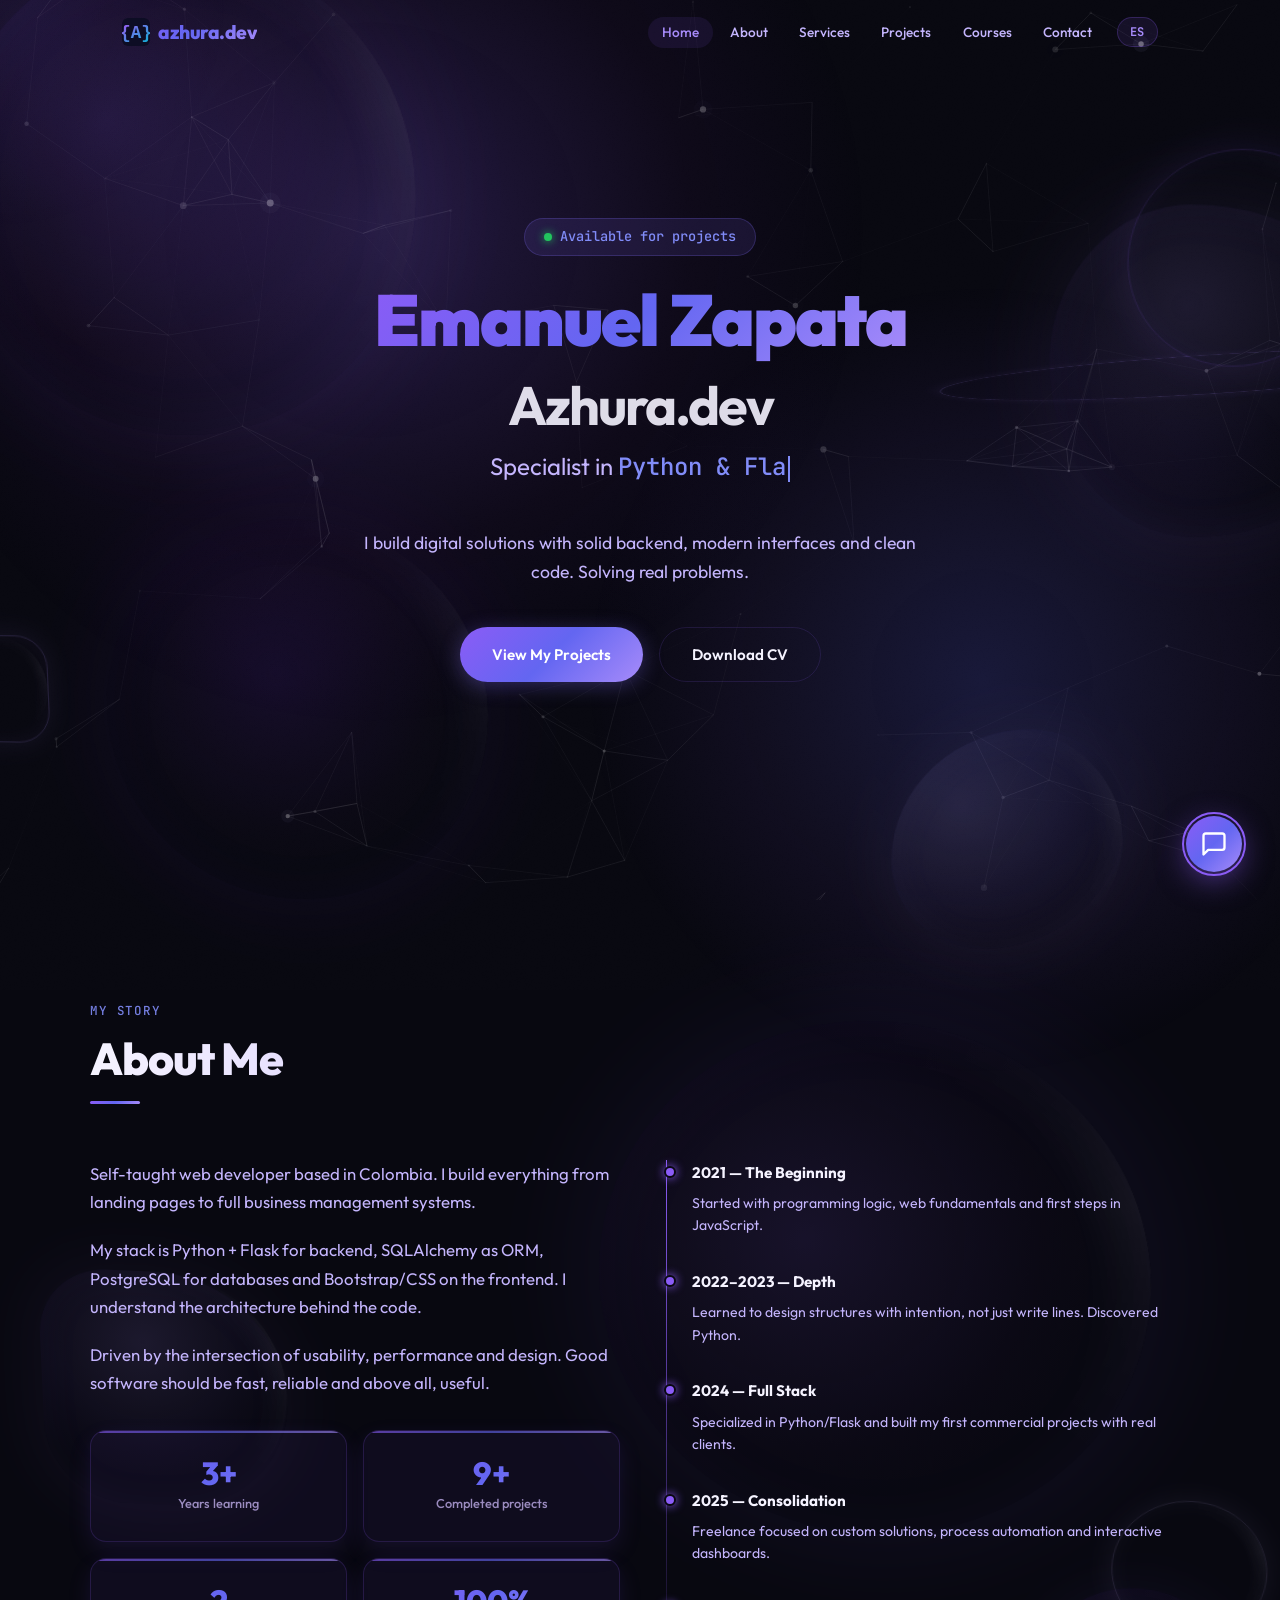
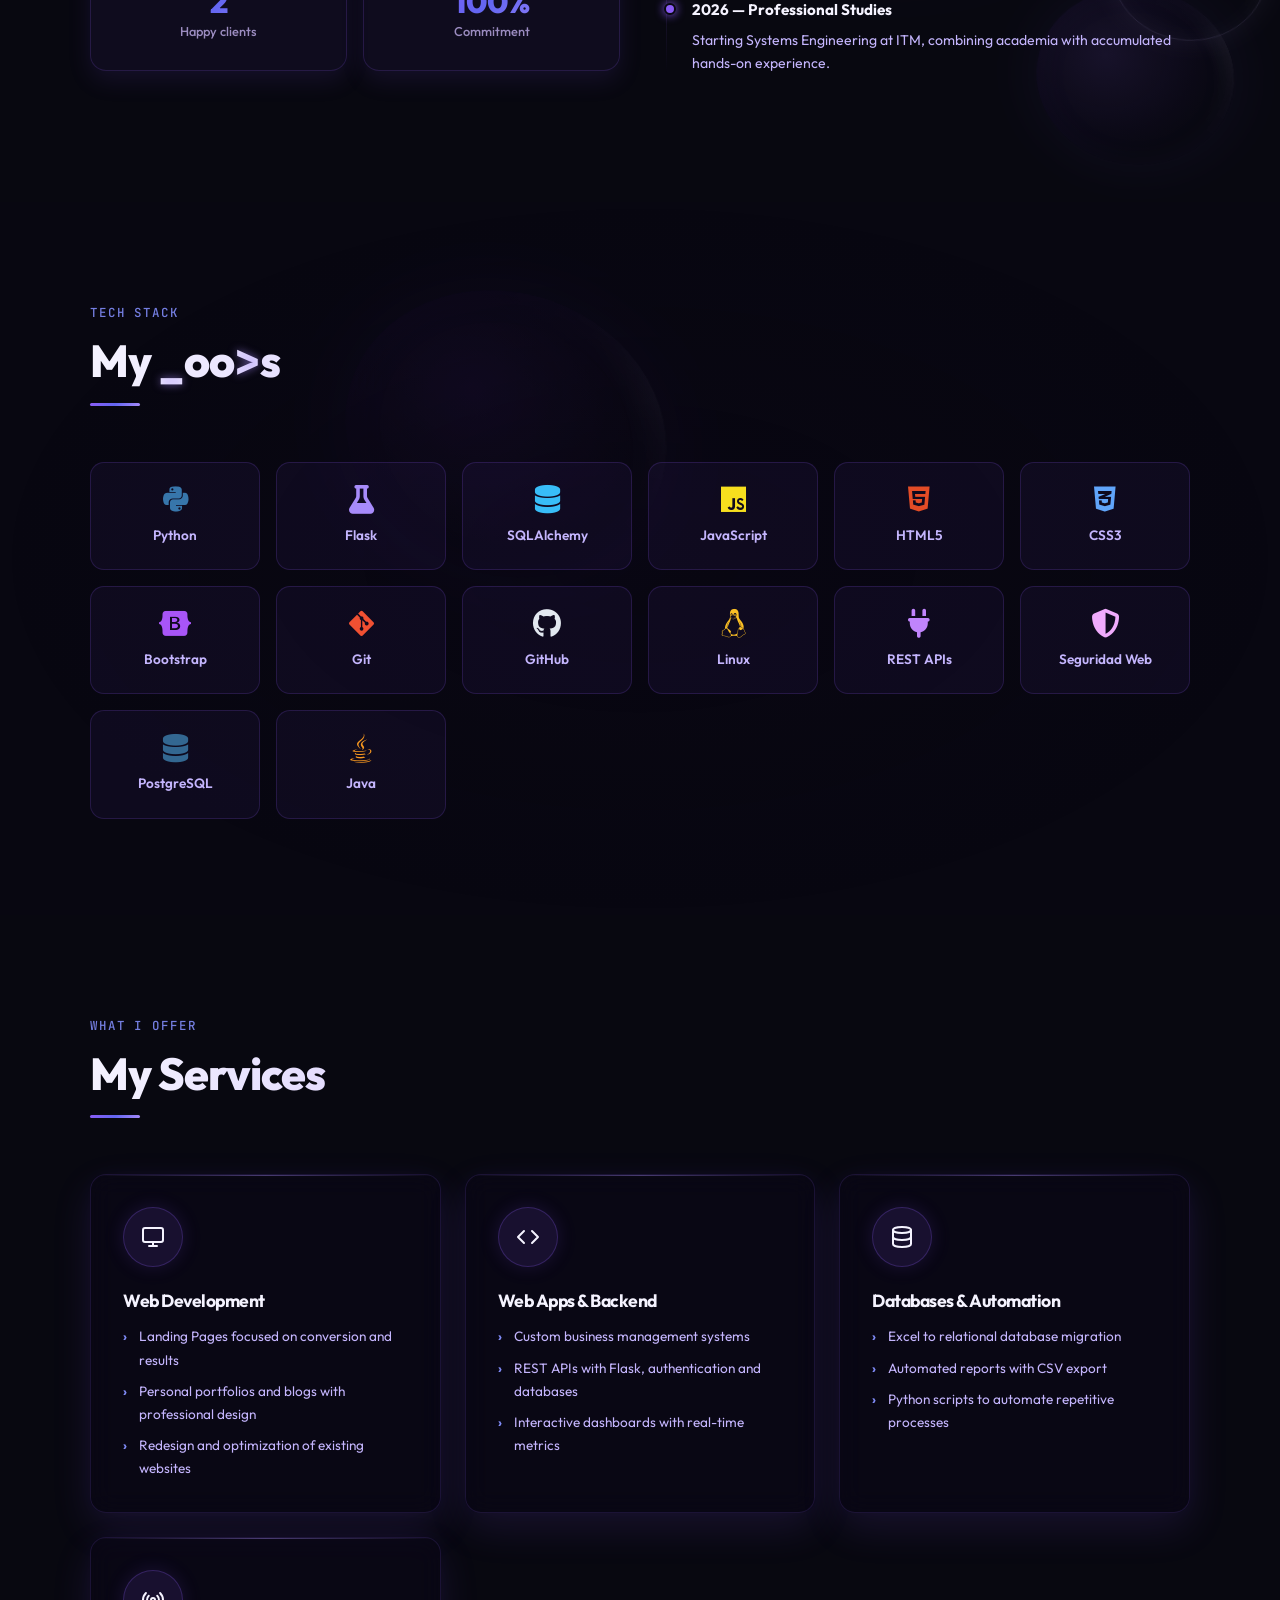
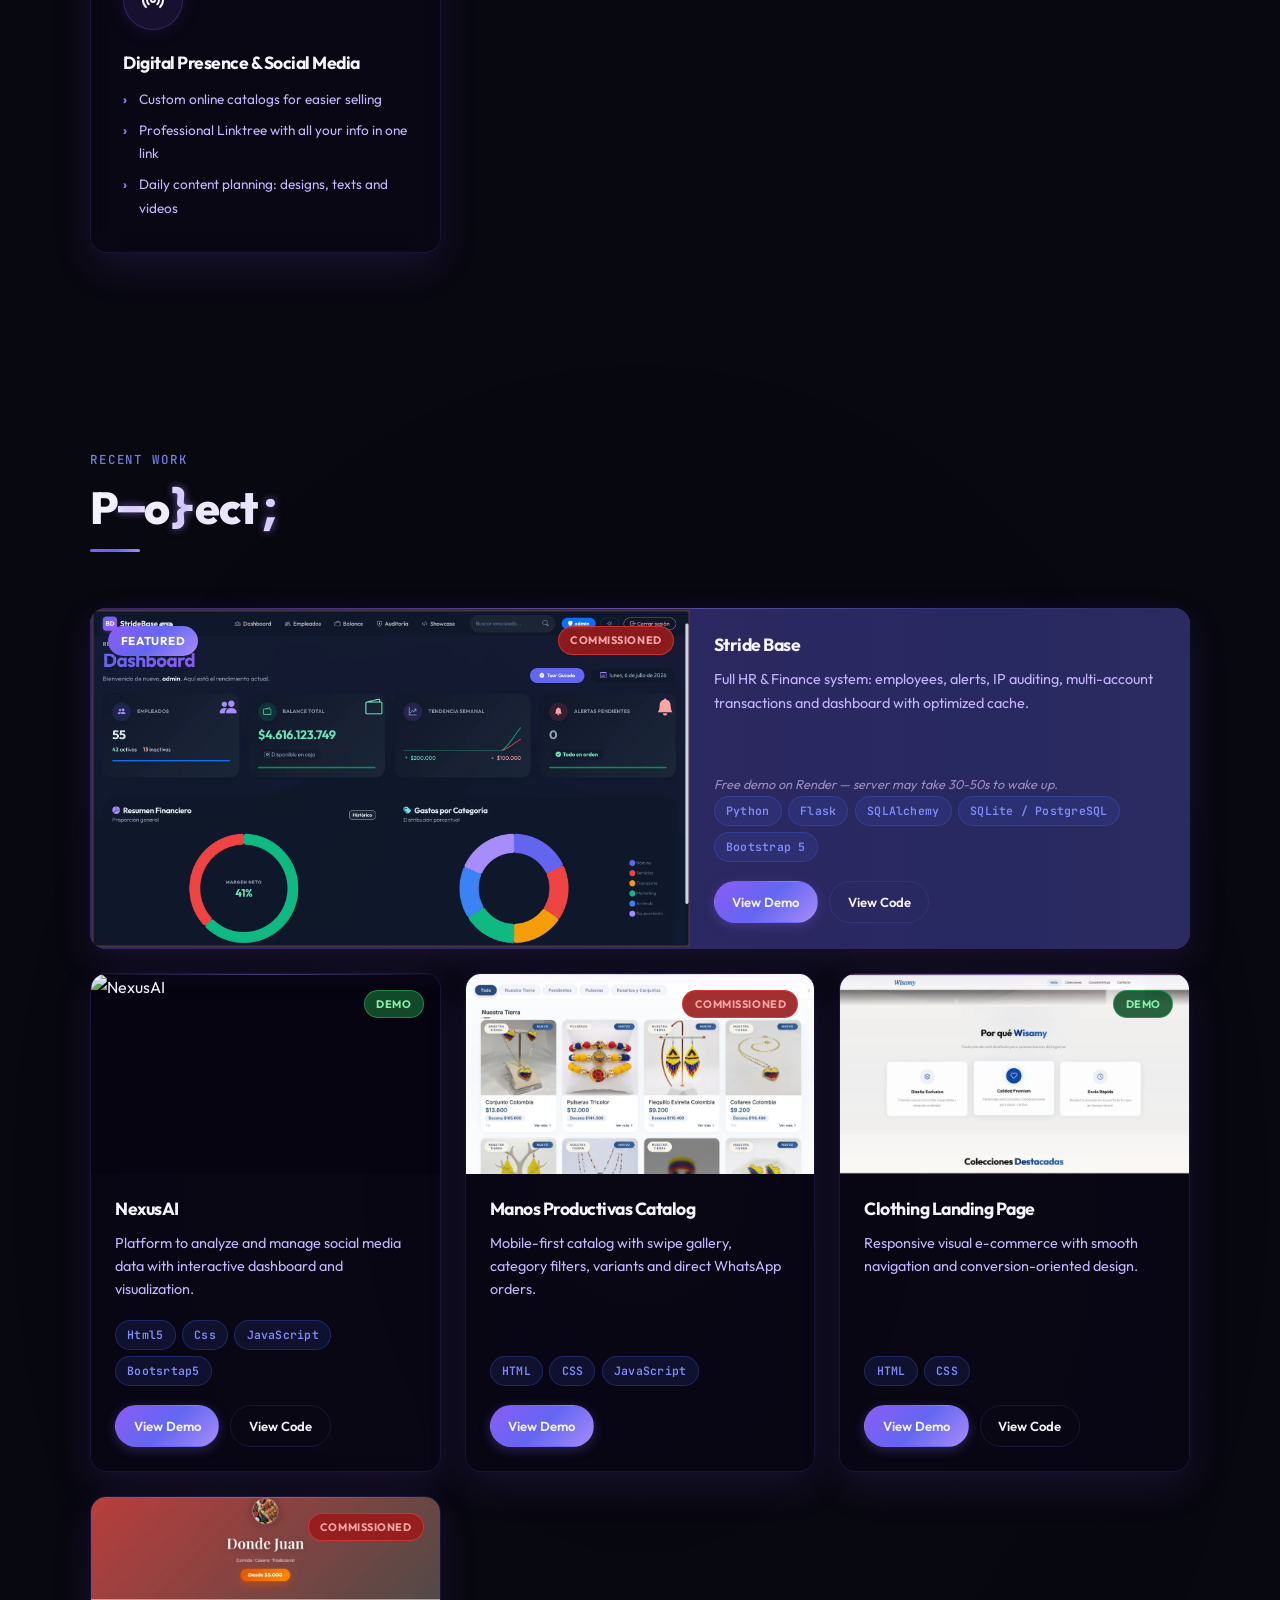
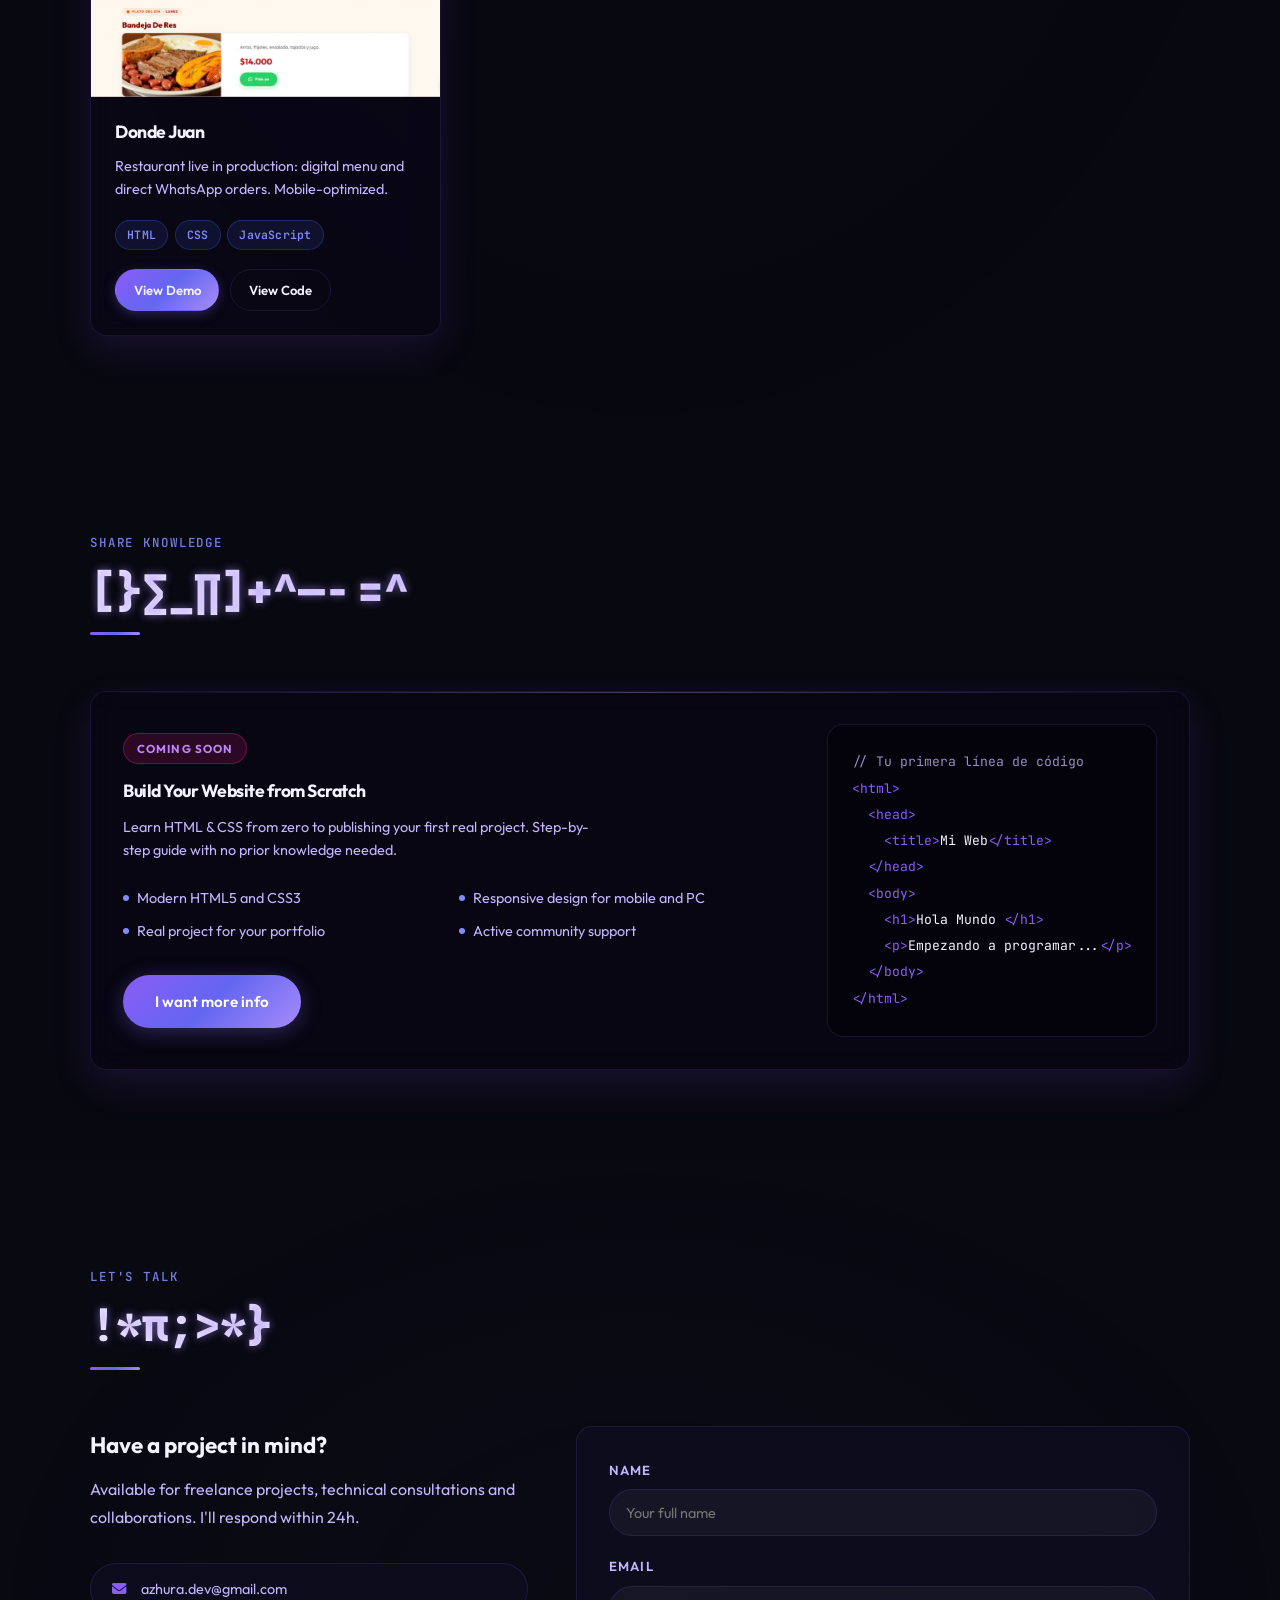
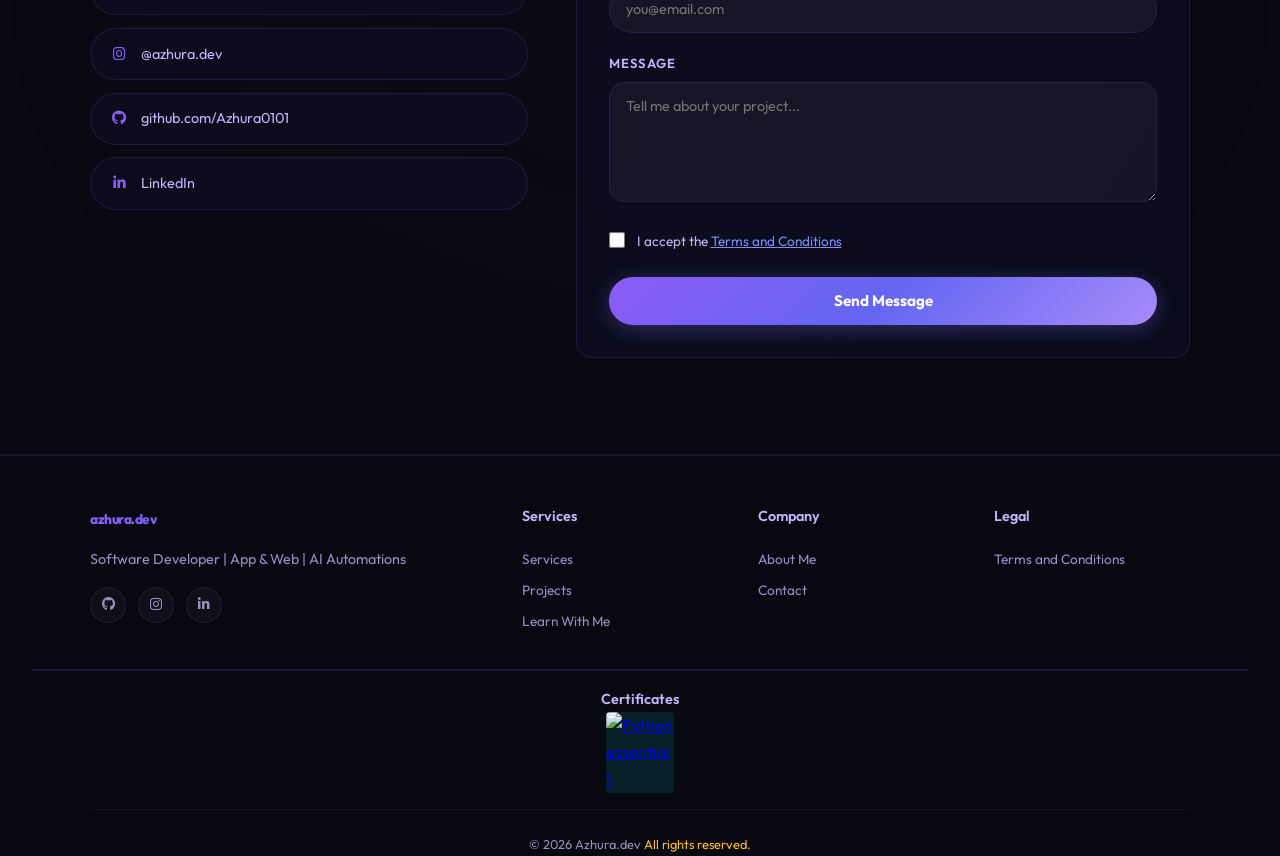
==== index.html @ 53a3c6bb "feat(chat): mejorar diseño y funcionalidad del chatbot - Reorganizar chips en 3 botones desplegables" ====
<!DOCTYPE html>
<html lang="es">
<head>
    <meta charset="UTF-8">
    <meta name="viewport" content="width=device-width, initial-scale=1.0">
    <meta name="theme-color" content="#080810">
    <title>Azhura.dev — Emanuel Zapata | Desarrollador Web & Backend</title>
    <meta name="description" content="Portfolio de Emanuel Zapata (Azhura), Desarrollador Web Full Stack especializado en Python, Flask, SQL y experiencias web modernas. Disponible para proyectos freelance.">
    <meta property="og:title" content="Azhura.dev — Emanuel Zapata">
    <meta property="og:description" content="Desarrollador Web & Backend. Python · Flask · SQL · JavaScript.">
    <meta property="og:type" content="website">
    <meta name="google-site-verification" content="omiFhcA0F3DwWUgw6MEyz4TLYimPYX5Erp7LLICU5FQ" />
    <script type="application/ld+json">
    {
        "@context": "https://schema.org",
        "@type": "Person",
        "name": "Emanuel Zapata",
        "alternateName": "Azhura",
        "jobTitle": "Desarrollador Web & Backend",
        "url": "https://azhura0101.github.io/Portafolio",
        "email": "azhura.dev@gmail.com",
        "knowsAbout": ["Python", "Flask", "SQL", "JavaScript", "HTML", "CSS", "Backend Development"],
        "sameAs": [
            "https://github.com/Azhura0101",
            "https://www.linkedin.com/in/emanuel-zapata-b7ba3639b",
            "https://www.instagram.com/azhura.dev/"
        ]
    }
    </script>

    <link rel="preconnect" href="https://fonts.googleapis.com">
    <link rel="preconnect" href="https://fonts.gstatic.com" crossorigin>
    <link href="https://fonts.googleapis.com/css2?family=Outfit:wght@300;400;500;600;700;800;900&family=JetBrains+Mono:wght@400;500&display=swap" rel="stylesheet">
    <link rel="stylesheet" href="https://cdnjs.cloudflare.com/ajax/libs/font-awesome/6.5.0/css/all.min.css" media="print" onload="this.media='all'">
    <link rel="stylesheet" href="style.css">
    <link rel="preload" href="favicon.svg" as="image">
    <link rel="icon" type="image/svg+xml" href="favicon.svg" />
    <link rel="manifest" href="manifest.json">
    <svg style="position:absolute;width:0;height:0" aria-hidden="true">
      <filter id="cosmic-noise">
        <feTurbulence type="fractalNoise" baseFrequency="0.65" numOctaves="3" stitchTiles="stitch" result="noise"/>
        <feColorMatrix type="saturate" values="0" in="noise" result="gray"/>
      </filter>
    </svg>
</head>
<body>

    <!-- Cosmic noise texture overlay -->
    <div class="noise-overlay" aria-hidden="true"></div>

     <!-- Cursor Glow Effect -->
    <div id="cursor-glow"></div>

    <!-- Particle Canvas Background -->
    <canvas id="particle-canvas"></canvas>



    <!-- AI Chat Widget -->
    <button id="chat-toggle" class="chat-toggle" aria-label="Abrir chat">
        <span class="chat-toggle-icon">
            <svg viewBox="0 0 24 24" width="28" height="28" fill="none" stroke="currentColor" stroke-width="2" stroke-linecap="round" stroke-linejoin="round"><path d="M21 15a2 2 0 0 1-2 2H7l-4 4V5a2 2 0 0 1 2-2h14a2 2 0 0 1 2 2z"/></svg>
          </span>
        <span class="chat-toggle-close">
            <svg viewBox="0 0 24 24" width="20" height="20" fill="none" stroke="currentColor" stroke-width="2.5" stroke-linecap="round" stroke-linejoin="round"><line x1="18" y1="6" x2="6" y2="18"/><line x1="6" y1="6" x2="18" y2="18"/></svg>
          </span>
        <span class="chat-pulse"></span>
    </button>

    <div id="chat-widget" class="chat-widget">
        <div class="chat-header">
            <div class="chat-header-info">
                <div class="chat-avatar">
              <svg viewBox="0 0 24 24" width="24" height="24" fill="none" stroke="currentColor" stroke-width="2" stroke-linecap="round" stroke-linejoin="round"><path d="M12 2a2 2 0 0 1 2 2c0 .74-.4 1.39-1 1.73V7h1a7 7 0 0 1 7 7h1a1 1 0 0 1 1 1v3a1 1 0 0 1-1 1h-1.27A7.05 7.05 0 0 1 17 21h-2a1 1 0 0 1-1-1v-1.27"/><path d="M9 19a7.05 7.05 0 0 1-3.73-2H4a1 1 0 0 1-1-1v-3a1 1 0 0 1 1-1h1a7 7 0 0 1 7-7h1V5.73c-.6-.34-1-.99-1-1.73a2 2 0 0 1 2-2"/><circle cx="9" cy="13" r="1"/><circle cx="15" cy="13" r="1"/><path d="M9 16a3 3 0 0 0 6 0"/></svg>
            </div>
                <div>
                    <h4>Azhura AI Assistant</h4>
                    <span class="chat-status"><span class="status-dot"></span> Online</span>
                </div>
            </div>
        </div>
        <div id="chat-messages" class="chat-messages">
            <div class="chat-msg bot">
                <span data-i18n="chat_welcome">¡Hola! Soy Azhura AI. ¿Cómo te llamas?</span>
            </div>
        </div>
        <div id="chat-chips" class="chat-chips" style="display: none;"></div>
        <form id="chat-form" class="chat-input-area">
            <input type="text" id="chat-input" placeholder="Escribe tu nombre..." data-i18n="chat_input_placeholder" autocomplete="off">
            <button type="submit" class="chat-send">
            <svg viewBox="0 0 24 24" width="18" height="18" fill="none" stroke="currentColor" stroke-width="2.5" stroke-linecap="round" stroke-linejoin="round"><line x1="22" y1="2" x2="11" y2="13"/><polygon points="22 2 15 22 11 13 2 9 22 2"/></svg>
          </button>
        </form>
    </div>



    <!-- Global floating shapes background -->
    <div class="global-shapes" aria-hidden="true">
        <div class="gs gs-1"></div>
        <div class="gs gs-2"></div>
        <div class="gs gs-3"></div>
        <div class="gs gs-4"></div>
        <div class="gs gs-5"></div>
        <div class="gs gs-6"></div>
        <div class="gs gs-7"></div>
        <div class="gs gs-8"></div>
        <div class="gs gs-ring gs-r1"></div>
        <div class="gs gs-ring gs-r2"></div>
        <div class="gs gs-ring gs-r3"></div>
    </div>

    <nav id="navbar">
      <div class="nav-inner">
        <a href="#inicio" class="nav-logo"><img src="favicon.svg" alt="Azhura" class="nav-logo-img">azhura.dev</a>
        <button class="nav-toggle" id="nav-toggle" aria-label="Menu">
          <span></span><span></span><span></span>
        </button>
        <ul class="nav-links" id="nav-links">
          <li><a href="#inicio" data-i18n="nav_home">Inicio</a></li>
          <li><a href="#sobre-mi" data-i18n="nav_about">Sobre mí</a></li>
          <li><a href="#servicios" data-i18n="nav_services">Servicios</a></li>
          <li><a href="#proyectos" data-i18n="nav_projects">Proyectos</a></li>
          <li><a href="#cursos" data-i18n="nav_courses">Cursos</a></li>
          <li><a href="#contacto" data-i18n="nav_contact">Contacto</a></li>
          <li class="nav-actions">
            <button id="lang-toggle" class="nav-lang-btn">EN</button>
          </li>
        </ul>
      </div>
    </nav>

    <!-- Main Content -->
    <main>
    <!-- Hero Section -->
    <section id="inicio">
        <div class="hero-content">
            <div class="hero-badge" data-i18n="hero_badge">Disponible para proyectos</div>
            <h1>
                <span class="hero-name-gradient">Emanuel Zapata</span><br>
                <span style="font-size: 0.75em; font-weight: 700; opacity: 0.9;" data-i18n="hero_alias">Azhura.dev</span>
            </h1>
            <div class="hero-typing-wrapper">
                <span data-i18n="hero_prefix">Especialista en </span><span class="typing-text" id="typing-target"></span><span class="cursor"></span>
            </div>
            <p class="hero-desc" data-i18n="hero_desc">
                Construyo herramientas digitales que resuelven problemas reales. Backend sólido, interfaces modernas y una obsesión por el código limpio.
            </p>
            <div class="hero-buttons">
                <a href="#proyectos" class="btn-primary" data-i18n="hero_cta">Ver Mis Proyectos</a>
                <a href="https://drive.google.com/file/d/1EdHUCnzPXkcvUdR0XGnHJLC2O0FIB38l/view?usp=sharing" target="_blank" class="btn-ghost" data-i18n="hero_cv">
                    <i class="fas fa-download"></i> Descargar CV
                </a>
            </div>
        </div>
    </section>

    <!-- About & Timeline -->
    <section id="sobre-mi">
        <div class="section-inner">
            <span class="section-label" data-i18n="section_label_about">mi historia</span>
            <h2 class="section-title" data-i18n="about_title">Sobre Mí</h2>
            <div class="section-divider"></div>
            <div class="about-grid">
                <div class="about-text">
                    <p data-i18n="about_p1">Soy un <strong>desarrollador web autodidacta</strong> con base en Colombia, apasionado por construir soluciones que van desde simples landing pages hasta sistemas completos de gestión empresarial.</p>
                    <p data-i18n="about_p2">Mi stack central es <strong>Python + Flask</strong> para el backend, con <strong>SQLAlchemy</strong> como ORM de confianza y <strong>Bootstrap/CSS personalizado</strong> en el frontend. No me limito a templates: entiendo la arquitectura que hay detrás.</p>
                    <p data-i18n="about_p3">Me interesa especialmente la intersección entre <strong>usabilidad, performance y diseño</strong>. Creo que un buen software debe ser rápido, confiable y, sobre todo, útil.</p>
                    <div class="about-stats">
                        <div class="stat-card">
                            <span class="number" data-count="4">0+</span>
                            <span class="label" data-i18n="stat_exp">Años aprendiendo</span>
                        </div>
                        <div class="stat-card">
                            <span class="number" data-count="10">0+</span>
                            <span class="label" data-i18n="stat_proj">Proyectos completados</span>
                        </div>
                        <div class="stat-card">
                            <span class="number" data-count="3">0</span>
                            <span class="label" data-i18n="stat_clients">Clientes satisfechos</span>
                        </div>
                        <div class="stat-card">
                            <span class="number">100%</span>
                            <span class="label" data-i18n="stat_commit">Compromiso</span>
                        </div>
                    </div>
                </div>
                <div>
                    <div class="timeline">
                        <div class="timeline-item reveal">
                            <h3 data-i18n="time_2021_title">2021 — El Comienzo</h3>
                            <p data-i18n="time_2021_desc">Descubrí mi pasión por el código. Empecé con lógica de programación, fundamentos de la web (HTML/CSS) y mis primeros pasos en JavaScript.</p>
                        </div>
                        <div class="timeline-item reveal">
                            <h3 data-i18n="time_2022_title">2022–2023 — Profundidad</h3>
                            <p data-i18n="time_2022_desc">Un periodo de introspección. Entendí que programar es diseñar estructuras con intención, no solo escribir líneas. Descubrí Python.</p>
                        </div>
                        <div class="timeline-item reveal">
                            <h3 data-i18n="time_2024_title">2024 — Full Stack</h3>
                            <p data-i18n="time_2024_desc">Me especialicé en el ecosistema Python/Flask. Construí mis primeros proyectos comerciales y empecé a trabajar con clientes reales.</p>
                        </div>
                        <div class="timeline-item reveal">
                            <h3 data-i18n="time_2025_title">2025 — Consolidación</h3>
                            <p data-i18n="time_2025_desc">Desarrollador freelance enfocado en soluciones a medida, automatización de procesos y sistemas web con dashboards interactivos.</p>
                        </div>
                        <div class="timeline-item reveal" style="--dot-color: #a78bfa;">
                            <h3 data-i18n="time_2026_title">2026 — Formación Profesional</h3>
                            <p data-i18n="time_2026_desc">Inicio de mi formación profesional en <strong>Ingeniería de Sistemas en el ITM</strong>, combinando los fundamentos académicos con la experiencia práctica que ya he acumulado como desarrollador independiente.</p>
                        </div>
                    </div>
                </div>
            </div>
        </div>
    </section>

    <!-- Skills -->
    <section id="habilidades">
        <div class="section-inner">
            <span class="section-label" data-i18n="section_label_skills">stack técnico</span>
            <h2 class="section-title" data-i18n="skills_title">Mis Herramientas</h2>
            <div class="section-divider"></div>
            <div class="skills-grid">
                <div class="skill-pill reveal"><span class="skill-icon"><i class="fab fa-python" style="color: #3776ab;"></i></span> Python</div>
                <div class="skill-pill reveal"><span class="skill-icon"><i class="fas fa-flask" style="color: #a78bfa;"></i></span> Flask</div>
                <div class="skill-pill reveal"><span class="skill-icon"><i class="fas fa-database" style="color: #38bdf8;"></i></span> SQLAlchemy</div>
                <div class="skill-pill reveal"><span class="skill-icon"><i class="fab fa-js" style="color: #f7df1e;"></i></span> JavaScript</div>
                <div class="skill-pill reveal"><span class="skill-icon"><i class="fab fa-html5" style="color: #e34c26;"></i></span> HTML5</div>
                <div class="skill-pill reveal"><span class="skill-icon"><i class="fab fa-css3-alt" style="color: #60a5fa;"></i></span> CSS3</div>
                <div class="skill-pill reveal"><span class="skill-icon"><i class="fab fa-bootstrap" style="color: #a855f7;"></i></span> Bootstrap</div>
                <div class="skill-pill reveal"><span class="skill-icon"><i class="fab fa-git-alt" style="color: #f05032;"></i></span> Git</div>
                <div class="skill-pill reveal"><span class="skill-icon"><i class="fab fa-github" style="color: #e2e8f0;"></i></span> GitHub</div>
                <div class="skill-pill reveal"><span class="skill-icon"><i class="fab fa-linux" style="color: #fbbf24;"></i></span> Linux</div>
                <div class="skill-pill reveal"><span class="skill-icon" style="color: #c084fc;"><i class="fas fa-plug"></i></span> REST APIs</div>
                <div class="skill-pill reveal"><span class="skill-icon" style="color: #f0abfc;"><i class="fas fa-shield-alt"></i></span> Seguridad Web</div>
                <div class="skill-pill reveal"><span class="skill-icon" style="color: #336791;"><i class="fas fa-database"></i></span> PostgreSQL</div>
                <div class="skill-pill reveal"><span class="skill-icon" style="color: #f89820;"><i class="fab fa-java"></i></span> Java</div>
            </div>
        </div>
    </section>

    <!-- Services -->
    <section id="servicios">
        <div class="section-inner">
            <span class="section-label" data-i18n="section_label_services">qué ofrezco</span>
            <h2 class="section-title" data-i18n="services_title">Mis Servicios</h2>
            <div class="section-divider"></div>
            <div class="services-grid">
                <div class="service-card reveal">
                    <div class="service-icon-wrap">
                      <svg viewBox="0 0 24 24" width="24" height="24" fill="none" stroke="currentColor" stroke-width="2" stroke-linecap="round" stroke-linejoin="round"><rect x="2" y="3" width="20" height="14" rx="2"/><line x1="8" y1="21" x2="16" y2="21"/><line x1="12" y1="17" x2="12" y2="21"/></svg>
                    </div>
                    <h3 data-i18n="serv_web_title">Desarrollo Web</h3>

                    <ul class="service-features">
                        <li data-i18n="serv_web_f1">Landing Pages de alta conversión</li>
                        <li data-i18n="serv_web_f2">Portafolios y Blogs personales</li>
                        <li data-i18n="serv_web_f3">Rediseño y optimización de sitios existentes</li>
                    </ul>
                </div>
                <div class="service-card reveal">
                    <div class="service-icon-wrap">
                      <svg viewBox="0 0 24 24" width="24" height="24" fill="none" stroke="currentColor" stroke-width="2" stroke-linecap="round" stroke-linejoin="round"><polyline points="16 18 22 12 16 6"/><polyline points="8 6 2 12 8 18"/></svg>
                    </div>
                    <h3 data-i18n="serv_app_title">Aplicaciones Web & Backend</h3>

                    <ul class="service-features">
                        <li data-i18n="serv_app_f1">Sistemas de gestión empresarial</li>
                        <li data-i18n="serv_app_f2">APIs REST con Flask/Python</li>
                        <li data-i18n="serv_app_f3">Dashboards con métricas en tiempo real</li>
                    </ul>
                </div>
                <div class="service-card reveal">
                    <div class="service-icon-wrap">
                      <svg viewBox="0 0 24 24" width="24" height="24" fill="none" stroke="currentColor" stroke-width="2" stroke-linecap="round" stroke-linejoin="round"><ellipse cx="12" cy="5" rx="9" ry="3"/><path d="M21 12c0 1.66-4 3-9 3s-9-1.34-9-3"/><path d="M3 5v14c0 1.66 4 3 9 3s9-1.34 9-3V5"/></svg>
                    </div>
                    <h3 data-i18n="serv_auto_title">Bases de Datos & Automatización</h3>

                    <ul class="service-features">
                        <li data-i18n="serv_auto_f1">Migración de Excel a Bases de Datos</li>
                        <li data-i18n="serv_auto_f2">Reportes automáticos y exportación CSV</li>
                        <li data-i18n="serv_auto_f3">Scripts Python para automatización</li>
                    </ul>
                </div>
                <div class="service-card reveal">
                    <div class="service-icon-wrap">
                      <svg viewBox="0 0 24 24" width="24" height="24" fill="none" stroke="currentColor" stroke-width="2" stroke-linecap="round" stroke-linejoin="round"><circle cx="12" cy="12" r="2"/><path d="M16.24 7.76a6 6 0 0 1 0 8.48m-8.48-.01a6 6 0 0 1 0-8.47m11.31-2.82a10 10 0 0 1 0 14.14m-14.14 0a10 10 0 0 1 0-14.14"/></svg>
                    </div>
                    <h3 data-i18n="serv_social_title">Presencia Digital & Redes Sociales</h3>

                    <ul class="service-features">
                        <li data-i18n="serv_social_f1">Catálogos en línea personalizados para vender más fácil</li>
                        <li data-i18n="serv_social_f2">Linktree profesional con toda tu info en un solo enlace</li>
                        <li data-i18n="serv_social_f3">Contenido diario planeado (diseños, textos y videos)</li>
                    </ul>
                </div>
            </div>
        </div>
    </section>

    <!-- Projects -->
    <section id="proyectos">
        <div class="section-inner">
            <span class="section-label" data-i18n="section_label_projects">trabajo reciente</span>
            <h2 class="section-title" data-i18n="projects_title">Proyectos</h2>
            <div class="section-divider"></div>
            <div class="projects-grid">

                <!-- Featured Project -->
                <div class="project-card featured reveal">
                    <div class="project-image">
                        <span class="featured-badge" data-i18n="proj_featured_badge">Destacado</span>
                        <span class="status-badge produccion" data-i18n="badge_produccion">Comisionado</span>
                        <img id="stride-img" src="img/black.webp" alt="Stride Base Preview" loading="lazy">
                    </div>
                    <div class="project-content">
                        <h3 data-i18n="proj_flask_title">Stride Base</h3>
                        <p data-i18n="proj_flask_desc">
                            Solución integral de RRHH y Finanzas: control de empleados, alertas automáticas, bitácoras, registro de transacciones multi-cuenta con categorización, sistema de auditoría por IP y dashboard interactivo con caché optimizado.
                        </p>
                        <span class="demo-warning" data-i18n="proj_flask_warning">
                            <i class="fas fa-info-circle"></i> Demo gratuita en Render — el servidor puede tardar 30-50s en despertar.
                        </span>
                        <div class="project-tech">
                            <span class="tech-tag">Python</span>
                            <span class="tech-tag">Flask</span>
                            <span class="tech-tag">SQLAlchemy</span>
                            <span class="tech-tag">SQLite / PostgreSQL</span>
                            <span class="tech-tag">Bootstrap 5</span>
                        </div>
                        <div class="project-links">
                            <a href="https://sistema-base-demo.onrender.com/login" class="project-btn" target="_blank" data-i18n="proj_view_demo">Ver Demo</a>
                            <a href="https://sistema-base-demo.onrender.com/code-showcase" class="project-btn" target="_blank" data-i18n="proj_view_code">Ver Código</a>
                        </div>
                    </div>
                </div>

                 <!-- Project 2 -->
                <div class="project-card reveal">
                    <div class="project-image">
                        <span class="status-badge demo" data-i18n="badge_demo">Demo</span>
                        <img src="https://raw.githubusercontent.com/Azhura0101/NexusAI/4ed8174ad06da8cdfdb1dbe9291ef15503cedbde/assets/Preset.png" alt="NexusAI" loading="lazy">
                    </div>
                    <div class="project-content">
                        <h3 data-i18n="proj_NexusAI_title">NexusAI</h3>
                        <p data-i18n="proj_NexusAI_desc">Plataforma web para analizar y gestionar datos de redes sociales. Incluye dashboard interactivo y herramientas de visualización.</p>
                        <div class="project-tech">
                            <span class="tech-tag">Html5</span>
                            <span class="tech-tag">Css</span>
                            <span class="tech-tag">JavaScript</span>
                            <span class="tech-tag">Bootsrtap5</span>
                        </div>
                        <div class="project-links">
                            <a target="_blank" href="https://azhura0101.github.io/NexusAI/index.html" class="project-btn" data-i18n="proj_view_demo">Ver Demo</a>
                            <a target="_blank" href="https://github.com/Azhura0101/NexusAI" class="project-btn" data-i18n="proj_view_code">Ver Código</a>
                        </div>
                    </div>
                </div>




                <!-- Project 3: Catalogo MP -->
                <div class="project-card reveal">
                    <div class="project-image">
                        <span class="status-badge produccion" data-i18n="badge_produccion">Comisionado</span>
                        <img src="img/Catalogo.webp" alt="Catálogo Manos Productivas" loading="lazy">
                    </div>
                    <div class="project-content">
                        <h3 data-i18n="proj_catalogo_title">Catálogo Manos Productivas</h3>
                        <p data-i18n="proj_catalogo_desc">Catálogo web responsivo para Manos Productivas, una marca de bisutería artesanal creada por madres cabeza de familia. Incluye galería de imágenes con swipe, filtros por categoría, variantes de productos y pedidos directos por WhatsApp. Diseño inspirado en los colores de la bandera colombiana.</p>
                        <div class="project-tech">
                            <span class="tech-tag">HTML</span>
                            <span class="tech-tag">CSS</span>
                            <span class="tech-tag">JavaScript</span>
                        </div>
                        <div class="project-links">
                            <a target="_blank" href="https://catalogomanosproductivas.vercel.app/" class="project-btn" data-i18n="proj_view_demo">Ver Demo</a>
                        </div>
                    </div>
                </div>

                <!-- Project 4 -->
                <div class="project-card reveal">
                    <div class="project-image">
                        <span class="status-badge demo" data-i18n="badge_demo">Demo</span>
                        <img src="img/Wisamy.webp" alt="Landing Page Ropa" loading="lazy">
                    </div>
                    <div class="project-content">
                        <h3 data-i18n="proj_landing_title">Landing Page de Ropa</h3>
                        <p data-i18n="proj_landing_desc">E-commerce visual responsivo y moderno para tienda de ropa, con navegación fluida y diseño orientado a conversión.</p>
                        <div class="project-tech">
                            <span class="tech-tag">HTML</span>
                            <span class="tech-tag">CSS</span>
                        </div>
                        <div class="project-links">
                            <a target="_blank" href="https://codepen.io/EMANUEL-ZAPATA-the-looper/full/VwJWKjb" class="project-btn" data-i18n="proj_view_demo">Ver Demo</a>
                            <a target="_blank" href="https://codepen.io/EMANUEL-ZAPATA-the-looper/pen/VwJWKjb" class="project-btn" data-i18n="proj_view_code">Ver Código</a>
                        </div>
                    </div>
                </div>



                <!-- Project 5 (formerly 4) -->
                <div class="project-card reveal">
                    <div class="project-image">
                        <span class="status-badge produccion" data-i18n="badge_produccion">Comisionado</span>
                        <img src="img/juan.webp" alt="Donde Juan" loading="lazy">
                    </div>
                    <div class="project-content">
                        <h3 data-i18n="proj_bagre_title">Donde Juan</h3>
                        <p data-i18n="proj_bagre_desc">Web para restaurante en uso real: menú digital y pedidos directo a WhatsApp. Optimizada para móviles.</p>
                        <div class="project-tech">
                            <span class="tech-tag">HTML</span>
                            <span class="tech-tag">CSS</span>
                            <span class="tech-tag">JavaScript</span>
                        </div>
                        <div class="project-links">
                            <a target="_blank" href="https://codepen.io/EMANUEL-ZAPATA-the-looper/full/raVjQoN" class="project-btn" data-i18n="proj_view_demo">Ver Demo</a>
                            <a target="_blank" href="https://codepen.io/EMANUEL-ZAPATA-the-looper/pen/raVjQoN" class="project-btn" data-i18n="proj_view_code">Ver Código</a>
                        </div>
                    </div>
                </div>


            </div>
        </div>
    </section>

    <!-- Courses -->
    <section id="cursos">
        <div class="section-inner">
            <span class="section-label" data-i18n="section_label_courses">comparte el conocimiento</span>
            <h2 class="section-title" data-i18n="courses_title">Aprende Conmigo</h2>
            <div class="section-divider"></div>
            <div class="course-card reveal">
                <div>
                    <span class="course-badge" data-i18n="course_badge">NUEVO LANZAMIENTO</span>
                    <h3 data-i18n="course_title">Crea tu Página Web desde Cero</h3>
                    <p class="desc" data-i18n="course_desc">Aprende a construir sitios web profesionales sin conocimientos previos. Te guío paso a paso desde HTML & CSS hasta publicar en internet tu primer proyecto real.</p>
                    <ul class="course-features">
                        <li data-i18n="course_f1">HTML5 y CSS3 moderno</li>
                        <li data-i18n="course_f2">Diseño responsive (Móvil y PC)</li>
                        <li data-i18n="course_f3">Proyecto real para tu portafolio</li>
                        <li data-i18n="course_f4">Soporte y comunidad activa</li>
                    </ul>
                    <a href="#contacto" class="btn-primary" data-i18n="course_cta">Quiero más info</a>
                </div>
                <div class="code-preview-box">
                    <span class="comment">// Tu primera línea de código</span><br>
                    <span class="tag">&lt;html&gt;</span><br>
                    &nbsp;&nbsp;<span class="tag">&lt;head&gt;</span><br>
                    &nbsp;&nbsp;&nbsp;&nbsp;<span class="tag">&lt;title&gt;</span>Mi Web<span class="tag">&lt;/title&gt;</span><br>
                    &nbsp;&nbsp;<span class="tag">&lt;/head&gt;</span><br>
                    &nbsp;&nbsp;<span class="tag">&lt;body&gt;</span><br>
                    &nbsp;&nbsp;&nbsp;&nbsp;<span class="tag">&lt;h1&gt;</span>Hola Mundo&nbsp;<span class="tag">&lt;/h1&gt;</span><br>
                    &nbsp;&nbsp;&nbsp;&nbsp;<span class="tag">&lt;p&gt;</span>Empezando a programar...<span class="tag">&lt;/p&gt;</span><br>
                    &nbsp;&nbsp;<span class="tag">&lt;/body&gt;</span><br>
                    <span class="tag">&lt;/html&gt;</span>
                </div>
            </div>
        </div>
    </section>

    <!-- Contact -->
    <section id="contacto">
        <div class="section-inner">
            <span class="section-label" data-i18n="section_label_contact">hablemos</span>
            <h2 class="section-title" data-i18n="contact_title">Contacto</h2>
            <div class="section-divider"></div>
            <div class="contact-wrapper">
                <div class="contact-info">
                    <h3 data-i18n="contact_heading">Tienes un proyecto en mente?</h3>
                    <p data-i18n="contact_intro">Estoy disponible para proyectos freelance, consultas técnicas y colaboraciones. Escríbeme y te respondo en menos de 24h.</p>
                    <div class="contact-pills">
                        <a href="mailto:azhura.dev@gmail.com" class="contact-pill">
                            <i class="fas fa-envelope"></i> azhura.dev@gmail.com
                        </a>
                        <a href="https://www.instagram.com/azhura.dev/" target="_blank" class="contact-pill">
                            <i class="fab fa-instagram"></i> @azhura.dev
                        </a>
                        <a href="https://github.com/Azhura0101" target="_blank" class="contact-pill">
                            <i class="fab fa-github"></i> github.com/Azhura0101
                        </a>
                        <a href="https://www.linkedin.com/in/emanuel-zapata-b7ba3639b" target="_blank" class="contact-pill">
                            <i class="fab fa-linkedin-in"></i> LinkedIn
                        </a>
                    </div>
                </div>
                <div class="contact-form-wrap reveal">
                    <form id="contactForm" action="https://api.web3forms.com/submit" method="POST">
                        <input type="hidden" name="access_key" value="beb4f24e-547c-4d77-9bde-2dedfecd3426">
                        <input type="hidden" name="redirect" value="https://azhura0101.github.io/Portafolio.github.io/?success=true">
                        <input type="checkbox" name="botcheck" style="display: none;">
                        <div class="form-group">
                            <label for="name" data-i18n="label_name">Nombre</label>
                            <input type="text" id="name" name="name" placeholder="Tu nombre completo" autocomplete="name" data-i18n="placeholder_name" required>
                        </div>
                        <div class="form-group">
                            <label for="email" data-i18n="label_email">Email</label>
                            <input type="email" id="email" name="email" placeholder="tu@email.com" autocomplete="email" data-i18n="placeholder_email" required>
                        </div>
                        <div class="form-group">
                            <label for="message" data-i18n="label_msg">Mensaje</label>
                            <textarea id="message" name="message" placeholder="Cuéntame sobre tu proyecto..." autocomplete="off" data-i18n="placeholder_message" required></textarea>
                        </div>
                        <div class="checkbox-wrapper">
                            <input type="checkbox" id="terms" name="terms" autocomplete="off" required>
                            <label for="terms" data-i18n-html="terms_checkbox">Acepto los <span class="terms-link" onclick="openTerms()">Términos y Condiciones</span></label>
                        </div>
                        <button type="submit" class="submit-btn" id="submitBtn" data-i18n="btn_send">Enviar Mensaje</button>
                    </form>
                </div>
            </div>
        </div>
    </section>

    </main>

    <!-- Success Modal -->
    <div id="successModal" class="modal-overlay">
        <div class="modal-card">
            <div class="modal-icon">
              <svg viewBox="0 0 24 24" width="40" height="40" fill="none" stroke="#22c55e" stroke-width="2.5" stroke-linecap="round" stroke-linejoin="round"><path d="M22 11.08V12a10 10 0 1 1-5.93-9.14"/><polyline points="22 4 12 14.01 9 11.01"/></svg>
            </div>
            <h3 data-i18n="modal_title">¡Mensaje recibido!</h3>
            <p data-i18n="modal_msg">Gracias por contactarme. Te responderé a <strong>azhura.dev@gmail.com</strong> lo antes posible.</p>
            <button onclick="closeModal()" class="modal-btn" data-i18n="modal_close">Cerrar</button>
        </div>
    </div>

    <!-- Contact Modal (unused, inline form now) -->
    <!-- Terms Modal -->
    <div id="termsModal" class="modal-overlay">
        <div class="modal-card" style="text-align:left;">
            <button class="modal-close-btn" onclick="closeTerms()">&times;</button>
            <h3 style="margin-bottom:1rem;" data-i18n="terms_title">Términos y Condiciones</h3>
            <div class="terms-content" data-i18n="terms_content"></div>
            <button onclick="closeTerms()" class="modal-btn" data-i18n="modal_close">Cerrar</button>
        </div>
    </div>




    <!-- Footer -->
    <footer>
        <div class="footer-content">
            <div class="footer-col">
                <a href="#inicio" class="nav-logo footer-logo">azhura.dev</a>
                <p data-i18n="footer_desc">Desarrollador de software | App & Web | Automatizaciones con IA</p>
                <div class="footer-socials">
                    <a href="https://github.com/Azhura0101" target="_blank" aria-label="GitHub"><i class="fab fa-github"></i></a>
                    <a href="https://www.instagram.com/azhura.dev/" target="_blank" aria-label="Instagram"><i class="fab fa-instagram"></i></a>
                    <a href="https://www.linkedin.com/in/emanuel-zapata-b7ba3639b" target="_blank" aria-label="LinkedIn"><i class="fab fa-linkedin-in"></i></a>
                </div>
            </div>
            <div class="footer-col">
                <h4 data-i18n="footer_services_title">Servicios</h4>
                <a href="#servicios" data-i18n="footer_services_link">Servicios</a>
                <a href="#proyectos" data-i18n="footer_projects_link">Proyectos</a>
                <a href="#cursos" data-i18n="footer_courses_link">Aprende Conmigo</a>
            </div>
            <div class="footer-col">
                <h4 data-i18n="footer_company_title">Empresa</h4>
                <a href="#sobre-mi" data-i18n="footer_about_link">Sobre Mí</a>
                <a href="#contacto" data-i18n="footer_contact_link">Contacto</a>
            </div>
            <div class="footer-col">
                <h4 data-i18n="footer_legal_title">Legal</h4>
                <a href="#" onclick="openTerms(); return false;" data-i18n="footer_terms">Términos y Condiciones</a>
            </div>
        </div>

        <!-- badges -->
        <div class="badges-container">
            <p style="margin-bottom: 0; padding-bottom: 0;" data-i18n="footer_certs_title">Certificados</p>
            <div class="badge-image">
                <a href="https://www.credly.com/badges/590c0de6-1fcb-4fc5-b361-fdb1b17bee84/embedded" target="_blank">
                    <img src="https://images.credly.com/images/68c0b94d-f6ac-40b1-a0e0-921439eb092e/image.png" alt="Python essential 1">
                </a>
            </div>
        </div>

        <div class="footer-bottom">
            <p>© <span id="currentYear"></span> Azhura.dev <em data-i18n="footer_rights">Todos los derechos reservados.</em></p>
        </div>
    </footer>











    <script src="translations.js"></script>
    <script src="script.js"></script>
</body>
</html>
---- style.css ----
/* ==========================================
   PORTFOLIO - AZHURA.DEV
   Premium Dark Glassmorphism Design
   ========================================== */

/* Toggle content visibility for animation preview */
body.hide-content section,
body.hide-content nav,
body.hide-content .chat-toggle,
body.hide-content .chat-widget,
body.hide-content .cursor-glow,
body.hide-content .promo-banner,
body.hide-content footer {
  opacity: 0 !important;
  pointer-events: none !important;
  transition: opacity 0.4s ease;
}

@import url('https://fonts.googleapis.com/css2?family=Outfit:wght@300;400;500;600;700;800;900&family=JetBrains+Mono:wght@400;500&display=swap');

/* ==========================================
   VARIABLES & RESET
   ========================================== */
:root {
  --bg-primary: #080810;
  --bg-secondary: #0f0f1a;
  --bg-card: rgba(15, 15, 35, 0.7);
  --accent-purple: #8b5cf6;
  --accent-purple-dark: #6d28d9;
  --accent-purple-light: #a78bfa;
  --accent-purple-mid: #6a5acd;
  --accent-purple-mid-rgb: 106, 90, 205;
  --accent-blue: #6366f1;
  --accent-cyan: #818cf8;
  --accent-pink: #c084fc;
  --color-success: #22c55e;
  --color-warning: #fbbf24;
  --color-danger: #ef4444;
  --text-primary: #f5f3ff;
  --text-secondary: #c4b5fd;
  --text-muted: #9b8cc0;
  --border-glass: rgba(139, 92, 246, 0.15);
  --shadow-glow: 0 0 50px rgba(139, 92, 246, 0.3);
  --gradient-hero: linear-gradient(135deg, #8b5cf6 0%, #6366f1 50%, #a78bfa 100%);
  --gradient-purple: linear-gradient(135deg, #8b5cf6 0%, #7c3aed 100%);
  --font-main: 'Outfit', sans-serif;
  --font-mono: 'JetBrains Mono', monospace;
  --radius: 16px;
  --radius-sm: 8px;
  --transition: all 0.3s cubic-bezier(0.4, 0, 0.2, 1);
  --nav-height: 64px;
}

*, *::before, *::after {
  margin: 0;
  padding: 0;
  box-sizing: border-box;
}

html {
  scroll-behavior: smooth;
  font-size: 16px;
  overflow-x: hidden;
}

body {
  font-family: var(--font-main);
  background-color: var(--bg-primary);
  color: var(--text-primary);
  line-height: 1.7;
  overflow-x: hidden;
}

/* ==========================================
   BACKGROUND EFFECTS
   ========================================== */
body::before {
  content: '';
  position: fixed;
  top: -30%;
  left: -10%;
  width: 1000px;
  height: 1000px;
  background: radial-gradient(circle, rgba(139, 92, 246, 0.22) 0%, rgba(88, 28, 135, 0.08) 45%, transparent 70%);
  pointer-events: none;
  z-index: 0;
  animation: blob-drift 20s infinite alternate ease-in-out, nebula-hue 80s linear infinite;
}

body::after {
  content: '';
  position: fixed;
  bottom: -20%;
  right: -8%;
  width: 800px;
  height: 800px;
  background: radial-gradient(circle, rgba(99, 102, 241, 0.18) 0%, rgba(139, 92, 246, 0.06) 45%, transparent 70%);
  pointer-events: none;
  z-index: 0;
  animation: blob-drift 25s infinite alternate-reverse ease-in-out, nebula-hue 80s linear infinite reverse;
}

@keyframes blob-drift {
  0% { transform: translate(0, 0) scale(1); }
  100% { transform: translate(80px, 60px) scale(1.15); }
}

@keyframes nebula-hue {
  0%   { filter: hue-rotate(0deg); }
  100% { filter: hue-rotate(360deg); }
}

/* ==========================================
   NOISE TEXTURE OVERLAY
   ========================================== */
.noise-overlay {
  position: fixed;
  inset: 0;
  z-index: 1;
  pointer-events: none;
  opacity: 0.035;
  mix-blend-mode: overlay;
  filter: url(#cosmic-noise);
  background: white;
}

/* ==========================================
   SCROLLBAR
   ========================================== */
::-webkit-scrollbar { width: 6px; }
::-webkit-scrollbar-track { background: var(--bg-secondary); }
::-webkit-scrollbar-thumb {
  background: var(--accent-purple);
  border-radius: 3px;
}

/* ==========================================
   NAVIGATION
   ========================================== */
nav {
  position: fixed;
  top: 0;
  left: 0;
  right: 0;
  background: transparent;
  z-index: 100;
  border-bottom: 1px solid transparent;
  transition: border-color 0.35s;
}

nav::before {
  content: '';
  position: absolute;
  inset: 0;
  background: transparent;
  backdrop-filter: none;
  -webkit-backdrop-filter: none;
  transition: background 0.35s, backdrop-filter 0.35s;
  z-index: -1;
}

nav.scrolled::before {
  background: rgba(5, 3, 12, 0.85);
  backdrop-filter: blur(16px);
  -webkit-backdrop-filter: blur(16px);
}

nav.scrolled {
  border-bottom-color: rgba(139, 92, 246, 0.15);
}

.nav-inner {
  max-width: 1100px;
  margin: 0 auto;
  display: flex;
  align-items: center;
  justify-content: space-between;
  height: 64px;
  padding: 0 2rem;
}

.nav-logo {
  font-size: 1.2rem;
  font-weight: 800;
  background: var(--gradient-hero);
  -webkit-background-clip: text;
  -webkit-text-fill-color: transparent;
  background-clip: text;
  text-decoration: none;
  letter-spacing: -0.5px;
  display: flex;
  align-items: center;
  gap: 8px;
}
.nav-logo-img {
  width: 28px;
  height: 28px;
  border-radius: 6px;
  flex-shrink: 0;
}

.nav-links {
  list-style: none;
  display: flex;
  align-items: center;
  gap: 0.15rem;
  margin: 0;
  padding: 0;
}

.nav-links a {
  text-decoration: none;
  color: var(--text-secondary);
  font-size: 0.85rem;
  font-weight: 500;
  padding: 0.4rem 0.9rem;
  border-radius: 999px;
  transition: background 0.25s, color 0.25s;
}

.nav-links a:hover,
.nav-links a.active {
  color: var(--accent-purple-light);
  background: rgba(139, 92, 246, 0.1);
}

.nav-actions {
  display: flex;
  align-items: center;
  gap: 0.4rem;
  margin-left: 0.5rem;
}

.nav-icon-btn {
  background: rgba(139, 92, 246, 0.1);
  border: 1px solid rgba(139, 92, 246, 0.25);
  font-size: 1rem;
  padding: 0.3rem 0.5rem;
  border-radius: 999px;
  cursor: pointer;
  line-height: 1;
  transition: background 0.25s, border-color 0.25s;
}

.nav-icon-btn:hover {
  background: rgba(139, 92, 246, 0.2);
  border-color: var(--accent-purple);
}

.nav-lang-btn {
  background: rgba(139, 92, 246, 0.1);
  border: 1px solid rgba(139, 92, 246, 0.25);
  color: var(--accent-purple-light);
  font-size: 0.75rem;
  font-weight: 700;
  padding: 0.35rem 0.75rem;
  border-radius: 999px;
  cursor: pointer;
  font-family: var(--font-mono);
  letter-spacing: 0.06em;
  transition: background 0.25s, border-color 0.25s;
}

.nav-lang-btn:hover {
  background: rgba(139, 92, 246, 0.2);
  border-color: var(--accent-purple);
  color: var(--text-primary);
}

.nav-toggle {
  display: none;
  flex-direction: column;
  gap: 5px;
  background: none;
  border: none;
  cursor: pointer;
  padding: 4px;
  z-index: 101;
  position: relative;
}

.nav-toggle span {
  display: block;
  width: 22px;
  height: 2px;
  background: var(--text-primary);
  border-radius: 2px;
  transition: transform 0.3s, opacity 0.3s;
}

.nav-toggle.active span:nth-child(1) {
  transform: translateY(7px) rotate(45deg);
}
.nav-toggle.active span:nth-child(2) {
  opacity: 0;
}
.nav-toggle.active span:nth-child(3) {
  transform: translateY(-7px) rotate(-45deg);
}

/* ==========================================
   HERO SECTION
   ========================================== */
#inicio {
  min-height: 100vh;
  display: flex;
  align-items: center;
  justify-content: center;
  position: relative;
  padding: 4rem 2rem;
  overflow: hidden;
  z-index: 1;
}

/* Particle Canvas - Full page fixed background */
#particle-canvas {
  position: fixed;
  top: 0;
  left: 0;
  width: 100%;
  height: 100%;
  z-index: 0;
  pointer-events: none;
  opacity: 0.40;
}

/* ==========================================
   GLOBAL BACKGROUND SHAPES
   ========================================== */
.global-shapes {
  position: fixed;
  inset: -3%;
  pointer-events: none;
  z-index: 0;
  overflow: visible;
  transform-style: preserve-3d;
  will-change: transform;
  transition: transform 0.15s ease-out;
}

.gs {
  position: absolute;
  border-radius: 50%;
  animation: gs-float linear infinite;
  background-size: 180% 180%;
  transform-style: preserve-3d;
}
.gs::before {
  content: '';
  position: absolute;
  inset: 0;
  border-radius: 50%;
  background: conic-gradient(
    from 0deg,
    transparent 0deg,
    rgba(255, 255, 255, 0.02) 40deg,
    rgba(255, 255, 255, 0.06) 70deg,
    rgba(255, 255, 255, 0.02) 100deg,
    transparent 130deg,
    transparent 360deg
  );
  mask: radial-gradient(transparent 55%, black 75%);
  -webkit-mask: radial-gradient(transparent 55%, black 75%);
  animation: gs-surface-rotate var(--gs-rotate, 25s) linear infinite;
  pointer-events: none;
}
@keyframes gs-surface-rotate {
  0%   { transform: rotate(0deg); }
  100% { transform: rotate(360deg); }
}

/* Blobs */
.gs-1 {
  width: 420px; height: 420px;
  top: 5vh; left: 5vw;
  --gs-rotate: 20s;
  background: radial-gradient(circle at 35% 35%, rgba(139,92,246,0.14) 0%, rgba(88,28,135,0.04) 50%, transparent 70%);
  box-shadow: 0 0 80px 20px rgba(139,92,246,0.06), inset 0 0 60px 10px rgba(139,92,246,0.04);
  animation-duration: 45s; animation-delay: 0s;
}
.gs-2 {
  width: 280px; height: 280px;
  top: 30vh; right: 4vw;
  --gs-rotate: 15s;
  background: radial-gradient(circle at 40% 30%, rgba(167,139,250,0.13) 0%, rgba(139,92,246,0.03) 50%, transparent 70%);
  border-radius: 40% 60% 55% 45%/45% 50% 50% 55%;
  box-shadow: 0 0 60px 15px rgba(167,139,250,0.05), inset 0 0 40px 8px rgba(167,139,250,0.03);
  animation: gs-float linear infinite;
  animation-duration: 35s; animation-delay: -5s;
  position: absolute;
}
.gs-2::after {
  content: '';
  position: absolute;
  top: 50%; left: 50%;
  width: 180%; height: 40%;
  transform: translate(-50%, -50%) rotateX(75deg) rotateZ(-15deg);
  border: 1.5px solid rgba(167,139,250,0.18);
  border-radius: 50%;
  box-shadow: 0 0 15px 2px rgba(167,139,250,0.06), inset 0 0 10px 1px rgba(167,139,250,0.03);
  pointer-events: none;
}
.gs-3 {
  width: 350px; height: 350px;
  top: 60vh; left: 15vw;
  --gs-rotate: 28s;
  background: radial-gradient(circle at 45% 40%, rgba(109,40,217,0.12) 0%, rgba(88,28,135,0.03) 50%, transparent 70%);
  box-shadow: 0 0 70px 18px rgba(109,40,217,0.05), inset 0 0 50px 10px rgba(109,40,217,0.03);
  animation-duration: 40s; animation-delay: -10s;
}
.gs-4 {
  width: 200px; height: 200px;
  top: 80vh; right: 20vw;
  --gs-rotate: 12s;
  background: radial-gradient(circle at 30% 35%, rgba(196,181,253,0.11) 0%, rgba(167,139,250,0.03) 50%, transparent 70%);
  border-radius: 60% 40%;
  box-shadow: 0 0 50px 12px rgba(196,181,253,0.04), inset 0 0 35px 6px rgba(196,181,253,0.03);
  animation-duration: 30s; animation-delay: -3s;
}
.gs-5 {
  width: 500px; height: 500px;
  top: 110vh; left: 50vw;
  --gs-rotate: 35s;
  background: radial-gradient(circle at 38% 42%, rgba(139,92,246,0.11) 0%, rgba(88,28,135,0.03) 50%, transparent 70%);
  box-shadow: 0 0 90px 25px rgba(139,92,246,0.05), inset 0 0 70px 12px rgba(139,92,246,0.03);
  animation-duration: 50s; animation-delay: -8s;
}
.gs-6 {
  width: 240px; height: 240px;
  top: 140vh; left: 8vw;
  --gs-rotate: 18s;
  background: radial-gradient(circle at 42% 30%, rgba(167,139,250,0.12) 0%, rgba(139,92,246,0.03) 50%, transparent 70%);
  border-radius: 35% 65% 58% 42%;
  box-shadow: 0 0 55px 14px rgba(167,139,250,0.04), inset 0 0 40px 8px rgba(167,139,250,0.03);
  animation-duration: 32s; animation-delay: -14s;
}
.gs-7 {
  width: 180px; height: 180px;
  top: 170vh; right: 10vw;
  background: radial-gradient(circle at 35% 38%, rgba(139,92,246,0.11) 0%, rgba(109,40,217,0.03) 50%, transparent 70%);
  box-shadow: 0 0 45px 10px rgba(139,92,246,0.04), inset 0 0 30px 6px rgba(139,92,246,0.03);
  animation-duration: 16s; animation-delay: -2s;
}
.gs-8 {
  width: 320px; height: 320px;
  top: 210vh; left: 30vw;
  background: radial-gradient(circle at 40% 35%, rgba(109,40,217,0.10) 0%, rgba(88,28,135,0.03) 50%, transparent 70%);
  box-shadow: 0 0 65px 16px rgba(109,40,217,0.04), inset 0 0 45px 8px rgba(109,40,217,0.03);
  animation-duration: 28s; animation-delay: -18s;
}

/* Rings */
.gs-ring {
  background: transparent !important;
  animation: gs-float linear infinite, gs-ring-glow 5s ease-in-out infinite alternate;
  box-shadow: 0 0 20px 2px rgba(139,92,246,0.06);
}

@keyframes gs-ring-glow {
  0%   { box-shadow: 0 0 20px 2px rgba(139,92,246,0.04); }
  100% { box-shadow: 0 0 35px 4px rgba(139,92,246,0.10); }
}
.gs-r1 {
  width: 180px; height: 180px;
  top: 25vh; left: 85vw;
  border: 1.5px solid rgba(139,92,246,0.15);
  box-shadow: 0 0 30px 3px rgba(139,92,246,0.08), inset 0 0 20px 2px rgba(139,92,246,0.04);
  animation-duration: 40s;
  animation-name: gs-float, gs-ring-glow;
}
.gs-r2 {
  width: 100px; height: 100px;
  top: 72vh; left: 3vw;
  border: 1.5px solid rgba(167,139,250,0.18);
  border-radius: 30%;
  box-shadow: 0 0 25px 2px rgba(167,139,250,0.07), inset 0 0 15px 2px rgba(167,139,250,0.04);
  animation-duration: 28s; animation-delay: -7s;
  animation-name: gs-float, gs-ring-glow-violet;
}
.gs-r3 {
  width: 140px; height: 140px;
  top: 160vh; right: 8vw;
  border: 1.5px solid rgba(196,181,253,0.13);
  box-shadow: 0 0 25px 2px rgba(196,181,253,0.06), inset 0 0 18px 2px rgba(196,181,253,0.03);
  animation-duration: 35s; animation-delay: -12s;
  animation-name: gs-float, gs-ring-glow-lavender;
}

@keyframes gs-ring-glow-violet {
  0%   { box-shadow: 0 0 25px 2px rgba(167,139,250,0.05); }
  100% { box-shadow: 0 0 40px 5px rgba(167,139,250,0.12); }
}
@keyframes gs-ring-glow-lavender {
  0%   { box-shadow: 0 0 25px 2px rgba(196,181,253,0.04); }
  100% { box-shadow: 0 0 35px 4px rgba(196,181,253,0.10); }
}

@keyframes gs-float {
  0%   { background-position: 35% 35%; }
  25%  { background-position: 60% 30%; }
  50%  { background-position: 45% 60%; }
  75%  { background-position: 30% 40%; }
  100% { background-position: 35% 35%; }
}

.hero-content {
  max-width: 800px;
  text-align: center;
  position: relative;
  z-index: 2;
}

.hero-badge {
  display: inline-flex;
  align-items: center;
  gap: 0.5rem;
  background: rgba(var(--accent-purple-mid-rgb), 0.15);
  border: 1px solid rgba(var(--accent-purple-mid-rgb), 0.3);
  color: var(--accent-cyan);
  font-size: 0.85rem;
  font-weight: 500;
  padding: 0.4rem 1.2rem;
  border-radius: 999px;
  margin-bottom: 1.5rem;
  animation: fadeInDown 0.6s ease 0.1s both;
  font-family: var(--font-mono);
}

.hero-badge::before {
  content: '';
  width: 8px;
  height: 8px;
  background: var(--color-success);
  border-radius: 50%;
  animation: blink-dot 2s infinite;
  box-shadow: 0 0 8px var(--color-success);
}

@keyframes blink-dot {
  0%, 100% { opacity: 1; }
  50% { opacity: 0.2; }
}

.hero-content h1 {
  font-size: clamp(2.5rem, 6vw, 4.5rem);
  font-weight: 900;
  line-height: 1.1;
  letter-spacing: -2px;
  margin-bottom: 0.5rem;
  animation: fadeInDown 0.6s ease 0.2s both;
}

.hero-name-gradient {
  background: var(--gradient-hero);
  -webkit-background-clip: text;
  -webkit-text-fill-color: transparent;
  background-clip: text;
}

.hero-typing-wrapper {
  font-size: clamp(1.1rem, 3vw, 1.5rem);
  color: var(--text-secondary);
  font-weight: 400;
  min-height: 3.4em;
  animation: fadeInDown 0.6s ease 0.3s both;
}

.hero-typing-wrapper .typing-text {
  color: var(--accent-cyan);
  font-family: var(--font-mono);
  font-weight: 500;
}

.cursor {
  display: inline-block;
  width: 2px;
  height: 1.1em;
  background: var(--accent-cyan);
  vertical-align: middle;
  animation: blink-cursor 1s steps(1) infinite;
  margin-left: 2px;
}

@keyframes blink-cursor {
  0%, 100% { opacity: 1; }
  50% { opacity: 0; }
}

.hero-desc {
  color: var(--text-secondary);
  font-size: 1.1rem;
  max-width: 580px;
  margin: 0 auto 2.5rem;
  animation: fadeInDown 0.6s ease 0.35s both;
}

.hero-buttons {
  display: flex;
  justify-content: center;
  gap: 1rem;
  flex-wrap: wrap;
  animation: fadeInDown 0.6s ease 0.45s both;
}

/* ==========================================
   BUTTONS
   ========================================== */
.btn-primary {
  display: inline-flex;
  align-items: center;
  gap: 0.5rem;
  padding: 0.85rem 2rem;
  border-radius: 999px;
  font-size: 0.95rem;
  font-weight: 600;
  text-decoration: none;
  font-family: var(--font-main);
  cursor: pointer;
  transition: var(--transition);
  background: var(--gradient-hero);
  color: #fff;
  border: none;
  box-shadow: 0 4px 20px rgba(var(--accent-purple-mid-rgb), 0.4);
}

.btn-primary:hover {
  transform: translateY(-2px);
  box-shadow: 0 8px 30px rgba(var(--accent-purple-mid-rgb), 0.6);
}

.btn-ghost {
  display: inline-flex;
  align-items: center;
  gap: 0.5rem;
  padding: 0.85rem 2rem;
  border-radius: 999px;
  font-size: 0.95rem;
  font-weight: 600;
  text-decoration: none;
  cursor: pointer;
  transition: var(--transition);
  background: transparent;
  color: var(--text-primary);
  border: 1px solid var(--border-glass);
  font-family: var(--font-main);
}

.btn-ghost:hover {
  border-color: var(--accent-purple);
  background: rgba(var(--accent-purple-mid-rgb), 0.1);
  transform: translateY(-2px);
}

/* ==========================================
   SECTIONS GENERAL
   ========================================== */
section {
  position: relative;
  z-index: 1;
  padding: 6rem 2rem;
  scroll-margin-top: calc(var(--nav-height) + 16px);
}

.section-inner {
  max-width: 1100px;
  margin: 0 auto;
}

.section-label {
  display: inline-block;
  font-family: var(--font-mono);
  font-size: 0.78rem;
  font-weight: 500;
  color: var(--accent-cyan);
  letter-spacing: 0.15em;
  text-transform: uppercase;
  margin-bottom: 0.75rem;
  opacity: 0.9;
}

.section-title {
  font-size: clamp(2rem, 4vw, 2.8rem);
  font-weight: 800;
  letter-spacing: -1px;
  line-height: 1.15;
  margin-bottom: 1rem;
  background: linear-gradient(90deg, var(--text-primary) 0%, var(--accent-purple-light) 50%, var(--text-primary) 100%);
  background-size: 200% auto;
  -webkit-background-clip: text;
  -webkit-text-fill-color: transparent;
  background-clip: text;
  animation: shimmer-text 6s linear infinite;
}

@keyframes shimmer-text {
  0%   { background-position: 0% center; }
  100% { background-position: 200% center; }
}

.section-subtitle {
  color: var(--text-secondary);
  font-size: 1.05rem;
  max-width: 540px;
  margin-bottom: 3.5rem;
}

/* Divider line */
.section-divider {
  width: 50px;
  height: 3px;
  background: var(--gradient-hero);
  border-radius: 2px;
  margin-bottom: 3.5rem;
}

/* ==========================================
   GLASS CARD — ENHANCED
   ========================================== */
.glass-card {
  background: rgba(12, 10, 28, 0.45);
  border: 1px solid rgba(139, 92, 246, 0.15);
  border-radius: var(--radius);
  backdrop-filter: blur(12px);
  -webkit-backdrop-filter: blur(12px);
  transition: var(--transition);
  position: relative;
  overflow: hidden;
  padding: 2rem;
  box-shadow: 0 15px 40px rgba(139, 92, 246, 0.12), 0 0 20px rgba(139,92,246,0.04);
}

/* Shine + neon line layers on cards */
.glass-card::after,
.service-card::after,
.project-card::after {
  content: '';
  position: absolute;
  top: 0;
  left: 0;
  right: 0;
  height: 1px;
  background: linear-gradient(90deg, transparent 0%, rgba(167,139,250,0.4) 50%, transparent 100%);
  pointer-events: none;
}

.glass-card::before,
.project-card::before {
  content: '';
  position: absolute;
  top: 0;
  left: 0;
  right: 0;
  height: 3px;
  background: var(--gradient-hero);
  transform: scaleX(0);
  transform-origin: left;
  transition: transform 0.45s ease;
  z-index: 2;
  filter: blur(0);
  box-shadow: 0 0 12px rgba(139, 92, 246, 0.6);
}

.glass-card:hover::before,
.project-card:hover::before { transform: scaleX(1); }

.glass-card:hover,
.project-card:hover {
  border-color: rgba(139, 92, 246, 0.45);
  box-shadow: 0 20px 50px rgba(139, 92, 246, 0.18), 0 0 18px rgba(139,92,246,0.06);
  transform: translateY(-6px);
}



/* ===================== PREMIUM ADVANCED ANIMATIONS ===================== */
.glare-card {
    position: relative;
    overflow: hidden;
}
.glare-card::before {
    content: '';
    position: absolute;
    inset: 0;
    background: radial-gradient(circle 280px at var(--glare-x, 0px) var(--glare-y, 0px), rgba(255, 255, 255, 0.09) 0%, rgba(139, 92, 246, 0.03) 50%, transparent 80%);
    opacity: 0;
    transition: opacity 0.3s ease;
    pointer-events: none;
    z-index: 5;
}
.glare-card:hover::before {
    opacity: 1;
}

/* ==========================================
   ABOUT SECTION
   ========================================== */
.about-grid {
  display: grid;
  grid-template-columns: 1fr 1fr;
  gap: 2.5rem;
  align-items: start;
}

.about-text p {
  color: var(--text-secondary);
  font-size: 1.05rem;
  margin-bottom: 1.2rem;
}

.about-text strong {
  color: var(--text-primary);
}

.about-stats {
  display: grid;
  grid-template-columns: repeat(2, 1fr);
  gap: 1rem;
  margin-top: 2rem;
}

.stat-card {
  background: rgba(139, 92, 246, 0.06);
  border: 1px solid rgba(139, 92, 246, 0.18);
  border-radius: var(--radius);
  padding: 1.6rem 1.4rem;
  text-align: center;
  transition: var(--transition);
  animation: fadeInUp 0.6s ease both;
  position: relative;
  overflow: hidden;
  box-shadow: 0 10px 25px rgba(139, 92, 246, 0.1), 0 0 15px rgba(139,92,246,0.03);
}

.stat-card::before {
  content: '';
  position: absolute;
  top: 0; left: 0; right: 0;
  height: 2px;
  background: var(--gradient-hero);
  opacity: 0.6;
}

.stat-card:nth-child(1) { animation-delay: 0.1s; }
.stat-card:nth-child(2) { animation-delay: 0.2s; }
.stat-card:nth-child(3) { animation-delay: 0.3s; }
.stat-card:nth-child(4) { animation-delay: 0.4s; }

.stat-card:hover {
  border-color: rgba(139, 92, 246, 0.5);
  box-shadow: 0 0 20px rgba(139, 92, 246, 0.2);
  transform: translateY(-3px);
}

.stat-card .number {
  display: block;
  font-size: 2rem;
  font-weight: 800;
  background: var(--gradient-hero);
  -webkit-background-clip: text;
  -webkit-text-fill-color: transparent;
  background-clip: text;
  line-height: 1;
}

.stat-card .label {
  font-size: 0.8rem;
  color: var(--text-muted);
  font-weight: 500;
  margin-top: 0.3rem;
}

/* Timeline */
.timeline {
  position: relative;
  padding-left: 2rem;
}

.timeline::before {
  content: '';
  position: absolute;
  left: 6px;
  top: 0;
  bottom: 0;
  width: 1px;
  background: linear-gradient(to bottom, var(--accent-purple), transparent);
}

.timeline-item {
  position: relative;
  margin-bottom: 2rem;
  animation: fadeInLeft 0.5s ease both;
}

.timeline-item::before {
  content: '';
  position: absolute;
  left: -1.73rem;
  top: 6px;
  width: 12px;
  height: 12px;
  border-radius: 50%;
  background: var(--accent-purple);
  border: 2px solid var(--bg-primary);
  box-shadow: 0 0 10px var(--accent-purple);
}

.timeline-item h3 {
  font-size: 0.95rem;
  font-weight: 700;
  color: var(--text-primary);
  margin-bottom: 0.4rem;
}

.timeline-item p {
  font-size: 0.88rem;
  color: var(--text-secondary);
  line-height: 1.6;
}

/* ==========================================
   SKILLS SECTION
   ========================================== */
#habilidades {
  background: rgba(10, 5, 20, 0.25);
}

#habilidades::before {
  content: '';
  position: absolute;
  inset: 0;
  background: radial-gradient(ellipse at center, rgba(10, 5, 20, 0.3) 0%, transparent 70%);
  pointer-events: none;
  z-index: -1;
}

.skills-grid {
  display: grid;
  grid-template-columns: repeat(auto-fill, minmax(150px, 1fr));
  gap: 1rem;
}

.skill-pill {
  display: flex;
  flex-direction: column;
  align-items: center;
  justify-content: center;
  gap: 0.6rem;
  padding: 1.4rem 1rem;
  background: rgba(139, 92, 246, 0.06);
  border: 1px solid rgba(139, 92, 246, 0.18);
  border-radius: 14px;
  font-size: 0.85rem;
  font-weight: 600;
  color: var(--text-secondary);
  transition: var(--transition);
  cursor: default;
  text-align: center;
  position: relative;
  overflow: hidden;
}

.skill-pill::before {
  content: '';
  position: absolute;
  inset: 0;
  background: radial-gradient(circle at 50% 0%, rgba(139, 92, 246, 0.12) 0%, transparent 70%);
  opacity: 0;
  transition: opacity 0.3s ease;
}

.skill-pill:hover::before { opacity: 1; }

.skill-pill:hover {
  background: rgba(139, 92, 246, 0.12);
  border-color: rgba(139, 92, 246, 0.5);
  color: var(--text-primary);
  transform: translateY(-4px);
  box-shadow: 0 8px 25px rgba(139, 92, 246, 0.25), inset 0 1px 0 rgba(167, 139, 250, 0.3);
}

.skill-pill .skill-icon {
  font-size: 1.8rem;
  line-height: 1;
  transition: transform 0.3s ease;
}

.skill-pill:hover .skill-icon {
  transform: scale(1.15);
}

/* Staggered skill reveals */
.skills-grid .skill-pill:nth-child(1)  { transition-delay: 0.04s; }
.skills-grid .skill-pill:nth-child(2)  { transition-delay: 0.08s; }
.skills-grid .skill-pill:nth-child(3)  { transition-delay: 0.12s; }
.skills-grid .skill-pill:nth-child(4)  { transition-delay: 0.16s; }
.skills-grid .skill-pill:nth-child(5)  { transition-delay: 0.20s; }
.skills-grid .skill-pill:nth-child(6)  { transition-delay: 0.24s; }
.skills-grid .skill-pill:nth-child(7)  { transition-delay: 0.28s; }
.skills-grid .skill-pill:nth-child(8)  { transition-delay: 0.32s; }
.skills-grid .skill-pill:nth-child(9)  { transition-delay: 0.36s; }
.skills-grid .skill-pill:nth-child(10) { transition-delay: 0.40s; }
.skills-grid .skill-pill:nth-child(11) { transition-delay: 0.44s; }
.skills-grid .skill-pill:nth-child(12) { transition-delay: 0.48s; }
.skills-grid .skill-pill:nth-child(13) { transition-delay: 0.52s; }

@media (max-width: 768px) {
  .skills-grid {
    grid-template-columns: repeat(3, 1fr);
    gap: 0.6rem;
  }
  .skill-pill {
    padding: 0.8rem 0.4rem;
    font-size: 0.75rem;
  }
  .skill-pill .skill-icon {
    font-size: 1.2rem;
  }
}

@media (max-width: 480px) {
  .skills-grid {
    grid-template-columns: repeat(2, 1fr);
  }
}

/* In-progress skill */
.skill-wip {
  border-style: dashed;
  border-color: rgba(248, 152, 32, 0.3);
  background: rgba(248, 152, 32, 0.05);
  position: relative;
}

.skill-wip:hover {
  border-color: rgba(248, 152, 32, 0.6);
  box-shadow: 0 8px 25px rgba(248, 152, 32, 0.15);
}

.wip-badge {
  display: inline-block;
  font-size: 0.7rem;
  font-weight: 700;
  padding: 0.15rem 0.5rem;
  background: rgba(248, 152, 32, 0.15);
  border: 1px solid rgba(248, 152, 32, 0.35);
  border-radius: 50px;
  color: var(--color-warning);
  letter-spacing: 0.05em;
  text-transform: uppercase;
  margin-top: 0.2rem;
}
.services-grid {
  display: grid;
  grid-template-columns: repeat(auto-fit, minmax(300px, 1fr));
  gap: 1.5rem;
}

.service-card {
  padding: 2rem;
  background: rgba(10, 6, 24, 0.50);
  border: 1px solid rgba(139, 92, 246, 0.15);
  border-radius: var(--radius);
  backdrop-filter: blur(12px);
  -webkit-backdrop-filter: blur(12px);
  transition: var(--transition);
  position: relative;
  overflow: hidden;
  box-shadow: 0 15px 40px rgba(139, 92, 246, 0.12), 0 0 20px rgba(139,92,246,0.04);
}

.service-card::before {
  content: '';
  position: absolute;
  top: 0; left: 0; right: 0;
  height: 3px;
  background: var(--gradient-hero);
  transform: scaleX(0);
  transform-origin: left;
  transition: transform 0.45s ease;
  z-index: 2;
}

.service-card:hover::before { transform: scaleX(1); }
.service-card:hover {
  border-color: rgba(139, 92, 246, 0.45);
  transform: translateY(-6px);
  box-shadow: 0 20px 50px rgba(139, 92, 246, 0.18), 0 0 18px rgba(139,92,246,0.06);
}

.service-icon-wrap {
  width: 60px;
  height: 60px;
  border-radius: 50%;
  background: rgba(139, 92, 246, 0.12);
  border: 1px solid rgba(139, 92, 246, 0.25);
  box-shadow: 0 0 20px rgba(139, 92, 246, 0.15);
  display: flex;
  align-items: center;
  justify-content: center;
  font-size: 1.5rem;
  margin-bottom: 1.4rem;
  transition: var(--transition);
}

.service-card:hover .service-icon-wrap {
  background: rgba(139, 92, 246, 0.2);
  box-shadow: 0 0 30px rgba(139, 92, 246, 0.3);
  transform: scale(1.08);
}

.service-card h3 {
  font-size: 1.1rem;
  font-weight: 700;
  line-height: 1.3;
  letter-spacing: -0.5px;
  margin-bottom: 0.8rem;
}

.service-card p {
  color: var(--text-secondary);
  font-size: 0.9rem;
  line-height: 1.6;
  margin-bottom: 1.2rem;
}

.service-features {
  list-style: none;
  display: flex;
  flex-direction: column;
  gap: 0.5rem;
}

.service-features li {
  font-size: 0.85rem;
  color: var(--text-secondary);
  padding-left: 1rem;
  position: relative;
}

.service-features li::before {
  content: '›';
  position: absolute;
  left: 0;
  color: var(--accent-cyan);
  font-weight: 700;
}

/* ==========================================
   PROJECTS SECTION
   ========================================== */
#proyectos { background: rgba(8, 8, 16, 0.25); }

#proyectos::before {
  content: '';
  position: absolute;
  inset: 0;
  background: radial-gradient(ellipse at center, rgba(8, 8, 16, 0.3) 0%, transparent 70%);
  pointer-events: none;
  z-index: -1;
}

.projects-grid {
  display: grid;
  grid-template-columns: repeat(auto-fill, minmax(320px, 1fr));
  gap: 1.5rem;
}

.project-card {
  background: rgba(10, 6, 24, 0.50);
  border: 1px solid rgba(139, 92, 246, 0.15);
  border-radius: var(--radius);
  overflow: hidden;
  transition: var(--transition);
  display: flex;
  flex-direction: column;
  backdrop-filter: blur(12px);
  -webkit-backdrop-filter: blur(12px);
  box-shadow: 0 15px 40px rgba(139, 92, 246, 0.12), 0 0 20px rgba(139,92,246,0.04);
}

.project-card:hover {
  border-color: rgba(139, 92, 246, 0.45);
  transform: translateY(-6px);
  box-shadow: 0 20px 50px rgba(139, 92, 246, 0.18), 0 0 18px rgba(139,92,246,0.06);
}

.project-card.featured {
  grid-column: 1 / -1;
  display: grid;
  grid-template-columns: 1.2fr 1fr;
  position: relative;
  /* Animated gradient border */
  border: none;
  padding: 2px;
  z-index: 1;
  background: linear-gradient(var(--bg-card), var(--bg-card)) padding-box,
              linear-gradient(90deg, #8b5cf6, #6366f1, #a78bfa, #8b5cf6) border-box;
  background-size: 100%, 250% 100%;
  animation: border-rotate 4s linear infinite;
}

@keyframes border-rotate {
  0%   { background-position: 0% 0%, 0% 50%; }
  100% { background-position: 0% 0%, 250% 50%; }
}

@media (max-width: 768px) {
  .projects-grid {
    grid-template-columns: 1fr;
  }
  .project-card.featured {
    grid-column: auto;
    grid-template-columns: 1fr;
  }
}

.project-image {
  position: relative;
  overflow: hidden;
  background: #060410;
}

/* Image hover overlay */
.project-image::after {
  content: '';
  position: absolute;
  inset: 0;
  background: linear-gradient(135deg, rgba(139,92,246,0.15) 0%, transparent 60%);
  opacity: 0;
  transition: opacity 0.4s ease;
  pointer-events: none;
}

.project-card:hover .project-image::after {
  opacity: 1;
}

.project-image img {
  width: 100%;
  height: 100%;
  object-fit: cover;
  display: block;
  transition: transform 0.6s ease;
  min-height: 200px;
}


.project-card:hover .project-image img {
  transform: scale(1.04);
}

.featured-badge {
  position: absolute;
  top: 1rem;
  left: 1rem;
  background: var(--gradient-hero);
  color: #fff;
  font-size: 0.72rem;
  font-weight: 700;
  padding: 0.3rem 0.8rem;
  border-radius: 50px;
  letter-spacing: 0.05em;
  text-transform: uppercase;
  z-index: 2;
}

.status-badge {
  position: absolute;
  top: 1rem;
  right: 1rem;
  font-size: 0.68rem;
  font-weight: 700;
  padding: 0.25rem 0.7rem;
  border-radius: 50px;
  letter-spacing: 0.05em;
  text-transform: uppercase;
  z-index: 2;
}

.status-badge.produccion {
  background: rgba(153, 27, 27, 0.9);
  border: 1px solid rgba(239, 68, 68, 0.6);
  color: #fca5a5;
}

.status-badge.demo {
  background: rgba(20, 83, 45, 0.9);
  border: 1px solid rgba(34, 197, 94, 0.5);
  color: #86efac;
}

.project-content {
  padding: 1.5rem;
  display: flex;
  flex-direction: column;
  flex: 1;
}

.project-content h3 {
  font-size: 1.1rem;
  font-weight: 700;
  line-height: 1.3;
  letter-spacing: -0.5px;
  margin-bottom: 0.7rem;
}

.project-content p {
  font-size: 0.9rem;
  color: var(--text-secondary);
  flex: 1;
  margin-bottom: 1.2rem;
  line-height: 1.6;
}

.demo-warning {
  display: block;
  margin-top: 0.7rem;
  font-size: 0.8rem;
  color: var(--text-muted);
  font-style: italic;
}

.project-tech {
  display: flex;
  flex-wrap: wrap;
  gap: 0.4rem;
  margin-bottom: 1.2rem;
}

.tech-tag {
  font-size: 0.72rem;
  font-weight: 600;
  padding: 0.25rem 0.7rem;
  border-radius: 50px;
  background: rgba(67, 97, 238, 0.12);
  border: 1px solid rgba(67, 97, 238, 0.3);
  color: var(--accent-cyan);
  font-family: var(--font-mono);
  letter-spacing: 0.02em;
  transition: color 0.2s ease-in-out, border-color 0.2s ease-in-out;
}
.tech-tag:hover {
  border-color: var(--accent-cyan);
  cursor: pointer;
}



.project-links {
  display: flex;
  gap: 0.7rem;
  flex-wrap: wrap;
}

.project-btn {
  display: inline-flex;
  align-items: center;
  gap: 0.4rem;
  padding: 0.55rem 1.1rem;
  border-radius: 50px;
  font-size: 0.82rem;
  font-weight: 600;
  text-decoration: none;
  transition: var(--transition);
  color: var(--text-primary);
  border: 1px solid var(--border-glass);
}

.project-btn:first-child {
  background: var(--gradient-hero);
  border-color: transparent;
  box-shadow: 0 3px 12px rgba(var(--accent-purple-mid-rgb), 0.35);
}

.project-btn:first-child:hover {
  transform: translateY(-1px);
  box-shadow: 0 6px 20px rgba(var(--accent-purple-mid-rgb), 0.5);
}

.project-btn:last-child:hover {
  border-color: var(--accent-purple);
  background: rgba(var(--accent-purple-mid-rgb), 0.1);
}

/* ==========================================
   COURSES SECTION
   ========================================== */
.course-card {
  display: grid;
  grid-template-columns: 1fr auto;
  gap: 2.5rem;
  align-items: center;
  padding: 2rem;
  border-radius: var(--radius);
  background: rgba(10, 6, 24, 0.45);
  border: 1px solid rgba(139, 92, 246, 0.15);
  backdrop-filter: blur(12px);
  -webkit-backdrop-filter: blur(12px);
  position: relative;
  overflow: hidden;
  box-shadow: 0 15px 40px rgba(139, 92, 246, 0.12), 0 0 20px rgba(139,92,246,0.04);
}

.course-card::before {
  content: '';
  position: absolute;
  top: 0;
  left: 0;
  right: 0;
  height: 3px;
  background: var(--gradient-hero);
  transform: scaleX(0);
  transform-origin: left;
  transition: transform 0.45s ease;
  z-index: 2;
  box-shadow: 0 0 12px rgba(139, 92, 246, 0.6);
}

.course-card::after {
  content: '';
  position: absolute;
  top: 0;
  left: 0;
  right: 0;
  height: 1px;
  background: linear-gradient(90deg, transparent 0%, rgba(167,139,250,0.4) 50%, transparent 100%);
  pointer-events: none;
}

.course-card:hover::before { transform: scaleX(1); }
.course-card:hover {
  border-color: rgba(139, 92, 246, 0.45);
  box-shadow: 0 20px 50px rgba(139, 92, 246, 0.18), 0 0 18px rgba(139, 92, 246, 0.06);
  transform: translateY(-6px);
}

.course-badge {
  display: inline-block;
  background: rgba(247, 37, 133, 0.15);
  border: 1px solid rgba(247, 37, 133, 0.3);
  color: var(--accent-pink);
  font-size: 0.72rem;
  font-weight: 700;
  padding: 0.3rem 0.8rem;
  border-radius: 999px;
  text-transform: uppercase;
  letter-spacing: 0.1em;
  margin-bottom: 1rem;
}

.course-card h3 {
  font-size: 1.1rem;
  font-weight: 700;
  line-height: 1.3;
  letter-spacing: -0.5px;
  margin-bottom: 0.8rem;
}

.course-card p.desc {
  color: var(--text-secondary);
  font-size: 0.9rem;
  line-height: 1.6;
  margin-bottom: 1.5rem;
  max-width: 480px;
}

.course-features {
  list-style: none;
  display: grid;
  grid-template-columns: 1fr 1fr;
  gap: 0.5rem;
  margin-bottom: 2rem;
}

.course-features li {
  font-size: 0.9rem;
  color: var(--text-secondary);
  display: flex;
  align-items: center;
  gap: 0.5rem;
}

.course-features li::before {
  content: '';
  width: 6px;
  height: 6px;
  border-radius: 50%;
  background: var(--accent-cyan);
  flex-shrink: 0;
}

.code-preview-box {
  font-family: var(--font-mono);
  background: rgba(0, 0, 0, 0.4);
  border: 1px solid var(--border-glass);
  border-radius: var(--radius);
  padding: 1.5rem;
  font-size: 0.82rem;
  line-height: 2;
  min-width: 240px;
}

.code-preview-box .tag { color: var(--accent-purple); }
.code-preview-box .attr { color: var(--accent-cyan); }
.code-preview-box .val { color: #f4b840; }
.code-preview-box .comment { color: var(--text-muted); }

/* ==========================================
   CONTACT SECTION
   ========================================== */
#contacto {
  background: rgba(15, 15, 26, 0.25);
}

#contacto::before {
  content: '';
  position: absolute;
  inset: 0;
  background: radial-gradient(ellipse at center, rgba(15, 15, 26, 0.3) 0%, transparent 70%);
  pointer-events: none;
  z-index: -1;
}

.contact-wrapper {
  display: grid;
  grid-template-columns: 1fr 1.4fr;
  gap: 3rem;
  align-items: start;
}

.contact-info h3 {
  font-size: 1.4rem;
  font-weight: 700;
  margin-bottom: 0.8rem;
}

.contact-info p {
  color: var(--text-secondary);
  margin-bottom: 2rem;
}

.contact-pills {
  display: flex;
  flex-direction: column;
  gap: 0.8rem;
}

.contact-pill {
  display: inline-flex;
  align-items: center;
  gap: 0.8rem;
  padding: 0.8rem 1.2rem;
  background: var(--bg-card);
  border: 1px solid var(--border-glass);
  border-radius: 999px;
  color: var(--text-secondary);
  text-decoration: none;
  font-size: 0.9rem;
  transition: var(--transition);
}

.contact-pill:hover {
  border-color: var(--accent-purple);
  color: var(--text-primary);
  transform: translateX(4px);
}

.contact-pill i {
  color: var(--accent-purple);
  width: 18px;
  text-align: center;
  transition: color 0.25s ease;
}

/* Contact Form */
.contact-form-wrap {
  padding: 2rem;
  background: var(--bg-card);
  border: 1px solid var(--border-glass);
  border-radius: var(--radius);
}

.form-group {
  margin-bottom: 1.2rem;
}

.form-group label {
  display: block;
  font-size: 0.82rem;
  font-weight: 600;
  color: var(--text-secondary);
  text-transform: uppercase;
  letter-spacing: 0.08em;
  margin-bottom: 0.5rem;
}

.form-group input,
.form-group textarea {
  width: 100%;
  padding: 0.85rem 1rem;
  background: rgba(255, 255, 255, 0.04);
  border: 1px solid var(--border-glass);
  border-radius: 999px;
  color: var(--text-primary);
  font-family: var(--font-main);
  font-size: 0.9rem;
  transition: var(--transition);
  outline: none;
  resize: vertical;
}

.form-group input:focus,
.form-group textarea:focus {
  border-color: var(--accent-purple);
  background: rgba(var(--accent-purple-mid-rgb), 0.06);
  box-shadow: 0 0 0 3px rgba(var(--accent-purple-mid-rgb), 0.12);
}

.form-group input { border-radius: 999px; }
.form-group textarea { min-height: 120px; border-radius: var(--radius); }

.checkbox-wrapper {
  display: flex;
  align-items: flex-start;
  gap: 0.7rem;
  margin-bottom: 1.5rem;
  font-size: 0.85rem;
  color: var(--text-secondary);
}

.checkbox-wrapper input[type="checkbox"] {
  width: 16px;
  height: 16px;
  accent-color: var(--accent-purple);
  flex-shrink: 0;
  margin-top: 2px;
}

.terms-link {
  color: var(--accent-cyan);
  cursor: pointer;
  text-decoration: underline;
}

.submit-btn {
  width: 100%;
  padding: 0.9rem;
  background: var(--gradient-hero);
  border: none;
  border-radius: 50px;
  color: #fff;
  font-size: 0.95rem;
  font-weight: 700;
  cursor: pointer;
  font-family: var(--font-main);
  transition: var(--transition);
  box-shadow: 0 4px 20px rgba(var(--accent-purple-mid-rgb), 0.4);
}

.submit-btn:hover {
  transform: translateY(-2px);
  box-shadow: 0 8px 30px rgba(var(--accent-purple-mid-rgb), 0.6);
}

.submit-btn:disabled { opacity: 0.6; cursor: not-allowed; transform: none; }

/* ==========================================
   MODALS
   ========================================== */
.modal-overlay {
  position: fixed;
  inset: 0;
  background: rgba(0, 0, 0, 0.7);
  backdrop-filter: blur(8px);
  z-index: 2000;
  display: flex;
  align-items: center;
  justify-content: center;
  padding: 1rem;
  opacity: 0;
  pointer-events: none;
  transition: opacity 0.3s ease;
}

.modal-overlay.active {
  opacity: 1;
  pointer-events: all;
}

.modal-card {
  background: #111125;
  border: 1px solid rgba(var(--accent-purple-mid-rgb), 0.3);
  border-radius: var(--radius);
  padding: 2.5rem;
  max-width: 480px;
  width: 100%;
  text-align: center;
  position: relative;
  animation: modal-in 0.35s ease;
}

@keyframes modal-in {
  from { transform: scale(0.9) translateY(10px); opacity: 0; }
  to { transform: scale(1) translateY(0); opacity: 1; }
}

.modal-icon {
  font-size: 2.5rem;
  margin-bottom: 1rem;
}

.modal-card h3 {
  font-size: 1.3rem;
  font-weight: 700;
  margin-bottom: 0.7rem;
}

.modal-card p {
  color: var(--text-secondary);
  font-size: 0.9rem;
  margin-bottom: 1.5rem;
}

.modal-close-btn {
  position: absolute;
  top: 1rem;
  right: 1rem;
  background: none;
  border: none;
  color: var(--text-muted);
  font-size: 1.4rem;
  cursor: pointer;
  transition: var(--transition);
  line-height: 1;
}
.modal-close-btn:hover { color: var(--text-primary); }

.modal-btn {
  display: inline-block;
  padding: 0.75rem 2rem;
  background: var(--gradient-hero);
  border: none;
  border-radius: 50px;
  color: #fff;
  font-size: 0.9rem;
  font-weight: 600;
  cursor: pointer;
  font-family: var(--font-main);
  transition: var(--transition);
}
.modal-btn:hover { transform: translateY(-2px); box-shadow: 0 6px 20px rgba(var(--accent-purple-mid-rgb), 0.5); }
#termsModal .modal-btn:hover { transform: none; box-shadow: none; }

#termsModal .modal-card {
  animation: none;
}

.terms-content {
  text-align: left;
  max-height: 350px;
  overflow-y: auto;
  color: var(--text-secondary);
  font-size: 0.85rem;
  line-height: 1.7;
  margin-bottom: 1.5rem;
}
.terms-content p { margin-bottom: 0.8rem; }
.terms-content strong { color: var(--text-primary); }

/* ==========================================
   ANIMATIONS
   ========================================== */
@keyframes fadeInDown {
  from { opacity: 0; transform: translateY(-20px); }
  to   { opacity: 1; transform: translateY(0); }
}

@keyframes fadeInUp {
  from { opacity: 0; transform: translateY(30px); }
  to   { opacity: 1; transform: translateY(0); }
}

@keyframes fadeInLeft {
  from { opacity: 0; transform: translateX(-20px); }
  to   { opacity: 1; transform: translateX(0); }
}

/* Scroll reveal */
.reveal {
  opacity: 0;
  transform: translateY(30px);
  transition: opacity 0.6s ease, transform 0.6s ease;
}

.reveal.visible {
  opacity: 1;
  transform: translateY(0);
}

@keyframes navFadeIn {
  from { opacity: 0; }
  to   { opacity: 1; }
}

@keyframes navItemIn {
  from { opacity: 0; transform: translateY(12px); }
  to   { opacity: 1; transform: translateY(0); }
}

/* ==========================================
   RESPONSIVE
   ========================================== */
@media (max-width: 900px) {
  .about-grid,
  .contact-wrapper {
    grid-template-columns: 1fr;
  }
  .course-card {
    grid-template-columns: 1fr;
  }
}

@media (max-width: 768px) {

  .hero { flex-direction: column; text-align: center; padding-top: 4rem; }

  .nav-links {
    display: none;
    position: fixed;
    top: 64px;
    left: 0;
    right: 0;
    bottom: 0;
    flex-direction: column;
    justify-content: center;
    align-items: center;
    gap: 0.6rem;
    z-index: 200;
    padding: 2rem 1.5rem;
    margin: 0;
    background: rgba(8, 8, 18, 0.97);
    backdrop-filter: blur(20px);
    -webkit-backdrop-filter: blur(20px);
    overflow-y: auto;
    -webkit-overflow-scrolling: touch;
  }
  .nav-links.active {
    display: flex;
    animation: navFadeIn 0.3s ease;
  }
  .nav-links li {
    width: 100%;
    max-width: 280px;
    text-align: center;
    opacity: 0;
    animation: navItemIn 0.35s ease forwards;
  }
  .nav-links li:nth-child(1) { animation-delay: 0.05s; }
  .nav-links li:nth-child(2) { animation-delay: 0.1s; }
  .nav-links li:nth-child(3) { animation-delay: 0.15s; }
  .nav-links li:nth-child(4) { animation-delay: 0.2s; }
  .nav-links li:nth-child(5) { animation-delay: 0.25s; }
  .nav-links li:nth-child(6) { animation-delay: 0.3s; }
  .nav-links li:nth-child(7) { animation-delay: 0.35s; }
  .nav-links a {
    display: block;
    font-size: 1rem;
    font-weight: 500;
    padding: 0.7rem 1.2rem;
    border-radius: 999px;
    background: rgba(139, 92, 246, 0.06);
    border: 1px solid rgba(139, 92, 246, 0.12);
    color: var(--text-secondary);
    transition: background 0.25s, color 0.25s, border-color 0.25s;
    text-decoration: none;
  }
  .nav-links a:hover,
  .nav-links a.active {
    background: rgba(139, 92, 246, 0.15);
    border-color: rgba(139, 92, 246, 0.3);
    color: var(--accent-purple-light);
  }
  .nav-actions {
    margin-left: 0;
    margin-top: 1rem;
    gap: 0.8rem;
    justify-content: center;
  }
  .nav-icon-btn {
    padding: 0.6rem 0.9rem;
    border-radius: 999px;
    font-size: 1.1rem;
  }
  .nav-lang-btn {
    padding: 0.6rem 1rem;
    border-radius: 999px;
    font-size: 0.82rem;
  }
  .nav-toggle {
    display: flex;
    z-index: 201;
    position: relative;
  }
  .nav-toggle.active span:nth-child(1) {
    transform: rotate(45deg) translate(4px, 4px);
  }
  .nav-toggle.active span:nth-child(2) {
    opacity: 0;
  }
  .nav-toggle.active span:nth-child(3) {
    transform: rotate(-45deg) translate(4px, -4px);
  }

  section { padding: 4rem 1.2rem; }
  .nav-inner { padding: 0 1.2rem; }
  .hero-buttons { gap: 0.7rem; justify-content: center; }
  .about-stats { grid-template-columns: 1fr 1fr; }
  .course-features { grid-template-columns: 1fr; }
  .contact-pills { gap: 0.6rem; }
  .footer-content { grid-template-columns: 1fr 1fr; gap: 1.5rem; }
  .footer-col:last-child { grid-column: 1 / -1; text-align: center; }
  footer { padding: 3rem 1.2rem 0; }
  .badges-container,
  .footer-bottom { max-width: 100%; }
}



/* Credly Badge Overrides */
#badge-name {
  color: #ffffff !important;
}

/* ==========================================
   CURSOR GLOW
   ========================================== */
#cursor-glow {
  position: fixed;
  top: 0; left: 0;
  width: 500px; height: 500px;
  border-radius: 50%;
  background: radial-gradient(circle, rgba(139,92,246,0.10) 0%, rgba(139,92,246,0.03) 40%, transparent 65%);
  pointer-events: none;
  z-index: 0;
  transform: translate(-50%, -50%);
  transition: width 0.4s ease, height 0.4s ease, background 0.4s ease;
  will-change: transform;
}
@media (max-width: 768px) { #cursor-glow { display: none; } .chat-toggle, .chat-widget { display: none !important; } body.nav-open { overflow: hidden; } html.nav-open { overflow: hidden; } .gs-r1 { left: auto; right: 20px; } .gs-r2 { left: 10px; } .gs-r3 { right: 20px; } }

/* ==========================================
   PRELOADER
   ========================================== */
#preloader {
  position: fixed; inset: 0; z-index: 9999;
  background: var(--bg-primary);
  display: flex; align-items: center; justify-content: center;
  flex-direction: column; gap: 1.5rem;
  transition: opacity 0.6s ease, visibility 0.6s ease;
}
#preloader.hidden { opacity: 0; visibility: hidden; }
.preloader-logo {
  font-family: var(--font-main); font-size: 2rem; font-weight: 800;
  background: var(--gradient-hero);
  -webkit-background-clip: text; -webkit-text-fill-color: transparent; background-clip: text;
  animation: preloaderPulse 1.5s ease-in-out infinite;
}
.preloader-bar {
  width: 120px; height: 3px;
  background: rgba(139,92,246,0.2); border-radius: 3px; overflow: hidden;
}
.preloader-bar::after {
  content: ''; display: block; width: 40%; height: 100%;
  background: var(--gradient-hero); border-radius: 3px;
  animation: preloaderSlide 1.2s ease-in-out infinite;
}
@keyframes preloaderPulse {
  0%,100% { opacity: 0.6; transform: scale(0.98); }
  50% { opacity: 1; transform: scale(1); }
}
@keyframes preloaderSlide {
  0% { transform: translateX(-100%); }
  100% { transform: translateX(400%); }
}

/* ==========================================
   BACK TO TOP
   ========================================== */
#back-to-top {
  position: fixed; bottom: 28px; left: 28px; z-index: 1500;
  width: 44px; height: 44px; border-radius: 50%;
  border: 1px solid var(--border-glass);
  background: rgba(12,10,28,0.8); backdrop-filter: blur(12px);
  color: var(--accent-purple-light); font-size: 1.1rem;
  cursor: pointer; display: flex; align-items: center; justify-content: center;
  opacity: 0; transform: translateY(20px); pointer-events: none;
  transition: all 0.3s cubic-bezier(0.4,0,0.2,1);
}
#back-to-top.visible { opacity: 1; transform: translateY(0); pointer-events: all; }
#back-to-top:hover {
  background: rgba(139,92,246,0.2); border-color: var(--accent-purple);
  transform: translateY(-3px); box-shadow: 0 4px 20px rgba(139,92,246,0.3);
}

/* ==========================================
   TEXT SCRAMBLE CHARACTER
   ========================================== */
.scramble-char {
  color: var(--accent-purple-light);
  font-family: var(--font-mono);
  text-shadow: 0 0 8px rgba(167,139,250,0.6);
  display: inline-block;
  animation: textGlitch 0.15s infinite;
}
@keyframes textGlitch {
  0%,100% { opacity: 1; transform: skewX(0deg); }
  50% { opacity: 0.8; transform: skewX(10deg); }
}

/* ==========================================
   CHAT WIDGET — AZHURA ASSISTANT
   ========================================== */
.chat-toggle {
  position: fixed; bottom: 28px; right: 38px; z-index: 1500;
  width: 56px; height: 56px; border-radius: 50%; border: none;
  background: var(--gradient-hero); color: #fff;
  cursor: pointer;
  display: flex; align-items: center; justify-content: center;
  box-shadow: 0 8px 30px rgba(139,92,246,0.5);
  transition: transform 0.3s cubic-bezier(0.16,1,0.3,1), box-shadow 0.3s;
}
.chat-toggle:hover { transform: scale(1.1); box-shadow: 0 12px 40px rgba(139,92,246,0.6); }
.chat-toggle-icon, .chat-toggle-close { display: flex; align-items: center; justify-content: center; }
.chat-toggle-close { display: none; }
.chat-toggle.open .chat-toggle-icon { display: none; }
.chat-toggle.open .chat-toggle-close { display: flex; }
.chat-toggle.open { transform: rotate(90deg); }
.chat-toggle.open:hover { transform: rotate(90deg) scale(1.1); }
.chat-pulse {
  position: absolute; inset: -4px; border-radius: 50%;
  border: 2px solid var(--accent-purple);
  animation: chatPulseRing 2s ease-out infinite;
}
.chat-toggle.open .chat-pulse { display: none; }
@keyframes chatPulseRing {
  0% { transform: scale(1); opacity: 0.7; }
  100% { transform: scale(1.6); opacity: 0; }
}
.chat-widget {
  position: fixed; bottom: 96px; right: 28px; z-index: 1500;
  width: 360px; max-height: 420px;
  border-radius: 16px; overflow: hidden;
  background: rgba(12,10,28,0.95);
  border: 1px solid rgba(139,92,246,0.2);
  box-shadow: 0 20px 60px rgba(0,0,0,0.6);
  display: flex; flex-direction: column;
  transform: scale(0.5) translateY(30px); opacity: 0;
  pointer-events: none; transform-origin: bottom right;
  transition: transform 0.4s cubic-bezier(0.16,1,0.3,1), opacity 0.3s;
  overscroll-behavior: contain;
}
.chat-widget.open { transform: scale(1) translateY(0); opacity: 1; pointer-events: all; }
.chat-header {
  background: rgba(139,92,246,0.1);
  padding: 14px 18px;
  border-bottom: 1px solid rgba(139,92,246,0.15);
}
.chat-header-info { display: flex; align-items: center; gap: 12px; }
.chat-avatar {
  display: flex;
  align-items: center;
  justify-content: center;
  width: 40px;
  height: 40px;
  border-radius: 50%;
  background: rgba(139, 92, 246, 0.15);
  flex-shrink: 0;
}
.chat-avatar svg {
  width: 24px;
  height: 24px;
  display: block;
}
.chat-header h4 { font-size: 0.92rem; margin-bottom: 2px; }
.chat-status { font-size: 0.72rem; color: var(--text-muted); display: flex; align-items: center; gap: 6px; }
.status-dot {
  width: 7px; height: 7px; border-radius: 50%;
  background: var(--color-success); display: inline-block;
  animation: statusBlink 2s infinite;
}
@keyframes statusBlink { 0%,100% { opacity: 1; } 50% { opacity: 0.4; } }
.chat-messages {
  flex: 1; padding: 12px; overflow-y: auto;
  width: 100%;
  display: flex; flex-direction: column; gap: 8px;
  max-height: 240px; min-height: 120px;
  overscroll-behavior: contain;
  -webkit-overflow-scrolling: touch;
}
.chat-messages::-webkit-scrollbar { width: 4px; }
.chat-messages::-webkit-scrollbar-thumb { background: var(--accent-purple); border-radius: 2px; }
.chat-msg {
  max-width: 88%; padding: 10px 16px;
  border-radius: 14px; font-size: 0.88rem; line-height: 1.5;
  animation: msgAppear 0.4s cubic-bezier(0.16,1,0.3,1) both;
  word-wrap: break-word;
}
@keyframes msgAppear {
  from { opacity: 0; transform: translateY(10px) scale(0.95); }
  to { opacity: 1; transform: translateY(0) scale(1); }
}
.chat-msg.bot {
  background: rgba(139,92,246,0.08);
  border: 1px solid rgba(139,92,246,0.2);
  align-self: flex-start; 
  border-top-left-radius: 4px;
  color: var(--text-secondary);
}
.chat-msg.user {
  background: var(--gradient-hero); color: #fff;
  align-self: flex-end; 
  border-top-right-radius: 4px;
}
.chat-chips {
  display: flex; flex-wrap: wrap; gap: 6px;
  padding: 10px 14px;
  background: rgba(8,8,16,0.4);
  border-top: 1px solid rgba(139,92,246,0.12);
}
.chat-chip-group {
  position: relative;
}
.chat-chip-toggle {
  background: rgba(139,92,246,0.15);
  border: 1px solid rgba(139,92,246,0.3);
  color: var(--text-primary);
  font-size: 0.78rem; padding: 8px 14px;
  border-radius: 8px; cursor: pointer;
  transition: all 0.2s cubic-bezier(0.16,1,0.3,1);
  font-family: var(--font-main); font-weight: 500;
}
.chat-chip-toggle:hover {
  background: var(--gradient-hero); border-color: transparent;
  color: #fff;
}
.chat-chip-options {
  display: none;
  position: absolute;
  bottom: calc(100% + 6px);
  left: 0;
  background: rgba(15,12,32,0.98);
  border: 1px solid rgba(139,92,246,0.25);
  border-radius: 10px;
  padding: 8px;
  min-width: 200px;
  box-shadow: 0 8px 24px rgba(0,0,0,0.5);
  z-index: 10;
  flex-direction: column;
  gap: 6px;
}
.chat-chip-options.open {
  display: flex;
}
.chat-chip-options .chat-chip {
  background: rgba(139,92,246,0.06);
  border: 1px solid rgba(139,92,246,0.22);
  color: var(--text-primary);
  font-size: 0.78rem; padding: 8px 12px;
  border-radius: 8px; cursor: pointer;
  transition: all 0.2s cubic-bezier(0.16,1,0.3,1);
  font-family: var(--font-main); font-weight: 500;
  text-align: left;
  width: 100%;
}
.chat-chip-options .chat-chip:hover {
  background: var(--gradient-hero); border-color: transparent;
  color: #fff;
}
.typing-indicator { display: flex; gap: 4px; padding: 12px 14px; align-self: flex-start; }
.typing-indicator span {
  width: 7px; height: 7px; border-radius: 50%;
  background: var(--accent-purple-light);
  animation: typingDot 1.4s ease-in-out infinite;
}
.typing-indicator span:nth-child(2) { animation-delay: 0.15s; }
.typing-indicator span:nth-child(3) { animation-delay: 0.3s; }
@keyframes typingDot {
  0%,60%,100% { transform: translateY(0); opacity: 0.4; }
  30% { transform: translateY(-6px); opacity: 1; }
}
.chat-input-area {
  display: flex; gap: 8px; padding: 12px 14px;
  border-top: 1px solid rgba(139,92,246,0.12);
  background: rgba(0,0,0,0.2);
}
.chat-input-area input {
  flex: 1; background: rgba(255,255,255,0.05);
  border: 1px solid var(--border-glass);
  border-radius: 999px; padding: 10px 16px;
  color: var(--text-primary); font-family: var(--font-main);
  font-size: 0.88rem; outline: none; transition: border-color 0.3s;
}
.chat-input-area input:focus { border-color: var(--accent-purple); }
.chat-send {
  width: 40px; height: 40px; border-radius: 50%; border: none;
  background: var(--gradient-hero); color: #fff;
  font-size: 1rem; cursor: pointer;
  display: flex; align-items: center; justify-content: center;
  transition: transform 0.2s;
}
.chat-send:hover { transform: scale(1.1); }
.chat-send:active { transform: scale(0.95); }

@media (max-width: 768px) {
  .chat-widget { width: calc(100vw - 32px); right: 16px; bottom: 96px; max-height: 400px; }
  .chat-toggle { bottom: 20px; right: 20px; }
}

/* ==========================================
   SUGGESTED CHIPS - FIXED POSITION
   ========================================== */
.chat-suggested-chips {
  display: flex;
  flex-direction: column;
  gap: 8px;
  padding: 10px 14px;
  background: rgba(8, 8, 16, 0.4);
  border-top: 1px solid rgba(139, 92, 246, 0.12);
}

.chat-suggested-chips.fixed {
  position: fixed;
  bottom: 120px; /* Above the chat input area */
  left: 20px;
  right: 20px;
  width: auto;
  max-width: 400px;
  background: rgba(8, 8, 16, 0.95);
  border: 1px solid var(--border-glass);
  border-radius: var(--radius);
  box-shadow: 0 10px 30px rgba(0, 0, 0, 0.5);
  z-index: 2000;
}

.chat-suggested-chips h4 {
  margin: 0 0 6px 0;
  font-size: 0.75rem;
  font-weight: 700;
  color: var(--text-muted);
  text-transform: uppercase;
  letter-spacing: 0.05em;
}

.chat-suggested-chips ul {
  display: flex;
  flex-direction: column;
  gap: 6px;
  padding: 0;
  margin: 0;
}

.chat-suggested-chips li {
  background: rgba(139, 92, 246, 0.06);
  border: 1px solid rgba(139, 92, 246, 0.22);
  color: var(--text-primary);
  font-size: 0.88rem;
  padding: 8px 12px;
  border-radius: 999px;
  cursor: pointer;
  transition: all 0.2s cubic-bezier(0.16, 1, 0.3, 1);
  font-family: var(--font-main);
  font-weight: 500;
  text-align: left;
}

.chat-suggested-chips li:hover {
  background: var(--gradient-hero);
  border-color: transparent;
  color: #fff;
  transform: translateY(-2px);
  box-shadow: 0 6px 16px rgba(139, 92, 246, 0.3);
}

.chat-suggested-chips li:active {
  transform: translateY(0);
}

.chat-suggested-chips.fixed.has-scrolled {
  opacity: 0;
  visibility: hidden;
  transition: opacity 0.3s ease, visibility 0.3s ease;
}

@media (max-width: 768px) {
  .chat-suggested-chips.fixed {
    width: calc(100vw - 40px);
    max-width: none;
    left: 20px;
    right: 20px;
    bottom: 180px; /* Above chat toggle */
  }
  
  .chat-suggested-chips.fixed ul {
    flex-direction: row;
    flex-wrap: wrap;
  }
}


/* ==========================================
   PROMO section
   ========================================== */


/* Top Promo Notification Bar */
.top-notification {
    position: fixed;
    top: 24px;
    left: 50%;
    transform: translateX(-50%) translateY(-150%);
    background: rgba(7, 12, 25, 0.85);
    border: 1px solid rgba(224, 0, 254, 0.35);
    box-shadow: 0 10px 40px rgba(148, 0, 254, 0.15), inset 0 0 15px rgba(0, 242, 254, 0.1);
    backdrop-filter: blur(12px);
    -webkit-backdrop-filter: blur(12px);
    padding: 14px 24px;
    border-radius: 50px;
    z-index: 1000;
    display: flex;
    align-items: center;
    gap: 16px;
    color: var(--text-primary);
    font-family: var(--font-main);
    font-size: 0.9rem;
    font-weight: 500;
    transition: transform 0.6s cubic-bezier(0.16, 1, 0.3, 1), opacity 0.4s;
    pointer-events: none;
    opacity: 0;
    max-width: 90%;
    width: max-content;
}
.top-notification.show {
    transform: translateX(-50%) translateY(0);
    pointer-events: all;
    opacity: 1;
}
.top-notification-content {
    display: flex;
    align-items: center;
    gap: 8px;
    cursor: pointer;
}
.top-notification-content:hover {
    color: var(--accent-purple);
}
.top-notification-close {
    background: none;
    border: none;
    color: var(--text-muted);
    cursor: pointer;
    font-size: 1rem;
    transition: var(--transition);
    display: flex;
    align-items: center;
    justify-content: center;
    padding: 4px;
}
.top-notification-close:hover {
    color: var(--color-danger);
    transform: scale(1.15);
}
@media (max-width: 768px) {
    .top-notification { display: none !important; }
}




/* Footer v2 */
footer { position: relative; z-index: 1; padding: 3rem 2rem; border-top: 2px solid var(--border-glass); border-bottom: none;padding-bottom: 0; margin-bottom: 0;}

.footer-content { max-width: 1100px; margin: 0 auto; display: grid; grid-template-columns: 2fr 1fr 1fr 1fr; gap: 40px; margin-bottom: 2rem;}
.footer-col p { color: var(--text-muted); font-size: 0.9rem; margin-top: 12px; }
.footer-col h4 { color: var(--text-secondary); font-size: 0.9rem; margin-bottom: 16px; font-weight: 600; }
.footer-col a { display: block; color: var(--text-muted); text-decoration: none; font-size: 0.85rem; padding: 4px 0; transition: var(--transition); }
.footer-col a:hover { color: var(--accent-purple-light); }
.footer-logo { display: inline-block; margin-bottom: 4px; }
.footer-bottom { max-width: 1100px; margin: 0 auto; padding-top: 24px; border-top: 1px solid rgba(255,255,255,0.05); text-align: center; }
.footer-bottom p { color: var(--text-muted); font-size: 0.8rem; }
.footer-bottom em { color: var(--color-warning); font-style: normal; }


/* ==========================================
   Badges
   ========================================== */
.badge-image {
  display: flex;
  align-items: center;
  justify-content: center;
  position: relative;
  transition: transform 0.3s ease-in-out;
}

.badges-container {
  border-top: 2px solid var(--border-glass);
  padding-top: 1rem;
  padding-bottom: 1rem;
  display: flex;
  flex-direction: column;
  align-items: center;
  justify-content: center;
}

.badges-container p {
  margin-bottom: 0;
  padding-bottom: 0;
  color: var(--text-secondary);
  font-size: 0.9rem;
  font-weight: 600;
}

.badge-image:hover {
  transform: scale(1.05);
  cursor: pointer;
  box-shadow: 0 0 15px rgba(0, 242, 254, 0.2);
}

.badge-image img {
  max-width: 68px;
  max-height: 121px;
  object-fit: contain;
  display: block;
  background-color: rgba(0, 242, 254, 0.1);
  border-radius: 4px;
  transition: var(--transition);
}

/* Footer socials styling */
.footer-socials {
  display: flex;
  gap: 0.75rem;
  margin-top: 1rem;
}
.footer-socials a {
  display: flex !important;
  align-items: center;
  justify-content: center;
  width: 36px;
  height: 36px;
  border-radius: 50%;
  background: rgba(255, 255, 255, 0.03);
  border: 1px solid var(--border-glass);
  color: var(--text-muted) !important;
  font-size: 0.85rem;
  transition: var(--transition);
}
.footer-socials a:hover {
  background: var(--accent-purple);
  border-color: transparent;
  color: #fff !important;
  transform: translateY(-2px);
  box-shadow: 0 4px 10px rgba(var(--accent-purple-mid-rgb), 0.3);
}

/* ==========================================
   MOBILE BACKGROUND OPTIMIZATIONS
   ========================================== */
@media (max-width: 768px) {
  body::before, body::after {
    animation-duration: 20s, 120s;
  }
  body::after {
    animation-duration: 25s, 120s;
  }
  .noise-overlay { display: none; }
  .global-shapes { opacity: 0.3; }
}

@media (max-width: 480px) {
  .global-shapes { display: block; opacity: 0.45; }
  .global-shapes .gs-3, .global-shapes .gs-4, .global-shapes .gs-5, .global-shapes .gs-6, .global-shapes .gs-7, .global-shapes .gs-8, .global-shapes .gs-r2, .global-shapes .gs-r3 { display: none; }
  .gs-1 { width: 300px; height: 300px; top: 5vh; left: -10vw; }
  .gs-2 { width: 200px; height: 200px; top: 40vh; right: -5vw; }
  .gs-r1 { width: 120px; height: 120px; top: 15vh; left: auto; right: -5vw; }
  .glass-card { backdrop-filter: blur(8px); -webkit-backdrop-filter: blur(8px); }
}

/* ==========================================
   ACCESSIBILITY: FOCUS VISIBLE
   ========================================== */
:focus-visible {
  outline: 2px solid var(--accent-purple);
  outline-offset: 2px;
}

a:focus-visible,
button:focus-visible {
  outline: 2px solid var(--accent-purple);
  outline-offset: 2px;
  border-radius: 4px;
}

/* ==========================================
   ACCESSIBILITY: REDUCED MOTION
   ========================================== */
@media (prefers-reduced-motion: reduce) {
  body::before, body::after { animation: none; }
  .noise-overlay { display: none; }
  .global-shapes .gs { animation: none; }
  #particle-canvas { display: none; }
  *, *::before, *::after {
    animation-duration: 0.01ms !important;
    animation-iteration-count: 1 !important;
    transition-duration: 0.01ms !important;
  }
}
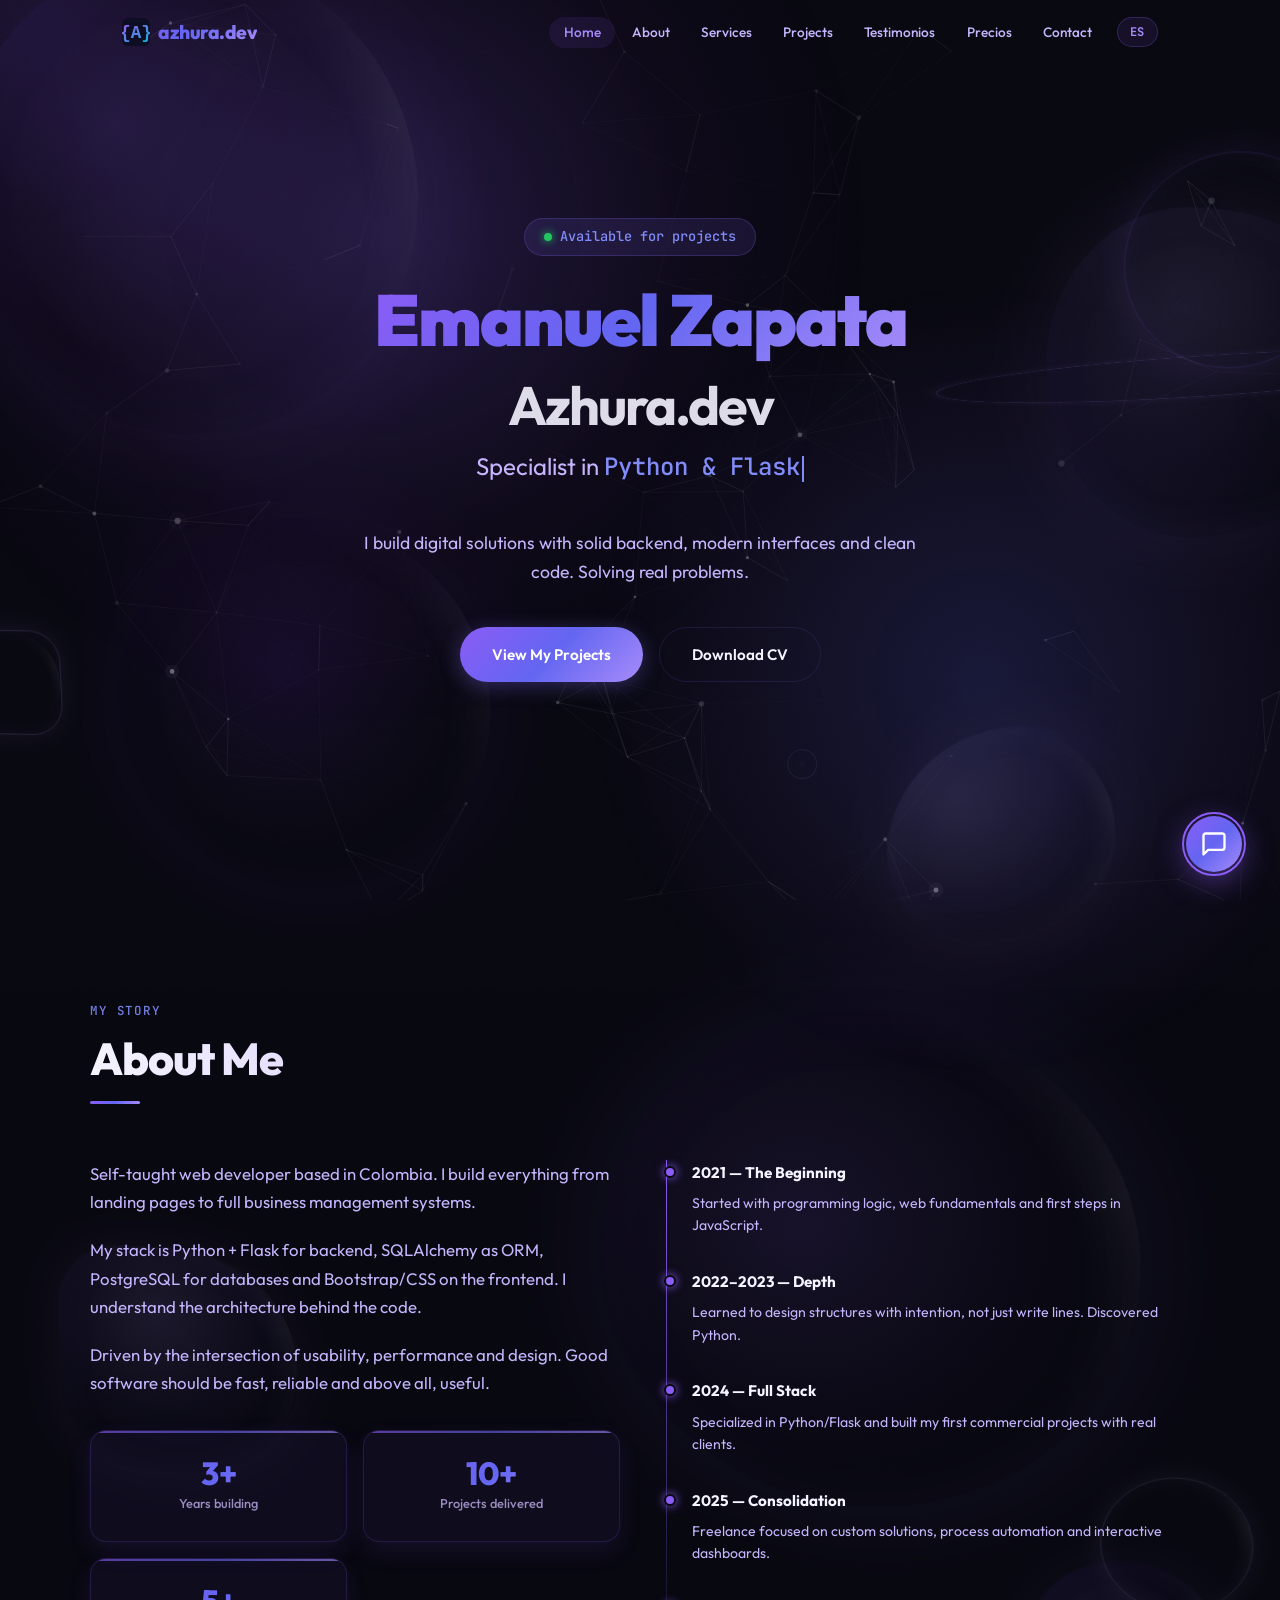
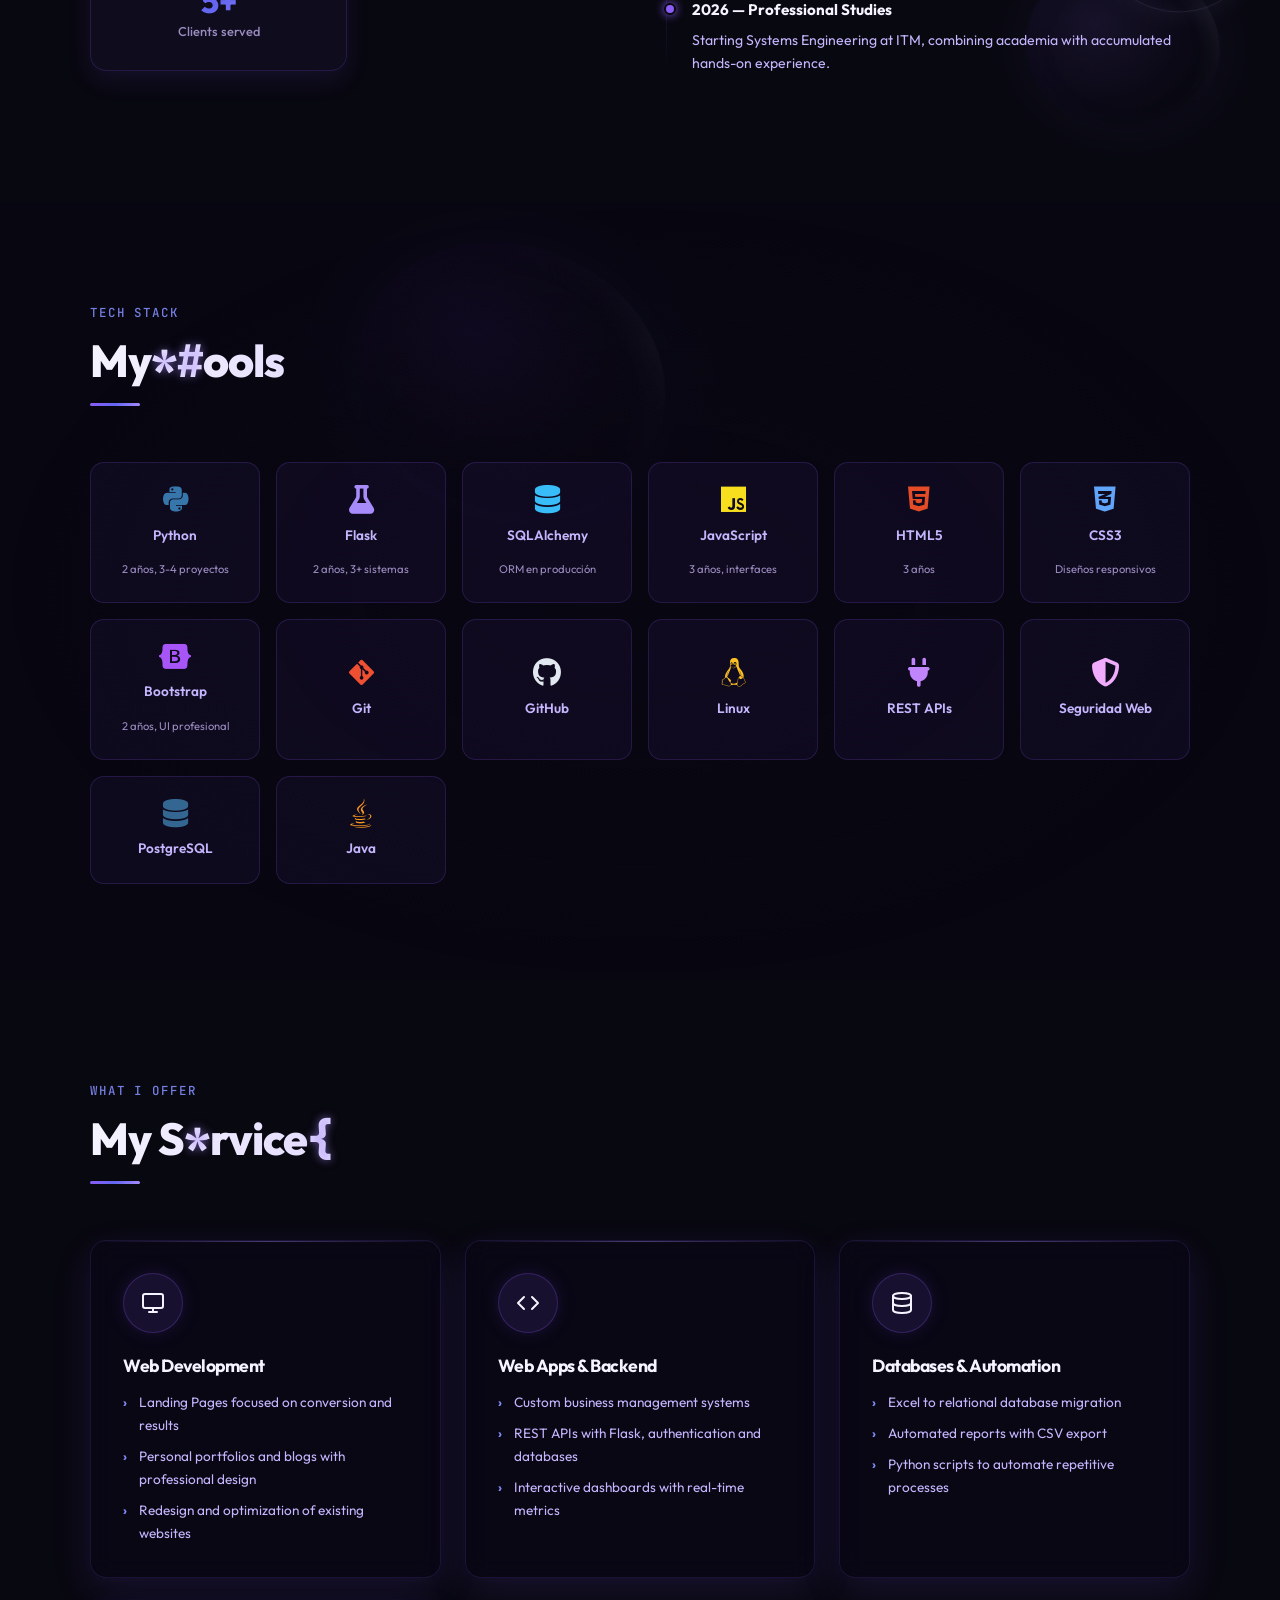
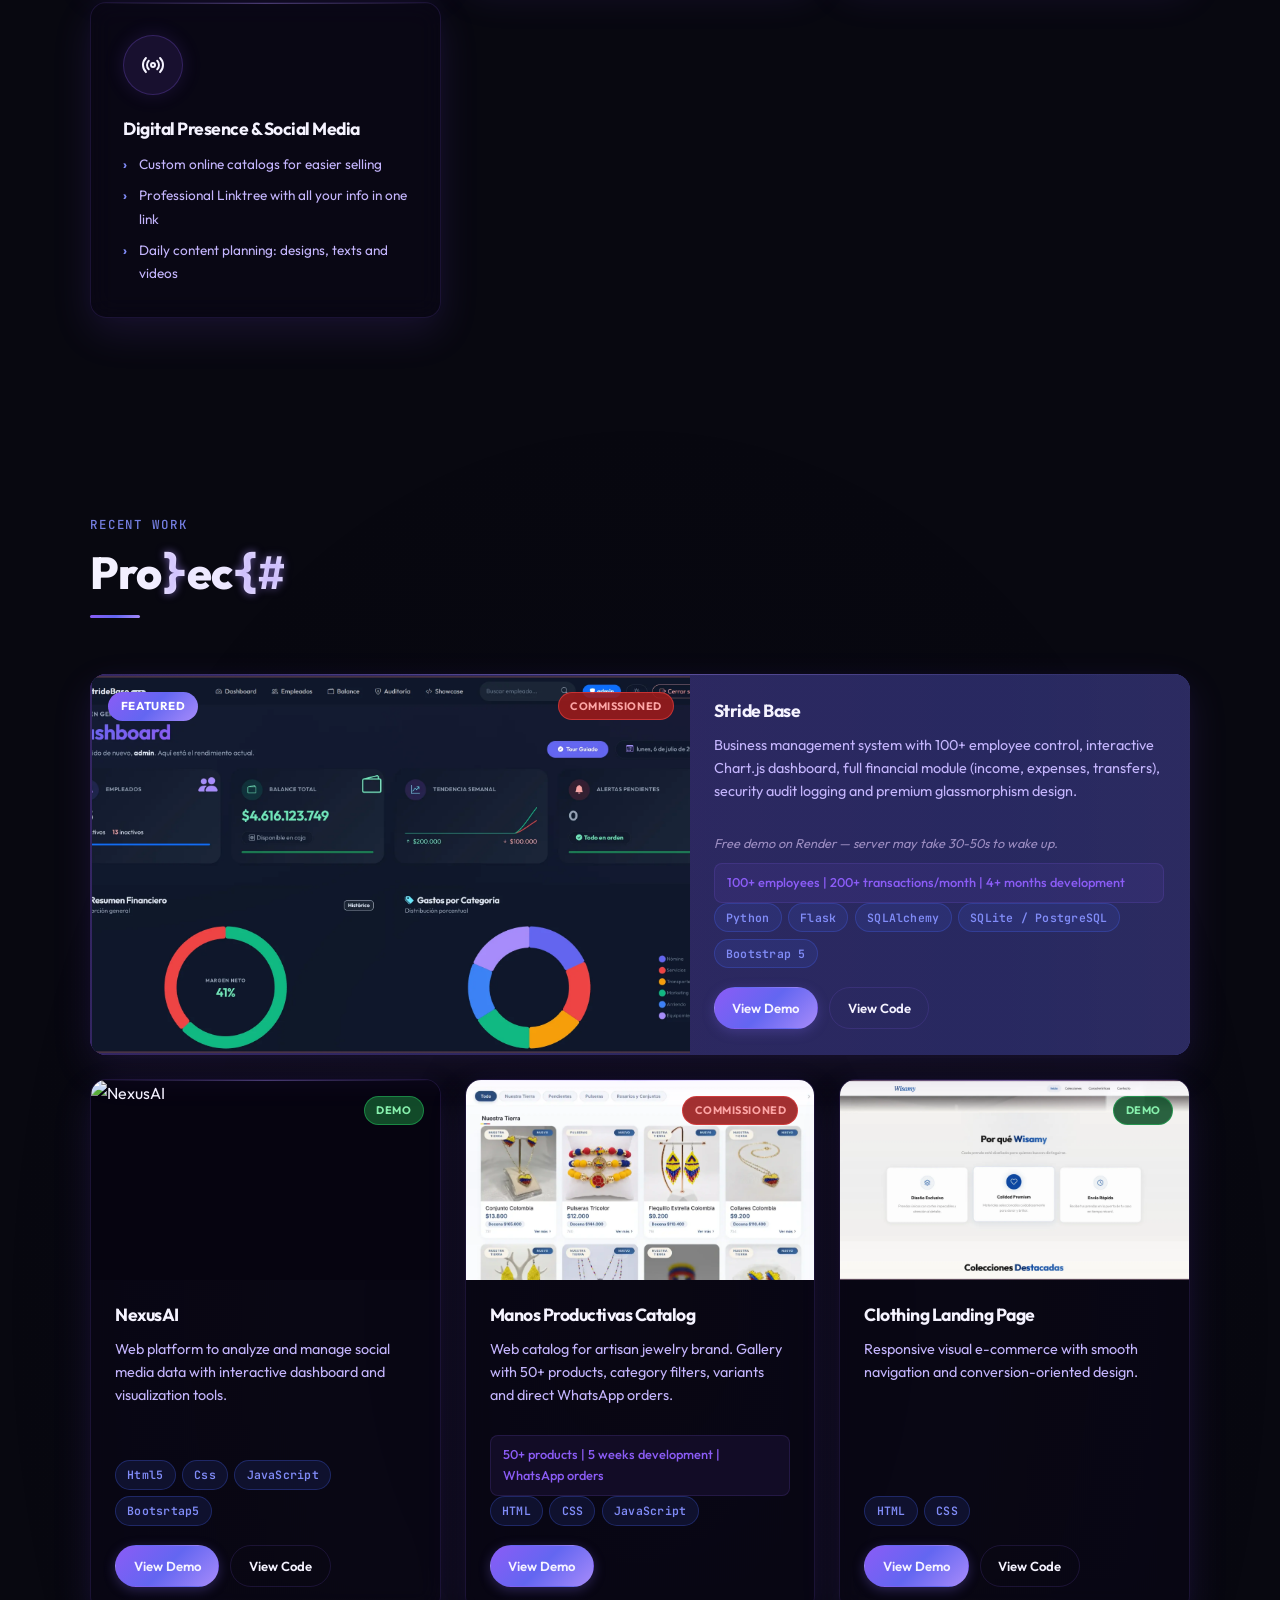
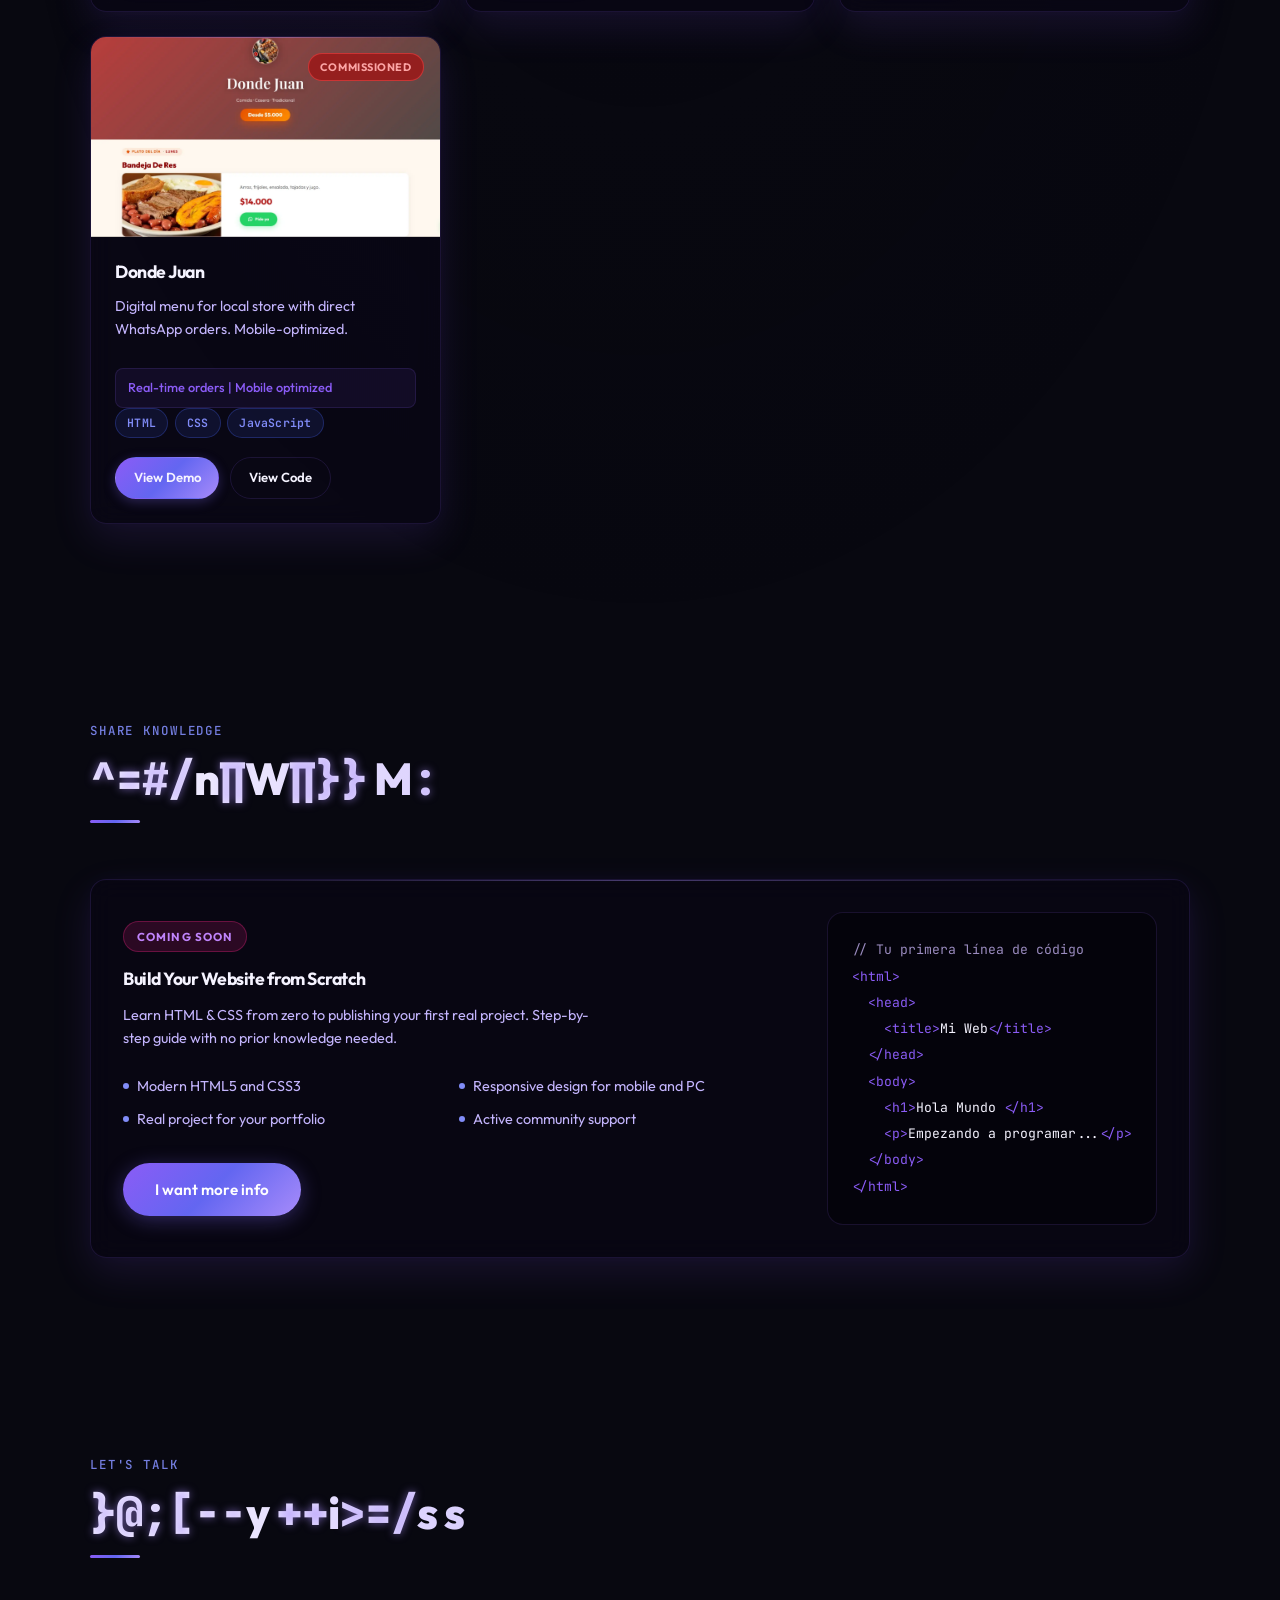
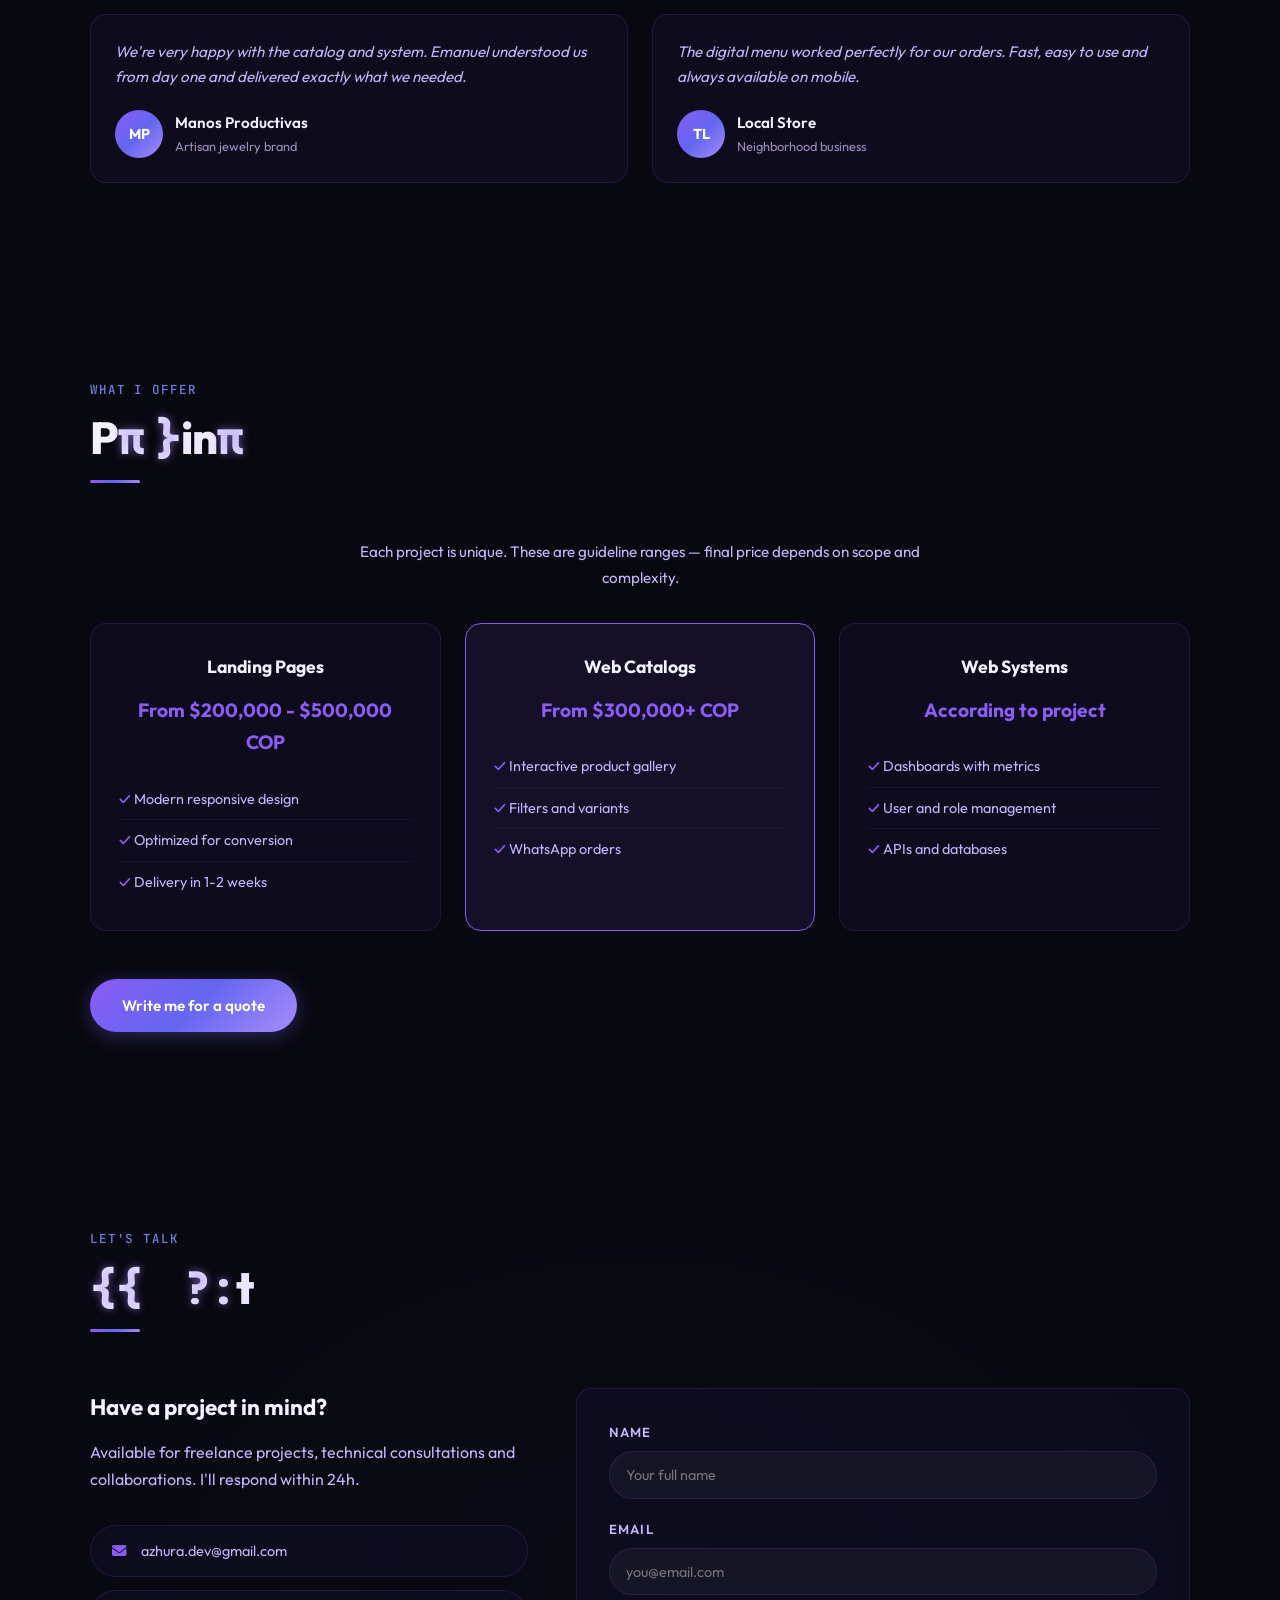
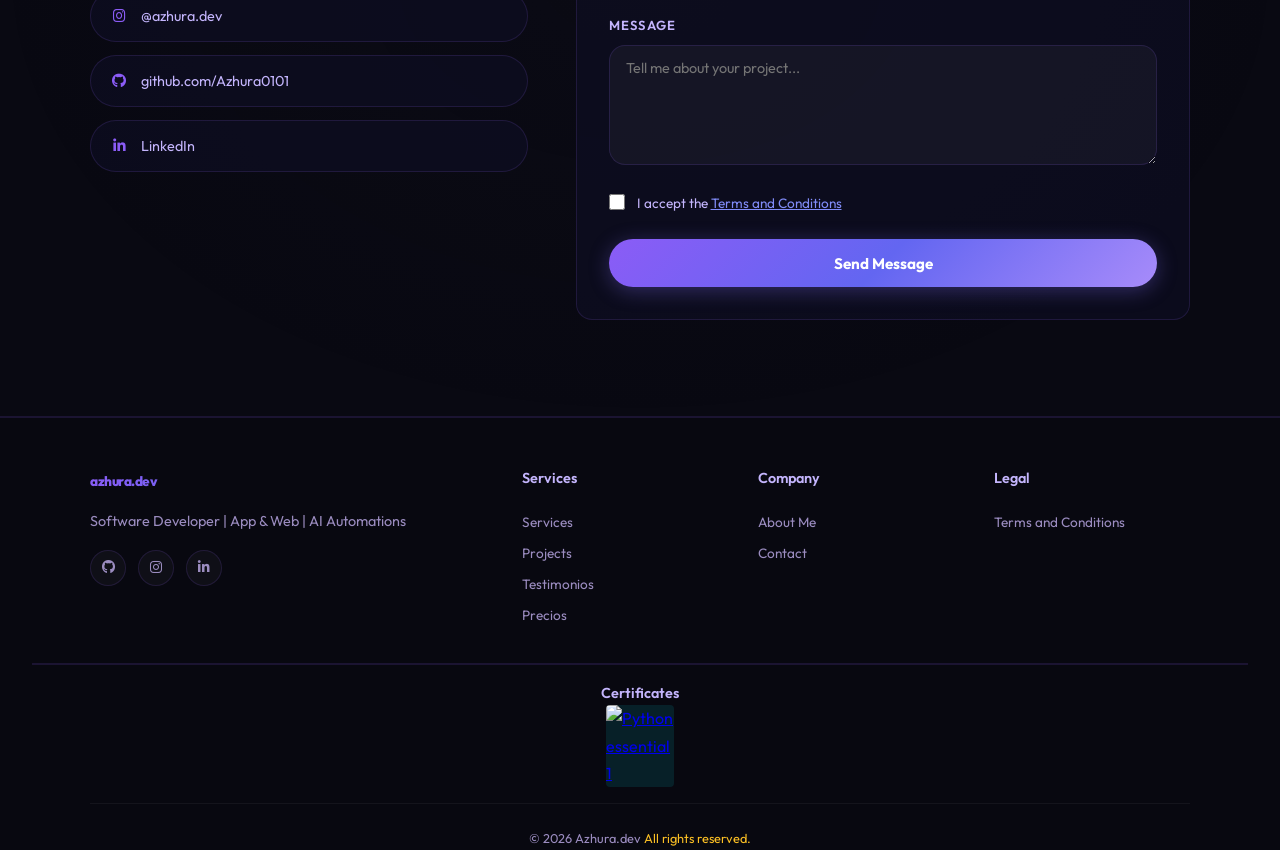
==== commit 6c7c6320: "feat(portfolio): mejorar contenido y estructura del portafolio - Actualizar hero con value prop y CT" ====
--- a/index.html
+++ b/index.html
@@ -121,7 +121,8 @@
           <li><a href="#sobre-mi" data-i18n="nav_about">Sobre mí</a></li>
           <li><a href="#servicios" data-i18n="nav_services">Servicios</a></li>
           <li><a href="#proyectos" data-i18n="nav_projects">Proyectos</a></li>
-          <li><a href="#cursos" data-i18n="nav_courses">Cursos</a></li>
+          <li><a href="#testimonios">Testimonios</a></li>
+          <li><a href="#precios">Precios</a></li>
           <li><a href="#contacto" data-i18n="nav_contact">Contacto</a></li>
           <li class="nav-actions">
             <button id="lang-toggle" class="nav-lang-btn">EN</button>
@@ -147,7 +148,7 @@
                 Construyo herramientas digitales que resuelven problemas reales. Backend sólido, interfaces modernas y una obsesión por el código limpio.
             </p>
             <div class="hero-buttons">
-                <a href="#proyectos" class="btn-primary" data-i18n="hero_cta">Ver Mis Proyectos</a>
+                <a href="https://www.instagram.com/azhura.dev/" target="_blank" class="btn-primary" data-i18n="hero_cta">Escríbeme por Instagram</a>
                 <a href="https://drive.google.com/file/d/1EdHUCnzPXkcvUdR0XGnHJLC2O0FIB38l/view?usp=sharing" target="_blank" class="btn-ghost" data-i18n="hero_cv">
                     <i class="fas fa-download"></i> Descargar CV
                 </a>
@@ -168,20 +169,16 @@
                     <p data-i18n="about_p3">Me interesa especialmente la intersección entre <strong>usabilidad, performance y diseño</strong>. Creo que un buen software debe ser rápido, confiable y, sobre todo, útil.</p>
                     <div class="about-stats">
                         <div class="stat-card">
-                            <span class="number" data-count="4">0+</span>
-                            <span class="label" data-i18n="stat_exp">Años aprendiendo</span>
+                            <span class="number" data-count="3">0+</span>
+                            <span class="label" data-i18n="stat_exp">Años construyendo</span>
                         </div>
                         <div class="stat-card">
                             <span class="number" data-count="10">0+</span>
-                            <span class="label" data-i18n="stat_proj">Proyectos completados</span>
+                            <span class="label" data-i18n="stat_proj">Proyectos entregados</span>
                         </div>
                         <div class="stat-card">
-                            <span class="number" data-count="3">0</span>
-                            <span class="label" data-i18n="stat_clients">Clientes satisfechos</span>
-                        </div>
-                        <div class="stat-card">
-                            <span class="number">100%</span>
-                            <span class="label" data-i18n="stat_commit">Compromiso</span>
+                            <span class="number" data-count="5">0+</span>
+                            <span class="label" data-i18n="stat_clients">Clientes atendidos</span>
                         </div>
                     </div>
                 </div>
@@ -220,13 +217,13 @@
             <h2 class="section-title" data-i18n="skills_title">Mis Herramientas</h2>
             <div class="section-divider"></div>
             <div class="skills-grid">
-                <div class="skill-pill reveal"><span class="skill-icon"><i class="fab fa-python" style="color: #3776ab;"></i></span> Python</div>
-                <div class="skill-pill reveal"><span class="skill-icon"><i class="fas fa-flask" style="color: #a78bfa;"></i></span> Flask</div>
-                <div class="skill-pill reveal"><span class="skill-icon"><i class="fas fa-database" style="color: #38bdf8;"></i></span> SQLAlchemy</div>
-                <div class="skill-pill reveal"><span class="skill-icon"><i class="fab fa-js" style="color: #f7df1e;"></i></span> JavaScript</div>
-                <div class="skill-pill reveal"><span class="skill-icon"><i class="fab fa-html5" style="color: #e34c26;"></i></span> HTML5</div>
-                <div class="skill-pill reveal"><span class="skill-icon"><i class="fab fa-css3-alt" style="color: #60a5fa;"></i></span> CSS3</div>
-                <div class="skill-pill reveal"><span class="skill-icon"><i class="fab fa-bootstrap" style="color: #a855f7;"></i></span> Bootstrap</div>
+                <div class="skill-pill reveal"><span class="skill-icon"><i class="fab fa-python" style="color: #3776ab;"></i></span> Python<br><small>2 años, 3-4 proyectos</small></div>
+                <div class="skill-pill reveal"><span class="skill-icon"><i class="fas fa-flask" style="color: #a78bfa;"></i></span> Flask<br><small>2 años, 3+ sistemas</small></div>
+                <div class="skill-pill reveal"><span class="skill-icon"><i class="fas fa-database" style="color: #38bdf8;"></i></span> SQLAlchemy<br><small>ORM en producción</small></div>
+                <div class="skill-pill reveal"><span class="skill-icon"><i class="fab fa-js" style="color: #f7df1e;"></i></span> JavaScript<br><small>3 años, interfaces</small></div>
+                <div class="skill-pill reveal"><span class="skill-icon"><i class="fab fa-html5" style="color: #e34c26;"></i></span> HTML5<br><small>3 años</small></div>
+                <div class="skill-pill reveal"><span class="skill-icon"><i class="fab fa-css3-alt" style="color: #60a5fa;"></i></span> CSS3<br><small>Diseños responsivos</small></div>
+                <div class="skill-pill reveal"><span class="skill-icon"><i class="fab fa-bootstrap" style="color: #a855f7;"></i></span> Bootstrap<br><small>2 años, UI profesional</small></div>
                 <div class="skill-pill reveal"><span class="skill-icon"><i class="fab fa-git-alt" style="color: #f05032;"></i></span> Git</div>
                 <div class="skill-pill reveal"><span class="skill-icon"><i class="fab fa-github" style="color: #e2e8f0;"></i></span> GitHub</div>
                 <div class="skill-pill reveal"><span class="skill-icon"><i class="fab fa-linux" style="color: #fbbf24;"></i></span> Linux</div>
@@ -320,6 +317,7 @@
                         <span class="demo-warning" data-i18n="proj_flask_warning">
                             <i class="fas fa-info-circle"></i> Demo gratuita en Render — el servidor puede tardar 30-50s en despertar.
                         </span>
+                        <div class="project-metrics" data-i18n="proj_flask_metrics">100+ empleados | 200+ transacciones/mes | 4+ meses de desarrollo</div>
                         <div class="project-tech">
                             <span class="tech-tag">Python</span>
                             <span class="tech-tag">Flask</span>
@@ -368,6 +366,7 @@
                     <div class="project-content">
                         <h3 data-i18n="proj_catalogo_title">Catálogo Manos Productivas</h3>
                         <p data-i18n="proj_catalogo_desc">Catálogo web responsivo para Manos Productivas, una marca de bisutería artesanal creada por madres cabeza de familia. Incluye galería de imágenes con swipe, filtros por categoría, variantes de productos y pedidos directos por WhatsApp. Diseño inspirado en los colores de la bandera colombiana.</p>
+                        <div class="project-metrics" data-i18n="proj_catalogo_metrics">50+ productos | 5 semanas de desarrollo | Pedidos por WhatsApp</div>
                         <div class="project-tech">
                             <span class="tech-tag">HTML</span>
                             <span class="tech-tag">CSS</span>
@@ -410,6 +409,7 @@
                     <div class="project-content">
                         <h3 data-i18n="proj_bagre_title">Donde Juan</h3>
                         <p data-i18n="proj_bagre_desc">Web para restaurante en uso real: menú digital y pedidos directo a WhatsApp. Optimizada para móviles.</p>
+                        <div class="project-metrics" data-i18n="proj_bagre_metrics">Pedidos en tiempo real | Optimizado para celular</div>
                         <div class="project-tech">
                             <span class="tech-tag">HTML</span>
                             <span class="tech-tag">CSS</span>
@@ -459,6 +459,77 @@
                     <span class="tag">&lt;/html&gt;</span>
                 </div>
             </div>
+        </div>
+    </section>
+
+    <!-- Testimonials -->
+    <section id="testimonios">
+        <div class="section-inner">
+            <span class="section-label" data-i18n="section_label_contact">opiniones</span>
+            <h2 class="section-title" data-i18n="testimonials_title">Lo que dicen mis clientes</h2>
+            <div class="section-divider"></div>
+            <div class="testimonials-grid">
+                <div class="testimonial-card reveal">
+                    <div class="testimonial-text" data-i18n="testimonial_1_text">Quedamos muy contentos con el catálogo y el sistema. Emanuel nos entendió desde el primer día y entregó exactamente lo que necesitábamos.</div>
+                    <div class="testimonial-author">
+                        <div class="testimonial-avatar">MP</div>
+                        <div>
+                            <div class="testimonial-name" data-i18n="testimonial_1_name">Manos Productivas</div>
+                            <div class="testimonial-role" data-i18n="testimonial_1_role">Marca de bisutería artesanal</div>
+                        </div>
+                    </div>
+                </div>
+                <div class="testimonial-card reveal">
+                    <div class="testimonial-text" data-i18n="testimonial_2_text">El menú digital funcionó perfecto para nuestros pedidos. Rápido, fácil de usar y siempre disponible en el celular.</div>
+                    <div class="testimonial-author">
+                        <div class="testimonial-avatar">TL</div>
+                        <div>
+                            <div class="testimonial-name" data-i18n="testimonial_2_name">Tienda Local</div>
+                            <div class="testimonial-role" data-i18n="testimonial_2_role">Negocio de barrio</div>
+                        </div>
+                    </div>
+                </div>
+            </div>
+        </div>
+    </section>
+
+    <!-- Pricing -->
+    <section id="precios">
+        <div class="section-inner">
+            <span class="section-label" data-i18n="section_label_services">presupuestos</span>
+            <h2 class="section-title" data-i18n="pricing_title">Presupuestos</h2>
+            <div class="section-divider"></div>
+            <p class="pricing-intro" data-i18n="pricing_intro">Cada proyecto es único. Estos son rangos orientativos — el precio final depende del alcance y complejidad.</p>
+            <div class="pricing-grid">
+                <div class="pricing-card reveal">
+                    <h3 data-i18n="pricing_landing_title">Landing Pages</h3>
+                    <div class="pricing-price" data-i18n="pricing_landing_price">Desde $200.000 - $500.000 COP</div>
+                    <ul class="pricing-features">
+                        <li data-i18n="pricing_landing_f1">Diseño responsivo moderno</li>
+                        <li data-i18n="pricing_landing_f2">Optimizada para conversión</li>
+                        <li data-i18n="pricing_landing_f3">Entrega en 1-2 semanas</li>
+                    </ul>
+                </div>
+                <div class="pricing-card featured reveal">
+                    <h3 data-i18n="pricing_catalogo_title">Catálogos Web</h3>
+                    <div class="pricing-price" data-i18n="pricing_catalogo_price">Desde $300.000+ COP</div>
+                    <ul class="pricing-features">
+                        <li data-i18n="pricing_catalogo_f1">Galería de productos interactiva</li>
+                        <li data-i18n="pricing_catalogo_f2">Filtros y variantes</li>
+                        <li data-i18n="pricing_catalogo_f3">Pedidos por WhatsApp</li>
+                    </ul>
+                </div>
+                <div class="pricing-card reveal">
+                    <h3 data-i18n="pricing_sistema_title">Sistemas Web</h3>
+                    <div class="pricing-price" data-i18n="pricing_sistema_price">Según proyecto</div>
+                    <ul class="pricing-features">
+                        <li data-i18n="pricing_sistema_f1">Dashboards con métricas</li>
+                        <li data-i18n="pricing_sistema_f2">Gestión de usuarios y roles</li>
+                        <li data-i18n="pricing_sistema_f3">APIs y bases de datos</li>
+                    </ul>
+                </div>
+            </div>
+            <a href="https://www.instagram.com/azhura.dev/" target="_blank" class="btn-primary pricing-cta" data-i18n="pricing_cta">Escríbeme para cotizar</a>
         </div>
     </section>
 
@@ -559,7 +630,8 @@
                 <h4 data-i18n="footer_services_title">Servicios</h4>
                 <a href="#servicios" data-i18n="footer_services_link">Servicios</a>
                 <a href="#proyectos" data-i18n="footer_projects_link">Proyectos</a>
-                <a href="#cursos" data-i18n="footer_courses_link">Aprende Conmigo</a>
+                <a href="#testimonios">Testimonios</a>
+                <a href="#precios">Precios</a>
             </div>
             <div class="footer-col">
                 <h4 data-i18n="footer_company_title">Empresa</h4>
--- a/style.css
+++ b/style.css
@@ -2486,6 +2486,154 @@
 }
 
 /* ==========================================
+   TESTIMONIALS
+   ========================================== */
+.testimonials-grid {
+  display: grid;
+  grid-template-columns: repeat(auto-fit, minmax(300px, 1fr));
+  gap: 24px;
+  margin-top: 2rem;
+}
+.testimonial-card {
+  background: rgba(139, 92, 246, 0.05);
+  border: 1px solid rgba(139, 92, 246, 0.15);
+  border-radius: 16px;
+  padding: 24px;
+  transition: transform 0.3s, box-shadow 0.3s;
+}
+.testimonial-card:hover {
+  transform: translateY(-4px);
+  box-shadow: 0 12px 40px rgba(139, 92, 246, 0.15);
+}
+.testimonial-text {
+  font-size: 0.95rem;
+  line-height: 1.7;
+  color: var(--text-secondary);
+  margin-bottom: 20px;
+  font-style: italic;
+}
+.testimonial-author {
+  display: flex;
+  align-items: center;
+  gap: 12px;
+}
+.testimonial-avatar {
+  width: 48px;
+  height: 48px;
+  border-radius: 50%;
+  background: var(--gradient-hero);
+  display: flex;
+  align-items: center;
+  justify-content: center;
+  font-weight: 700;
+  font-size: 0.9rem;
+  color: #fff;
+  flex-shrink: 0;
+}
+.testimonial-name {
+  font-weight: 600;
+  font-size: 0.95rem;
+  color: var(--text-primary);
+}
+.testimonial-role {
+  font-size: 0.8rem;
+  color: var(--text-muted);
+}
+
+/* ==========================================
+   PRICING
+   ========================================== */
+.pricing-intro {
+  text-align: center;
+  max-width: 600px;
+  margin: 0 auto 2rem;
+  color: var(--text-secondary);
+  font-size: 0.95rem;
+}
+.pricing-grid {
+  display: grid;
+  grid-template-columns: repeat(auto-fit, minmax(280px, 1fr));
+  gap: 24px;
+  margin-bottom: 2rem;
+}
+.pricing-card {
+  background: rgba(139, 92, 246, 0.05);
+  border: 1px solid rgba(139, 92, 246, 0.15);
+  border-radius: 16px;
+  padding: 28px;
+  text-align: center;
+  transition: transform 0.3s, box-shadow 0.3s;
+}
+.pricing-card:hover {
+  transform: translateY(-4px);
+  box-shadow: 0 12px 40px rgba(139, 92, 246, 0.15);
+}
+.pricing-card.featured {
+  border-color: var(--accent-purple);
+  background: rgba(139, 92, 246, 0.1);
+}
+.pricing-card h3 {
+  font-size: 1.1rem;
+  margin-bottom: 12px;
+  color: var(--text-primary);
+}
+.pricing-price {
+  font-size: 1.2rem;
+  font-weight: 700;
+  color: var(--accent-purple);
+  margin-bottom: 20px;
+}
+.pricing-features {
+  list-style: none;
+  padding: 0;
+  margin: 0;
+  text-align: left;
+}
+.pricing-features li {
+  padding: 8px 0;
+  color: var(--text-secondary);
+  font-size: 0.9rem;
+  border-bottom: 1px solid rgba(139, 92, 246, 0.08);
+}
+.pricing-features li:last-child {
+  border-bottom: none;
+}
+.pricing-features li::before {
+  content: "✓ ";
+  color: var(--accent-purple);
+  font-weight: 600;
+}
+.pricing-cta {
+  display: inline-block;
+  margin-top: 1rem;
+}
+
+/* ==========================================
+   PROJECT METRICS
+   ========================================== */
+.project-metrics {
+  font-size: 0.8rem;
+  color: var(--accent-purple);
+  font-weight: 500;
+  margin-top: 8px;
+  padding: 8px 12px;
+  background: rgba(139, 92, 246, 0.08);
+  border-radius: 8px;
+  border: 1px solid rgba(139, 92, 246, 0.15);
+}
+
+/* ==========================================
+   SKILLS WITH DESC
+   ========================================== */
+.skill-pill small {
+  display: block;
+  font-size: 0.7rem;
+  color: var(--text-muted);
+  margin-top: 4px;
+  font-weight: 400;
+}
+
+/* ==========================================
    ACCESSIBILITY: FOCUS VISIBLE
    ========================================== */
 :focus-visible {
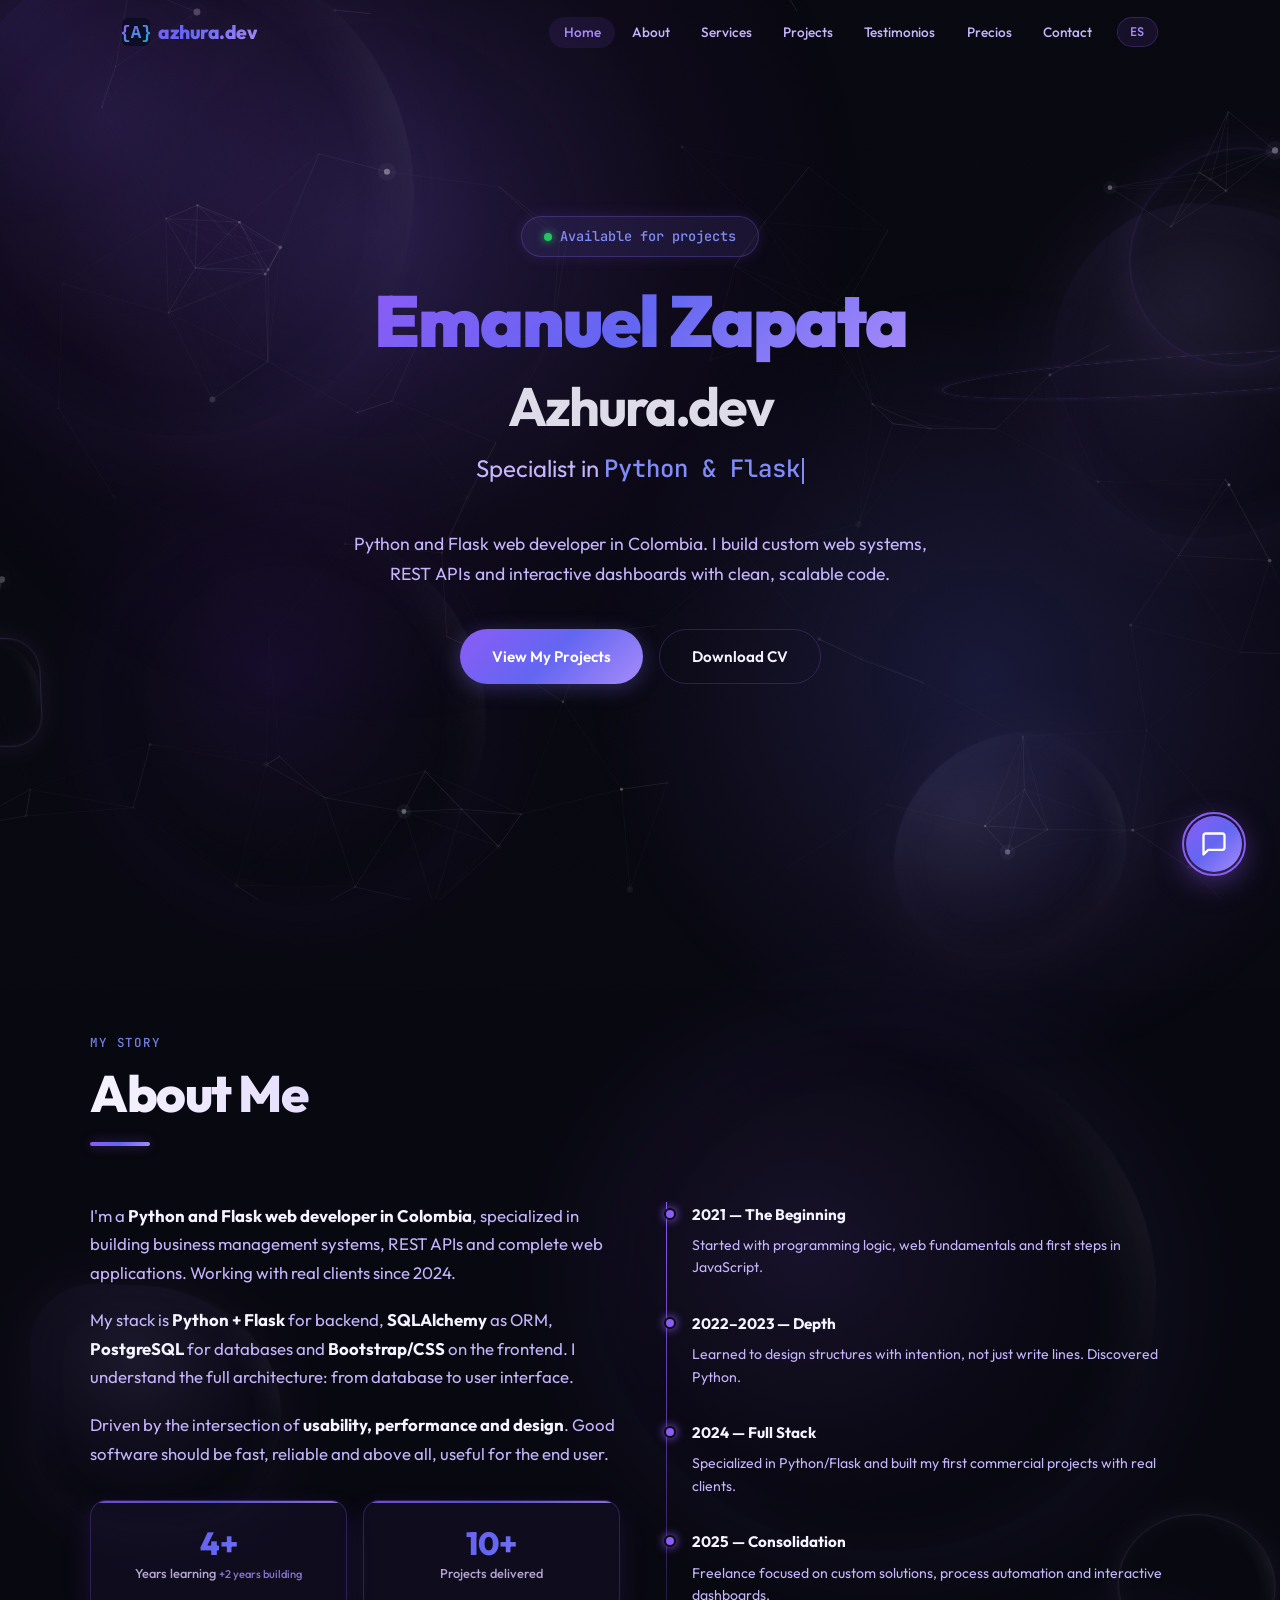
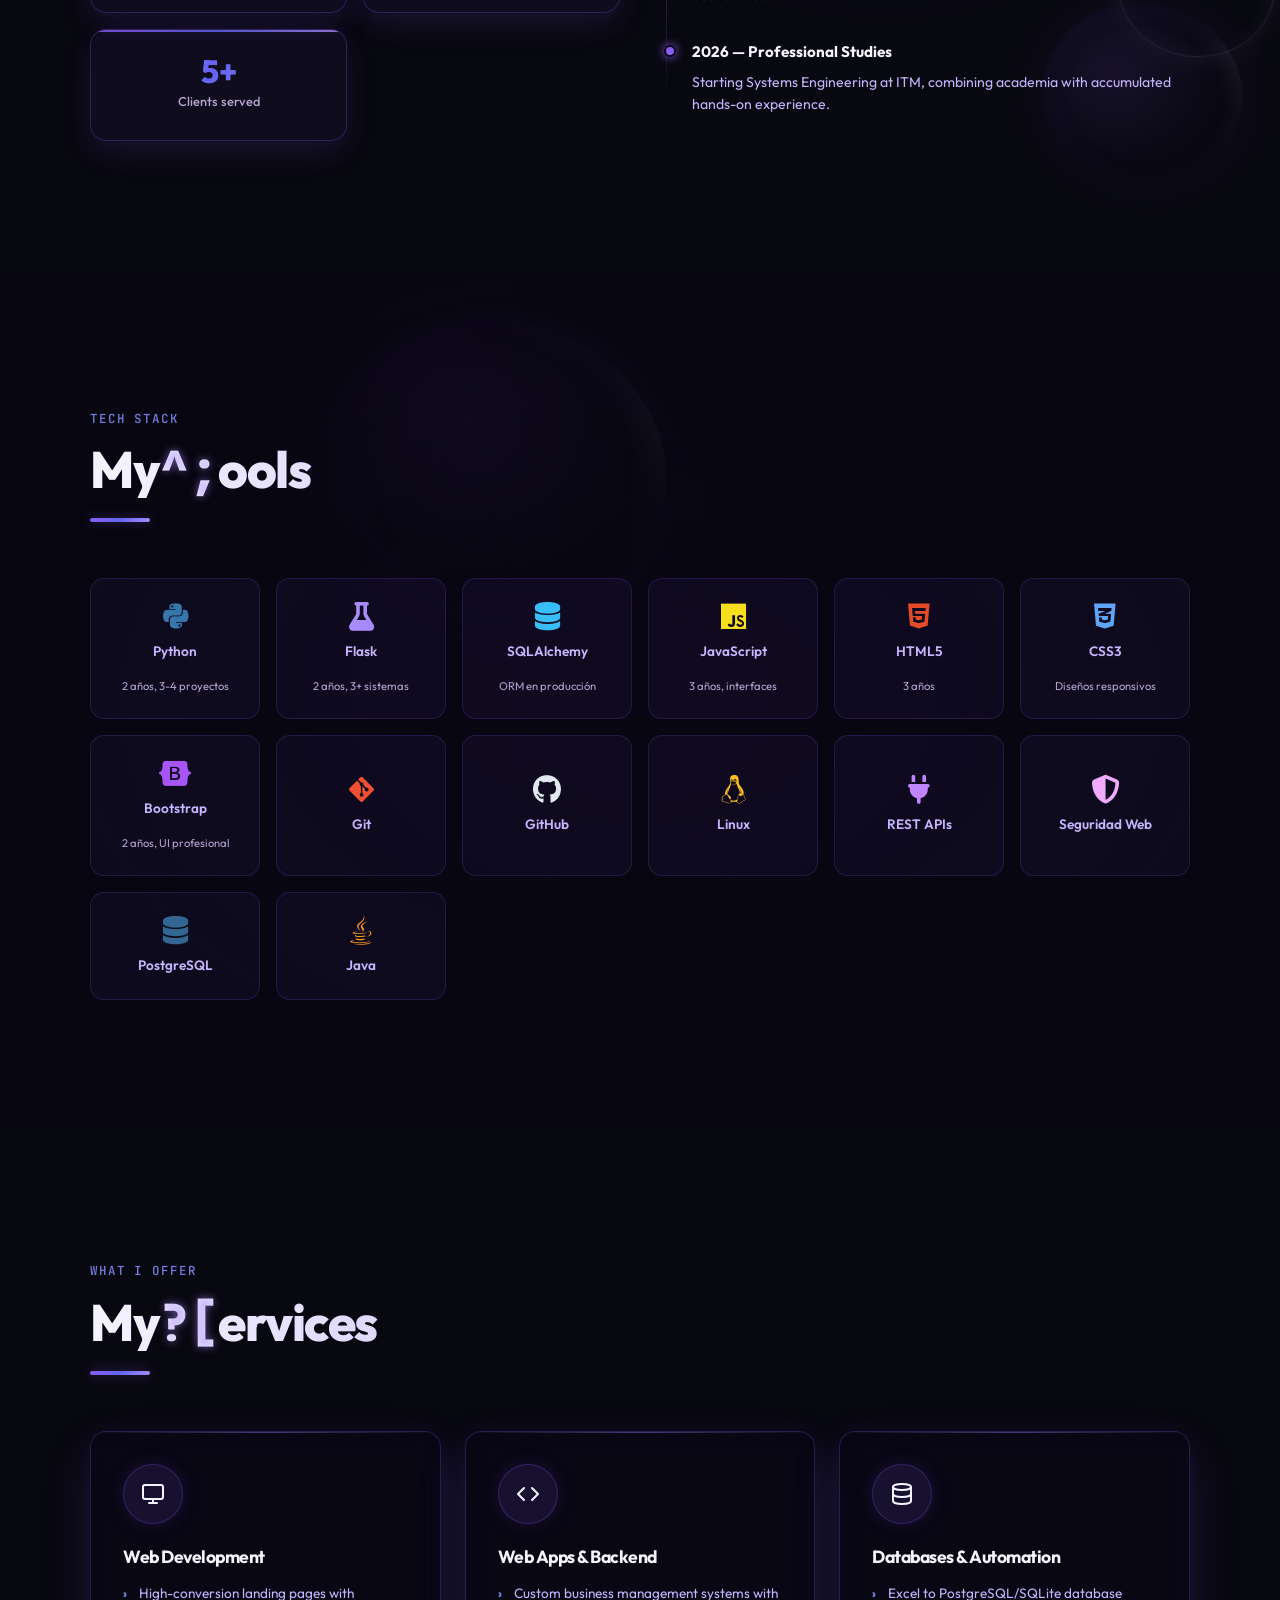
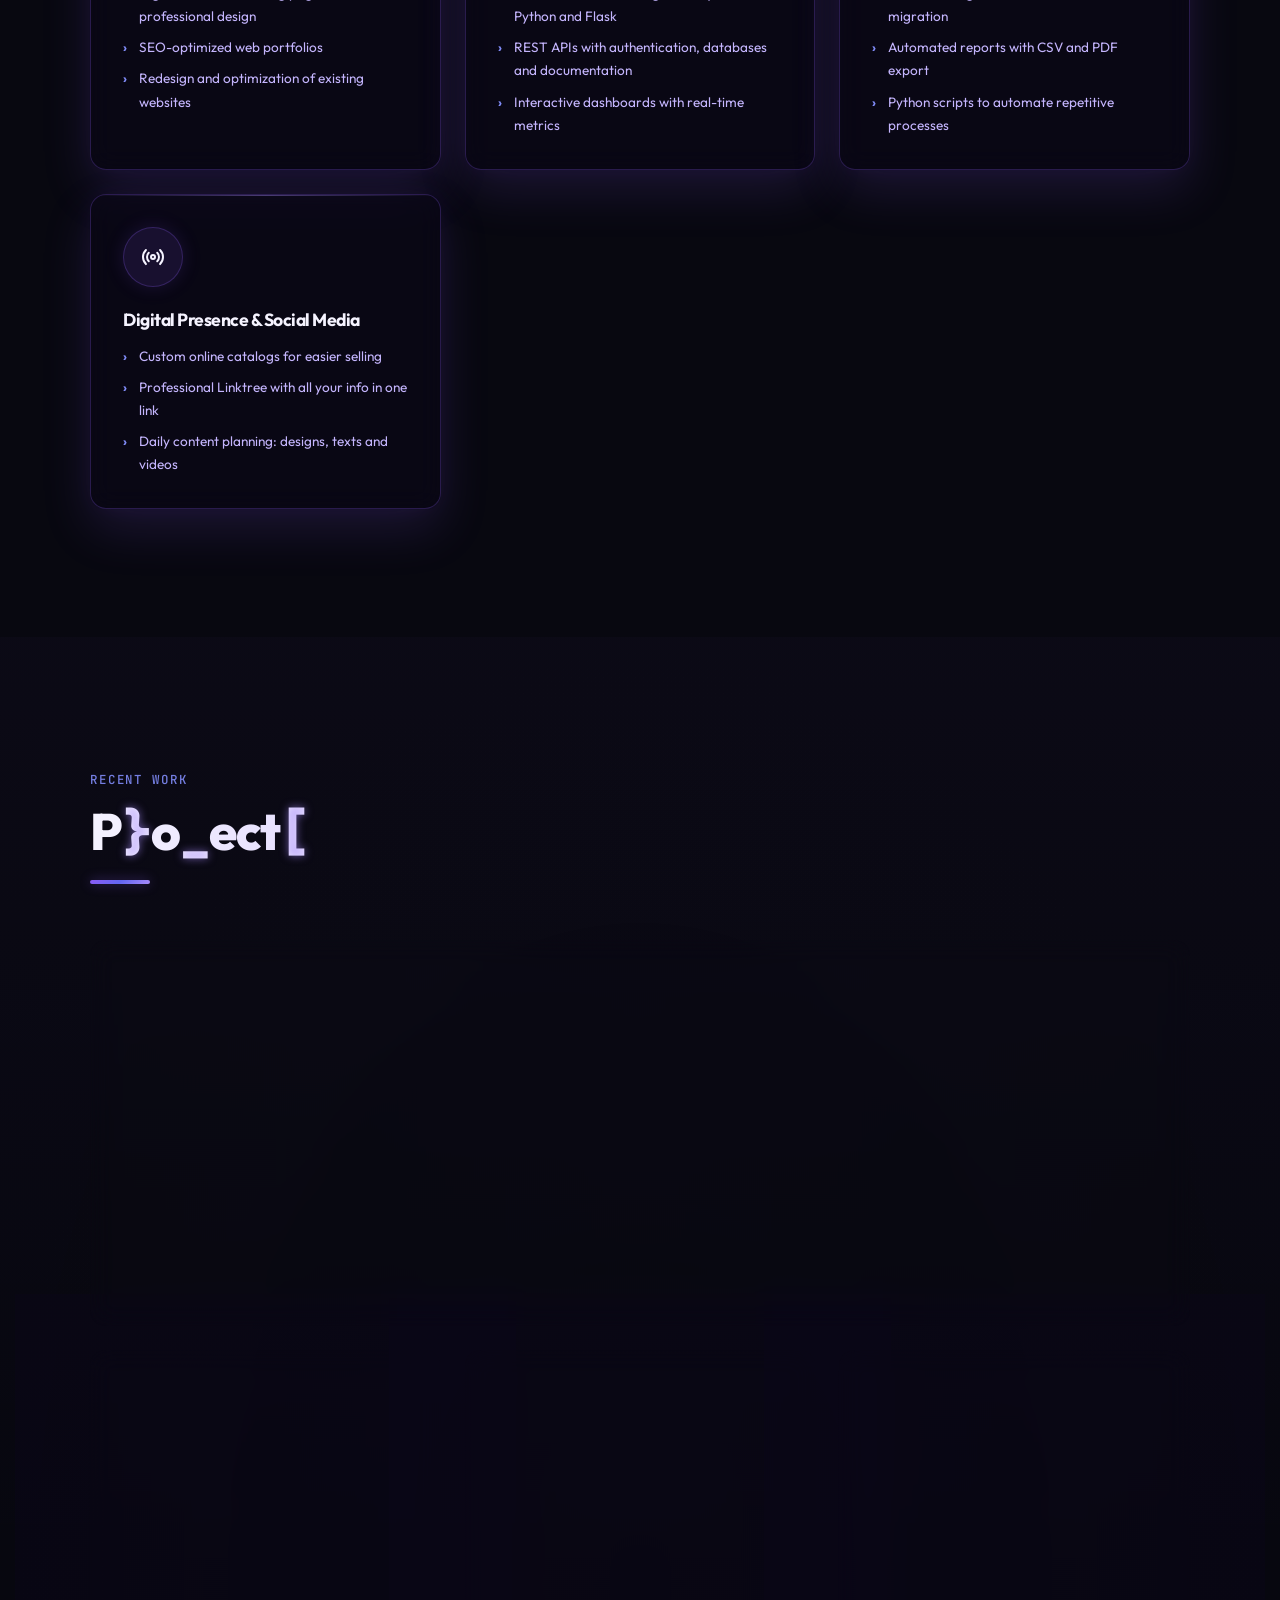
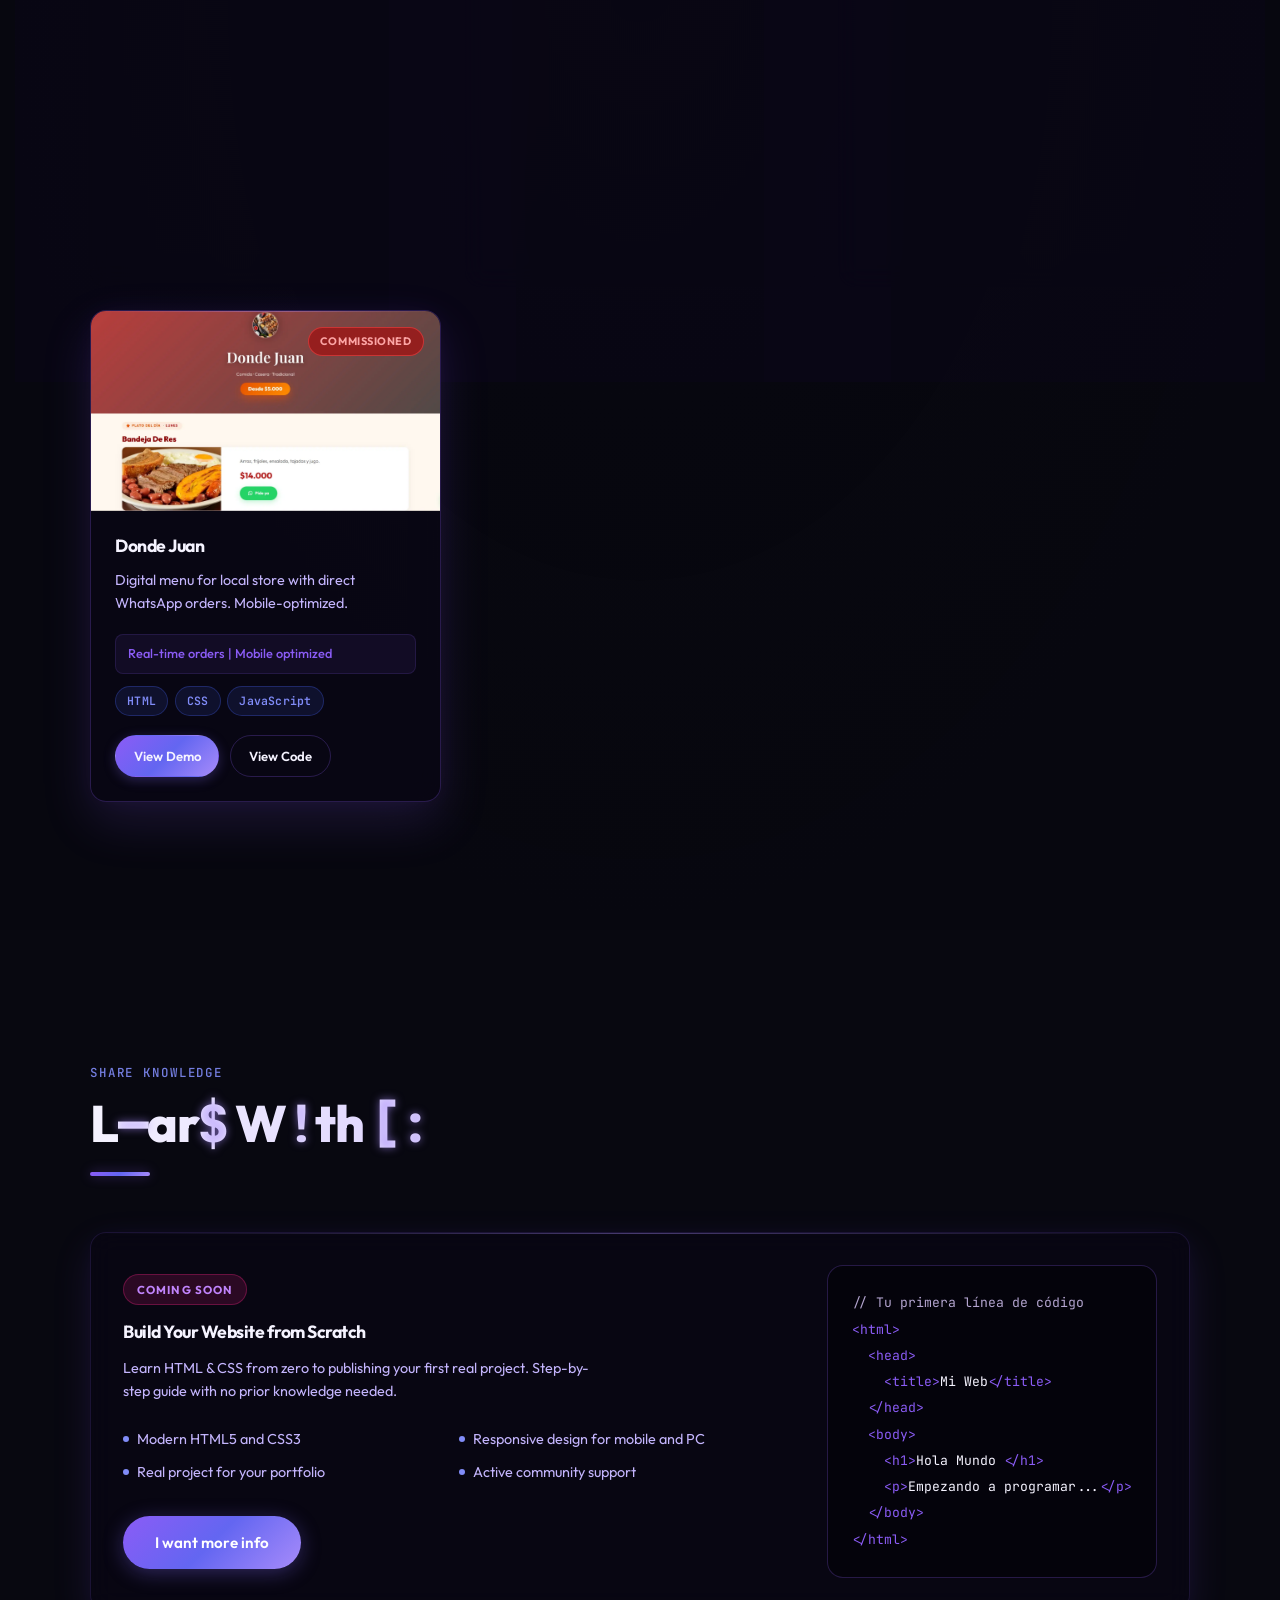
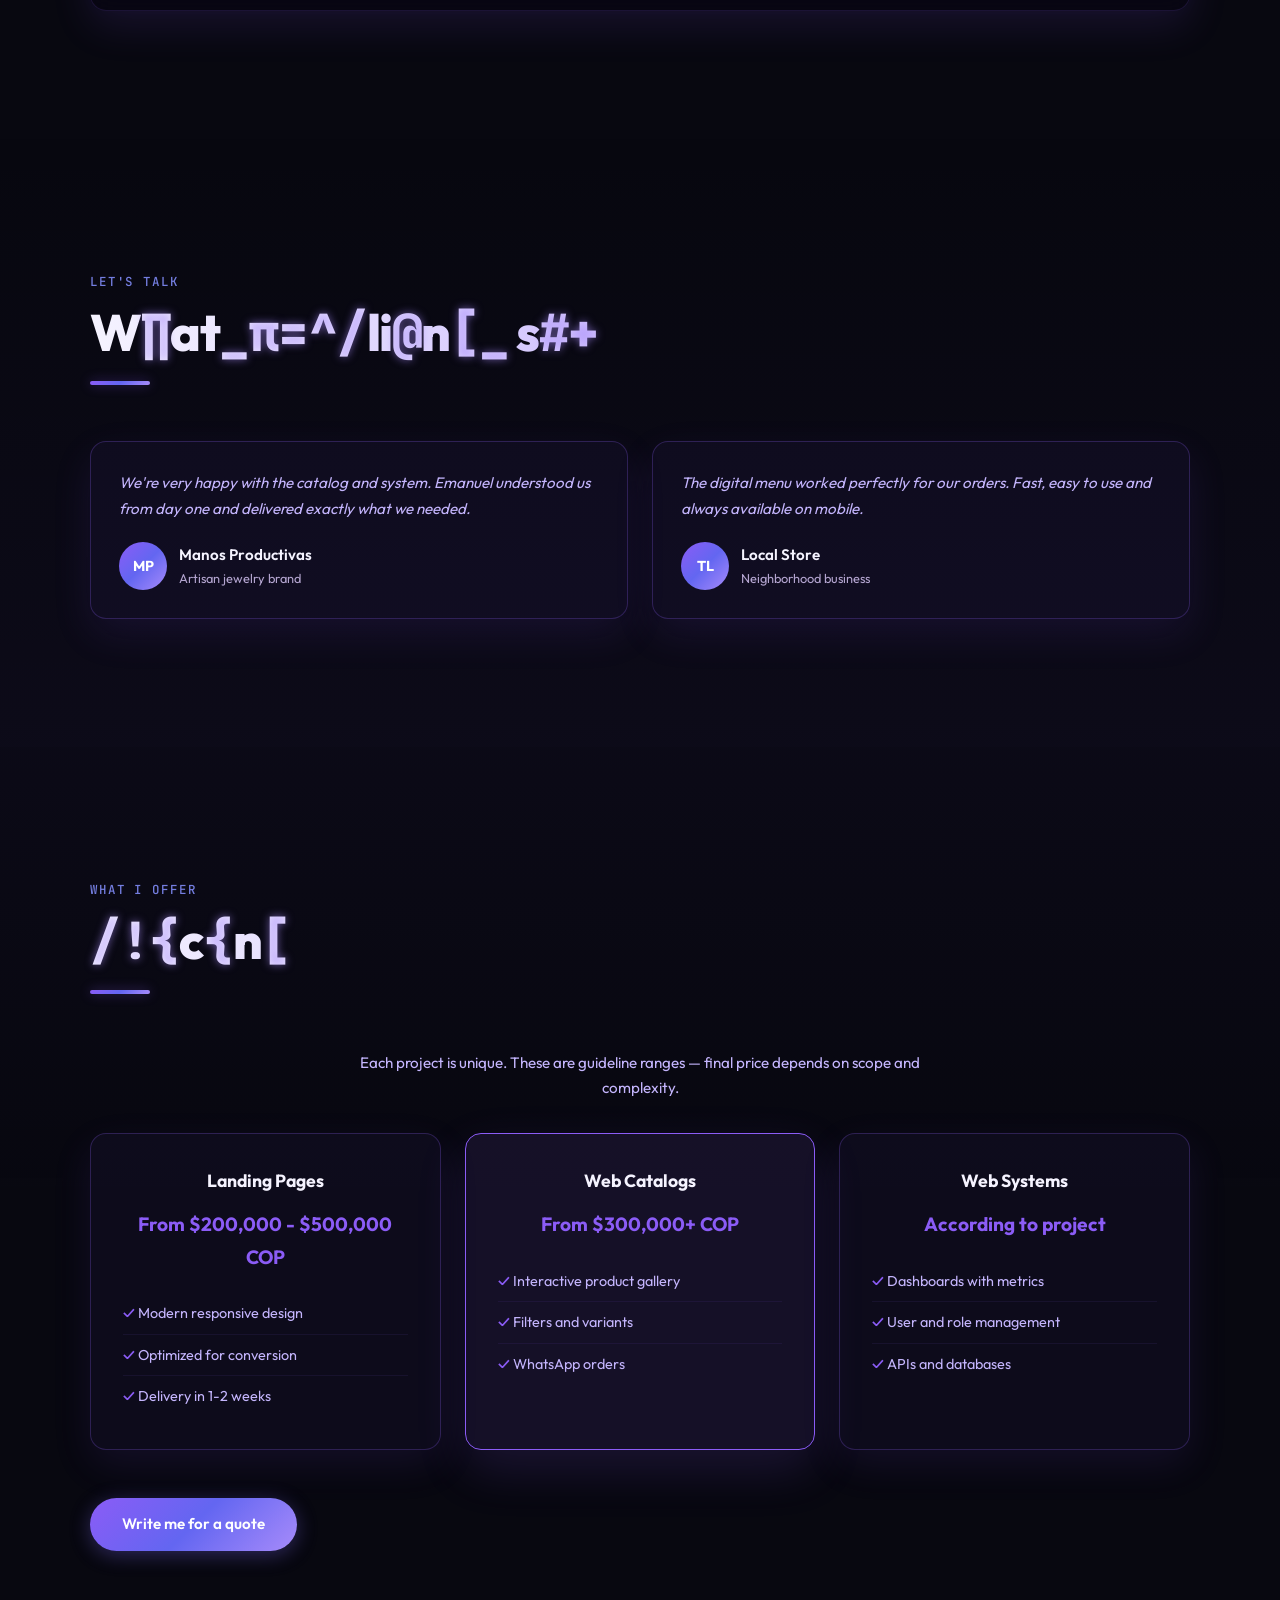
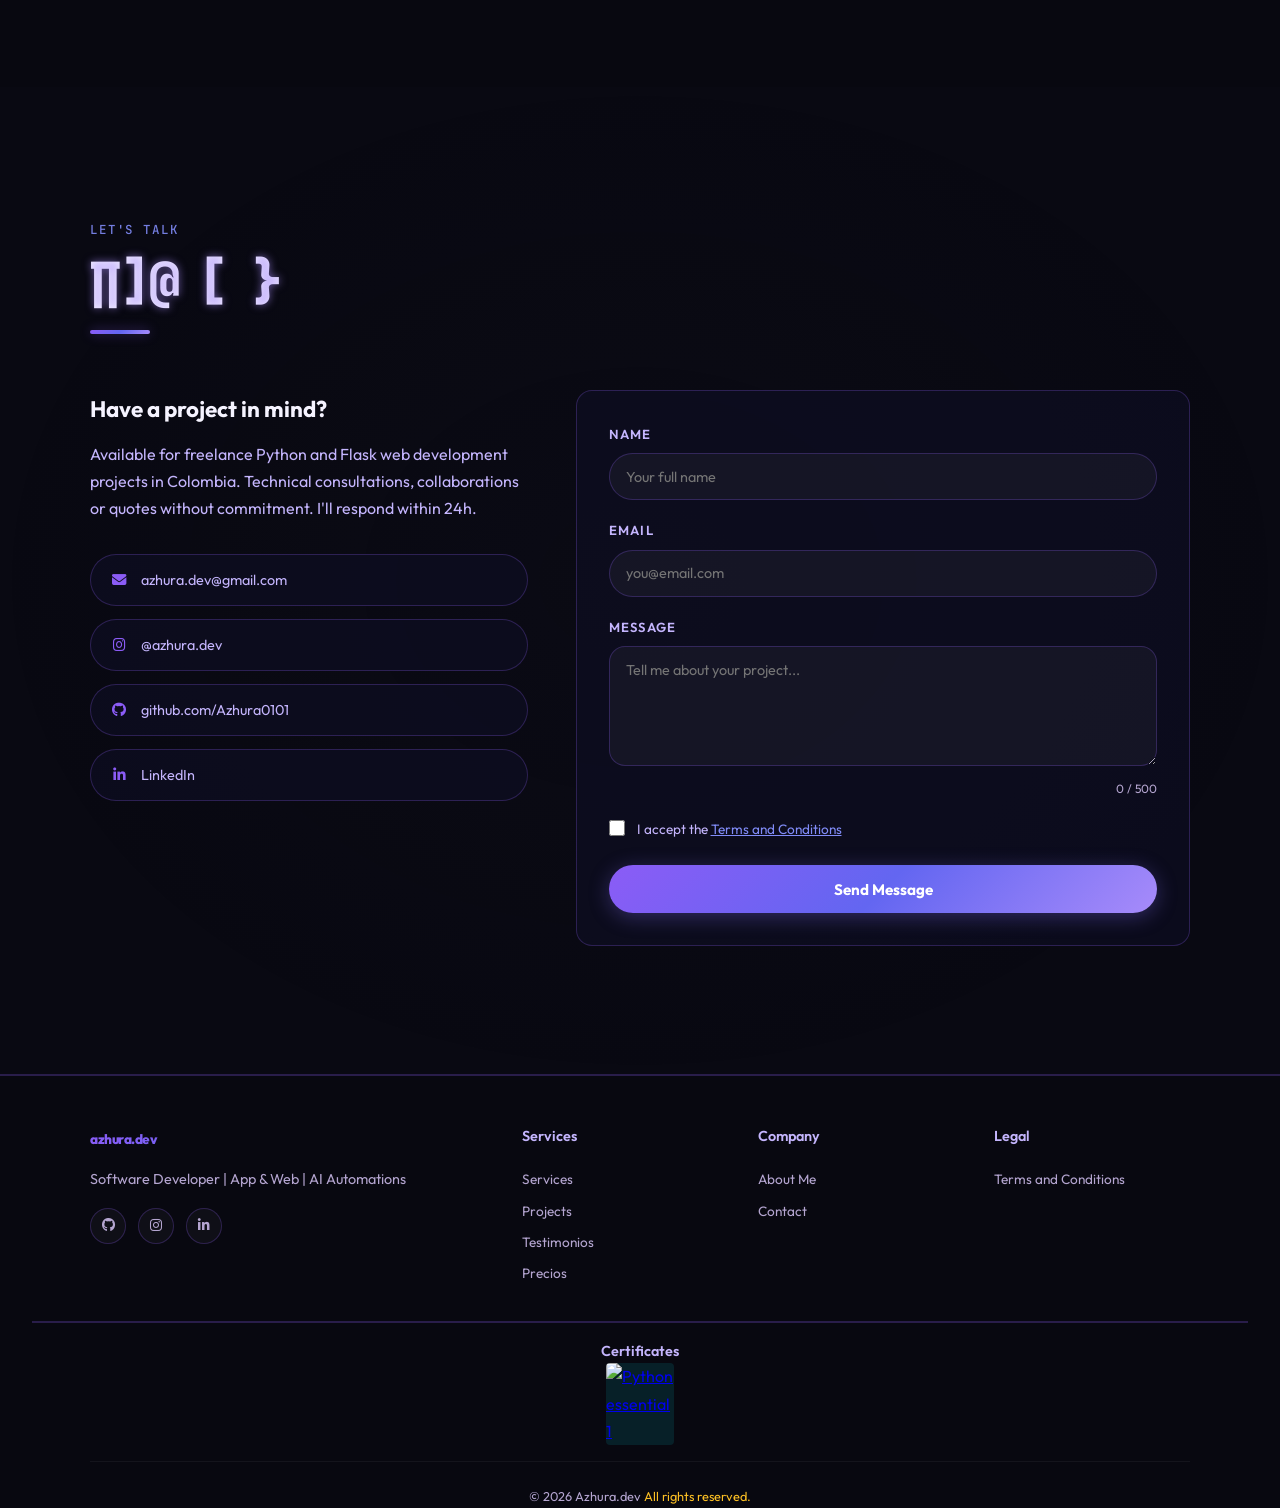
==== commit be5d6d5e: "feat: mejoras de diseño, UX, SEO y performance - Skeleton loader con shimmer animation - Estadística" ====
--- a/index.html
+++ b/index.html
@@ -4,34 +4,78 @@
     <meta charset="UTF-8">
     <meta name="viewport" content="width=device-width, initial-scale=1.0">
     <meta name="theme-color" content="#080810">
-    <title>Azhura.dev — Emanuel Zapata | Desarrollador Web & Backend</title>
-    <meta name="description" content="Portfolio de Emanuel Zapata (Azhura), Desarrollador Web Full Stack especializado en Python, Flask, SQL y experiencias web modernas. Disponible para proyectos freelance.">
-    <meta property="og:title" content="Azhura.dev — Emanuel Zapata">
-    <meta property="og:description" content="Desarrollador Web & Backend. Python · Flask · SQL · JavaScript.">
+    <title>Emanuel Zapata | Desarrollador Web Python y Flask en Colombia — Azhura.dev</title>
+    <meta name="description" content="Desarrollador web Python y Flask en Colombia. Especializado en sistemas de gestión empresarial, APIs REST, dashboards interactivos y aplicaciones web a medida. Disponible para proyectos freelance.">
+    
+    <!-- Open Graph -->
+    <meta property="og:title" content="Emanuel Zapata | Desarrollador Web Python y Flask en Colombia">
+    <meta property="og:description" content="Desarrollador web Python y Flask en Colombia. Sistemas de gestión empresarial, APIs REST y dashboards interactivos. Disponible para proyectos freelance.">
     <meta property="og:type" content="website">
+    <meta property="og:url" content="https://azhura0101.github.io/Portafolio">
+    <meta property="og:image" content="https://azhura0101.github.io/Portafolio/img/og-image.png">
+    <meta property="og:site_name" content="Azhura.dev">
+    <meta property="og:locale" content="es_CO">
+    <meta property="og:locale:alternate" content="en_US">
+    
+    <!-- Twitter Card -->
+    <meta name="twitter:card" content="summary_large_image">
+    <meta name="twitter:title" content="Emanuel Zapata | Desarrollador Web Python y Flask en Colombia">
+    <meta name="twitter:description" content="Desarrollador web Python y Flask en Colombia. Sistemas de gestión empresarial, APIs REST y dashboards interactivos.">
+    <meta name="twitter:image" content="https://azhura0101.github.io/Portafolio/img/og-image.png">
+    
     <meta name="google-site-verification" content="omiFhcA0F3DwWUgw6MEyz4TLYimPYX5Erp7LLICU5FQ" />
+    
+    <!-- Preload critical resources -->
+    <link rel="preload" href="https://drive.google.com/file/d/1EdHUCnzPXkcvUdR0XGnHJLC2O0FIB38l/view?usp=sharing" as="document">
+    
+    <!-- JSON-LD Structured Data -->
     <script type="application/ld+json">
     {
         "@context": "https://schema.org",
         "@type": "Person",
         "name": "Emanuel Zapata",
         "alternateName": "Azhura",
-        "jobTitle": "Desarrollador Web & Backend",
+        "jobTitle": "Desarrollador Web Python y Flask",
+        "description": "Desarrollador web freelance en Colombia especializado en Python, Flask, APIs REST y sistemas de gestión empresarial.",
         "url": "https://azhura0101.github.io/Portafolio",
         "email": "azhura.dev@gmail.com",
-        "knowsAbout": ["Python", "Flask", "SQL", "JavaScript", "HTML", "CSS", "Backend Development"],
+        "knowsAbout": ["Python", "Flask", "SQLAlchemy", "PostgreSQL", "JavaScript", "HTML", "CSS", "REST API", "Backend Development", "Web Development"],
+        "hasSkill": ["Python", "Flask", "PostgreSQL", "JavaScript", "Bootstrap"],
         "sameAs": [
             "https://github.com/Azhura0101",
             "https://www.linkedin.com/in/emanuel-zapata-b7ba3639b",
             "https://www.instagram.com/azhura.dev/"
-        ]
+        ],
+        "worksFor": {
+            "@type": "Organization",
+            "name": "Freelance"
+        },
+        "address": {
+            "@type": "PostalAddress",
+            "addressCountry": "CO"
+        },
+        "areaServed": {
+            "@type": "Country",
+            "name": "Colombia"
+        }
     }
     </script>
 
+    <!-- Preconnect for speed -->
     <link rel="preconnect" href="https://fonts.googleapis.com">
     <link rel="preconnect" href="https://fonts.gstatic.com" crossorigin>
+    <link rel="preconnect" href="https://cdnjs.cloudflare.com" crossorigin>
+    <link rel="preconnect" href="https://images.credly.com" crossorigin>
+    <link rel="dns-prefetch" href="https://sistema-base-demo.onrender.com">
+    <link rel="dns-prefetch" href="https://catalogomanosproductivas.vercel.app">
+    
+    <!-- Fonts with display=swap for instant render -->
     <link href="https://fonts.googleapis.com/css2?family=Outfit:wght@300;400;500;600;700;800;900&family=JetBrains+Mono:wght@400;500&display=swap" rel="stylesheet">
+    
+    <!-- Font Awesome lazy loaded -->
     <link rel="stylesheet" href="https://cdnjs.cloudflare.com/ajax/libs/font-awesome/6.5.0/css/all.min.css" media="print" onload="this.media='all'">
+    
+    <!-- Critical CSS -->
     <link rel="stylesheet" href="style.css">
     <link rel="preload" href="favicon.svg" as="image">
     <link rel="icon" type="image/svg+xml" href="favicon.svg" />
@@ -44,6 +88,24 @@
     </svg>
 </head>
 <body>
+
+    <!-- Skip to content -->
+    <a href="#inicio" class="skip-to-content">Saltar al contenido</a>
+
+    <!-- Skeleton Loader -->
+    <div class="skeleton-overlay" id="skeleton-overlay">
+        <div class="skeleton-hero">
+            <div class="skeleton-line skeleton-badge"></div>
+            <div class="skeleton-line skeleton-title"></div>
+            <div class="skeleton-line skeleton-subtitle"></div>
+            <div class="skeleton-line skeleton-text"></div>
+            <div class="skeleton-line skeleton-text-short"></div>
+            <div class="skeleton-buttons">
+                <div class="skeleton-line skeleton-btn"></div>
+                <div class="skeleton-line skeleton-btn"></div>
+            </div>
+        </div>
+    </div>
 
     <!-- Cosmic noise texture overlay -->
     <div class="noise-overlay" aria-hidden="true"></div>
@@ -163,20 +225,21 @@
             <h2 class="section-title" data-i18n="about_title">Sobre Mí</h2>
             <div class="section-divider"></div>
             <div class="about-grid">
-                <div class="about-text">
+                <div class="about-text reveal">
                     <p data-i18n="about_p1">Soy un <strong>desarrollador web autodidacta</strong> con base en Colombia, apasionado por construir soluciones que van desde simples landing pages hasta sistemas completos de gestión empresarial.</p>
                     <p data-i18n="about_p2">Mi stack central es <strong>Python + Flask</strong> para el backend, con <strong>SQLAlchemy</strong> como ORM de confianza y <strong>Bootstrap/CSS personalizado</strong> en el frontend. No me limito a templates: entiendo la arquitectura que hay detrás.</p>
                     <p data-i18n="about_p3">Me interesa especialmente la intersección entre <strong>usabilidad, performance y diseño</strong>. Creo que un buen software debe ser rápido, confiable y, sobre todo, útil.</p>
                     <div class="about-stats">
-                        <div class="stat-card">
-                            <span class="number" data-count="3">0+</span>
-                            <span class="label" data-i18n="stat_exp">Años construyendo</span>
-                        </div>
-                        <div class="stat-card">
+                        <div class="stat-card reveal">
+                            <span class="number" data-count="4">0+</span>
+                            <span class="label" data-i18n="stat_exp">Años aprendiendo</span>
+                            <span class="stat-sub" data-i18n="stat_exp_sub">+2 años construyendo</span>
+                        </div>
+                        <div class="stat-card reveal">
                             <span class="number" data-count="10">0+</span>
                             <span class="label" data-i18n="stat_proj">Proyectos entregados</span>
                         </div>
-                        <div class="stat-card">
+                        <div class="stat-card reveal">
                             <span class="number" data-count="5">0+</span>
                             <span class="label" data-i18n="stat_clients">Clientes atendidos</span>
                         </div>
@@ -307,7 +370,7 @@
                     <div class="project-image">
                         <span class="featured-badge" data-i18n="proj_featured_badge">Destacado</span>
                         <span class="status-badge produccion" data-i18n="badge_produccion">Comisionado</span>
-                        <img id="stride-img" src="img/black.webp" alt="Stride Base Preview" loading="lazy">
+                        <img id="stride-img" src="img/black.webp" alt="Stride Base - Sistema de gestión empresarial con Python y Flask" loading="lazy">
                     </div>
                     <div class="project-content">
                         <h3 data-i18n="proj_flask_title">Stride Base</h3>
@@ -336,7 +399,7 @@
                 <div class="project-card reveal">
                     <div class="project-image">
                         <span class="status-badge demo" data-i18n="badge_demo">Demo</span>
-                        <img src="https://raw.githubusercontent.com/Azhura0101/NexusAI/4ed8174ad06da8cdfdb1dbe9291ef15503cedbde/assets/Preset.png" alt="NexusAI" loading="lazy">
+                        <img src="https://raw.githubusercontent.com/Azhura0101/NexusAI/4ed8174ad06da8cdfdb1dbe9291ef15503cedbde/assets/Preset.png" alt="NexusAI - Plataforma de análisis de redes sociales" loading="lazy">
                     </div>
                     <div class="project-content">
                         <h3 data-i18n="proj_NexusAI_title">NexusAI</h3>
@@ -361,7 +424,7 @@
                 <div class="project-card reveal">
                     <div class="project-image">
                         <span class="status-badge produccion" data-i18n="badge_produccion">Comisionado</span>
-                        <img src="img/Catalogo.webp" alt="Catálogo Manos Productivas" loading="lazy">
+                        <img src="img/Catalogo.webp" alt="Catálogo web Manos Productivas - Desarrollado con HTML, CSS y JavaScript" loading="lazy">
                     </div>
                     <div class="project-content">
                         <h3 data-i18n="proj_catalogo_title">Catálogo Manos Productivas</h3>
@@ -382,7 +445,7 @@
                 <div class="project-card reveal">
                     <div class="project-image">
                         <span class="status-badge demo" data-i18n="badge_demo">Demo</span>
-                        <img src="img/Wisamy.webp" alt="Landing Page Ropa" loading="lazy">
+                        <img src="img/Wisamy.webp" alt="Landing page de ropa - Diseño responsive y moderno" loading="lazy">
                     </div>
                     <div class="project-content">
                         <h3 data-i18n="proj_landing_title">Landing Page de Ropa</h3>
@@ -404,7 +467,7 @@
                 <div class="project-card reveal">
                     <div class="project-image">
                         <span class="status-badge produccion" data-i18n="badge_produccion">Comisionado</span>
-                        <img src="img/juan.webp" alt="Donde Juan" loading="lazy">
+                        <img src="img/juan.webp" alt="Donde Juan - Menú digital con pedidos por WhatsApp" loading="lazy">
                     </div>
                     <div class="project-content">
                         <h3 data-i18n="proj_bagre_title">Donde Juan</h3>
@@ -649,7 +712,7 @@
             <p style="margin-bottom: 0; padding-bottom: 0;" data-i18n="footer_certs_title">Certificados</p>
             <div class="badge-image">
                 <a href="https://www.credly.com/badges/590c0de6-1fcb-4fc5-b361-fdb1b17bee84/embedded" target="_blank">
-                    <img src="https://images.credly.com/images/68c0b94d-f6ac-40b1-a0e0-921439eb092e/image.png" alt="Python essential 1">
+                    <img src="https://images.credly.com/images/68c0b94d-f6ac-40b1-a0e0-921439eb092e/image.png" alt="Python essential 1" loading="lazy">
                 </a>
             </div>
         </div>
@@ -657,6 +720,8 @@
         <div class="footer-bottom">
             <p>© <span id="currentYear"></span> Azhura.dev <em data-i18n="footer_rights">Todos los derechos reservados.</em></p>
         </div>
+
+
     </footer>
 
 
@@ -667,9 +732,7 @@
 
 
 
-
-
-    <script src="translations.js"></script>
-    <script src="script.js"></script>
+    <script src="translations.js" defer></script>
+    <script src="script.js" defer></script>
 </body>
 </html>
--- a/style.css
+++ b/style.css
@@ -38,8 +38,8 @@
   --color-danger: #ef4444;
   --text-primary: #f5f3ff;
   --text-secondary: #c4b5fd;
-  --text-muted: #9b8cc0;
-  --border-glass: rgba(139, 92, 246, 0.15);
+  --text-muted: #b4a5d0;
+  --border-glass: rgba(139, 92, 246, 0.25);
   --shadow-glow: 0 0 50px rgba(139, 92, 246, 0.3);
   --gradient-hero: linear-gradient(135deg, #8b5cf6 0%, #6366f1 50%, #a78bfa 100%);
   --gradient-purple: linear-gradient(135deg, #8b5cf6 0%, #7c3aed 100%);
@@ -160,13 +160,13 @@
 }
 
 nav.scrolled::before {
-  background: rgba(5, 3, 12, 0.85);
-  backdrop-filter: blur(16px);
-  -webkit-backdrop-filter: blur(16px);
+  background: rgba(5, 3, 12, 0.9);
+  backdrop-filter: blur(20px);
+  -webkit-backdrop-filter: blur(20px);
 }
 
 nav.scrolled {
-  border-bottom-color: rgba(139, 92, 246, 0.15);
+  border-bottom-color: rgba(139, 92, 246, 0.25);
 }
 
 .nav-inner {
@@ -215,7 +215,7 @@
   font-weight: 500;
   padding: 0.4rem 0.9rem;
   border-radius: 999px;
-  transition: background 0.25s, color 0.25s;
+  transition: all 0.3s cubic-bezier(0.4, 0, 0.2, 1);
 }
 
 .nav-links a:hover,
@@ -515,15 +515,16 @@
   align-items: center;
   gap: 0.5rem;
   background: rgba(var(--accent-purple-mid-rgb), 0.15);
-  border: 1px solid rgba(var(--accent-purple-mid-rgb), 0.3);
+  border: 1px solid rgba(var(--accent-purple-mid-rgb), 0.35);
   color: var(--accent-cyan);
   font-size: 0.85rem;
   font-weight: 500;
-  padding: 0.4rem 1.2rem;
+  padding: 0.5rem 1.4rem;
   border-radius: 999px;
   margin-bottom: 1.5rem;
   animation: fadeInDown 0.6s ease 0.1s both;
   font-family: var(--font-mono);
+  box-shadow: 0 0 15px rgba(139, 92, 246, 0.15);
 }
 
 .hero-badge::before {
@@ -621,6 +622,16 @@
   color: #fff;
   border: none;
   box-shadow: 0 4px 20px rgba(var(--accent-purple-mid-rgb), 0.4);
+  position: relative;
+  overflow: hidden;
+}
+.btn-primary .ripple {
+  position: absolute;
+  border-radius: 50%;
+  background: rgba(255, 255, 255, 0.3);
+  transform: scale(0);
+  animation: ripple-effect 0.6s linear;
+  pointer-events: none;
 }
 
 .btn-primary:hover {
@@ -643,6 +654,16 @@
   color: var(--text-primary);
   border: 1px solid var(--border-glass);
   font-family: var(--font-main);
+  position: relative;
+  overflow: hidden;
+}
+.btn-ghost .ripple {
+  position: absolute;
+  border-radius: 50%;
+  background: rgba(139, 92, 246, 0.2);
+  transform: scale(0);
+  animation: ripple-effect 0.6s linear;
+  pointer-events: none;
 }
 
 .btn-ghost:hover {
@@ -657,7 +678,7 @@
 section {
   position: relative;
   z-index: 1;
-  padding: 6rem 2rem;
+  padding: 8rem 2rem;
   scroll-margin-top: calc(var(--nav-height) + 16px);
 }
 
@@ -679,11 +700,11 @@
 }
 
 .section-title {
-  font-size: clamp(2rem, 4vw, 2.8rem);
+  font-size: clamp(2.2rem, 5vw, 3.2rem);
   font-weight: 800;
-  letter-spacing: -1px;
-  line-height: 1.15;
-  margin-bottom: 1rem;
+  letter-spacing: -1.5px;
+  line-height: 1.1;
+  margin-bottom: 1.25rem;
   background: linear-gradient(90deg, var(--text-primary) 0%, var(--accent-purple-light) 50%, var(--text-primary) 100%);
   background-size: 200% auto;
   -webkit-background-clip: text;
@@ -706,11 +727,12 @@
 
 /* Divider line */
 .section-divider {
-  width: 50px;
-  height: 3px;
+  width: 60px;
+  height: 4px;
   background: var(--gradient-hero);
-  border-radius: 2px;
+  border-radius: 3px;
   margin-bottom: 3.5rem;
+  box-shadow: 0 0 12px rgba(139, 92, 246, 0.4);
 }
 
 /* ==========================================
@@ -718,15 +740,20 @@
    ========================================== */
 .glass-card {
   background: rgba(12, 10, 28, 0.45);
-  border: 1px solid rgba(139, 92, 246, 0.15);
+  border: 1px solid rgba(139, 92, 246, 0.25);
   border-radius: var(--radius);
   backdrop-filter: blur(12px);
   -webkit-backdrop-filter: blur(12px);
-  transition: var(--transition);
+  transition: all 0.4s cubic-bezier(0.4, 0, 0.2, 1);
   position: relative;
   overflow: hidden;
   padding: 2rem;
-  box-shadow: 0 15px 40px rgba(139, 92, 246, 0.12), 0 0 20px rgba(139,92,246,0.04);
+  box-shadow: 0 20px 50px rgba(139, 92, 246, 0.15), 0 0 25px rgba(139,92,246,0.06);
+}
+
+.glass-card:hover {
+  box-shadow: 0 25px 60px rgba(139, 92, 246, 0.25), 0 0 35px rgba(139, 92, 246, 0.12);
+  border-color: rgba(139, 92, 246, 0.4);
 }
 
 /* Shine + neon line layers on cards */
@@ -820,15 +847,15 @@
 
 .stat-card {
   background: rgba(139, 92, 246, 0.06);
-  border: 1px solid rgba(139, 92, 246, 0.18);
+  border: 1px solid rgba(139, 92, 246, 0.25);
   border-radius: var(--radius);
   padding: 1.6rem 1.4rem;
   text-align: center;
-  transition: var(--transition);
+  transition: all 0.4s cubic-bezier(0.4, 0, 0.2, 1);
   animation: fadeInUp 0.6s ease both;
   position: relative;
   overflow: hidden;
-  box-shadow: 0 10px 25px rgba(139, 92, 246, 0.1), 0 0 15px rgba(139,92,246,0.03);
+  box-shadow: 0 12px 30px rgba(139, 92, 246, 0.12), 0 0 18px rgba(139,92,246,0.04);
 }
 
 .stat-card::before {
@@ -837,7 +864,7 @@
   top: 0; left: 0; right: 0;
   height: 2px;
   background: var(--gradient-hero);
-  opacity: 0.6;
+  opacity: 0.8;
 }
 
 .stat-card:nth-child(1) { animation-delay: 0.1s; }
@@ -846,9 +873,9 @@
 .stat-card:nth-child(4) { animation-delay: 0.4s; }
 
 .stat-card:hover {
-  border-color: rgba(139, 92, 246, 0.5);
-  box-shadow: 0 0 20px rgba(139, 92, 246, 0.2);
-  transform: translateY(-3px);
+  border-color: rgba(139, 92, 246, 0.6);
+  box-shadow: 0 0 25px rgba(139, 92, 246, 0.25);
+  transform: translateY(-4px);
 }
 
 .stat-card .number {
@@ -867,6 +894,13 @@
   color: var(--text-muted);
   font-weight: 500;
   margin-top: 0.3rem;
+}
+.stat-sub {
+  font-size: 0.7rem;
+  color: var(--accent-purple-light);
+  font-weight: 500;
+  margin-top: 0.2rem;
+  opacity: 0.8;
 }
 
 /* Timeline */
@@ -1058,14 +1092,14 @@
 .service-card {
   padding: 2rem;
   background: rgba(10, 6, 24, 0.50);
-  border: 1px solid rgba(139, 92, 246, 0.15);
+  border: 1px solid rgba(139, 92, 246, 0.25);
   border-radius: var(--radius);
   backdrop-filter: blur(12px);
   -webkit-backdrop-filter: blur(12px);
-  transition: var(--transition);
+  transition: all 0.4s cubic-bezier(0.4, 0, 0.2, 1);
   position: relative;
   overflow: hidden;
-  box-shadow: 0 15px 40px rgba(139, 92, 246, 0.12), 0 0 20px rgba(139,92,246,0.04);
+  box-shadow: 0 20px 50px rgba(139, 92, 246, 0.15), 0 0 25px rgba(139,92,246,0.06);
 }
 
 .service-card::before {
@@ -1076,15 +1110,15 @@
   background: var(--gradient-hero);
   transform: scaleX(0);
   transform-origin: left;
-  transition: transform 0.45s ease;
+  transition: transform 0.5s cubic-bezier(0.4, 0, 0.2, 1);
   z-index: 2;
 }
 
 .service-card:hover::before { transform: scaleX(1); }
 .service-card:hover {
-  border-color: rgba(139, 92, 246, 0.45);
-  transform: translateY(-6px);
-  box-shadow: 0 20px 50px rgba(139, 92, 246, 0.18), 0 0 18px rgba(139,92,246,0.06);
+  border-color: rgba(139, 92, 246, 0.55);
+  transform: translateY(-8px);
+  box-shadow: 0 25px 60px rgba(139, 92, 246, 0.25), 0 0 30px rgba(139,92,246,0.1);
 }
 
 .service-icon-wrap {
@@ -1148,7 +1182,10 @@
 /* ==========================================
    PROJECTS SECTION
    ========================================== */
-#proyectos { background: rgba(8, 8, 16, 0.25); }
+#proyectos { 
+  background: rgba(8, 8, 16, 0.3);
+  background-image: linear-gradient(180deg, rgba(139, 92, 246, 0.03) 0%, transparent 50%);
+}
 
 #proyectos::before {
   content: '';
@@ -1167,21 +1204,21 @@
 
 .project-card {
   background: rgba(10, 6, 24, 0.50);
-  border: 1px solid rgba(139, 92, 246, 0.15);
+  border: 1px solid rgba(139, 92, 246, 0.25);
   border-radius: var(--radius);
   overflow: hidden;
-  transition: var(--transition);
+  transition: all 0.4s cubic-bezier(0.4, 0, 0.2, 1);
   display: flex;
   flex-direction: column;
   backdrop-filter: blur(12px);
   -webkit-backdrop-filter: blur(12px);
-  box-shadow: 0 15px 40px rgba(139, 92, 246, 0.12), 0 0 20px rgba(139,92,246,0.04);
+  box-shadow: 0 20px 50px rgba(139, 92, 246, 0.15), 0 0 25px rgba(139,92,246,0.06);
 }
 
 .project-card:hover {
-  border-color: rgba(139, 92, 246, 0.45);
-  transform: translateY(-6px);
-  box-shadow: 0 20px 50px rgba(139, 92, 246, 0.18), 0 0 18px rgba(139,92,246,0.06);
+  border-color: rgba(139, 92, 246, 0.55);
+  transform: translateY(-8px);
+  box-shadow: 0 25px 60px rgba(139, 92, 246, 0.25), 0 0 30px rgba(139,92,246,0.1);
 }
 
 .project-card.featured {
@@ -1785,6 +1822,10 @@
   to   { opacity: 1; transform: translateX(0); }
 }
 
+@keyframes ripple-effect {
+  to { transform: scale(4); opacity: 0; }
+}
+
 /* Scroll reveal */
 .reveal {
   opacity: 0;
@@ -1796,6 +1837,36 @@
   opacity: 1;
   transform: translateY(0);
 }
+
+/* Stagger delays for grid items */
+.skills-grid .reveal:nth-child(1) { transition-delay: 0.05s; }
+.skills-grid .reveal:nth-child(2) { transition-delay: 0.1s; }
+.skills-grid .reveal:nth-child(3) { transition-delay: 0.15s; }
+.skills-grid .reveal:nth-child(4) { transition-delay: 0.2s; }
+.skills-grid .reveal:nth-child(5) { transition-delay: 0.25s; }
+.skills-grid .reveal:nth-child(6) { transition-delay: 0.3s; }
+.skills-grid .reveal:nth-child(7) { transition-delay: 0.35s; }
+.skills-grid .reveal:nth-child(8) { transition-delay: 0.4s; }
+.skills-grid .reveal:nth-child(9) { transition-delay: 0.45s; }
+.skills-grid .reveal:nth-child(10) { transition-delay: 0.5s; }
+.skills-grid .reveal:nth-child(11) { transition-delay: 0.55s; }
+.skills-grid .reveal:nth-child(12) { transition-delay: 0.6s; }
+.skills-grid .reveal:nth-child(13) { transition-delay: 0.65s; }
+.skills-grid .reveal:nth-child(14) { transition-delay: 0.7s; }
+
+.services-grid .reveal:nth-child(1) { transition-delay: 0.1s; }
+.services-grid .reveal:nth-child(2) { transition-delay: 0.2s; }
+.services-grid .reveal:nth-child(3) { transition-delay: 0.3s; }
+.services-grid .reveal:nth-child(4) { transition-delay: 0.4s; }
+
+.about-stats .reveal:nth-child(1) { transition-delay: 0.1s; }
+.about-stats .reveal:nth-child(2) { transition-delay: 0.2s; }
+.about-stats .reveal:nth-child(3) { transition-delay: 0.3s; }
+
+.projects-grid .reveal:nth-child(1) { transition-delay: 0.1s; }
+.projects-grid .reveal:nth-child(2) { transition-delay: 0.2s; }
+.projects-grid .reveal:nth-child(3) { transition-delay: 0.3s; }
+.projects-grid .reveal:nth-child(4) { transition-delay: 0.4s; }
 
 @keyframes navFadeIn {
   from { opacity: 0; }
@@ -1911,7 +1982,7 @@
     transform: rotate(-45deg) translate(4px, -4px);
   }
 
-  section { padding: 4rem 1.2rem; }
+  section { padding: 5rem 1.2rem; }
   .nav-inner { padding: 0 1.2rem; }
   .hero-buttons { gap: 0.7rem; justify-content: center; }
   .about-stats { grid-template-columns: 1fr 1fr; }
@@ -2051,7 +2122,7 @@
   width: 360px; max-height: 420px;
   border-radius: 16px; overflow: hidden;
   background: rgba(12,10,28,0.95);
-  border: 1px solid rgba(139,92,246,0.2);
+  border: 1px solid rgba(139,92,246,0.3);
   box-shadow: 0 20px 60px rgba(0,0,0,0.6);
   display: flex; flex-direction: column;
   transform: scale(0.5) translateY(30px); opacity: 0;
@@ -2488,6 +2559,10 @@
 /* ==========================================
    TESTIMONIALS
    ========================================== */
+#testimonios {
+  background: rgba(8, 8, 16, 0.2);
+  background-image: linear-gradient(180deg, transparent 0%, rgba(139, 92, 246, 0.04) 100%);
+}
 .testimonials-grid {
   display: grid;
   grid-template-columns: repeat(auto-fit, minmax(300px, 1fr));
@@ -2496,14 +2571,16 @@
 }
 .testimonial-card {
   background: rgba(139, 92, 246, 0.05);
-  border: 1px solid rgba(139, 92, 246, 0.15);
+  border: 1px solid rgba(139, 92, 246, 0.25);
   border-radius: 16px;
-  padding: 24px;
-  transition: transform 0.3s, box-shadow 0.3s;
+  padding: 28px;
+  transition: all 0.4s cubic-bezier(0.4, 0, 0.2, 1);
+  box-shadow: 0 15px 40px rgba(139, 92, 246, 0.1);
 }
 .testimonial-card:hover {
-  transform: translateY(-4px);
-  box-shadow: 0 12px 40px rgba(139, 92, 246, 0.15);
+  transform: translateY(-6px);
+  box-shadow: 0 20px 50px rgba(139, 92, 246, 0.2);
+  border-color: rgba(139, 92, 246, 0.45);
 }
 .testimonial-text {
   font-size: 0.95rem;
@@ -2543,6 +2620,10 @@
 /* ==========================================
    PRICING
    ========================================== */
+#precios {
+  background: rgba(8, 8, 16, 0.25);
+  background-image: linear-gradient(180deg, rgba(139, 92, 246, 0.03) 0%, transparent 50%);
+}
 .pricing-intro {
   text-align: center;
   max-width: 600px;
@@ -2558,19 +2639,22 @@
 }
 .pricing-card {
   background: rgba(139, 92, 246, 0.05);
-  border: 1px solid rgba(139, 92, 246, 0.15);
+  border: 1px solid rgba(139, 92, 246, 0.25);
   border-radius: 16px;
-  padding: 28px;
+  padding: 32px;
   text-align: center;
-  transition: transform 0.3s, box-shadow 0.3s;
+  transition: all 0.4s cubic-bezier(0.4, 0, 0.2, 1);
+  box-shadow: 0 15px 40px rgba(139, 92, 246, 0.1);
 }
 .pricing-card:hover {
-  transform: translateY(-4px);
-  box-shadow: 0 12px 40px rgba(139, 92, 246, 0.15);
+  transform: translateY(-6px);
+  box-shadow: 0 20px 50px rgba(139, 92, 246, 0.2);
+  border-color: rgba(139, 92, 246, 0.45);
 }
 .pricing-card.featured {
   border-color: var(--accent-purple);
   background: rgba(139, 92, 246, 0.1);
+  box-shadow: 0 20px 50px rgba(139, 92, 246, 0.15);
 }
 .pricing-card h3 {
   font-size: 1.1rem;
@@ -2615,7 +2699,8 @@
   font-size: 0.8rem;
   color: var(--accent-purple);
   font-weight: 500;
-  margin-top: 8px;
+  margin-top: 0;
+  margin-bottom: 12px;
   padding: 8px 12px;
   background: rgba(139, 92, 246, 0.08);
   border-radius: 8px;
@@ -2663,6 +2748,112 @@
   }
 }
 
-
-
-
+/* ==========================================
+   SKELETON LOADER
+   ========================================== */
+.skeleton-overlay {
+  position: fixed;
+  inset: 0;
+  z-index: 9999;
+  background: var(--bg-primary);
+  display: flex;
+  align-items: center;
+  justify-content: center;
+  transition: opacity 0.5s ease, visibility 0.5s ease;
+}
+.skeleton-overlay.hidden {
+  opacity: 0;
+  visibility: hidden;
+  pointer-events: none;
+}
+.skeleton-hero {
+  display: flex;
+  flex-direction: column;
+  align-items: center;
+  gap: 1.2rem;
+  width: 100%;
+  max-width: 500px;
+  padding: 0 2rem;
+}
+.skeleton-line {
+  height: 16px;
+  border-radius: 8px;
+  background: linear-gradient(90deg, rgba(139,92,246,0.06) 25%, rgba(139,92,246,0.14) 50%, rgba(139,92,246,0.06) 75%);
+  background-size: 200% 100%;
+  animation: shimmer 1.5s infinite;
+}
+.skeleton-badge {
+  width: 160px;
+  height: 28px;
+  border-radius: 999px;
+}
+.skeleton-title {
+  width: 340px;
+  height: 48px;
+}
+.skeleton-subtitle {
+  width: 200px;
+  height: 24px;
+}
+.skeleton-text {
+  width: 280px;
+  height: 14px;
+}
+.skeleton-text-short {
+  width: 220px;
+  height: 14px;
+}
+.skeleton-buttons {
+  display: flex;
+  gap: 1rem;
+  margin-top: 0.5rem;
+}
+.skeleton-btn {
+  width: 140px;
+  height: 44px;
+  border-radius: 12px;
+}
+@keyframes shimmer {
+  0% { background-position: -200% 0; }
+  100% { background-position: 200% 0; }
+}
+
+/* ==========================================
+   FOCUS VISIBLE STATES
+   ========================================== */
+*:focus-visible {
+  outline: 2px solid var(--accent-purple);
+  outline-offset: 3px;
+  border-radius: 4px;
+}
+
+.btn-primary:focus-visible,
+.btn-ghost:focus-visible {
+  outline-offset: 4px;
+}
+
+/* ==========================================
+   SKIP TO CONTENT
+   ========================================== */
+.skip-to-content {
+  position: fixed;
+  top: -100px;
+  left: 50%;
+  transform: translateX(-50%);
+  background: var(--gradient-hero);
+  color: #fff;
+  padding: 0.75rem 1.5rem;
+  border-radius: 8px;
+  font-weight: 600;
+  z-index: 10000;
+  transition: top 0.3s ease;
+  text-decoration: none;
+}
+
+.skip-to-content:focus {
+  top: 16px;
+}
+
+
+
+
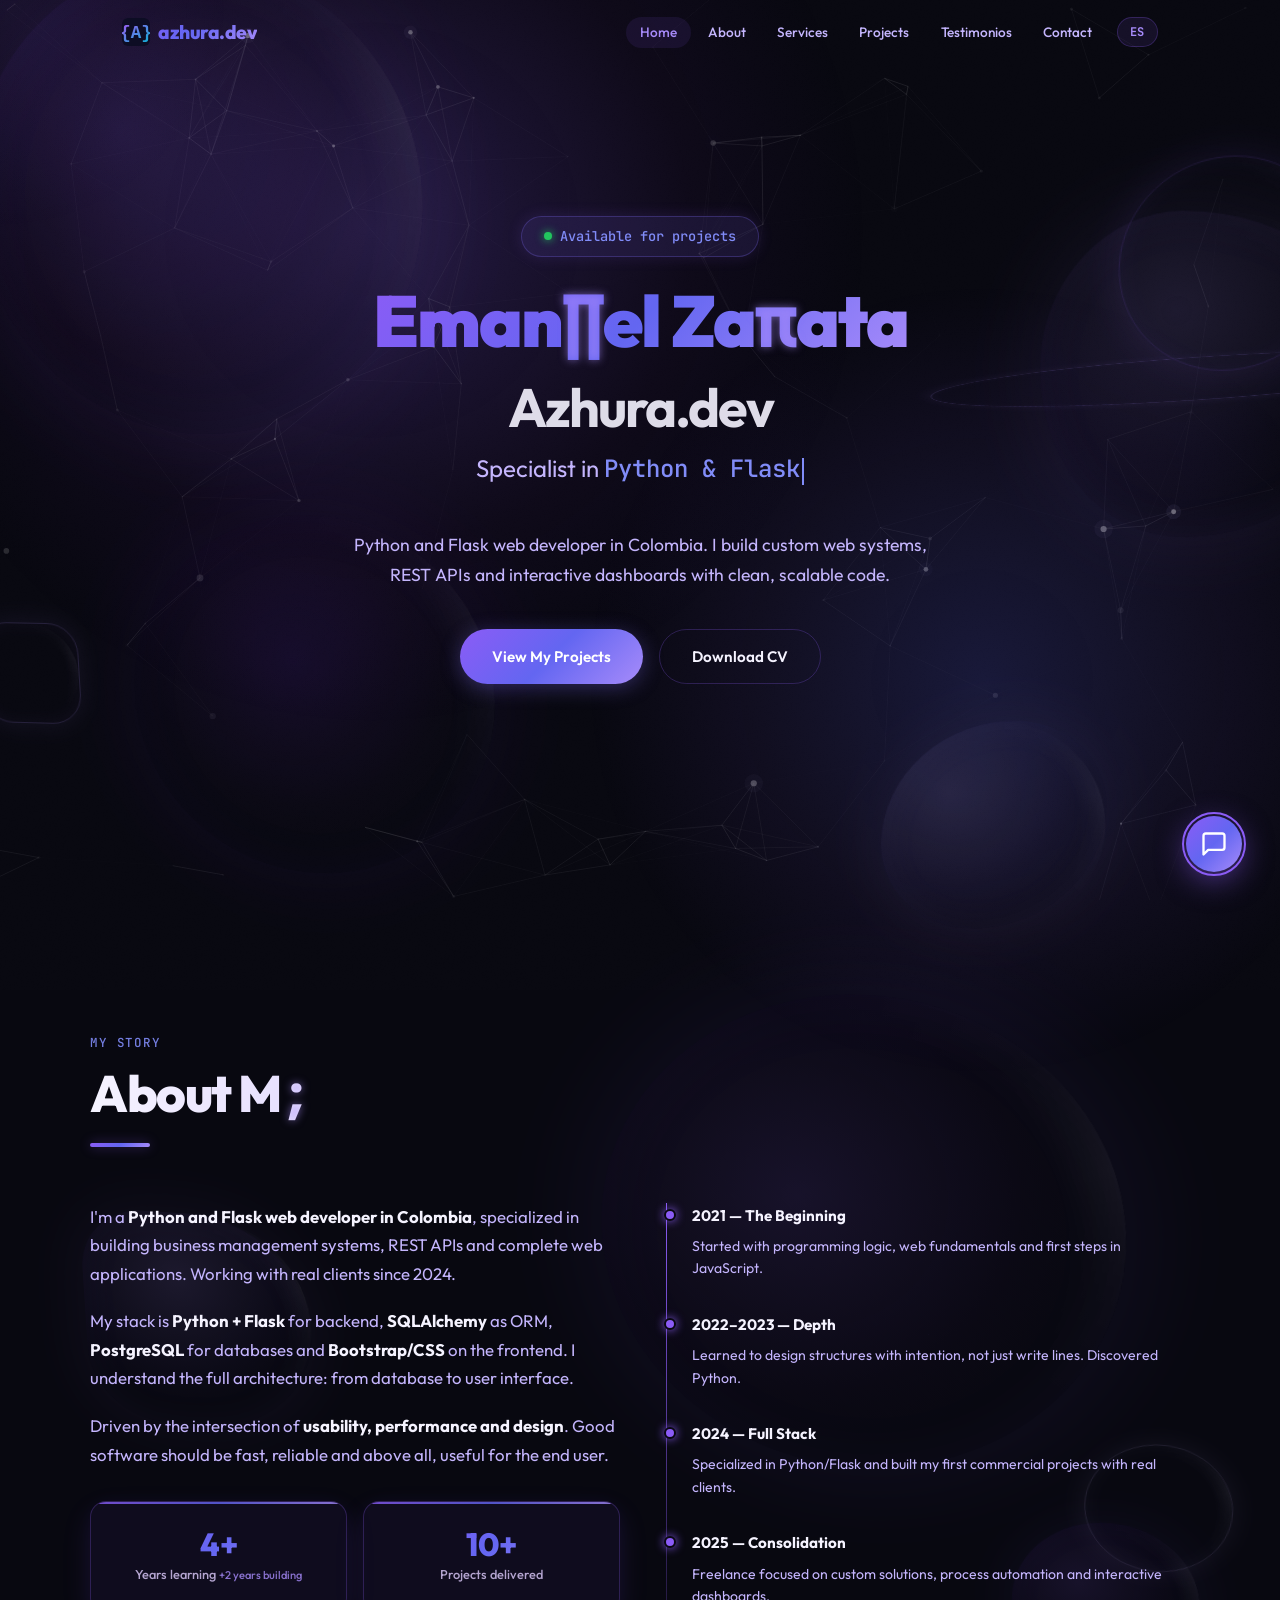
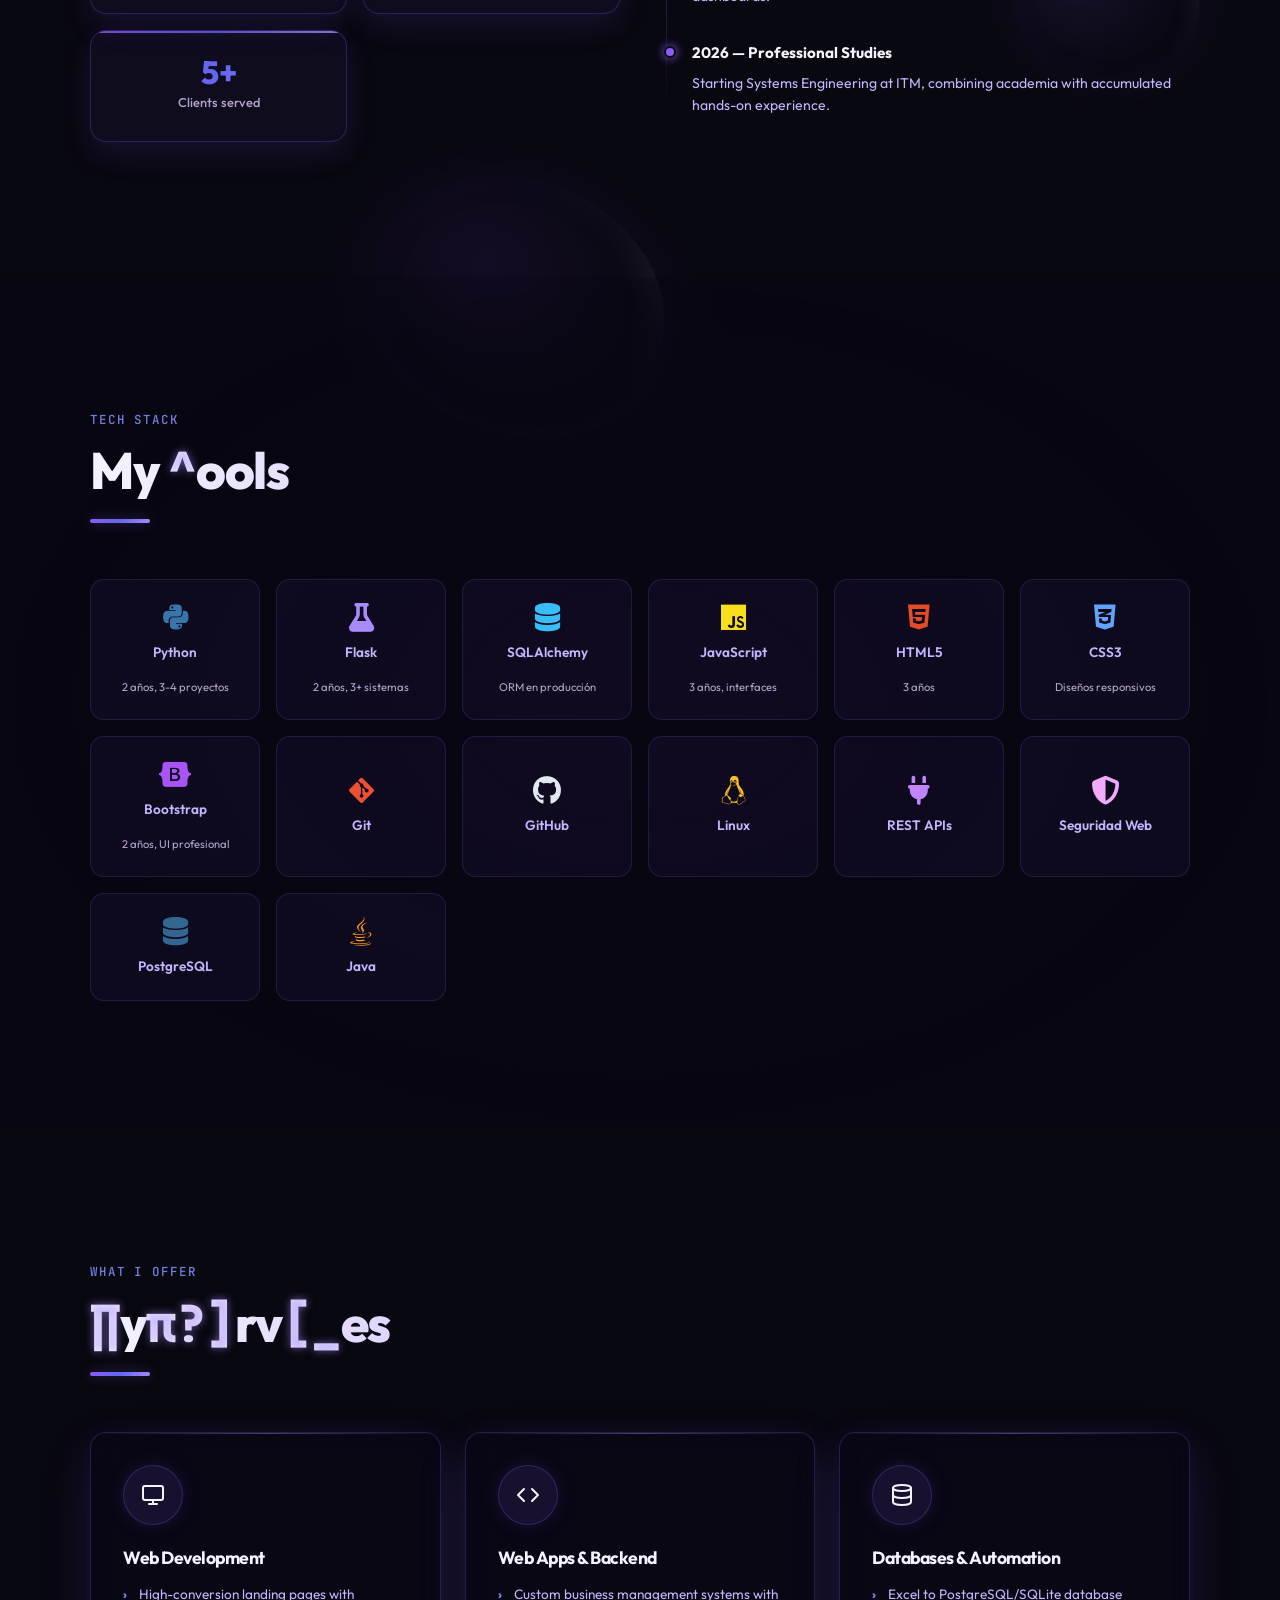
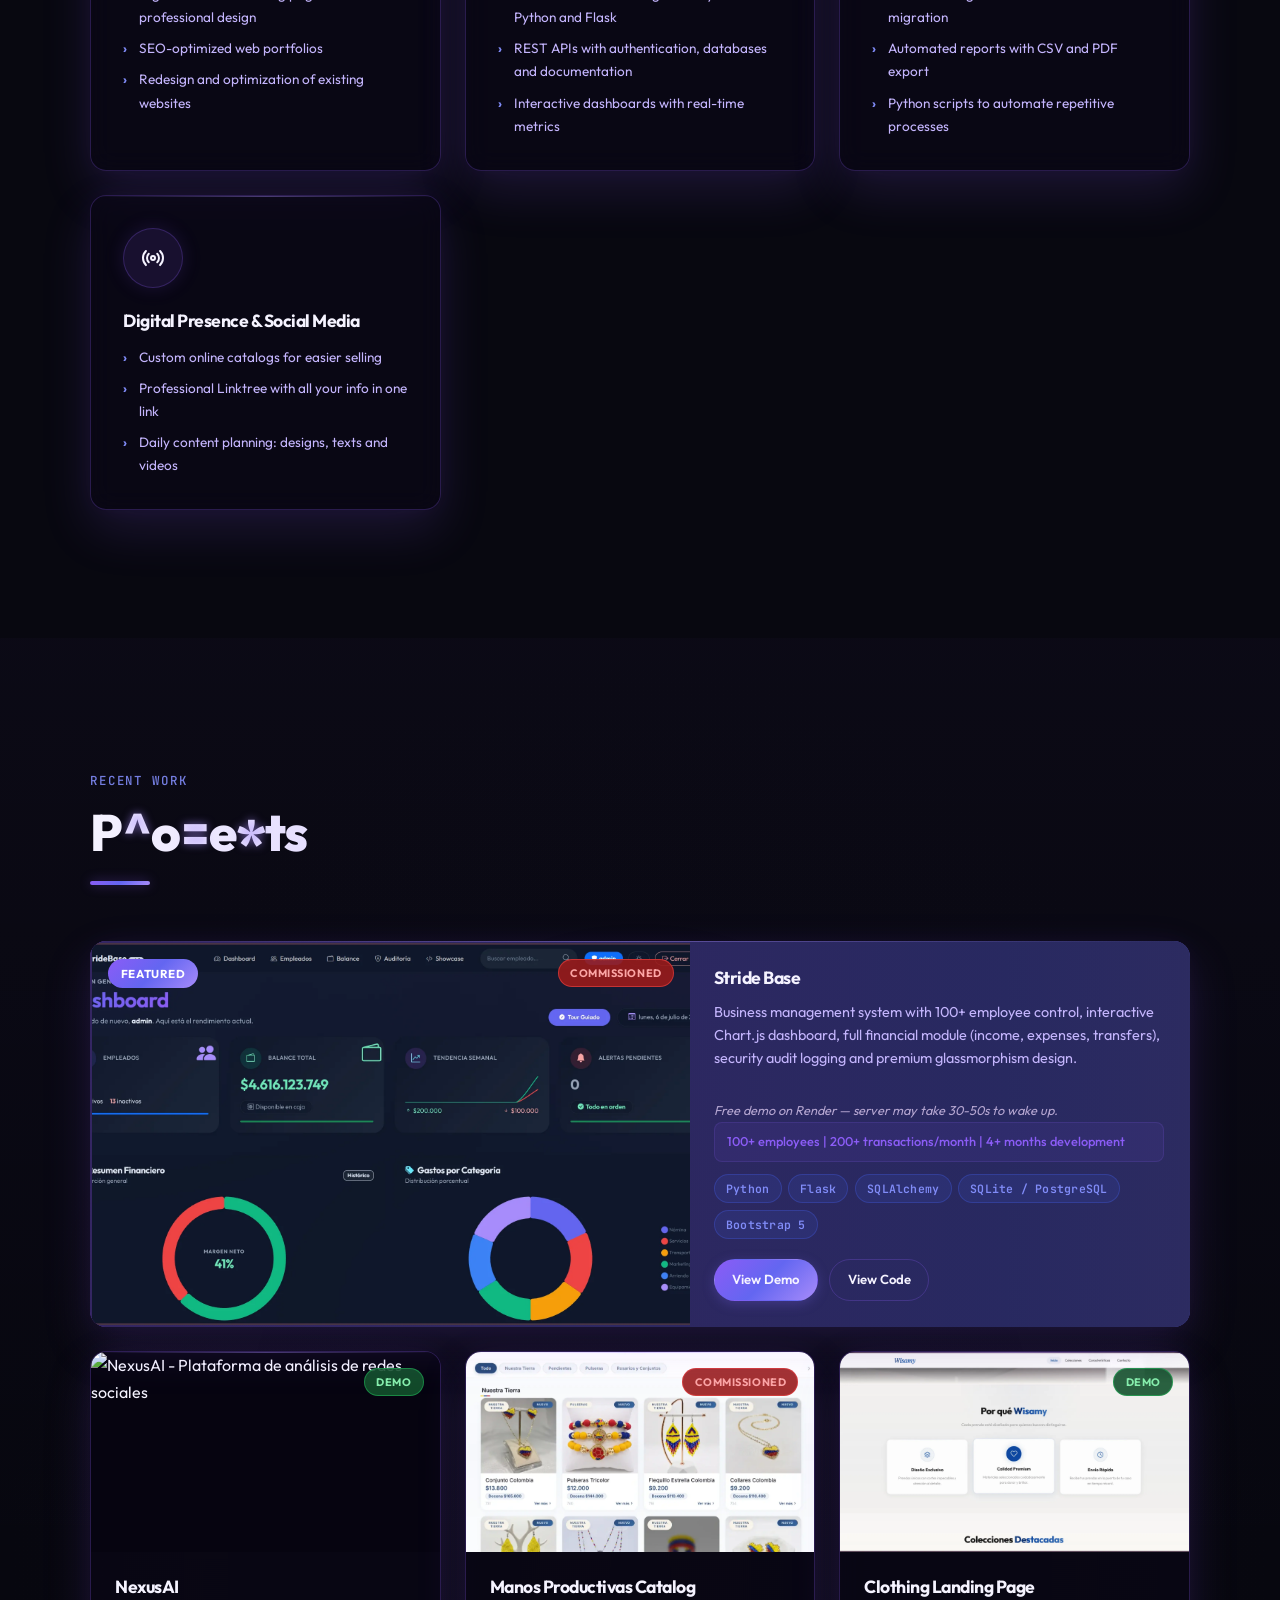
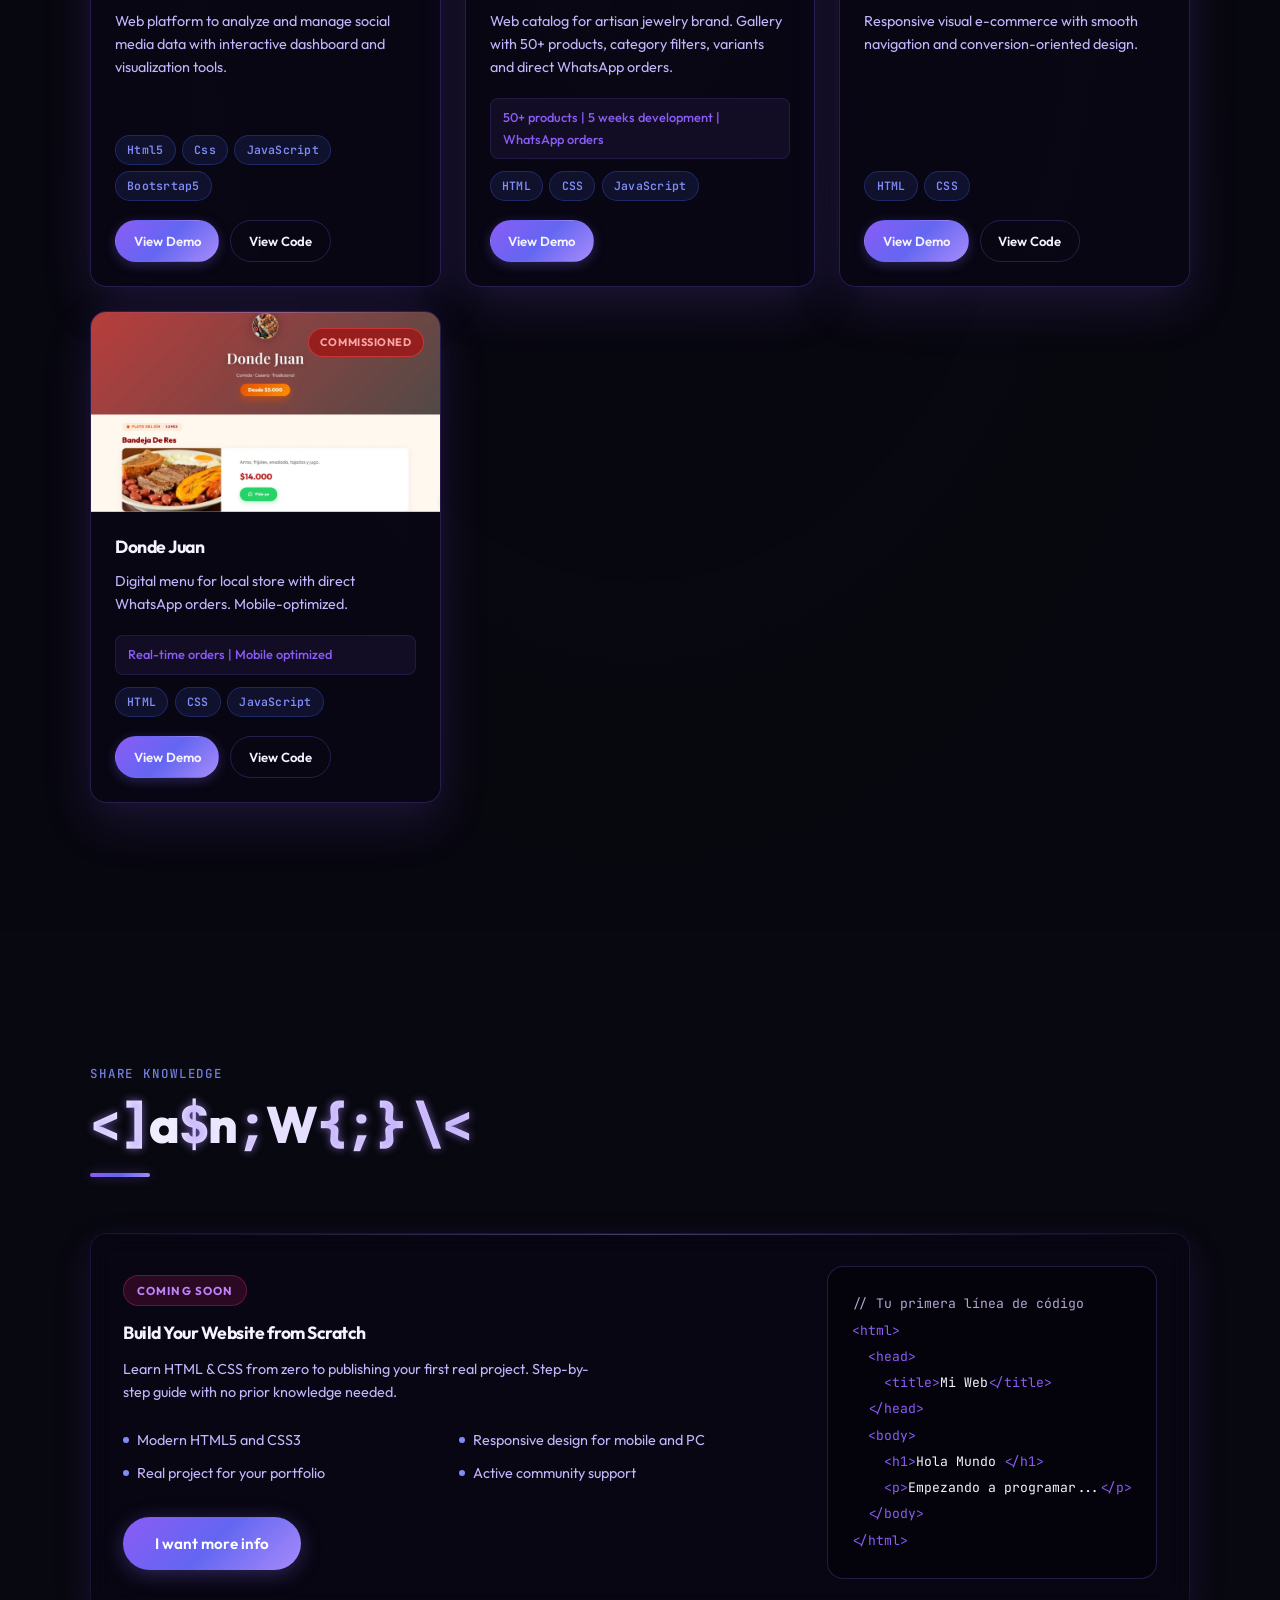
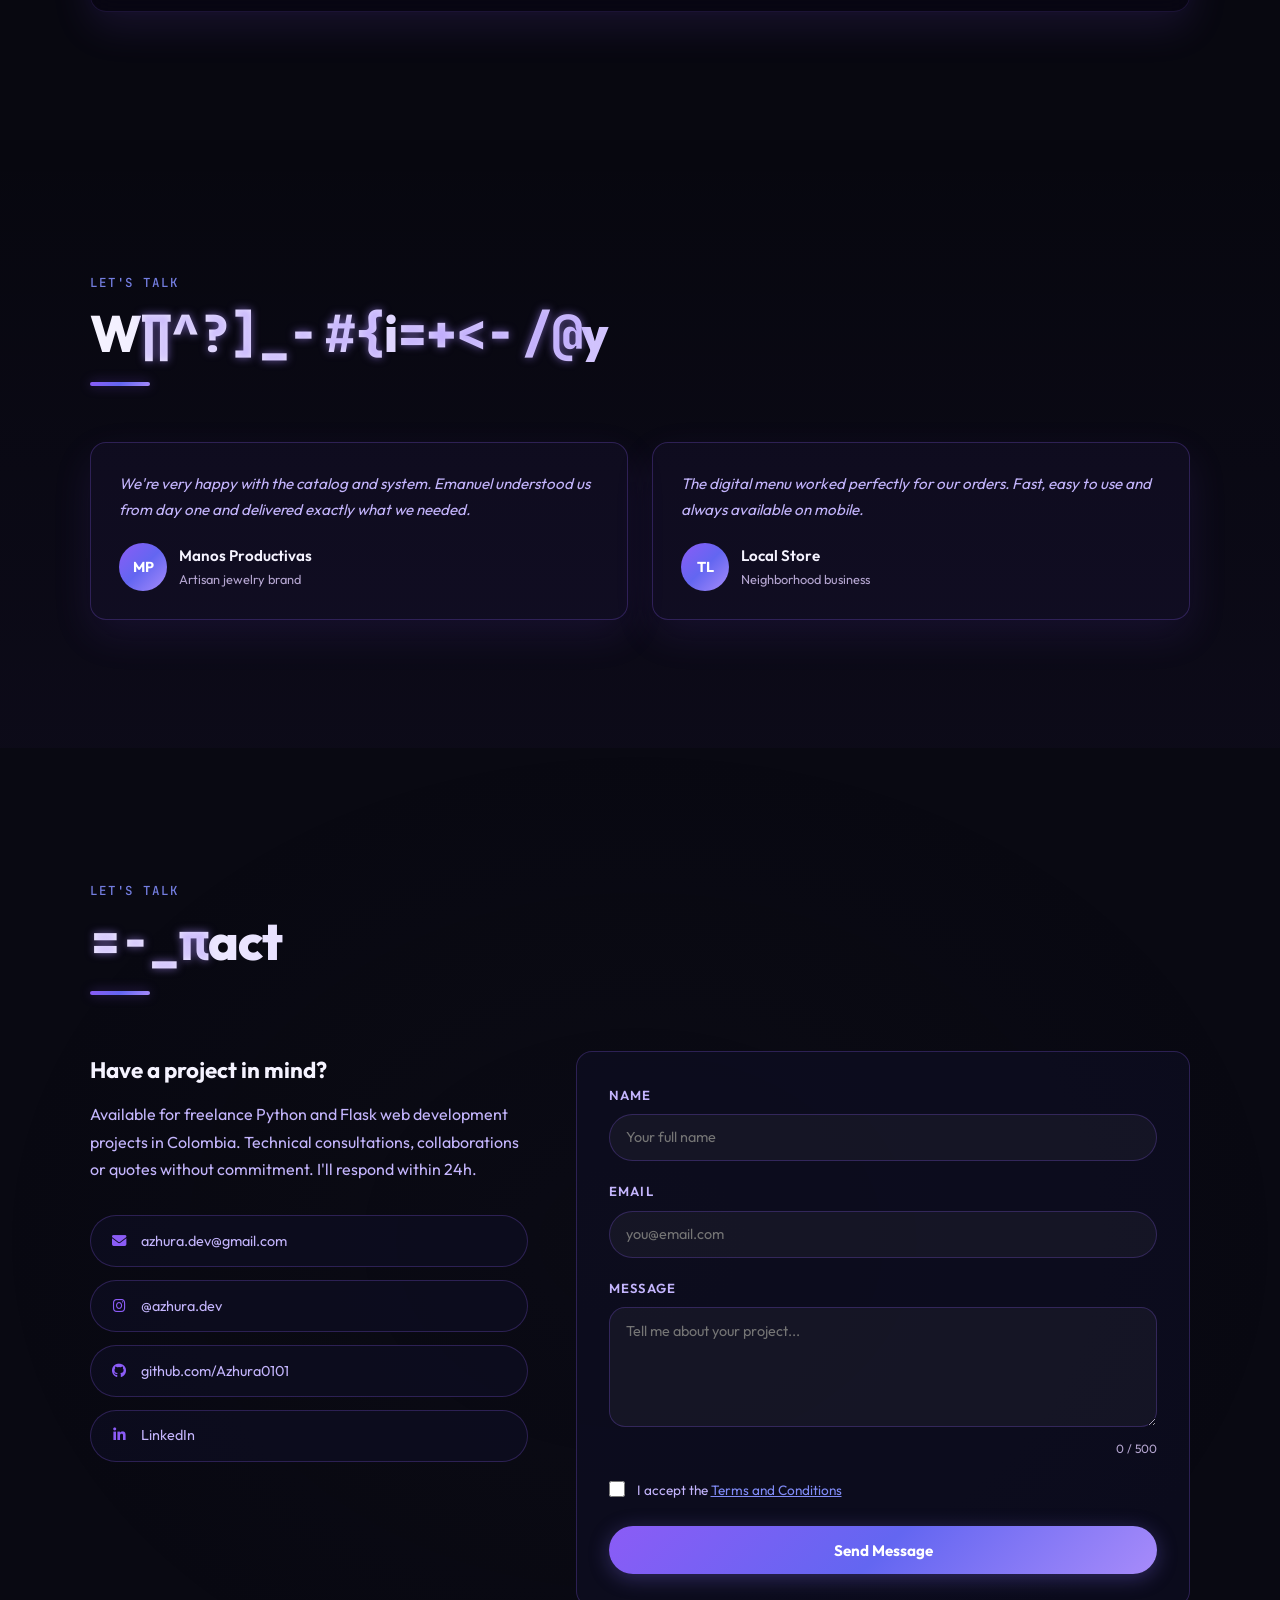
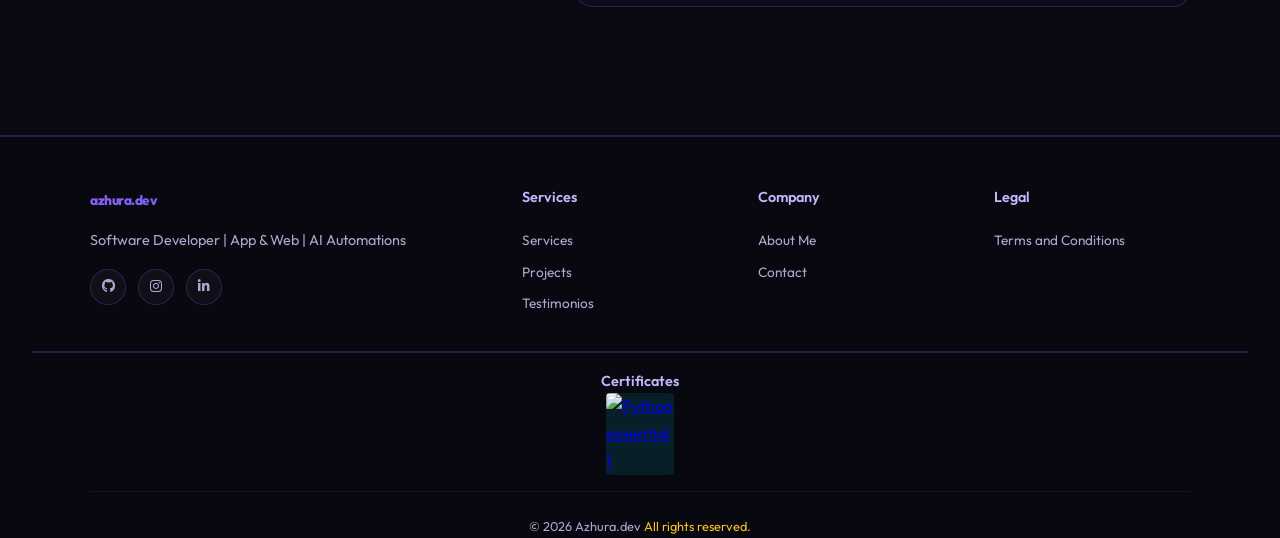
==== commit 3710bfc0: "Eliminada sección de precios" ====
--- a/index.html
+++ b/index.html
@@ -184,7 +184,6 @@
           <li><a href="#servicios" data-i18n="nav_services">Servicios</a></li>
           <li><a href="#proyectos" data-i18n="nav_projects">Proyectos</a></li>
           <li><a href="#testimonios">Testimonios</a></li>
-          <li><a href="#precios">Precios</a></li>
           <li><a href="#contacto" data-i18n="nav_contact">Contacto</a></li>
           <li class="nav-actions">
             <button id="lang-toggle" class="nav-lang-btn">EN</button>
@@ -553,46 +552,6 @@
                     </div>
                 </div>
             </div>
-        </div>
-    </section>
-
-    <!-- Pricing -->
-    <section id="precios">
-        <div class="section-inner">
-            <span class="section-label" data-i18n="section_label_services">presupuestos</span>
-            <h2 class="section-title" data-i18n="pricing_title">Presupuestos</h2>
-            <div class="section-divider"></div>
-            <p class="pricing-intro" data-i18n="pricing_intro">Cada proyecto es único. Estos son rangos orientativos — el precio final depende del alcance y complejidad.</p>
-            <div class="pricing-grid">
-                <div class="pricing-card reveal">
-                    <h3 data-i18n="pricing_landing_title">Landing Pages</h3>
-                    <div class="pricing-price" data-i18n="pricing_landing_price">Desde $200.000 - $500.000 COP</div>
-                    <ul class="pricing-features">
-                        <li data-i18n="pricing_landing_f1">Diseño responsivo moderno</li>
-                        <li data-i18n="pricing_landing_f2">Optimizada para conversión</li>
-                        <li data-i18n="pricing_landing_f3">Entrega en 1-2 semanas</li>
-                    </ul>
-                </div>
-                <div class="pricing-card featured reveal">
-                    <h3 data-i18n="pricing_catalogo_title">Catálogos Web</h3>
-                    <div class="pricing-price" data-i18n="pricing_catalogo_price">Desde $300.000+ COP</div>
-                    <ul class="pricing-features">
-                        <li data-i18n="pricing_catalogo_f1">Galería de productos interactiva</li>
-                        <li data-i18n="pricing_catalogo_f2">Filtros y variantes</li>
-                        <li data-i18n="pricing_catalogo_f3">Pedidos por WhatsApp</li>
-                    </ul>
-                </div>
-                <div class="pricing-card reveal">
-                    <h3 data-i18n="pricing_sistema_title">Sistemas Web</h3>
-                    <div class="pricing-price" data-i18n="pricing_sistema_price">Según proyecto</div>
-                    <ul class="pricing-features">
-                        <li data-i18n="pricing_sistema_f1">Dashboards con métricas</li>
-                        <li data-i18n="pricing_sistema_f2">Gestión de usuarios y roles</li>
-                        <li data-i18n="pricing_sistema_f3">APIs y bases de datos</li>
-                    </ul>
-                </div>
-            </div>
-            <a href="https://www.instagram.com/azhura.dev/" target="_blank" class="btn-primary pricing-cta" data-i18n="pricing_cta">Escríbeme para cotizar</a>
         </div>
     </section>
 
@@ -694,7 +653,6 @@
                 <a href="#servicios" data-i18n="footer_services_link">Servicios</a>
                 <a href="#proyectos" data-i18n="footer_projects_link">Proyectos</a>
                 <a href="#testimonios">Testimonios</a>
-                <a href="#precios">Precios</a>
             </div>
             <div class="footer-col">
                 <h4 data-i18n="footer_company_title">Empresa</h4>
--- a/style.css
+++ b/style.css
@@ -794,7 +794,6 @@
 .project-card:hover {
   border-color: rgba(139, 92, 246, 0.45);
   box-shadow: 0 20px 50px rgba(139, 92, 246, 0.18), 0 0 18px rgba(139,92,246,0.06);
-  transform: translateY(-6px);
 }
 
 
@@ -802,7 +801,6 @@
 /* ===================== PREMIUM ADVANCED ANIMATIONS ===================== */
 .glare-card {
     position: relative;
-    overflow: hidden;
 }
 .glare-card::before {
     content: '';
@@ -875,7 +873,6 @@
 .stat-card:hover {
   border-color: rgba(139, 92, 246, 0.6);
   box-shadow: 0 0 25px rgba(139, 92, 246, 0.25);
-  transform: translateY(-4px);
 }
 
 .stat-card .number {
@@ -1117,7 +1114,6 @@
 .service-card:hover::before { transform: scaleX(1); }
 .service-card:hover {
   border-color: rgba(139, 92, 246, 0.55);
-  transform: translateY(-8px);
   box-shadow: 0 25px 60px rgba(139, 92, 246, 0.25), 0 0 30px rgba(139,92,246,0.1);
 }
 
@@ -1207,7 +1203,7 @@
   border: 1px solid rgba(139, 92, 246, 0.25);
   border-radius: var(--radius);
   overflow: hidden;
-  transition: all 0.4s cubic-bezier(0.4, 0, 0.2, 1);
+  transition: box-shadow 0.3s ease, border-color 0.3s ease;
   display: flex;
   flex-direction: column;
   backdrop-filter: blur(12px);
@@ -1217,7 +1213,6 @@
 
 .project-card:hover {
   border-color: rgba(139, 92, 246, 0.55);
-  transform: translateY(-8px);
   box-shadow: 0 25px 60px rgba(139, 92, 246, 0.25), 0 0 30px rgba(139,92,246,0.1);
 }
 
@@ -1468,7 +1463,6 @@
 .course-card:hover {
   border-color: rgba(139, 92, 246, 0.45);
   box-shadow: 0 20px 50px rgba(139, 92, 246, 0.18), 0 0 18px rgba(139, 92, 246, 0.06);
-  transform: translateY(-6px);
 }
 
 .course-badge {
@@ -2620,77 +2614,6 @@
 /* ==========================================
    PRICING
    ========================================== */
-#precios {
-  background: rgba(8, 8, 16, 0.25);
-  background-image: linear-gradient(180deg, rgba(139, 92, 246, 0.03) 0%, transparent 50%);
-}
-.pricing-intro {
-  text-align: center;
-  max-width: 600px;
-  margin: 0 auto 2rem;
-  color: var(--text-secondary);
-  font-size: 0.95rem;
-}
-.pricing-grid {
-  display: grid;
-  grid-template-columns: repeat(auto-fit, minmax(280px, 1fr));
-  gap: 24px;
-  margin-bottom: 2rem;
-}
-.pricing-card {
-  background: rgba(139, 92, 246, 0.05);
-  border: 1px solid rgba(139, 92, 246, 0.25);
-  border-radius: 16px;
-  padding: 32px;
-  text-align: center;
-  transition: all 0.4s cubic-bezier(0.4, 0, 0.2, 1);
-  box-shadow: 0 15px 40px rgba(139, 92, 246, 0.1);
-}
-.pricing-card:hover {
-  transform: translateY(-6px);
-  box-shadow: 0 20px 50px rgba(139, 92, 246, 0.2);
-  border-color: rgba(139, 92, 246, 0.45);
-}
-.pricing-card.featured {
-  border-color: var(--accent-purple);
-  background: rgba(139, 92, 246, 0.1);
-  box-shadow: 0 20px 50px rgba(139, 92, 246, 0.15);
-}
-.pricing-card h3 {
-  font-size: 1.1rem;
-  margin-bottom: 12px;
-  color: var(--text-primary);
-}
-.pricing-price {
-  font-size: 1.2rem;
-  font-weight: 700;
-  color: var(--accent-purple);
-  margin-bottom: 20px;
-}
-.pricing-features {
-  list-style: none;
-  padding: 0;
-  margin: 0;
-  text-align: left;
-}
-.pricing-features li {
-  padding: 8px 0;
-  color: var(--text-secondary);
-  font-size: 0.9rem;
-  border-bottom: 1px solid rgba(139, 92, 246, 0.08);
-}
-.pricing-features li:last-child {
-  border-bottom: none;
-}
-.pricing-features li::before {
-  content: "✓ ";
-  color: var(--accent-purple);
-  font-weight: 600;
-}
-.pricing-cta {
-  display: inline-block;
-  margin-top: 1rem;
-}
 
 /* ==========================================
    PROJECT METRICS
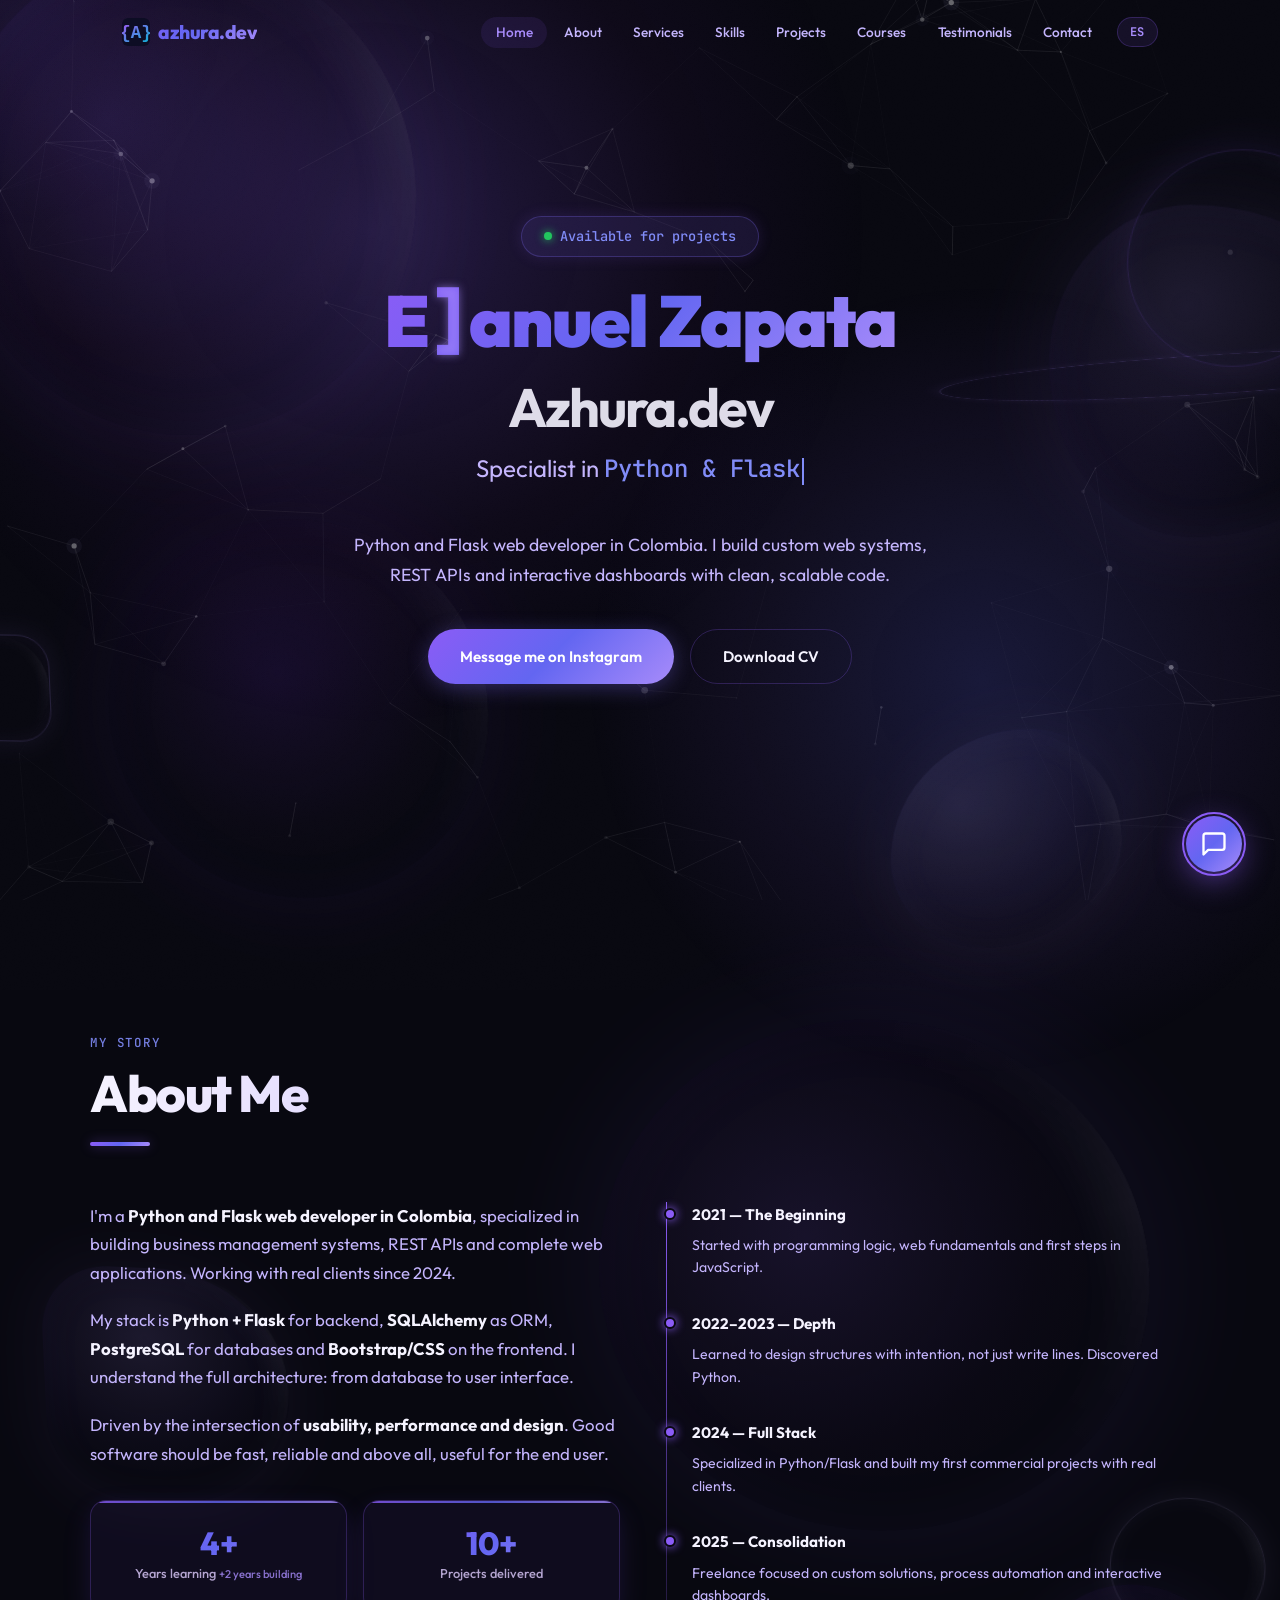
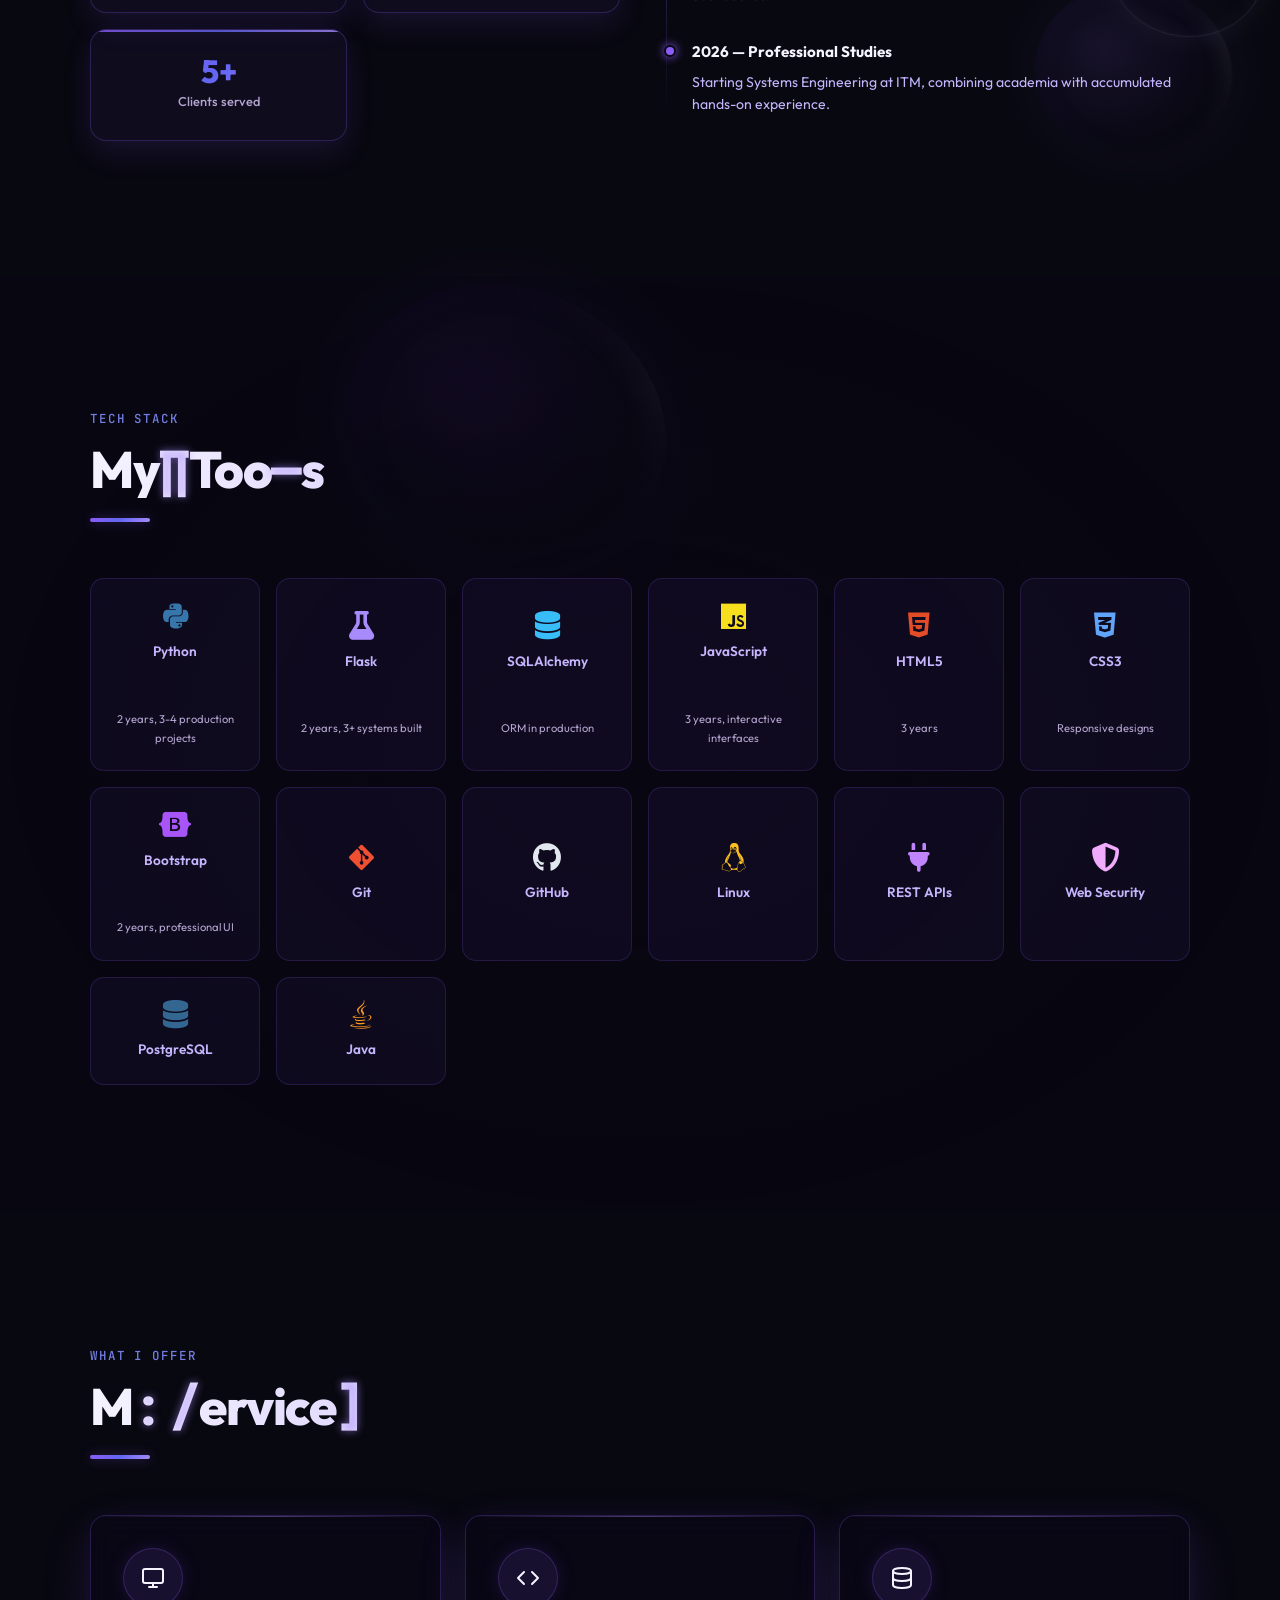
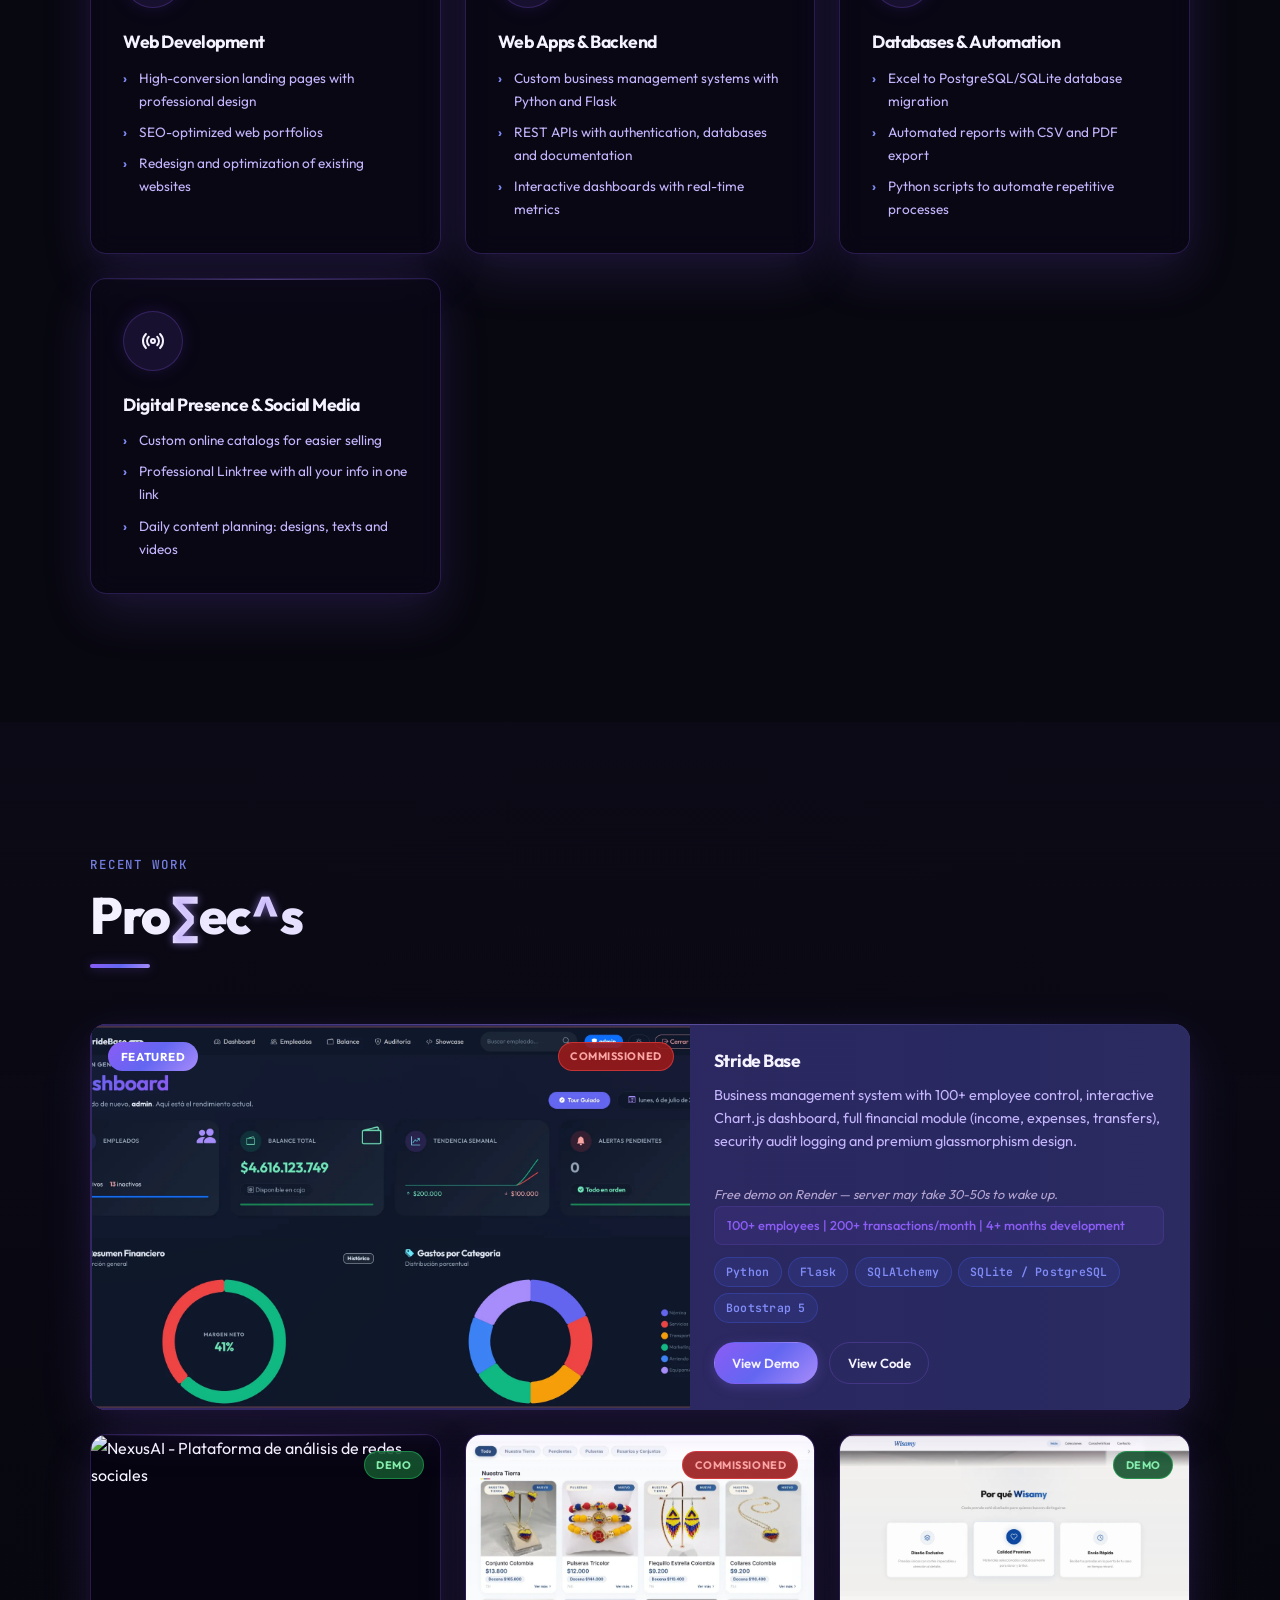
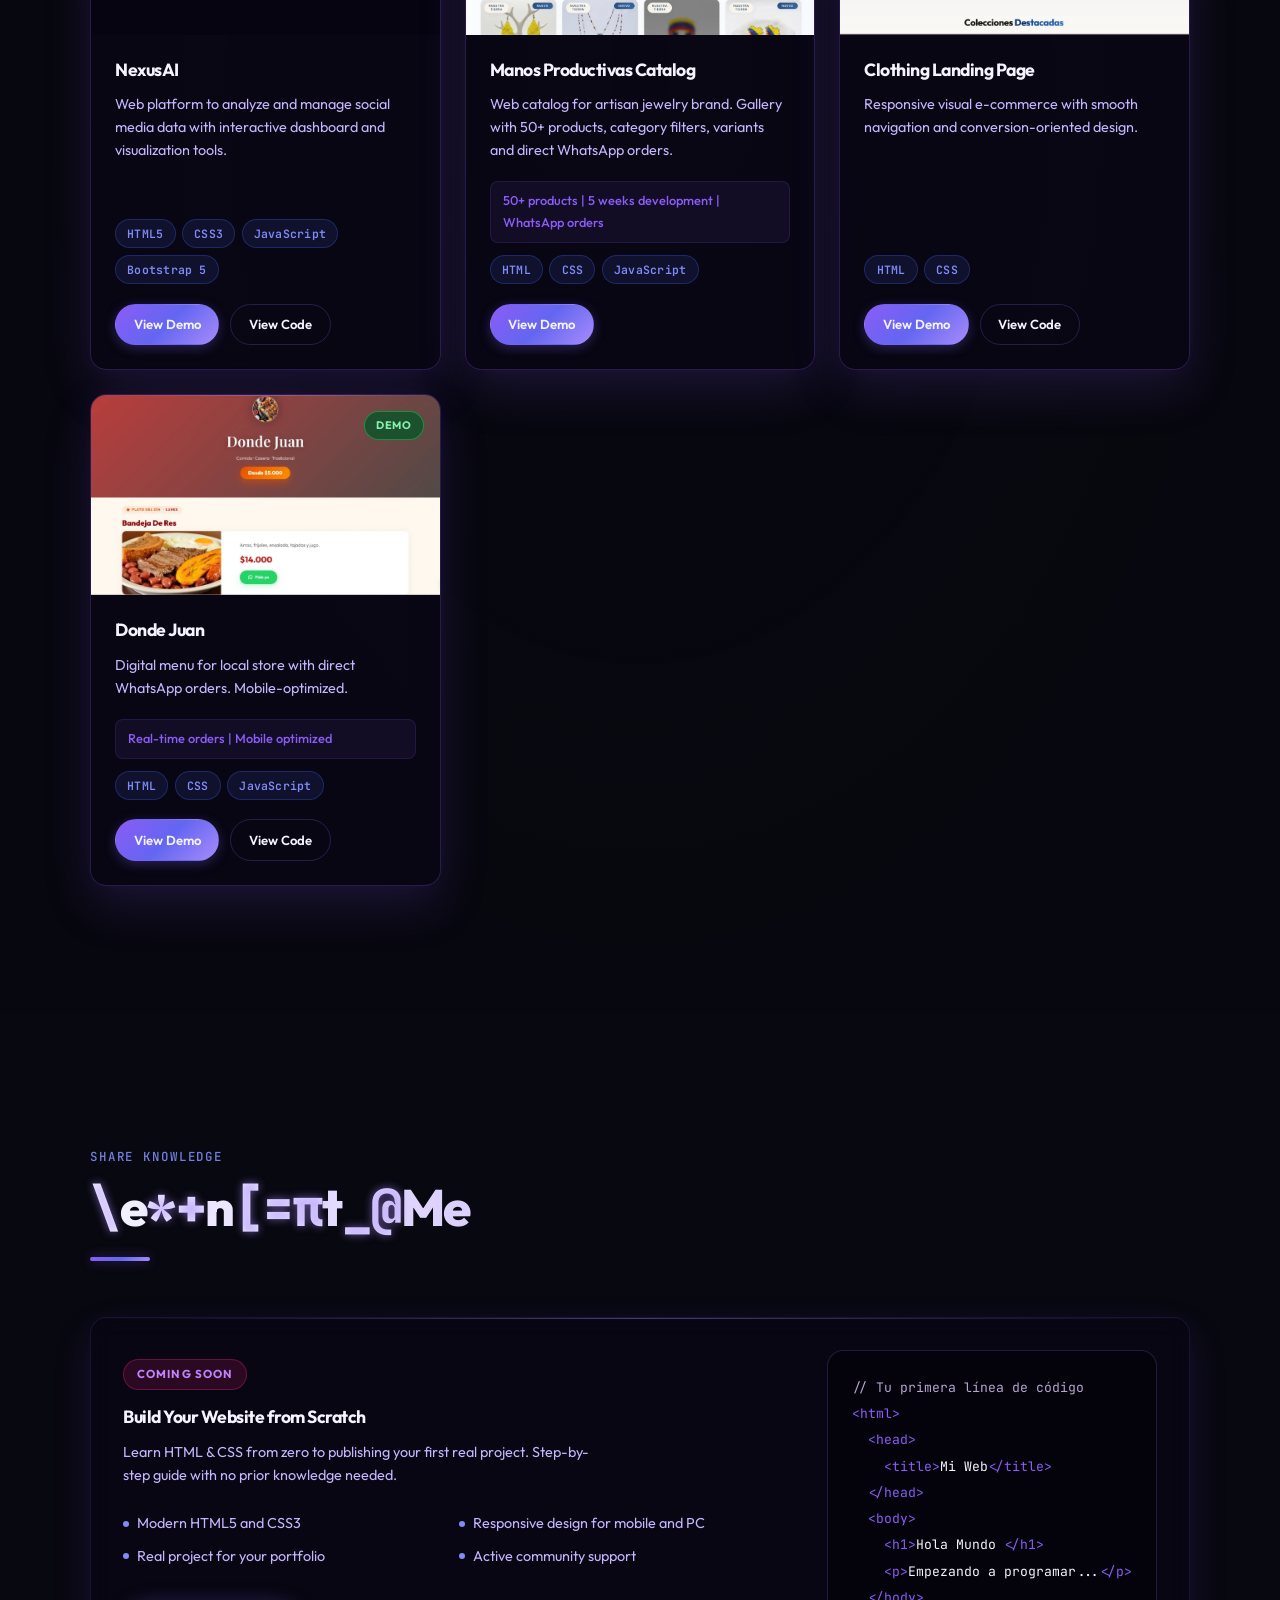
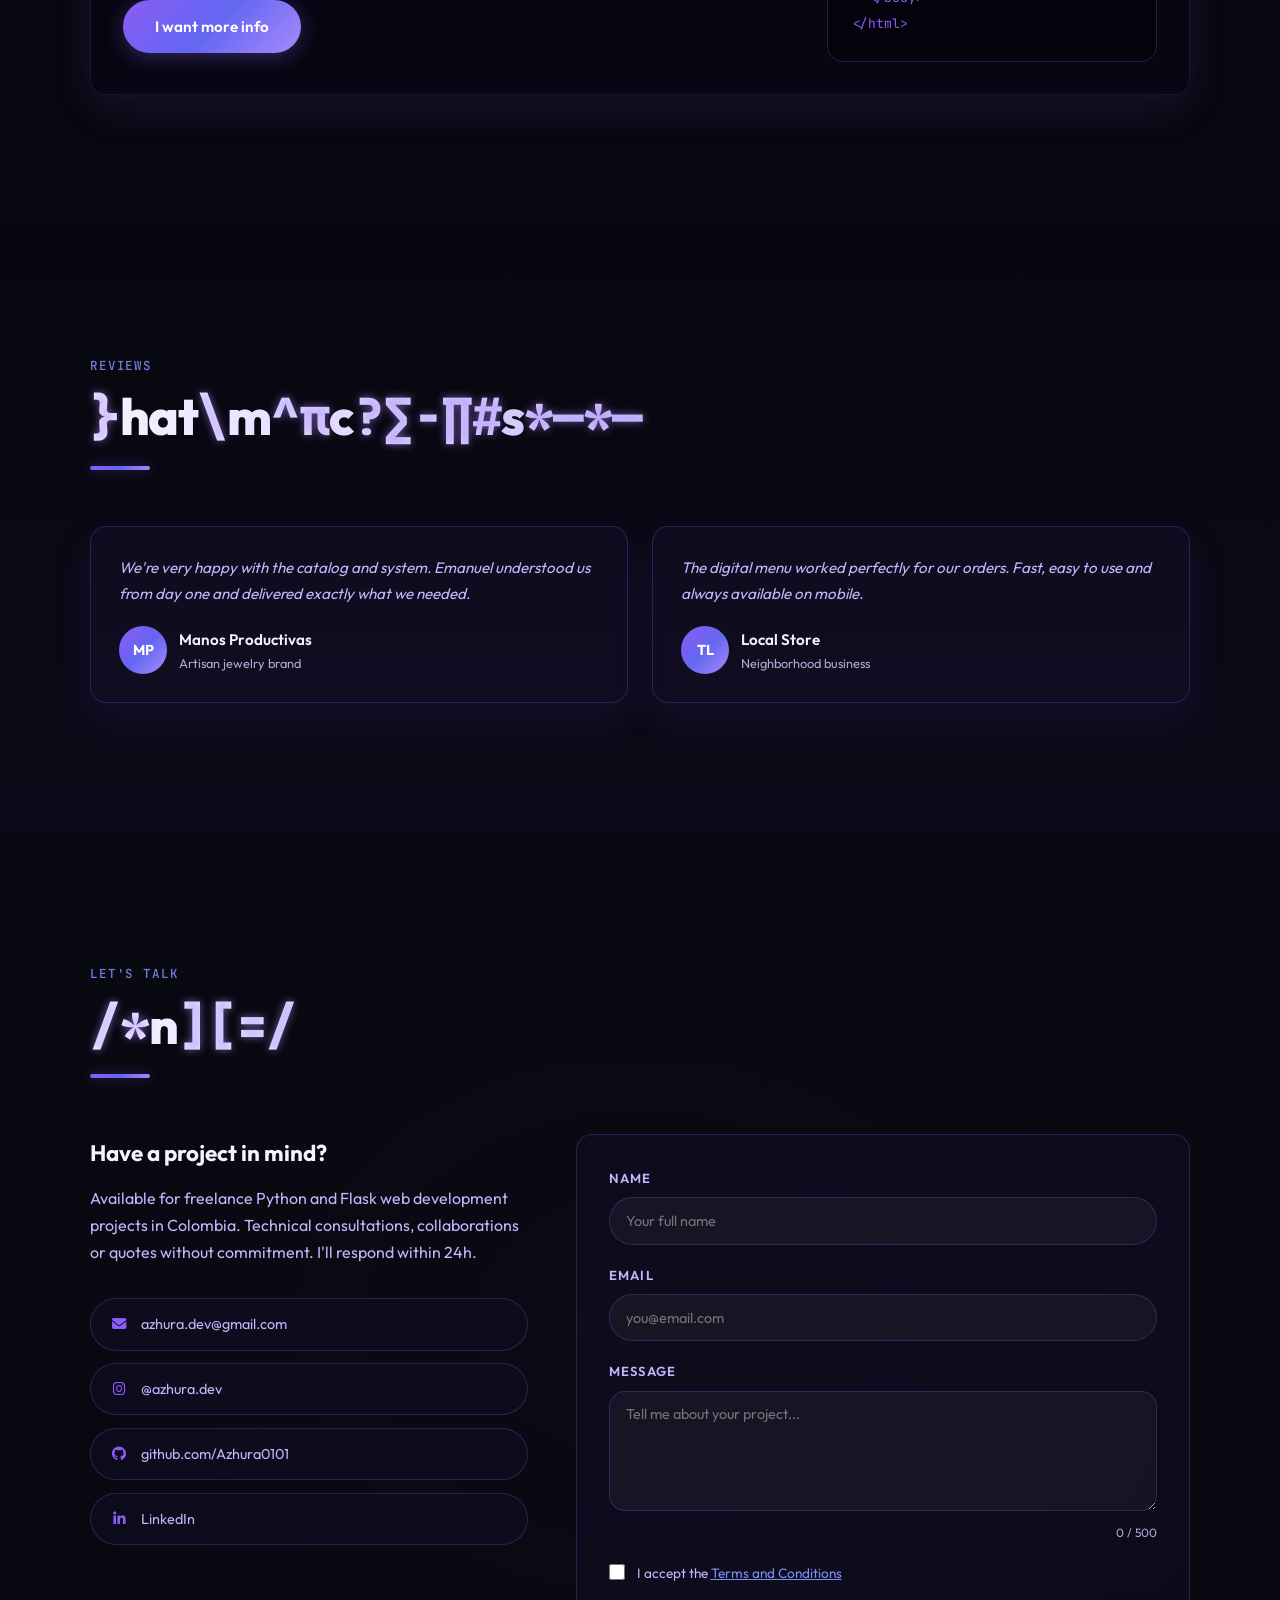
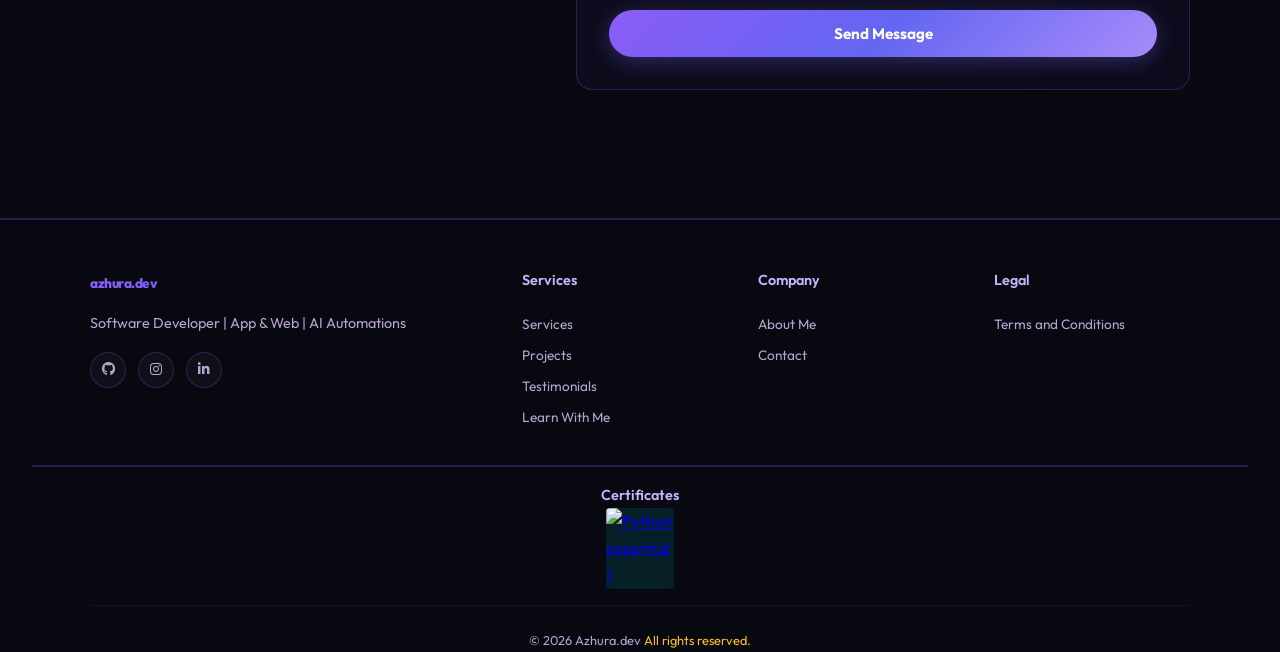
==== commit e4e9b830: "fix: skills traducibles, nav mejorada, SEO copy, chat responsive mobile" ====
--- a/index.html
+++ b/index.html
@@ -11,8 +11,8 @@
     <meta property="og:title" content="Emanuel Zapata | Desarrollador Web Python y Flask en Colombia">
     <meta property="og:description" content="Desarrollador web Python y Flask en Colombia. Sistemas de gestión empresarial, APIs REST y dashboards interactivos. Disponible para proyectos freelance.">
     <meta property="og:type" content="website">
-    <meta property="og:url" content="https://azhura0101.github.io/Portafolio">
-    <meta property="og:image" content="https://azhura0101.github.io/Portafolio/img/og-image.png">
+    <meta property="og:url" content="https://azhura0101.github.io/Portafolio.github.io/">
+    <meta property="og:image" content="https://azhura0101.github.io/Portafolio.github.io/img/og-image.png">
     <meta property="og:site_name" content="Azhura.dev">
     <meta property="og:locale" content="es_CO">
     <meta property="og:locale:alternate" content="en_US">
@@ -21,12 +21,9 @@
     <meta name="twitter:card" content="summary_large_image">
     <meta name="twitter:title" content="Emanuel Zapata | Desarrollador Web Python y Flask en Colombia">
     <meta name="twitter:description" content="Desarrollador web Python y Flask en Colombia. Sistemas de gestión empresarial, APIs REST y dashboards interactivos.">
-    <meta name="twitter:image" content="https://azhura0101.github.io/Portafolio/img/og-image.png">
+    <meta name="twitter:image" content="https://azhura0101.github.io/Portafolio.github.io/img/og-image.png">
     
     <meta name="google-site-verification" content="omiFhcA0F3DwWUgw6MEyz4TLYimPYX5Erp7LLICU5FQ" />
-    
-    <!-- Preload critical resources -->
-    <link rel="preload" href="https://drive.google.com/file/d/1EdHUCnzPXkcvUdR0XGnHJLC2O0FIB38l/view?usp=sharing" as="document">
     
     <!-- JSON-LD Structured Data -->
     <script type="application/ld+json">
@@ -37,7 +34,7 @@
         "alternateName": "Azhura",
         "jobTitle": "Desarrollador Web Python y Flask",
         "description": "Desarrollador web freelance en Colombia especializado en Python, Flask, APIs REST y sistemas de gestión empresarial.",
-        "url": "https://azhura0101.github.io/Portafolio",
+        "url": "https://azhura0101.github.io/Portafolio.github.io/",
         "email": "azhura.dev@gmail.com",
         "knowsAbout": ["Python", "Flask", "SQLAlchemy", "PostgreSQL", "JavaScript", "HTML", "CSS", "REST API", "Backend Development", "Web Development"],
         "hasSkill": ["Python", "Flask", "PostgreSQL", "JavaScript", "Bootstrap"],
@@ -182,8 +179,10 @@
           <li><a href="#inicio" data-i18n="nav_home">Inicio</a></li>
           <li><a href="#sobre-mi" data-i18n="nav_about">Sobre mí</a></li>
           <li><a href="#servicios" data-i18n="nav_services">Servicios</a></li>
+          <li><a href="#habilidades" data-i18n="nav_skills">Habilidades</a></li>
           <li><a href="#proyectos" data-i18n="nav_projects">Proyectos</a></li>
-          <li><a href="#testimonios">Testimonios</a></li>
+          <li><a href="#cursos" data-i18n="nav_courses">Cursos</a></li>
+          <li><a href="#testimonios" data-i18n="nav_testimonials">Testimonios</a></li>
           <li><a href="#contacto" data-i18n="nav_contact">Contacto</a></li>
           <li class="nav-actions">
             <button id="lang-toggle" class="nav-lang-btn">EN</button>
@@ -206,7 +205,7 @@
                 <span data-i18n="hero_prefix">Especialista en </span><span class="typing-text" id="typing-target"></span><span class="cursor"></span>
             </div>
             <p class="hero-desc" data-i18n="hero_desc">
-                Construyo herramientas digitales que resuelven problemas reales. Backend sólido, interfaces modernas y una obsesión por el código limpio.
+                Desarrollador web Python y Flask en Colombia. Construyo sistemas web a medida, APIs REST y dashboards interactivos con código limpio y escalable.
             </p>
             <div class="hero-buttons">
                 <a href="https://www.instagram.com/azhura.dev/" target="_blank" class="btn-primary" data-i18n="hero_cta">Escríbeme por Instagram</a>
@@ -225,9 +224,9 @@
             <div class="section-divider"></div>
             <div class="about-grid">
                 <div class="about-text reveal">
-                    <p data-i18n="about_p1">Soy un <strong>desarrollador web autodidacta</strong> con base en Colombia, apasionado por construir soluciones que van desde simples landing pages hasta sistemas completos de gestión empresarial.</p>
-                    <p data-i18n="about_p2">Mi stack central es <strong>Python + Flask</strong> para el backend, con <strong>SQLAlchemy</strong> como ORM de confianza y <strong>Bootstrap/CSS personalizado</strong> en el frontend. No me limito a templates: entiendo la arquitectura que hay detrás.</p>
-                    <p data-i18n="about_p3">Me interesa especialmente la intersección entre <strong>usabilidad, performance y diseño</strong>. Creo que un buen software debe ser rápido, confiable y, sobre todo, útil.</p>
+                    <p data-i18n="about_p1">Soy <strong>desarrollador web Python y Flask en Colombia</strong>, especializado en construir sistemas de gestión empresarial, APIs REST y aplicaciones web completas. Trabajo con clientes reales desde 2024.</p>
+                    <p data-i18n="about_p2">Mi stack es <strong>Python + Flask</strong> en backend, <strong>SQLAlchemy</strong> como ORM, <strong>PostgreSQL</strong> en bases de datos y <strong>Bootstrap/CSS</strong> en el frontend. Entiendo la arquitectura completa: desde la base de datos hasta la interfaz del usuario.</p>
+                    <p data-i18n="about_p3">Me mueve la intersección entre <strong>usabilidad, performance y diseño</strong>. Creo que el buen software debe ser rápido, confiable y, sobre todo, útil para el usuario final.</p>
                     <div class="about-stats">
                         <div class="stat-card reveal">
                             <span class="number" data-count="4">0+</span>
@@ -279,20 +278,20 @@
             <h2 class="section-title" data-i18n="skills_title">Mis Herramientas</h2>
             <div class="section-divider"></div>
             <div class="skills-grid">
-                <div class="skill-pill reveal"><span class="skill-icon"><i class="fab fa-python" style="color: #3776ab;"></i></span> Python<br><small>2 años, 3-4 proyectos</small></div>
-                <div class="skill-pill reveal"><span class="skill-icon"><i class="fas fa-flask" style="color: #a78bfa;"></i></span> Flask<br><small>2 años, 3+ sistemas</small></div>
-                <div class="skill-pill reveal"><span class="skill-icon"><i class="fas fa-database" style="color: #38bdf8;"></i></span> SQLAlchemy<br><small>ORM en producción</small></div>
-                <div class="skill-pill reveal"><span class="skill-icon"><i class="fab fa-js" style="color: #f7df1e;"></i></span> JavaScript<br><small>3 años, interfaces</small></div>
-                <div class="skill-pill reveal"><span class="skill-icon"><i class="fab fa-html5" style="color: #e34c26;"></i></span> HTML5<br><small>3 años</small></div>
-                <div class="skill-pill reveal"><span class="skill-icon"><i class="fab fa-css3-alt" style="color: #60a5fa;"></i></span> CSS3<br><small>Diseños responsivos</small></div>
-                <div class="skill-pill reveal"><span class="skill-icon"><i class="fab fa-bootstrap" style="color: #a855f7;"></i></span> Bootstrap<br><small>2 años, UI profesional</small></div>
-                <div class="skill-pill reveal"><span class="skill-icon"><i class="fab fa-git-alt" style="color: #f05032;"></i></span> Git</div>
-                <div class="skill-pill reveal"><span class="skill-icon"><i class="fab fa-github" style="color: #e2e8f0;"></i></span> GitHub</div>
-                <div class="skill-pill reveal"><span class="skill-icon"><i class="fab fa-linux" style="color: #fbbf24;"></i></span> Linux</div>
-                <div class="skill-pill reveal"><span class="skill-icon" style="color: #c084fc;"><i class="fas fa-plug"></i></span> REST APIs</div>
-                <div class="skill-pill reveal"><span class="skill-icon" style="color: #f0abfc;"><i class="fas fa-shield-alt"></i></span> Seguridad Web</div>
-                <div class="skill-pill reveal"><span class="skill-icon" style="color: #336791;"><i class="fas fa-database"></i></span> PostgreSQL</div>
-                <div class="skill-pill reveal"><span class="skill-icon" style="color: #f89820;"><i class="fab fa-java"></i></span> Java</div>
+                <div class="skill-pill reveal"><span class="skill-icon"><i class="fab fa-python" style="color: #3776ab;"></i></span><span data-i18n="skills_python">Python</span><br><small data-i18n="skills_python_desc">2 años, 3-4 proyectos</small></div>
+                <div class="skill-pill reveal"><span class="skill-icon"><i class="fas fa-flask" style="color: #a78bfa;"></i></span><span data-i18n="skills_flask">Flask</span><br><small data-i18n="skills_flask_desc">2 años, 3+ sistemas</small></div>
+                <div class="skill-pill reveal"><span class="skill-icon"><i class="fas fa-database" style="color: #38bdf8;"></i></span><span data-i18n="skills_sqlalchemy">SQLAlchemy</span><br><small data-i18n="skills_sqlalchemy_desc">ORM en producción</small></div>
+                <div class="skill-pill reveal"><span class="skill-icon"><i class="fab fa-js" style="color: #f7df1e;"></i></span><span data-i18n="skills_js">JavaScript</span><br><small data-i18n="skills_js_desc">3 años, interfaces</small></div>
+                <div class="skill-pill reveal"><span class="skill-icon"><i class="fab fa-html5" style="color: #e34c26;"></i></span><span data-i18n="skills_html5">HTML5</span><br><small data-i18n="skills_html5_desc">3 años</small></div>
+                <div class="skill-pill reveal"><span class="skill-icon"><i class="fab fa-css3-alt" style="color: #60a5fa;"></i></span><span data-i18n="skills_css3">CSS3</span><br><small data-i18n="skills_css3_desc">Diseños responsivos</small></div>
+                <div class="skill-pill reveal"><span class="skill-icon"><i class="fab fa-bootstrap" style="color: #a855f7;"></i></span><span data-i18n="skills_bootstrap">Bootstrap</span><br><small data-i18n="skills_bootstrap_desc">2 años, UI profesional</small></div>
+                <div class="skill-pill reveal"><span class="skill-icon"><i class="fab fa-git-alt" style="color: #f05032;"></i></span><span data-i18n="skills_git">Git</span></div>
+                <div class="skill-pill reveal"><span class="skill-icon"><i class="fab fa-github" style="color: #e2e8f0;"></i></span><span data-i18n="skills_github">GitHub</span></div>
+                <div class="skill-pill reveal"><span class="skill-icon"><i class="fab fa-linux" style="color: #fbbf24;"></i></span><span data-i18n="skills_linux">Linux</span></div>
+                <div class="skill-pill reveal"><span class="skill-icon" style="color: #c084fc;"><i class="fas fa-plug"></i></span><span data-i18n="skills_rest">REST APIs</span></div>
+                <div class="skill-pill reveal"><span class="skill-icon" style="color: #f0abfc;"><i class="fas fa-shield-alt"></i></span><span data-i18n="skills_security">Seguridad Web</span></div>
+                <div class="skill-pill reveal"><span class="skill-icon" style="color: #336791;"><i class="fas fa-database"></i></span><span data-i18n="skills_postgresql">PostgreSQL</span></div>
+                <div class="skill-pill reveal"><span class="skill-icon" style="color: #f89820;"><i class="fab fa-java"></i></span><span data-i18n="skills_java">Java</span></div>
             </div>
         </div>
     </section>
@@ -404,10 +403,10 @@
                         <h3 data-i18n="proj_NexusAI_title">NexusAI</h3>
                         <p data-i18n="proj_NexusAI_desc">Plataforma web para analizar y gestionar datos de redes sociales. Incluye dashboard interactivo y herramientas de visualización.</p>
                         <div class="project-tech">
-                            <span class="tech-tag">Html5</span>
-                            <span class="tech-tag">Css</span>
+                            <span class="tech-tag">HTML5</span>
+                            <span class="tech-tag">CSS3</span>
                             <span class="tech-tag">JavaScript</span>
-                            <span class="tech-tag">Bootsrtap5</span>
+                            <span class="tech-tag">Bootstrap 5</span>
                         </div>
                         <div class="project-links">
                             <a target="_blank" href="https://azhura0101.github.io/NexusAI/index.html" class="project-btn" data-i18n="proj_view_demo">Ver Demo</a>
@@ -465,7 +464,7 @@
                 <!-- Project 5 (formerly 4) -->
                 <div class="project-card reveal">
                     <div class="project-image">
-                        <span class="status-badge produccion" data-i18n="badge_produccion">Comisionado</span>
+                        <span class="status-badge demo" data-i18n="badge_demo">Demo</span>
                         <img src="img/juan.webp" alt="Donde Juan - Menú digital con pedidos por WhatsApp" loading="lazy">
                     </div>
                     <div class="project-content">
@@ -527,7 +526,7 @@
     <!-- Testimonials -->
     <section id="testimonios">
         <div class="section-inner">
-            <span class="section-label" data-i18n="section_label_contact">opiniones</span>
+            <span class="section-label" data-i18n="section_label_testimonials">opiniones</span>
             <h2 class="section-title" data-i18n="testimonials_title">Lo que dicen mis clientes</h2>
             <div class="section-divider"></div>
             <div class="testimonials-grid">
@@ -583,7 +582,7 @@
                 <div class="contact-form-wrap reveal">
                     <form id="contactForm" action="https://api.web3forms.com/submit" method="POST">
                         <input type="hidden" name="access_key" value="beb4f24e-547c-4d77-9bde-2dedfecd3426">
-                        <input type="hidden" name="redirect" value="https://azhura0101.github.io/Portafolio.github.io/?success=true">
+                        <input type="hidden" name="redirect" value="https://azhura0101.github.io/Portafolio.github.io/?success=true#contacto">
                         <input type="checkbox" name="botcheck" style="display: none;">
                         <div class="form-group">
                             <label for="name" data-i18n="label_name">Nombre</label>
@@ -652,7 +651,8 @@
                 <h4 data-i18n="footer_services_title">Servicios</h4>
                 <a href="#servicios" data-i18n="footer_services_link">Servicios</a>
                 <a href="#proyectos" data-i18n="footer_projects_link">Proyectos</a>
-                <a href="#testimonios">Testimonios</a>
+                <a href="#testimonios" data-i18n="nav_testimonials">Testimonios</a>
+                <a href="#cursos" data-i18n="footer_courses_link">Aprende Conmigo</a>
             </div>
             <div class="footer-col">
                 <h4 data-i18n="footer_company_title">Empresa</h4>
--- a/style.css
+++ b/style.css
@@ -15,8 +15,6 @@
   pointer-events: none !important;
   transition: opacity 0.4s ease;
 }
-
-@import url('https://fonts.googleapis.com/css2?family=Outfit:wght@300;400;500;600;700;800;900&family=JetBrains+Mono:wght@400;500&display=swap');
 
 /* ==========================================
    VARIABLES & RESET
@@ -1875,6 +1873,13 @@
 /* ==========================================
    RESPONSIVE
    ========================================== */
+@media (max-width: 1024px) {
+  .nav-links a {
+    font-size: 0.78rem;
+    padding: 0.35rem 0.65rem;
+  }
+}
+
 @media (max-width: 900px) {
   .about-grid,
   .contact-wrapper {
@@ -1927,6 +1932,9 @@
   .nav-links li:nth-child(5) { animation-delay: 0.25s; }
   .nav-links li:nth-child(6) { animation-delay: 0.3s; }
   .nav-links li:nth-child(7) { animation-delay: 0.35s; }
+  .nav-links li:nth-child(8) { animation-delay: 0.4s; }
+  .nav-links li:nth-child(9) { animation-delay: 0.45s; }
+  .nav-links li:nth-child(10) { animation-delay: 0.5s; }
   .nav-links a {
     display: block;
     font-size: 1rem;
@@ -2011,7 +2019,7 @@
   transition: width 0.4s ease, height 0.4s ease, background 0.4s ease;
   will-change: transform;
 }
-@media (max-width: 768px) { #cursor-glow { display: none; } .chat-toggle, .chat-widget { display: none !important; } body.nav-open { overflow: hidden; } html.nav-open { overflow: hidden; } .gs-r1 { left: auto; right: 20px; } .gs-r2 { left: 10px; } .gs-r3 { right: 20px; } }
+@media (max-width: 768px) { #cursor-glow { display: none; } body.nav-open { overflow: hidden; } html.nav-open { overflow: hidden; } .gs-r1 { left: auto; right: 20px; } .gs-r2 { left: 10px; } .gs-r3 { right: 20px; } }
 
 /* ==========================================
    PRELOADER
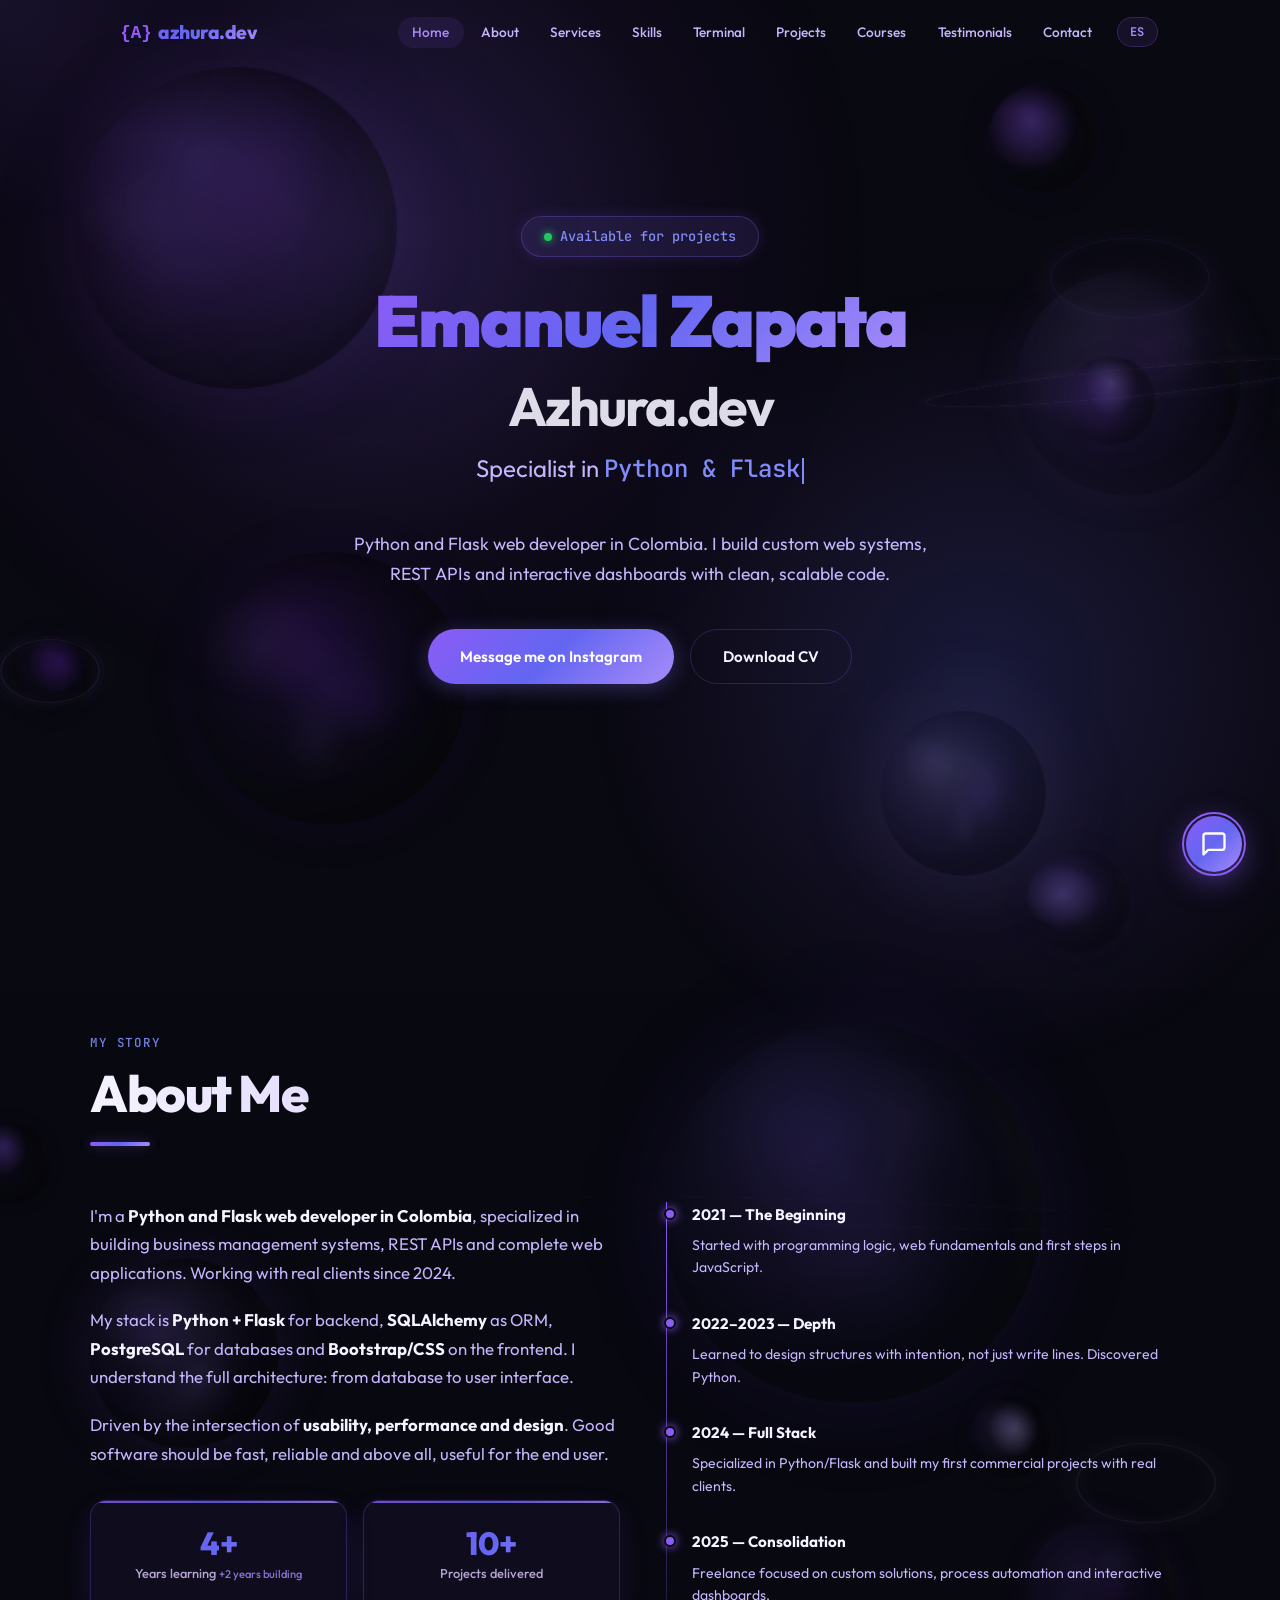
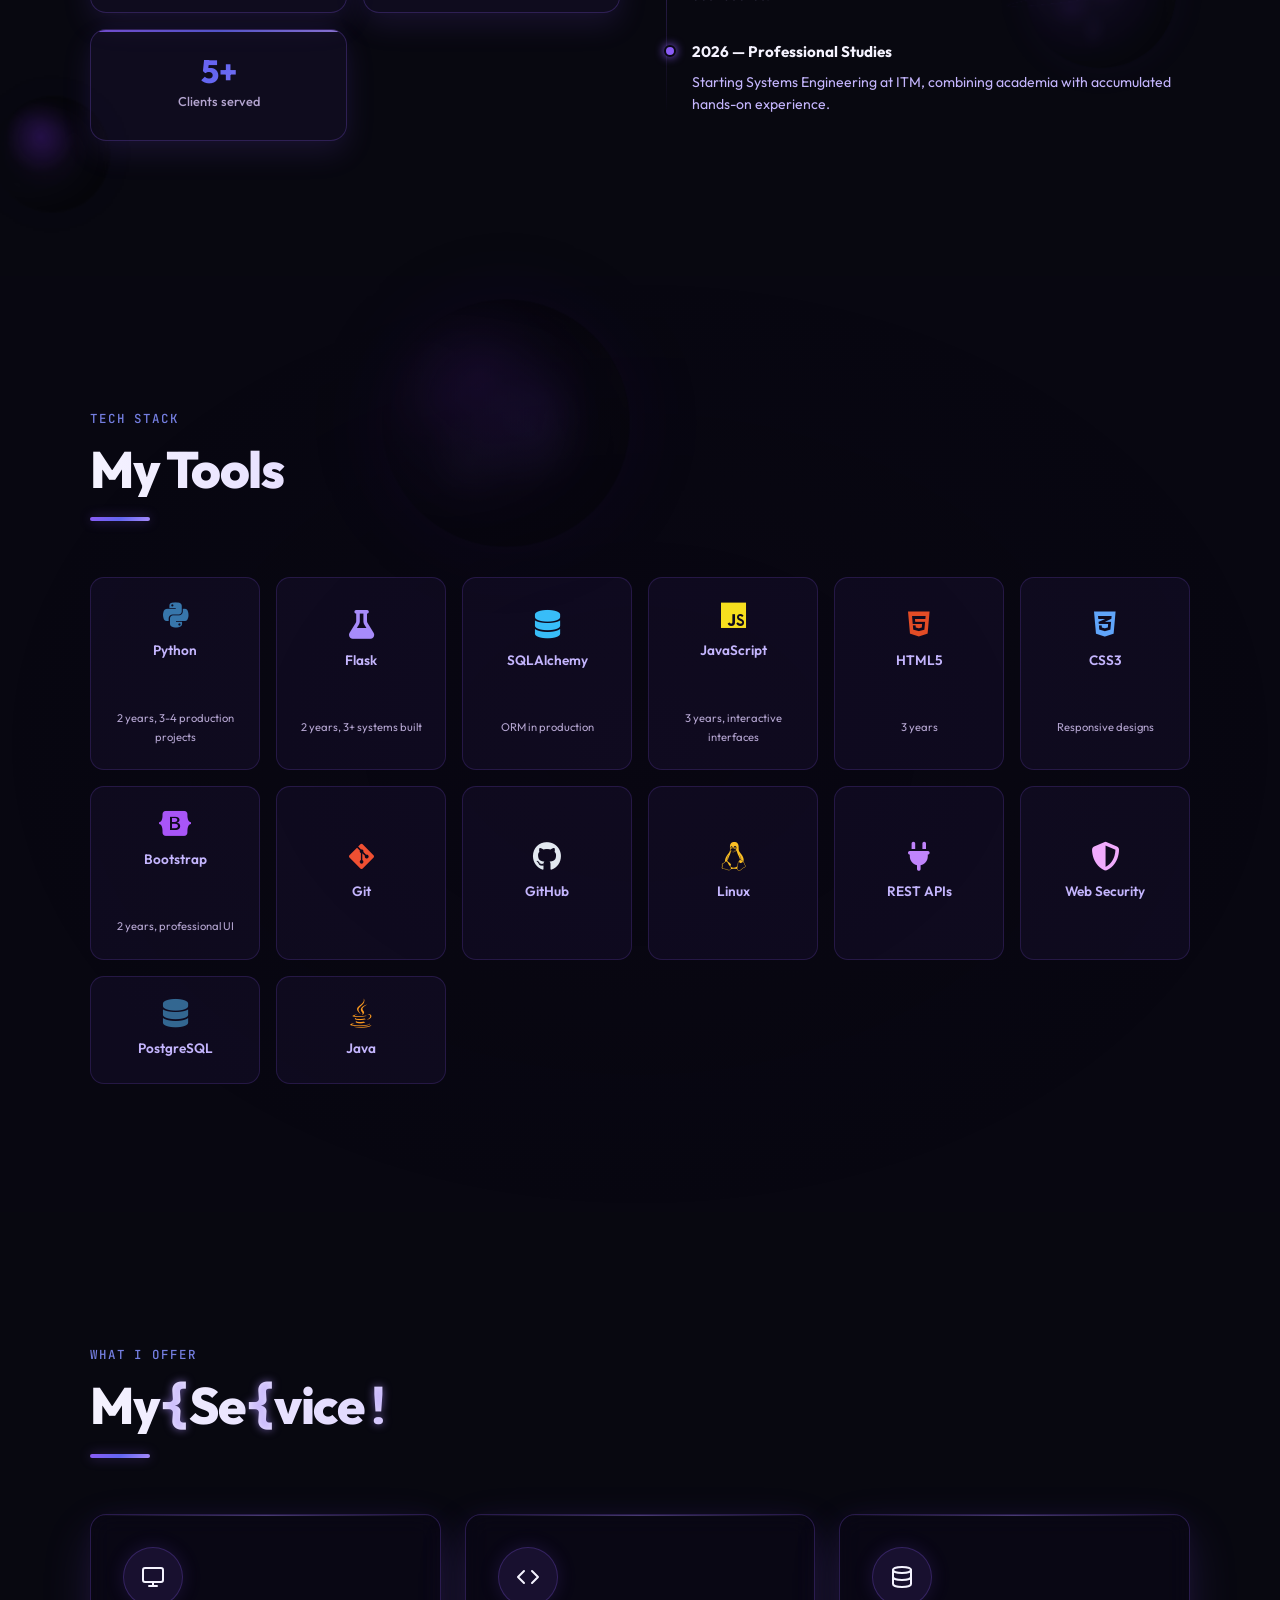
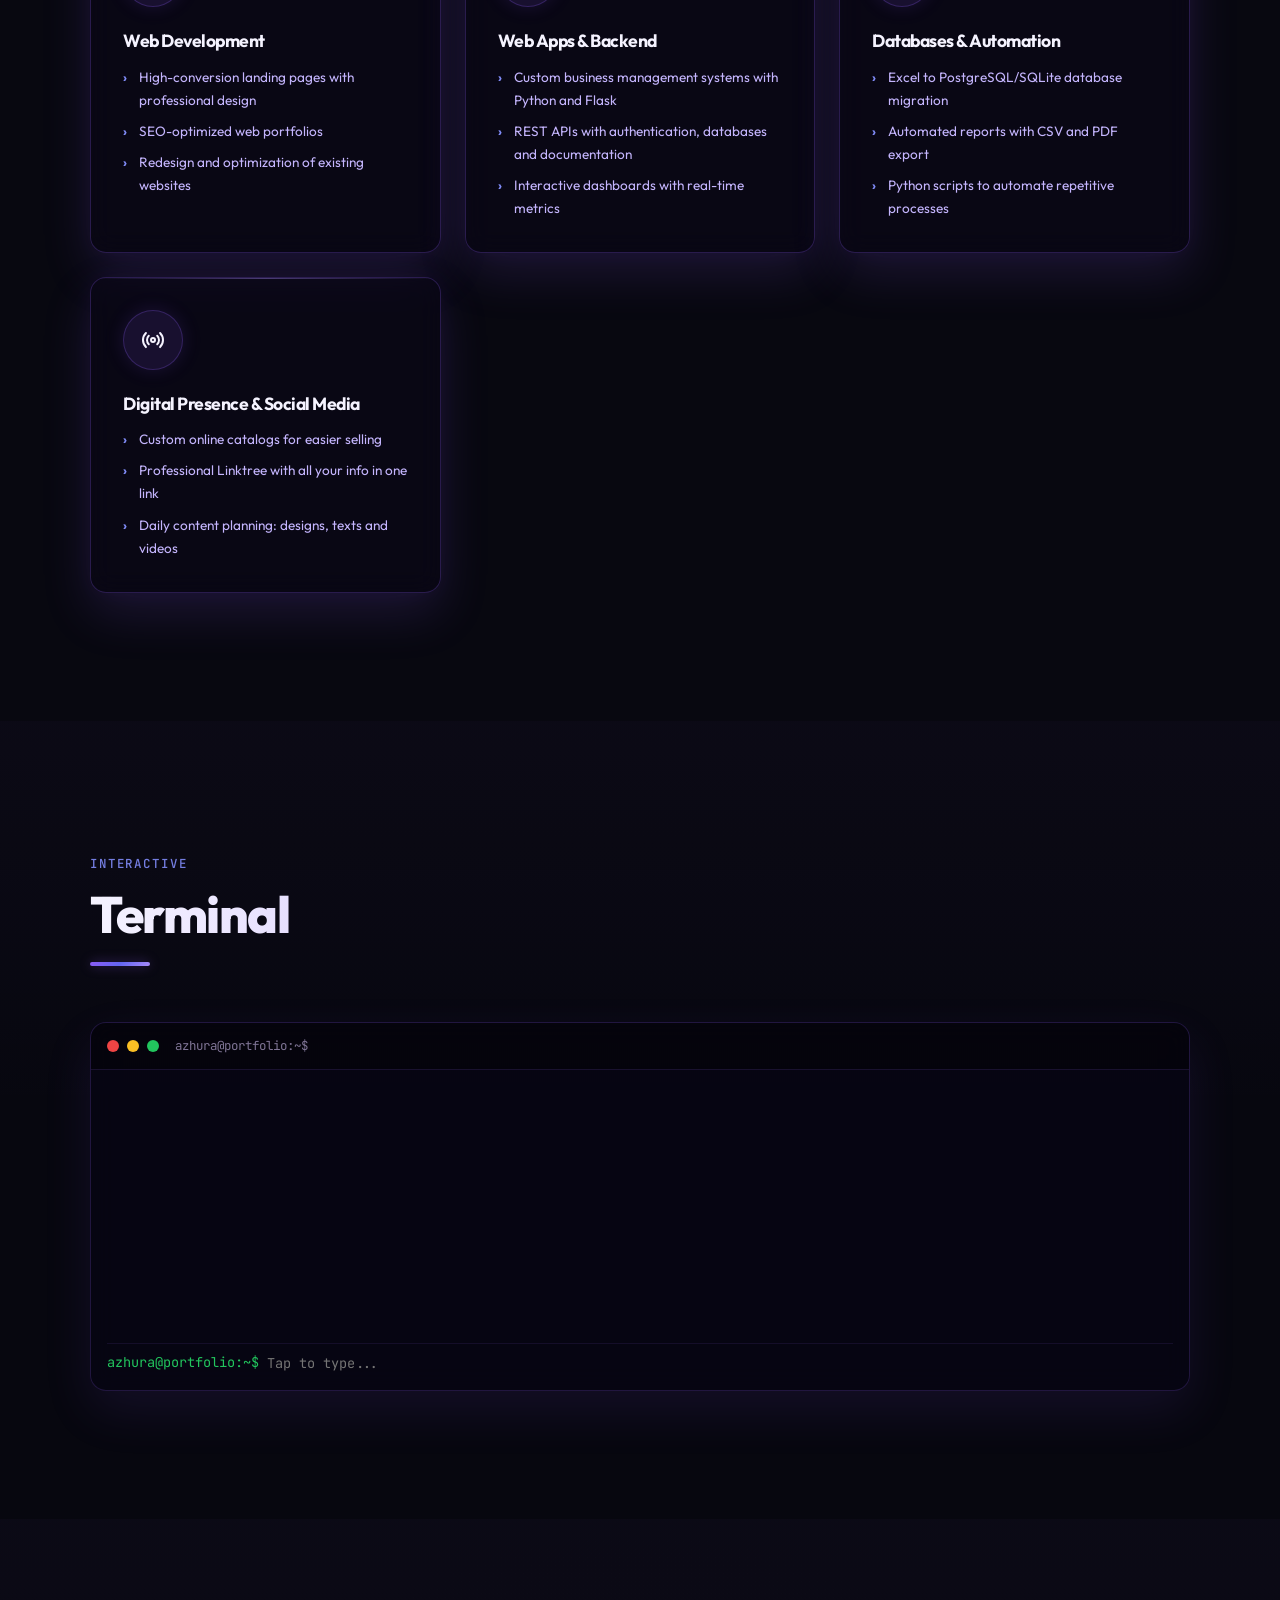
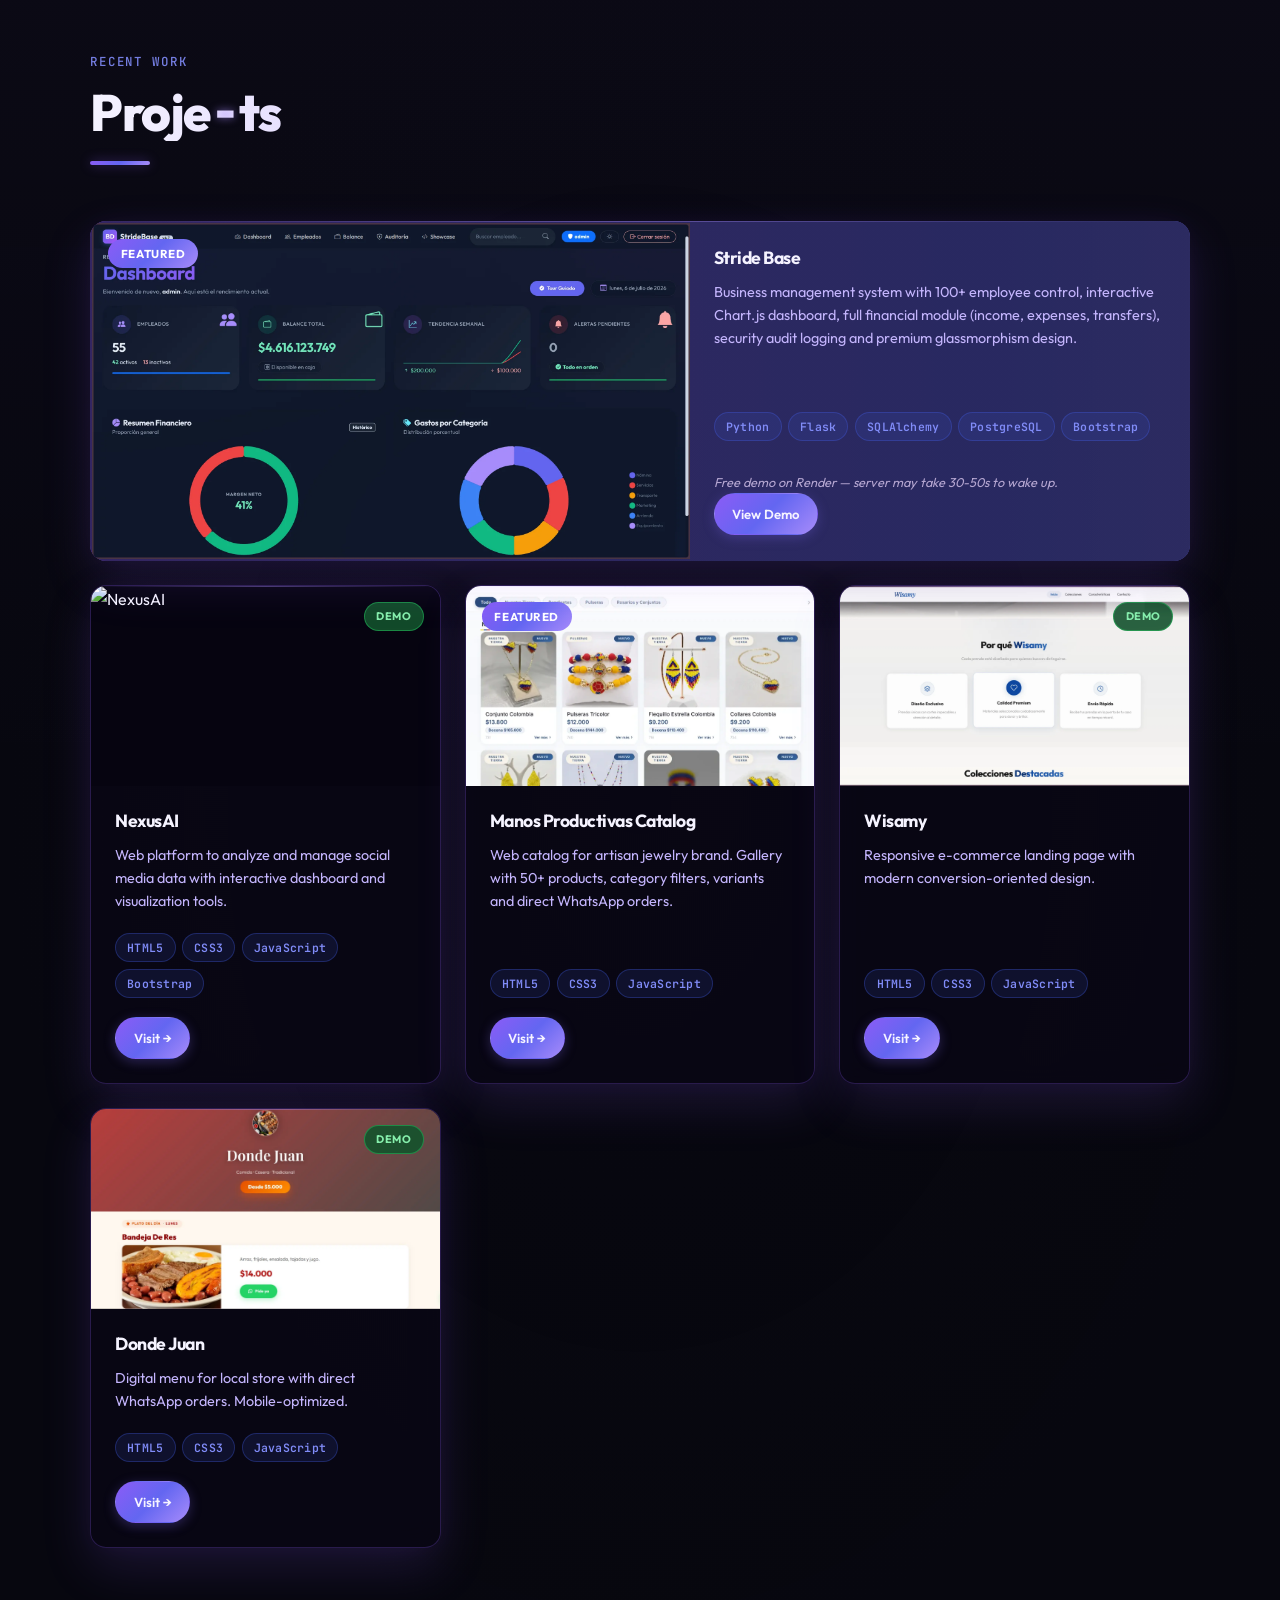
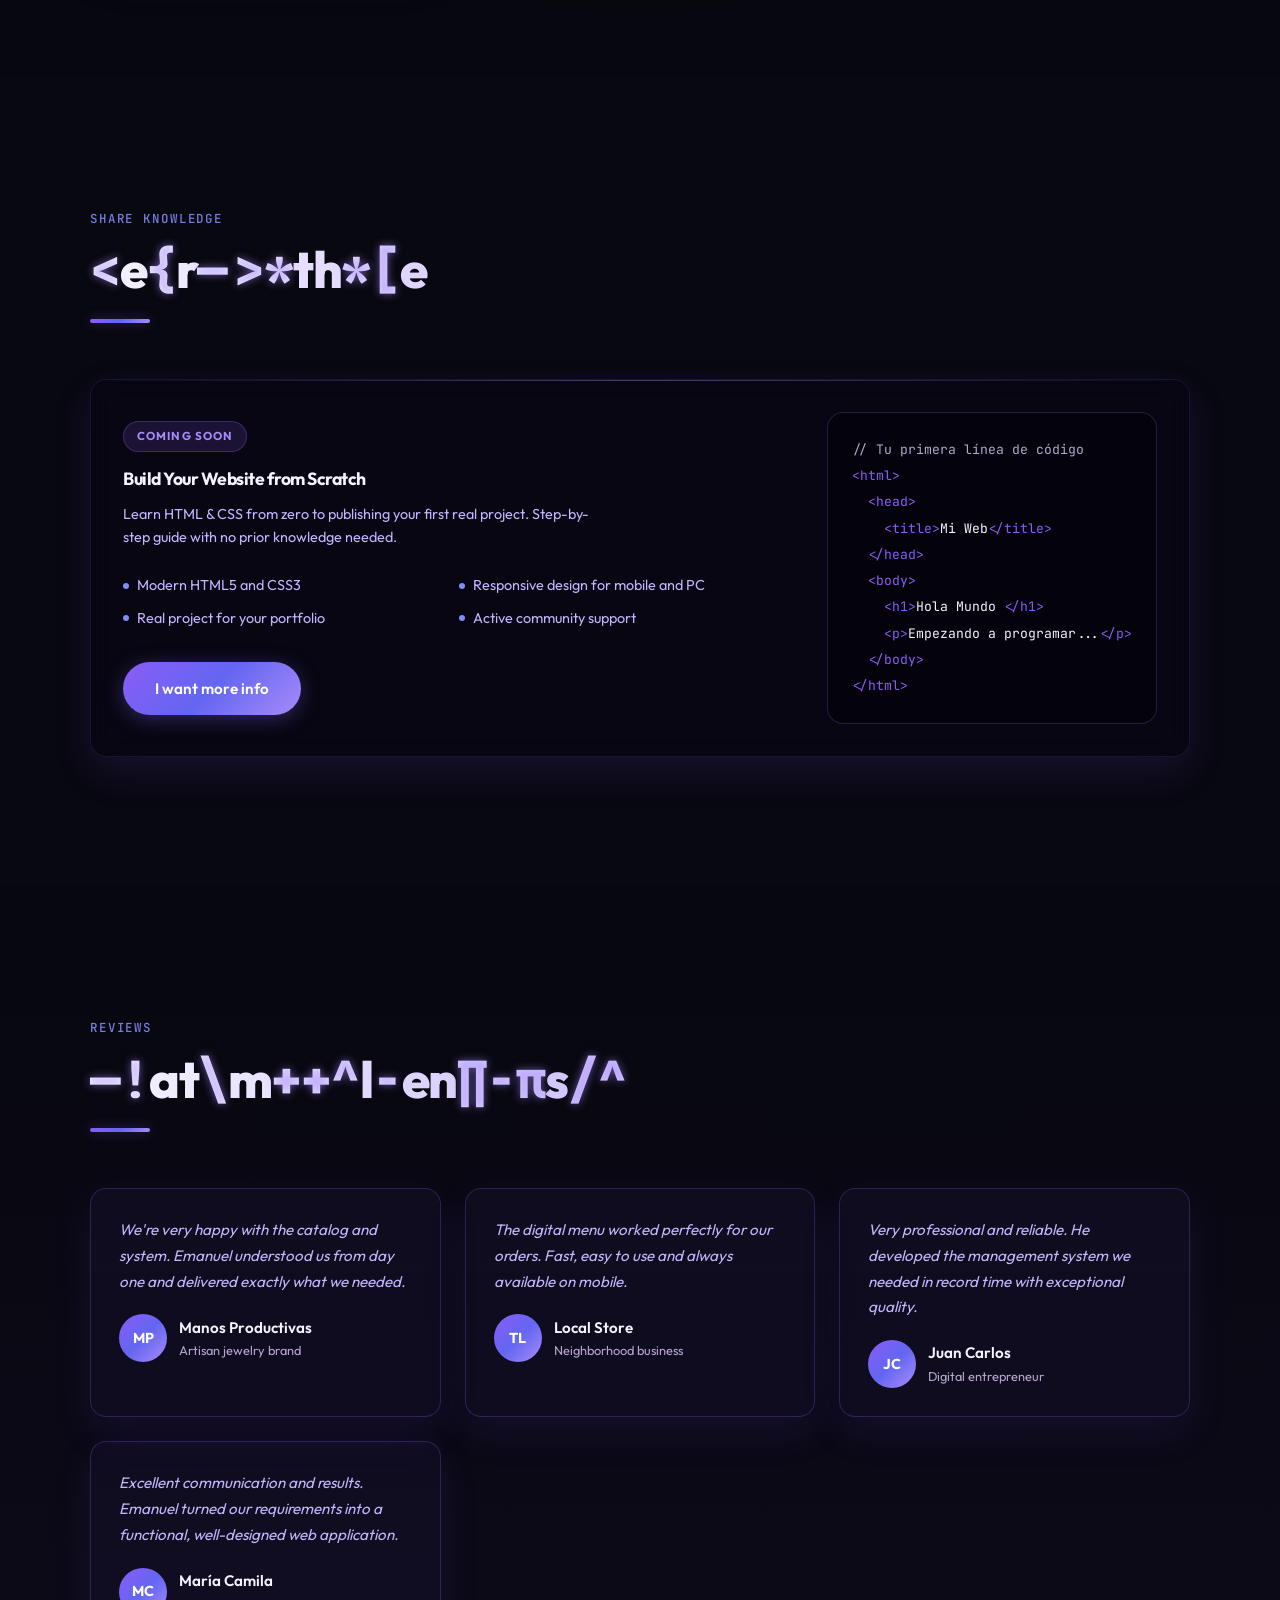
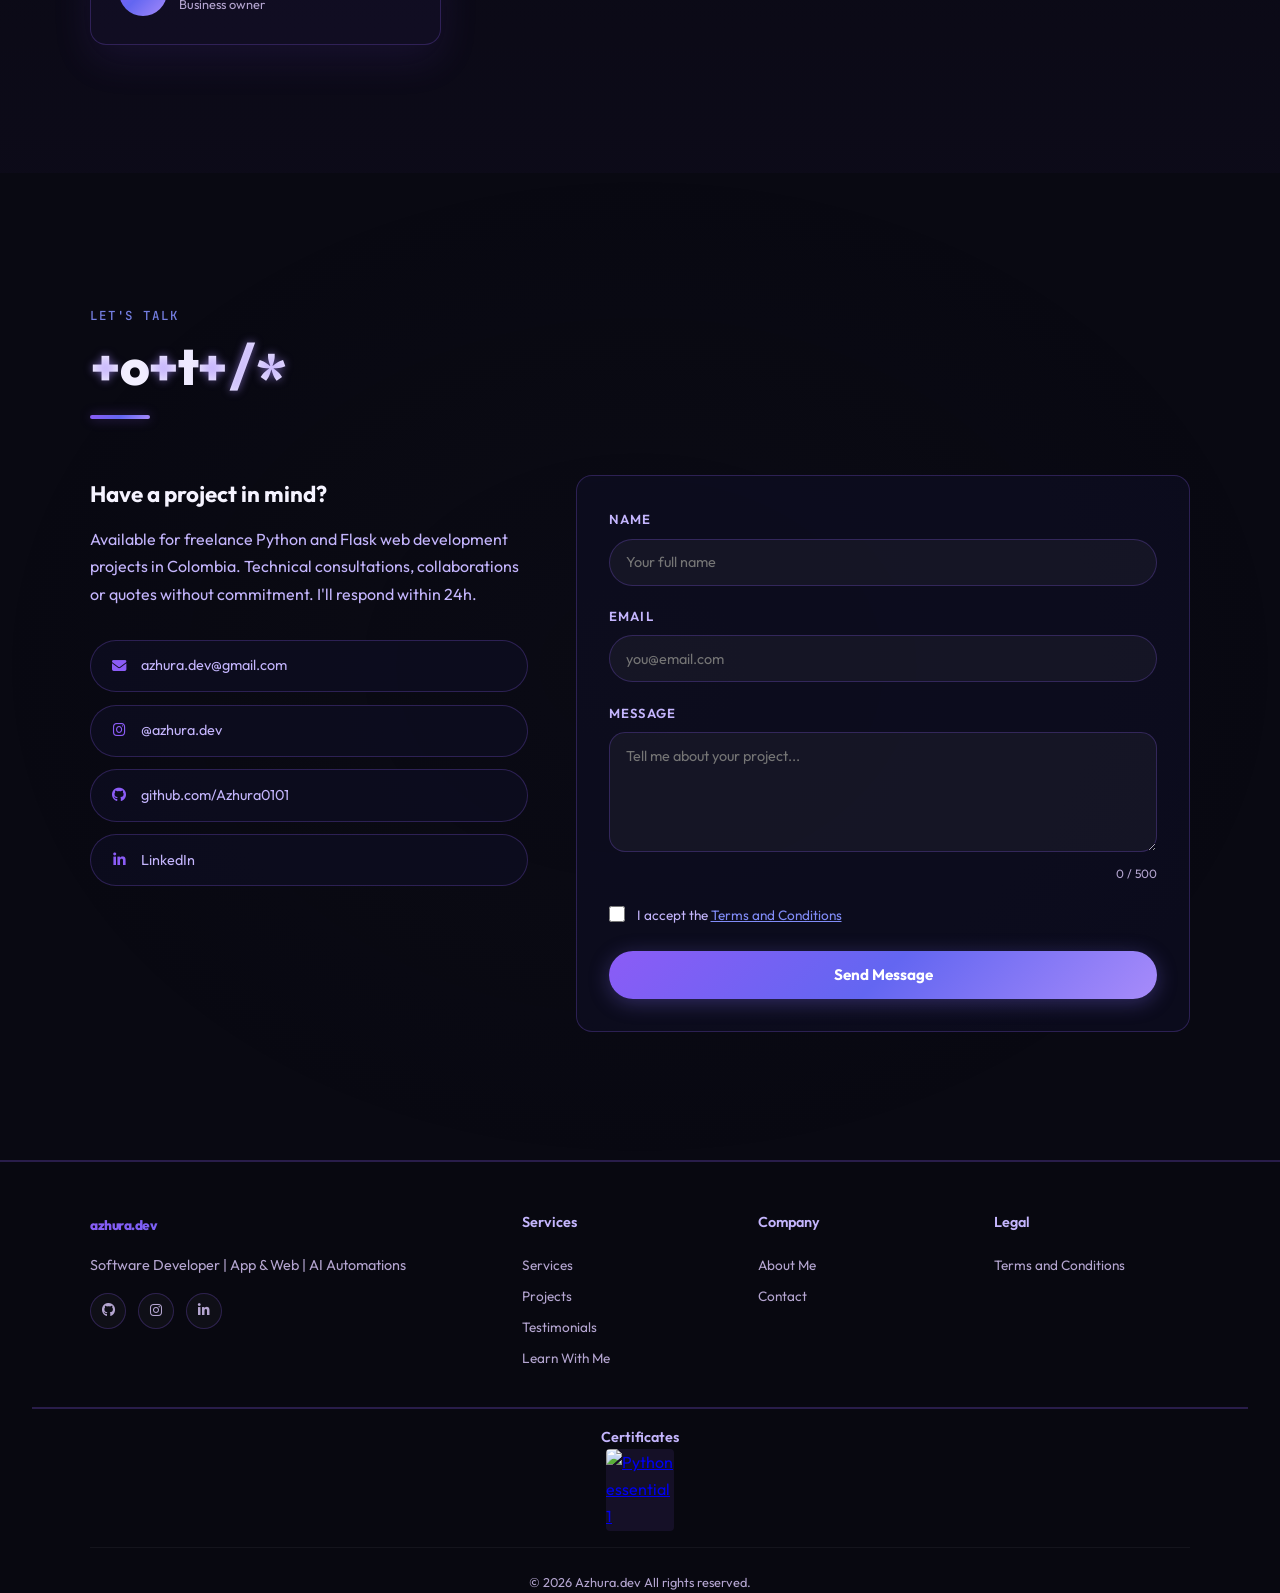
==== commit 28664e4d: "- Reduce starfield particles from 2000 to 400 on mobile (73% reduction) - Optimize renderer settings" ====
--- a/index.html
+++ b/index.html
@@ -12,7 +12,7 @@
     <meta property="og:description" content="Desarrollador web Python y Flask en Colombia. Sistemas de gestión empresarial, APIs REST y dashboards interactivos. Disponible para proyectos freelance.">
     <meta property="og:type" content="website">
     <meta property="og:url" content="https://azhura0101.github.io/Portafolio.github.io/">
-    <meta property="og:image" content="https://azhura0101.github.io/Portafolio.github.io/img/og-image.png">
+    <meta property="og:image" content="https://azhura0101.github.io/Portafolio.github.io/img/og-image.svg">
     <meta property="og:site_name" content="Azhura.dev">
     <meta property="og:locale" content="es_CO">
     <meta property="og:locale:alternate" content="en_US">
@@ -21,7 +21,7 @@
     <meta name="twitter:card" content="summary_large_image">
     <meta name="twitter:title" content="Emanuel Zapata | Desarrollador Web Python y Flask en Colombia">
     <meta name="twitter:description" content="Desarrollador web Python y Flask en Colombia. Sistemas de gestión empresarial, APIs REST y dashboards interactivos.">
-    <meta name="twitter:image" content="https://azhura0101.github.io/Portafolio.github.io/img/og-image.png">
+    <meta name="twitter:image" content="https://azhura0101.github.io/Portafolio.github.io/img/og-image.svg">
     
     <meta name="google-site-verification" content="omiFhcA0F3DwWUgw6MEyz4TLYimPYX5Erp7LLICU5FQ" />
     
@@ -83,8 +83,38 @@
         <feColorMatrix type="saturate" values="0" in="noise" result="gray"/>
       </filter>
     </svg>
+
+    <!-- Three.js Import Map -->
+    <script type="importmap">
+    {
+      "imports": {
+        "three": "https://cdn.jsdelivr.net/npm/three@0.163.0/build/three.module.js",
+        "three/addons/": "https://cdn.jsdelivr.net/npm/three@0.163.0/examples/jsm/"
+      }
+    }
+    </script>
+
+
+
+
+
+
+<!-- Performance meta tags for mobile -->
+  <meta name="viewport" content="width=device-width, initial-scale=1.0, maximum-scale=1.0, user-scalable=no">
+  <meta http-equiv="X-UA-Compatible" content="IE=edge">
+  
+  <!-- Performance hints -->
+  <link rel="dns-prefetch" href="//fonts.gstatic.com">
+  <link rel="preconnect" href="https://fonts.gstatic.com" crossorigin>
+  
+  <!-- Use fewer web fonts on mobile -->
+  <link rel="stylesheet" href="/styles/desktop.css" media="(min-width: 769px)">
+  <link rel="stylesheet" href="/styles/mobile.css" media="(max-width: 768px)">
+
+    
 </head>
 <body>
+<script>history.scrollRestoration='manual';window.scrollTo(0,0);addEventListener('load',()=>scrollTo(0,0));addEventListener('pageshow',()=>scrollTo(0,0))</script>
 
     <!-- Skip to content -->
     <a href="#inicio" class="skip-to-content">Saltar al contenido</a>
@@ -110,10 +140,8 @@
      <!-- Cursor Glow Effect -->
     <div id="cursor-glow"></div>
 
-    <!-- Particle Canvas Background -->
-    <canvas id="particle-canvas"></canvas>
-
-
+    <!-- Starfield Three.js Background -->
+    <div id="starfield-container"></div>
 
     <!-- AI Chat Widget -->
     <button id="chat-toggle" class="chat-toggle" aria-label="Abrir chat">
@@ -156,14 +184,21 @@
 
     <!-- Global floating shapes background -->
     <div class="global-shapes" aria-hidden="true">
-        <div class="gs gs-1"></div>
-        <div class="gs gs-2"></div>
-        <div class="gs gs-3"></div>
-        <div class="gs gs-4"></div>
-        <div class="gs gs-5"></div>
-        <div class="gs gs-6"></div>
-        <div class="gs gs-7"></div>
-        <div class="gs gs-8"></div>
+        <div class="gs gs-1" data-scale="0.55"></div>
+        <div class="gs gs-2" data-scale="0.45"></div>
+        <div class="gs gs-3" data-scale="0.5"></div>
+        <div class="gs gs-4" data-scale="0.4"></div>
+        <div class="gs gs-5" data-scale="0.6"></div>
+        <div class="gs gs-6" data-scale="0.48"></div>
+        <div class="gs gs-7" data-scale="0.38"></div>
+        <div class="gs gs-8" data-scale="0.52"></div>
+        <div class="gs gs-sm gs-9" data-scale="1.8"></div>
+        <div class="gs gs-sm gs-10" data-scale="2.2"></div>
+        <div class="gs gs-sm gs-11" data-scale="1.5"></div>
+        <div class="gs gs-sm gs-12" data-scale="2.0"></div>
+        <div class="gs gs-sm gs-13" data-scale="2.5"></div>
+        <div class="gs gs-sm gs-14" data-scale="1.6"></div>
+        <div class="gs gs-sm gs-15" data-scale="2.8"></div>
         <div class="gs gs-ring gs-r1"></div>
         <div class="gs gs-ring gs-r2"></div>
         <div class="gs gs-ring gs-r3"></div>
@@ -180,6 +215,7 @@
           <li><a href="#sobre-mi" data-i18n="nav_about">Sobre mí</a></li>
           <li><a href="#servicios" data-i18n="nav_services">Servicios</a></li>
           <li><a href="#habilidades" data-i18n="nav_skills">Habilidades</a></li>
+          <li><a href="#terminal" data-i18n="nav_terminal">Terminal</a></li>
           <li><a href="#proyectos" data-i18n="nav_projects">Proyectos</a></li>
           <li><a href="#cursos" data-i18n="nav_courses">Cursos</a></li>
           <li><a href="#testimonios" data-i18n="nav_testimonials">Testimonios</a></li>
@@ -199,7 +235,7 @@
             <div class="hero-badge" data-i18n="hero_badge">Disponible para proyectos</div>
             <h1>
                 <span class="hero-name-gradient">Emanuel Zapata</span><br>
-                <span style="font-size: 0.75em; font-weight: 700; opacity: 0.9;" data-i18n="hero_alias">Azhura.dev</span>
+                <span class="hero-alias" data-i18n="hero_alias">Azhura.dev</span>
             </h1>
             <div class="hero-typing-wrapper">
                 <span data-i18n="hero_prefix">Especialista en </span><span class="typing-text" id="typing-target"></span><span class="cursor"></span>
@@ -288,10 +324,10 @@
                 <div class="skill-pill reveal"><span class="skill-icon"><i class="fab fa-git-alt" style="color: #f05032;"></i></span><span data-i18n="skills_git">Git</span></div>
                 <div class="skill-pill reveal"><span class="skill-icon"><i class="fab fa-github" style="color: #e2e8f0;"></i></span><span data-i18n="skills_github">GitHub</span></div>
                 <div class="skill-pill reveal"><span class="skill-icon"><i class="fab fa-linux" style="color: #fbbf24;"></i></span><span data-i18n="skills_linux">Linux</span></div>
-                <div class="skill-pill reveal"><span class="skill-icon" style="color: #c084fc;"><i class="fas fa-plug"></i></span><span data-i18n="skills_rest">REST APIs</span></div>
-                <div class="skill-pill reveal"><span class="skill-icon" style="color: #f0abfc;"><i class="fas fa-shield-alt"></i></span><span data-i18n="skills_security">Seguridad Web</span></div>
-                <div class="skill-pill reveal"><span class="skill-icon" style="color: #336791;"><i class="fas fa-database"></i></span><span data-i18n="skills_postgresql">PostgreSQL</span></div>
-                <div class="skill-pill reveal"><span class="skill-icon" style="color: #f89820;"><i class="fab fa-java"></i></span><span data-i18n="skills_java">Java</span></div>
+                <div class="skill-pill reveal"><span class="skill-icon"><i class="fas fa-plug" style="color: #c084fc;"></i></span><span data-i18n="skills_rest">REST APIs</span></div>
+                <div class="skill-pill reveal"><span class="skill-icon"><i class="fas fa-shield-alt" style="color: #f0abfc;"></i></span><span data-i18n="skills_security">Seguridad Web</span></div>
+                <div class="skill-pill reveal"><span class="skill-icon"><i class="fas fa-database" style="color: #336791;"></i></span><span data-i18n="skills_postgresql">PostgreSQL</span></div>
+                <div class="skill-pill reveal"><span class="skill-icon"><i class="fab fa-java" style="color: #f89820;"></i></span><span data-i18n="skills_java">Java</span></div>
             </div>
         </div>
     </section>
@@ -355,135 +391,112 @@
         </div>
     </section>
 
+    <!-- Terminal Section -->
+    <section id="terminal" class="terminal-section">
+        <div class="section-inner">
+            <span class="section-label" data-i18n="section_label_terminal">interactivo</span>
+            <h2 class="section-title" data-i18n="terminal_title">Terminal</h2>
+            <div class="section-divider"></div>
+            <div class="terminal-wrapper">
+                <div class="terminal-header">
+                    <span class="terminal-dot red"></span>
+                    <span class="terminal-dot yellow"></span>
+                    <span class="terminal-dot green"></span>
+                    <span class="terminal-title">azhura@portfolio:~$</span>
+                </div>
+                <div class="terminal-body" id="terminal-body">
+                    <div class="term-output"></div>
+                    <div class="term-input-line">
+                        <span class="term-prompt">azhura@portfolio:~$</span>
+                        <input type="text" class="term-input" autocomplete="off" autocapitalize="off" autocorrect="off" spellcheck="false" aria-label="Terminal input" placeholder="Tap to type...">
+                    </div>
+                </div>
+            </div>
+        </div>
+    </section>
+
     <!-- Projects -->
     <section id="proyectos">
         <div class="section-inner">
             <span class="section-label" data-i18n="section_label_projects">trabajo reciente</span>
             <h2 class="section-title" data-i18n="projects_title">Proyectos</h2>
             <div class="section-divider"></div>
+            <div class="solar-system-wrapper ss-hidden">
+                <div id="solar-system-container" class="solar-system-container"></div>
+                <p class="solar-system-hint" data-i18n="solar_hint">Haz clic en un planeta para ver los detalles del proyecto</p>
+            </div>
             <div class="projects-grid">
-
-                <!-- Featured Project -->
                 <div class="project-card featured reveal">
                     <div class="project-image">
+                        <img src="img/black.webp" alt="Stride Base" loading="lazy">
                         <span class="featured-badge" data-i18n="proj_featured_badge">Destacado</span>
-                        <span class="status-badge produccion" data-i18n="badge_produccion">Comisionado</span>
-                        <img id="stride-img" src="img/black.webp" alt="Stride Base - Sistema de gestión empresarial con Python y Flask" loading="lazy">
                     </div>
                     <div class="project-content">
                         <h3 data-i18n="proj_flask_title">Stride Base</h3>
-                        <p data-i18n="proj_flask_desc">
-                            Solución integral de RRHH y Finanzas: control de empleados, alertas automáticas, bitácoras, registro de transacciones multi-cuenta con categorización, sistema de auditoría por IP y dashboard interactivo con caché optimizado.
-                        </p>
-                        <span class="demo-warning" data-i18n="proj_flask_warning">
-                            <i class="fas fa-info-circle"></i> Demo gratuita en Render — el servidor puede tardar 30-50s en despertar.
-                        </span>
-                        <div class="project-metrics" data-i18n="proj_flask_metrics">100+ empleados | 200+ transacciones/mes | 4+ meses de desarrollo</div>
-                        <div class="project-tech">
-                            <span class="tech-tag">Python</span>
-                            <span class="tech-tag">Flask</span>
-                            <span class="tech-tag">SQLAlchemy</span>
-                            <span class="tech-tag">SQLite / PostgreSQL</span>
-                            <span class="tech-tag">Bootstrap 5</span>
-                        </div>
+                        <p data-i18n="proj_flask_desc">Sistema de gestión empresarial con control de empleados, dashboard interactivo y módulo financiero completo.</p>
+                        <div class="project-tech"><span class="tech-tag">Python</span><span class="tech-tag">Flask</span><span class="tech-tag">SQLAlchemy</span><span class="tech-tag">PostgreSQL</span><span class="tech-tag">Bootstrap</span></div>
+                        <small class="demo-warning" data-i18n="proj_flask_warning">Demo gratuita — el servidor puede tardar 30-50s en despertar.</small>
                         <div class="project-links">
-                            <a href="https://sistema-base-demo.onrender.com/login" class="project-btn" target="_blank" data-i18n="proj_view_demo">Ver Demo</a>
-                            <a href="https://sistema-base-demo.onrender.com/code-showcase" class="project-btn" target="_blank" data-i18n="proj_view_code">Ver Código</a>
-                        </div>
-                    </div>
-                </div>
-
-                 <!-- Project 2 -->
+                            <a href="https://sistema-base-demo.onrender.com/login" target="_blank" class="project-btn" data-i18n="proj_view_demo">Ver Demo</a>
+                        </div>
+                    </div>
+                </div>
                 <div class="project-card reveal">
                     <div class="project-image">
+                        <img src="https://raw.githubusercontent.com/Azhura0101/NexusAI/4ed8174ad06da8cdfdb1dbe9291ef15503cedbde/assets/Preset.png" alt="NexusAI" loading="lazy" crossorigin="anonymous">
                         <span class="status-badge demo" data-i18n="badge_demo">Demo</span>
-                        <img src="https://raw.githubusercontent.com/Azhura0101/NexusAI/4ed8174ad06da8cdfdb1dbe9291ef15503cedbde/assets/Preset.png" alt="NexusAI - Plataforma de análisis de redes sociales" loading="lazy">
                     </div>
                     <div class="project-content">
                         <h3 data-i18n="proj_NexusAI_title">NexusAI</h3>
-                        <p data-i18n="proj_NexusAI_desc">Plataforma web para analizar y gestionar datos de redes sociales. Incluye dashboard interactivo y herramientas de visualización.</p>
-                        <div class="project-tech">
-                            <span class="tech-tag">HTML5</span>
-                            <span class="tech-tag">CSS3</span>
-                            <span class="tech-tag">JavaScript</span>
-                            <span class="tech-tag">Bootstrap 5</span>
-                        </div>
+                        <p data-i18n="proj_NexusAI_desc">Plataforma para analizar y gestionar datos de redes sociales con dashboard interactivo.</p>
+                        <div class="project-tech"><span class="tech-tag">HTML5</span><span class="tech-tag">CSS3</span><span class="tech-tag">JavaScript</span><span class="tech-tag">Bootstrap</span></div>
                         <div class="project-links">
-                            <a target="_blank" href="https://azhura0101.github.io/NexusAI/index.html" class="project-btn" data-i18n="proj_view_demo">Ver Demo</a>
-                            <a target="_blank" href="https://github.com/Azhura0101/NexusAI" class="project-btn" data-i18n="proj_view_code">Ver Código</a>
-                        </div>
-                    </div>
-                </div>
-
-
-
-
-                <!-- Project 3: Catalogo MP -->
+                            <a href="https://azhura0101.github.io/NexusAI/index.html" target="_blank" class="project-btn" data-i18n="proj_visit">Visitar →</a>
+                        </div>
+                    </div>
+                </div>
                 <div class="project-card reveal">
                     <div class="project-image">
-                        <span class="status-badge produccion" data-i18n="badge_produccion">Comisionado</span>
-                        <img src="img/Catalogo.webp" alt="Catálogo web Manos Productivas - Desarrollado con HTML, CSS y JavaScript" loading="lazy">
+                        <img src="img/Catalogo.webp" alt="Catálogo MP" loading="lazy">
+                        <span class="featured-badge" data-i18n="proj_featured_badge">Destacado</span>
                     </div>
                     <div class="project-content">
-                        <h3 data-i18n="proj_catalogo_title">Catálogo Manos Productivas</h3>
-                        <p data-i18n="proj_catalogo_desc">Catálogo web responsivo para Manos Productivas, una marca de bisutería artesanal creada por madres cabeza de familia. Incluye galería de imágenes con swipe, filtros por categoría, variantes de productos y pedidos directos por WhatsApp. Diseño inspirado en los colores de la bandera colombiana.</p>
-                        <div class="project-metrics" data-i18n="proj_catalogo_metrics">50+ productos | 5 semanas de desarrollo | Pedidos por WhatsApp</div>
-                        <div class="project-tech">
-                            <span class="tech-tag">HTML</span>
-                            <span class="tech-tag">CSS</span>
-                            <span class="tech-tag">JavaScript</span>
-                        </div>
+                        <h3 data-i18n="proj_catalogo_title">Catálogo MP</h3>
+                        <p data-i18n="proj_catalogo_desc">Catálogo web responsivo para bisutería artesanal con galería, filtros y pedidos por WhatsApp.</p>
+                        <div class="project-tech"><span class="tech-tag">HTML5</span><span class="tech-tag">CSS3</span><span class="tech-tag">JavaScript</span></div>
                         <div class="project-links">
-                            <a target="_blank" href="https://catalogomanosproductivas.vercel.app/" class="project-btn" data-i18n="proj_view_demo">Ver Demo</a>
-                        </div>
-                    </div>
-                </div>
-
-                <!-- Project 4 -->
+                            <a href="https://catalogomanosproductivas.vercel.app/" target="_blank" class="project-btn" data-i18n="proj_visit">Visitar →</a>
+                        </div>
+                    </div>
+                </div>
                 <div class="project-card reveal">
                     <div class="project-image">
+                        <img src="img/Wisamy.webp" alt="Wisamy" loading="lazy">
                         <span class="status-badge demo" data-i18n="badge_demo">Demo</span>
-                        <img src="img/Wisamy.webp" alt="Landing page de ropa - Diseño responsive y moderno" loading="lazy">
                     </div>
                     <div class="project-content">
-                        <h3 data-i18n="proj_landing_title">Landing Page de Ropa</h3>
-                        <p data-i18n="proj_landing_desc">E-commerce visual responsivo y moderno para tienda de ropa, con navegación fluida y diseño orientado a conversión.</p>
-                        <div class="project-tech">
-                            <span class="tech-tag">HTML</span>
-                            <span class="tech-tag">CSS</span>
-                        </div>
+                        <h3>Wisamy</h3>
+                        <p data-i18n="proj_wisamy">Landing page de e-commerce responsivo con diseño moderno orientado a conversión.</p>
+                        <div class="project-tech"><span class="tech-tag">HTML5</span><span class="tech-tag">CSS3</span><span class="tech-tag">JavaScript</span></div>
                         <div class="project-links">
-                            <a target="_blank" href="https://codepen.io/EMANUEL-ZAPATA-the-looper/full/VwJWKjb" class="project-btn" data-i18n="proj_view_demo">Ver Demo</a>
-                            <a target="_blank" href="https://codepen.io/EMANUEL-ZAPATA-the-looper/pen/VwJWKjb" class="project-btn" data-i18n="proj_view_code">Ver Código</a>
-                        </div>
-                    </div>
-                </div>
-
-
-
-                <!-- Project 5 (formerly 4) -->
+                            <a href="https://codepen.io/EMANUEL-ZAPATA-the-looper/full/VwJWKjb" target="_blank" class="project-btn" data-i18n="proj_visit">Visitar →</a>
+                        </div>
+                    </div>
+                </div>
                 <div class="project-card reveal">
                     <div class="project-image">
+                        <img src="img/juan.webp" alt="Donde Juan" loading="lazy">
                         <span class="status-badge demo" data-i18n="badge_demo">Demo</span>
-                        <img src="img/juan.webp" alt="Donde Juan - Menú digital con pedidos por WhatsApp" loading="lazy">
                     </div>
                     <div class="project-content">
                         <h3 data-i18n="proj_bagre_title">Donde Juan</h3>
-                        <p data-i18n="proj_bagre_desc">Web para restaurante en uso real: menú digital y pedidos directo a WhatsApp. Optimizada para móviles.</p>
-                        <div class="project-metrics" data-i18n="proj_bagre_metrics">Pedidos en tiempo real | Optimizado para celular</div>
-                        <div class="project-tech">
-                            <span class="tech-tag">HTML</span>
-                            <span class="tech-tag">CSS</span>
-                            <span class="tech-tag">JavaScript</span>
-                        </div>
+                        <p data-i18n="proj_bagre_desc">Menú digital para tienda local con pedidos directos a WhatsApp. Optimizada para móviles.</p>
+                        <div class="project-tech"><span class="tech-tag">HTML5</span><span class="tech-tag">CSS3</span><span class="tech-tag">JavaScript</span></div>
                         <div class="project-links">
-                            <a target="_blank" href="https://codepen.io/EMANUEL-ZAPATA-the-looper/full/raVjQoN" class="project-btn" data-i18n="proj_view_demo">Ver Demo</a>
-                            <a target="_blank" href="https://codepen.io/EMANUEL-ZAPATA-the-looper/pen/raVjQoN" class="project-btn" data-i18n="proj_view_code">Ver Código</a>
-                        </div>
-                    </div>
-                </div>
-
-
+                            <a href="https://codepen.io/EMANUEL-ZAPATA-the-looper/full/raVjQoN" target="_blank" class="project-btn" data-i18n="proj_visit">Visitar →</a>
+                        </div>
+                    </div>
+                </div>
             </div>
         </div>
     </section>
@@ -547,6 +560,26 @@
                         <div>
                             <div class="testimonial-name" data-i18n="testimonial_2_name">Tienda Local</div>
                             <div class="testimonial-role" data-i18n="testimonial_2_role">Negocio de barrio</div>
+                        </div>
+                    </div>
+                </div>
+                <div class="testimonial-card reveal">
+                    <div class="testimonial-text" data-i18n="testimonial_3_text">Muy profesional y cumplido. Desarrolló el sistema de gestión que necesitábamos en tiempo récord y con una calidad excepcional.</div>
+                    <div class="testimonial-author">
+                        <div class="testimonial-avatar">JC</div>
+                        <div>
+                            <div class="testimonial-name" data-i18n="testimonial_3_name">Juan Carlos</div>
+                            <div class="testimonial-role" data-i18n="testimonial_3_role">Emprendedor digital</div>
+                        </div>
+                    </div>
+                </div>
+                <div class="testimonial-card reveal">
+                    <div class="testimonial-text" data-i18n="testimonial_4_text">Excelente comunicación y resultados. Emanuel transformó nuestros requerimientos en una aplicación web funcional y bien diseñada.</div>
+                    <div class="testimonial-author">
+                        <div class="testimonial-avatar">MC</div>
+                        <div>
+                            <div class="testimonial-name" data-i18n="testimonial_4_name">María Camila</div>
+                            <div class="testimonial-role" data-i18n="testimonial_4_role">Dueña de negocio</div>
                         </div>
                     </div>
                 </div>
@@ -594,7 +627,7 @@
                         </div>
                         <div class="form-group">
                             <label for="message" data-i18n="label_msg">Mensaje</label>
-                            <textarea id="message" name="message" placeholder="Cuéntame sobre tu proyecto..." autocomplete="off" data-i18n="placeholder_message" required></textarea>
+                            <textarea id="message" name="message" placeholder="Cuéntame sobre tu proyecto..." autocomplete="off" data-i18n="placeholder_message" maxlength="500" required></textarea>
                         </div>
                         <div class="checkbox-wrapper">
                             <input type="checkbox" id="terms" name="terms" autocomplete="off" required>
@@ -621,12 +654,11 @@
         </div>
     </div>
 
-    <!-- Contact Modal (unused, inline form now) -->
     <!-- Terms Modal -->
     <div id="termsModal" class="modal-overlay">
-        <div class="modal-card" style="text-align:left;">
+        <div class="modal-card modal-card-left">
             <button class="modal-close-btn" onclick="closeTerms()">&times;</button>
-            <h3 style="margin-bottom:1rem;" data-i18n="terms_title">Términos y Condiciones</h3>
+            <h3 class="terms-title" data-i18n="terms_title">Términos y Condiciones</h3>
             <div class="terms-content" data-i18n="terms_content"></div>
             <button onclick="closeTerms()" class="modal-btn" data-i18n="modal_close">Cerrar</button>
         </div>
@@ -636,6 +668,7 @@
 
 
     <!-- Footer -->
+    <button id="back-to-top" aria-label="Volver arriba">↑</button>
     <footer>
         <div class="footer-content">
             <div class="footer-col">
@@ -667,7 +700,7 @@
 
         <!-- badges -->
         <div class="badges-container">
-            <p style="margin-bottom: 0; padding-bottom: 0;" data-i18n="footer_certs_title">Certificados</p>
+            <p data-i18n="footer_certs_title">Certificados</p>
             <div class="badge-image">
                 <a href="https://www.credly.com/badges/590c0de6-1fcb-4fc5-b361-fdb1b17bee84/embedded" target="_blank">
                     <img src="https://images.credly.com/images/68c0b94d-f6ac-40b1-a0e0-921439eb092e/image.png" alt="Python essential 1" loading="lazy">
@@ -685,12 +718,27 @@
 
 
 
-
-
-
-
-
     <script src="translations.js" defer></script>
     <script src="script.js" defer></script>
+    <script type="module" defer>
+    import Starfield from './starfield.js';
+    import Terminal from './terminal.js';
+    import SolarSystem from './solar-system.js';
+
+    document.addEventListener('DOMContentLoaded', () => {
+        new Starfield();
+        new Terminal();
+    });
+
+    window.initSolarSystem = () => {
+      const c = document.getElementById('solar-system-container');
+      if (!c || c.dataset.ssActive) return;
+      const w = c.closest('.solar-system-wrapper');
+      w?.classList.remove('ss-hidden');
+      new SolarSystem();
+      c.dataset.ssActive = '1';
+      setTimeout(() => c.scrollIntoView({ behavior: 'smooth', block: 'center' }), 300);
+    };
+    </script>
 </body>
 </html>
--- a/style.css
+++ b/style.css
@@ -310,8 +310,8 @@
   z-index: 1;
 }
 
-/* Particle Canvas - Full page fixed background */
-#particle-canvas {
+/* Starfield - Full page fixed background (Three.js renders into it) */
+#starfield-container {
   position: fixed;
   top: 0;
   left: 0;
@@ -319,7 +319,6 @@
   height: 100%;
   z-index: 0;
   pointer-events: none;
-  opacity: 0.40;
 }
 
 /* ==========================================
@@ -339,9 +338,26 @@
 .gs {
   position: absolute;
   border-radius: 50%;
-  animation: gs-float linear infinite;
+  animation-name: gs-float, gs-orbit;
+  animation-duration: var(--gs-float-dur, 45s), var(--gs-orbit-dur, 20s);
+  animation-timing-function: linear, ease-in-out;
+  animation-iteration-count: infinite, infinite;
+  animation-direction: normal, alternate;
   background-size: 180% 180%;
   transform-style: preserve-3d;
+  will-change: transform;
+  scale: var(--gs-scale, 1);
+  opacity: var(--gs-opacity, 0.6);
+  animation-delay: var(--gs-float-delay, 0s), 0s;
+}
+.gs::after {
+  content: '';
+  position: absolute;
+  inset: 0;
+  border-radius: 50%;
+  background: radial-gradient(ellipse at 25% 50%, transparent 40%, rgba(0,0,0,0.5) 75%);
+  pointer-events: none;
+  mix-blend-mode: multiply;
 }
 .gs::before {
   content: '';
@@ -366,131 +382,357 @@
   0%   { transform: rotate(0deg); }
   100% { transform: rotate(360deg); }
 }
-
-/* Blobs */
+@keyframes gs-orbit {
+  0% { transform: translate(0px, 0px) rotate(0deg); }
+  100% { transform: translate(var(--gs-ox, 8px), var(--gs-oy, -8px)) rotate(var(--gs-rot, 3deg)); }
+}
+
+/* Planet 1 — Majestic gas giant */
 .gs-1 {
   width: 420px; height: 420px;
   top: 5vh; left: 5vw;
-  --gs-rotate: 20s;
-  background: radial-gradient(circle at 35% 35%, rgba(139,92,246,0.14) 0%, rgba(88,28,135,0.04) 50%, transparent 70%);
-  box-shadow: 0 0 80px 20px rgba(139,92,246,0.06), inset 0 0 60px 10px rgba(139,92,246,0.04);
-  animation-duration: 45s; animation-delay: 0s;
-}
+  --gs-rotate: 60s;
+  background:
+    radial-gradient(ellipse at 20% 45%, rgba(167,139,250,0.07) 0%, transparent 20%),
+    radial-gradient(ellipse at 55% 40%, rgba(88,28,135,0.14) 0%, transparent 30%),
+    radial-gradient(ellipse at 30% 60%, rgba(139,92,246,0.1) 0%, transparent 25%),
+    radial-gradient(ellipse at 65% 20%, rgba(109,40,217,0.08) 0%, transparent 18%),
+    radial-gradient(circle at 38% 30%, rgba(139,92,246,0.3) 0%, rgba(88,28,135,0.1) 45%, transparent 70%);
+  box-shadow:
+    0 0 80px 25px rgba(139,92,246,0.08),
+    0 0 160px 60px rgba(88,28,135,0.03),
+    inset -20px 0 30px rgba(0,0,0,0.3);
+  --gs-float-dur: 80s; --gs-orbit-dur: 30s;
+  --gs-ox: 6px; --gs-oy: -5px;
+}
+
+/* Planet 2 — Ringed world */
 .gs-2 {
   width: 280px; height: 280px;
   top: 30vh; right: 4vw;
-  --gs-rotate: 15s;
-  background: radial-gradient(circle at 40% 30%, rgba(167,139,250,0.13) 0%, rgba(139,92,246,0.03) 50%, transparent 70%);
-  border-radius: 40% 60% 55% 45%/45% 50% 50% 55%;
-  box-shadow: 0 0 60px 15px rgba(167,139,250,0.05), inset 0 0 40px 8px rgba(167,139,250,0.03);
-  animation: gs-float linear infinite;
-  animation-duration: 35s; animation-delay: -5s;
-  position: absolute;
+  border-radius: 42% 58% 55% 45% / 48% 52% 48% 52%;
+  --gs-rotate: 35s;
+  background:
+    radial-gradient(ellipse at 70% 30%, rgba(167,139,250,0.08) 0%, transparent 22%),
+    radial-gradient(ellipse at 60% 35%, rgba(88,28,135,0.17) 0%, transparent 28%),
+    radial-gradient(ellipse at 25% 55%, rgba(139,92,246,0.12) 0%, transparent 20%),
+    radial-gradient(ellipse at 40% 70%, rgba(109,40,217,0.07) 0%, transparent 15%),
+    radial-gradient(circle at 40% 30%, rgba(167,139,250,0.22) 0%, rgba(139,92,246,0.07) 50%, transparent 70%);
+  box-shadow:
+    0 0 60px 15px rgba(167,139,250,0.07),
+    inset -15px 0 25px rgba(0,0,0,0.35);
+  animation-duration: 55s; animation-delay: -5s;
 }
 .gs-2::after {
   content: '';
   position: absolute;
   top: 50%; left: 50%;
-  width: 180%; height: 40%;
-  transform: translate(-50%, -50%) rotateX(75deg) rotateZ(-15deg);
-  border: 1.5px solid rgba(167,139,250,0.18);
+  width: 190%; height: 38%;
+  transform: translate(-50%, -50%) rotateX(72deg) rotateZ(-18deg);
+  border: 2px solid rgba(167,139,250,0.15);
   border-radius: 50%;
-  box-shadow: 0 0 15px 2px rgba(167,139,250,0.06), inset 0 0 10px 1px rgba(167,139,250,0.03);
+  box-shadow: 0 0 30px 4px rgba(167,139,250,0.08), inset 0 0 20px 3px rgba(167,139,250,0.04);
+  background: transparent;
   pointer-events: none;
-}
+  mix-blend-mode: normal;
+}
+
+/* Planet 3 — Storm world */
 .gs-3 {
   width: 350px; height: 350px;
   top: 60vh; left: 15vw;
-  --gs-rotate: 28s;
-  background: radial-gradient(circle at 45% 40%, rgba(109,40,217,0.12) 0%, rgba(88,28,135,0.03) 50%, transparent 70%);
-  box-shadow: 0 0 70px 18px rgba(109,40,217,0.05), inset 0 0 50px 10px rgba(109,40,217,0.03);
-  animation-duration: 40s; animation-delay: -10s;
-}
+  border-radius: 55% 45% 48% 52% / 52% 48% 52% 48%;
+  --gs-rotate: 20s;
+  background:
+    radial-gradient(ellipse at 25% 35%, rgba(167,139,250,0.1) 0%, transparent 22%),
+    radial-gradient(ellipse at 50% 50%, rgba(139,92,246,0.14) 0%, transparent 30%),
+    radial-gradient(ellipse at 35% 30%, rgba(88,28,135,0.16) 0%, transparent 25%),
+    radial-gradient(ellipse at 65% 55%, rgba(109,40,217,0.12) 0%, transparent 20%),
+    radial-gradient(ellipse at 45% 70%, rgba(167,139,250,0.07) 0%, transparent 16%),
+    radial-gradient(circle at 45% 35%, rgba(109,40,217,0.25) 0%, rgba(88,28,135,0.07) 50%, transparent 70%);
+  box-shadow:
+    0 0 70px 18px rgba(109,40,217,0.07),
+    0 0 40px 10px rgba(88,28,135,0.04),
+    inset -18px 0 28px rgba(0,0,0,0.35);
+  animation-duration: 65s; animation-delay: -10s;
+}
+
+/* Planet 4 — Small hot core + moon */
 .gs-4 {
   width: 200px; height: 200px;
   top: 80vh; right: 20vw;
-  --gs-rotate: 12s;
-  background: radial-gradient(circle at 30% 35%, rgba(196,181,253,0.11) 0%, rgba(167,139,250,0.03) 50%, transparent 70%);
-  border-radius: 60% 40%;
-  box-shadow: 0 0 50px 12px rgba(196,181,253,0.04), inset 0 0 35px 6px rgba(196,181,253,0.03);
-  animation-duration: 30s; animation-delay: -3s;
-}
+  --gs-rotate: 15s;
+  background:
+    radial-gradient(ellipse at 65% 40%, rgba(139,92,246,0.1) 0%, transparent 20%),
+    radial-gradient(ellipse at 60% 55%, rgba(139,92,246,0.14) 0%, transparent 22%),
+    radial-gradient(ellipse at 30% 30%, rgba(167,139,250,0.12) 0%, transparent 18%),
+    radial-gradient(ellipse at 50% 70%, rgba(196,181,253,0.08) 0%, transparent 15%),
+    radial-gradient(circle at 40% 35%, rgba(196,181,253,0.25) 0%, rgba(167,139,250,0.08) 40%, transparent 70%);
+  box-shadow:
+    0 0 80px 25px rgba(196,181,253,0.09),
+    0 0 150px 50px rgba(196,181,253,0.04),
+    inset -12px 0 20px rgba(0,0,0,0.35);
+  animation-duration: 35s; animation-delay: -3s;
+}
+.gs-4::before {
+  content: '';
+  position: absolute;
+  inset: 0;
+  border-radius: 50%;
+  background:
+    radial-gradient(circle at 160% 40%, rgba(196,181,253,0.5) 0%, transparent 18%);
+  mask: none;
+  -webkit-mask: none;
+  animation: none;
+  pointer-events: none;
+}
+
+/* Planet 5 — Ice giant with ring */
 .gs-5 {
   width: 500px; height: 500px;
   top: 110vh; left: 50vw;
-  --gs-rotate: 35s;
-  background: radial-gradient(circle at 38% 42%, rgba(139,92,246,0.11) 0%, rgba(88,28,135,0.03) 50%, transparent 70%);
-  box-shadow: 0 0 90px 25px rgba(139,92,246,0.05), inset 0 0 70px 12px rgba(139,92,246,0.03);
-  animation-duration: 50s; animation-delay: -8s;
-}
+  border-radius: 48% 52% 50% 50% / 52% 48% 52% 48%;
+  --gs-rotate: 80s;
+  background:
+    radial-gradient(ellipse at 30% 25%, rgba(99,102,241,0.08) 0%, transparent 25%),
+    radial-gradient(ellipse at 45% 30%, rgba(99,102,241,0.12) 0%, transparent 35%),
+    radial-gradient(ellipse at 55% 60%, rgba(139,92,246,0.1) 0%, transparent 30%),
+    radial-gradient(ellipse at 35% 65%, rgba(88,28,135,0.07) 0%, transparent 20%),
+    radial-gradient(ellipse at 65% 25%, rgba(167,139,250,0.06) 0%, transparent 18%),
+    radial-gradient(circle at 40% 35%, rgba(139,92,246,0.22) 0%, rgba(99,102,241,0.07) 45%, transparent 70%);
+  box-shadow:
+    0 0 90px 30px rgba(139,92,246,0.07),
+    0 0 180px 70px rgba(99,102,241,0.03),
+    inset -25px 0 35px rgba(0,0,0,0.25);
+  animation-duration: 90s; animation-delay: -8s;
+}
+.gs-5::after {
+  content: '';
+  position: absolute;
+  top: 50%; left: 50%;
+  width: 170%; height: 30%;
+  transform: translate(-50%, -50%) rotateX(78deg) rotateZ(10deg);
+  border: 1.5px solid rgba(139,92,246,0.12);
+  border-radius: 50%;
+  box-shadow: 0 0 25px 3px rgba(139,92,246,0.06), inset 0 0 15px 2px rgba(99,102,241,0.03);
+  background: transparent;
+  pointer-events: none;
+  mix-blend-mode: normal;
+}
+
+/* Planet 6 — Hazy atmosphere world */
 .gs-6 {
   width: 240px; height: 240px;
   top: 140vh; left: 8vw;
-  --gs-rotate: 18s;
-  background: radial-gradient(circle at 42% 30%, rgba(167,139,250,0.12) 0%, rgba(139,92,246,0.03) 50%, transparent 70%);
-  border-radius: 35% 65% 58% 42%;
-  box-shadow: 0 0 55px 14px rgba(167,139,250,0.04), inset 0 0 40px 8px rgba(167,139,250,0.03);
-  animation-duration: 32s; animation-delay: -14s;
-}
+  border-radius: 53% 47% 50% 50% / 47% 53% 47% 53%;
+  --gs-rotate: 40s;
+  background:
+    radial-gradient(ellipse at 25% 30%, rgba(139,92,246,0.08) 0%, transparent 22%),
+    radial-gradient(ellipse at 35% 40%, rgba(139,92,246,0.12) 0%, transparent 25%),
+    radial-gradient(ellipse at 60% 65%, rgba(167,139,250,0.1) 0%, transparent 20%),
+    radial-gradient(ellipse at 50% 20%, rgba(88,28,135,0.07) 0%, transparent 18%),
+    radial-gradient(ellipse at 50% 80%, rgba(167,139,250,0.1) 0%, transparent 45%),
+    radial-gradient(circle at 42% 30%, rgba(167,139,250,0.2) 0%, rgba(139,92,246,0.06) 50%, transparent 70%);
+  box-shadow:
+    0 0 80px 20px rgba(167,139,250,0.08),
+    0 0 50px 15px rgba(139,92,246,0.05),
+    inset -14px 0 22px rgba(0,0,0,0.3);
+  animation-duration: 45s; animation-delay: -14s;
+}
+
+/* Planet 7 — Dense moon */
 .gs-7 {
   width: 180px; height: 180px;
   top: 170vh; right: 10vw;
-  background: radial-gradient(circle at 35% 38%, rgba(139,92,246,0.11) 0%, rgba(109,40,217,0.03) 50%, transparent 70%);
-  box-shadow: 0 0 45px 10px rgba(139,92,246,0.04), inset 0 0 30px 6px rgba(139,92,246,0.03);
-  animation-duration: 16s; animation-delay: -2s;
-}
+  --gs-rotate: 25s;
+  background:
+    radial-gradient(ellipse at 60% 30%, rgba(167,139,250,0.07) 0%, transparent 18%),
+    radial-gradient(ellipse at 55% 45%, rgba(88,28,135,0.16) 0%, transparent 20%),
+    radial-gradient(ellipse at 30% 60%, rgba(109,40,217,0.1) 0%, transparent 15%),
+    radial-gradient(ellipse at 45% 75%, rgba(139,92,246,0.06) 0%, transparent 12%),
+    radial-gradient(circle at 35% 35%, rgba(139,92,246,0.18) 0%, rgba(109,40,217,0.06) 50%, transparent 70%);
+  box-shadow:
+    0 0 45px 10px rgba(139,92,246,0.06),
+    inset -12px 0 20px rgba(0,0,0,0.45);
+  animation-duration: 30s; animation-delay: -2s;
+}
+.gs-7::after {
+  content: '';
+  position: absolute;
+  top: 50%; left: 50%;
+  width: 160%; height: 28%;
+  transform: translate(-50%, -50%) rotateX(80deg) rotateZ(-40deg);
+  border: 1px solid rgba(139,92,246,0.08);
+  border-radius: 50%;
+  background: transparent;
+  pointer-events: none;
+  mix-blend-mode: normal;
+  box-shadow: 0 0 15px 2px rgba(139,92,246,0.03);
+}
+
+/* Planet 8 — Outer nebula */
 .gs-8 {
   width: 320px; height: 320px;
   top: 210vh; left: 30vw;
-  background: radial-gradient(circle at 40% 35%, rgba(109,40,217,0.10) 0%, rgba(88,28,135,0.03) 50%, transparent 70%);
-  box-shadow: 0 0 65px 16px rgba(109,40,217,0.04), inset 0 0 45px 8px rgba(109,40,217,0.03);
-  animation-duration: 28s; animation-delay: -18s;
-}
-
-/* Rings */
+  border-radius: 52% 48% 45% 55% / 50% 50% 50% 50%;
+  --gs-rotate: 55s;
+  background:
+    radial-gradient(ellipse at 25% 40%, rgba(88,28,135,0.1) 0%, transparent 25%),
+    radial-gradient(ellipse at 40% 30%, rgba(88,28,135,0.14) 0%, transparent 35%),
+    radial-gradient(ellipse at 60% 55%, rgba(139,92,246,0.1) 0%, transparent 30%),
+    radial-gradient(ellipse at 35% 65%, rgba(167,139,250,0.06) 0%, transparent 20%),
+    radial-gradient(ellipse at 65% 40%, rgba(109,40,217,0.07) 0%, transparent 22%),
+    radial-gradient(circle at 50% 50%, rgba(139,92,246,0.05) 0%, transparent 50%),
+    radial-gradient(circle at 40% 35%, rgba(109,40,217,0.18) 0%, rgba(88,28,135,0.06) 50%, transparent 70%);
+  box-shadow:
+    0 0 80px 25px rgba(109,40,217,0.07),
+    0 0 140px 50px rgba(88,28,135,0.03),
+    inset -22px 0 30px rgba(0,0,0,0.28);
+  animation-duration: 60s; animation-delay: -18s;
+}
+
+/* Small background planets */
+.gs-sm {
+  width: 60px; height: 60px;
+  border-radius: 50%;
+  --gs-rotate: 12s;
+  box-shadow: inset -6px 0 10px rgba(0,0,0,0.35);
+}
+.gs-sm::before {
+  animation-duration: var(--gs-rotate);
+}
+
+.gs-9 {
+  top: 15vh; left: 82vw;
+  background:
+    radial-gradient(ellipse at 40% 35%, rgba(139,92,246,0.5) 0%, transparent 50%),
+    radial-gradient(circle at 35% 30%, rgba(88,28,135,0.3) 0%, transparent 60%);
+  box-shadow:
+    0 0 30px 6px rgba(139,92,246,0.04),
+    inset -6px 0 10px rgba(0,0,0,0.35);
+  animation-duration: 25s; animation-delay: -2s;
+}
+.gs-10 {
+  top: 45vh; left: 88vw;
+  width: 45px; height: 45px;
+  background:
+    radial-gradient(ellipse at 50% 30%, rgba(167,139,250,0.4) 0%, transparent 40%),
+    radial-gradient(circle at 40% 40%, rgba(109,40,217,0.25) 0%, transparent 60%);
+  box-shadow:
+    0 0 20px 4px rgba(167,139,250,0.03),
+    inset -5px 0 8px rgba(0,0,0,0.35);
+  animation-duration: 20s; animation-delay: -7s;
+}
+.gs-11 {
+  top: 75vh; left: 5vw;
+  width: 50px; height: 50px;
+  background:
+    radial-gradient(ellipse at 60% 35%, rgba(109,40,217,0.45) 0%, transparent 45%),
+    radial-gradient(circle at 45% 40%, rgba(88,28,135,0.2) 0%, transparent 55%);
+  box-shadow:
+    0 0 25px 5px rgba(109,40,217,0.03),
+    inset -5px 0 9px rgba(0,0,0,0.35);
+  animation-duration: 22s; animation-delay: -11s;
+}
+.gs-12 {
+  top: 100vh; left: 85vw;
+  width: 55px; height: 55px;
+  background:
+    radial-gradient(ellipse at 35% 45%, rgba(167,139,250,0.4) 0%, transparent 40%),
+    radial-gradient(circle at 40% 35%, rgba(139,92,246,0.25) 0%, transparent 55%);
+  box-shadow:
+    0 0 25px 5px rgba(167,139,250,0.03),
+    inset -6px 0 10px rgba(0,0,0,0.35);
+  animation-duration: 28s; animation-delay: -4s;
+}
+.gs-13 {
+  top: 130vh; left: 2vw;
+  width: 40px; height: 40px;
+  background:
+    radial-gradient(ellipse at 45% 30%, rgba(139,92,246,0.45) 0%, transparent 35%),
+    radial-gradient(circle at 35% 40%, rgba(88,28,135,0.2) 0%, transparent 50%);
+  box-shadow:
+    0 0 18px 3px rgba(139,92,246,0.03),
+    inset -4px 0 7px rgba(0,0,0,0.35);
+  animation-duration: 18s; animation-delay: -15s;
+}
+.gs-14 {
+  top: 160vh; left: 80vw;
+  width: 48px; height: 48px;
+  background:
+    radial-gradient(ellipse at 55% 40%, rgba(196,181,253,0.45) 0%, transparent 40%),
+    radial-gradient(circle at 40% 35%, rgba(167,139,250,0.2) 0%, transparent 55%);
+  box-shadow:
+    0 0 22px 4px rgba(196,181,253,0.03),
+    inset -5px 0 8px rgba(0,0,0,0.35);
+  animation-duration: 24s; animation-delay: -9s;
+}
+.gs-15 {
+  top: 195vh; left: 5vw;
+  width: 52px; height: 52px;
+  background:
+    radial-gradient(ellipse at 40% 35%, rgba(109,40,217,0.4) 0%, transparent 35%),
+    radial-gradient(circle at 45% 40%, rgba(88,28,135,0.2) 0%, transparent 55%);
+  box-shadow:
+    0 0 22px 4px rgba(109,40,217,0.03),
+    inset -5px 0 9px rgba(0,0,0,0.35);
+  animation-duration: 26s; animation-delay: -13s;
+}
+
+/* Rings — Debris disks / planetary rings */
 .gs-ring {
   background: transparent !important;
-  animation: gs-float linear infinite, gs-ring-glow 5s ease-in-out infinite alternate;
-  box-shadow: 0 0 20px 2px rgba(139,92,246,0.06);
+  animation: gs-float linear infinite, gs-ring-glow 4s ease-in-out infinite alternate;
+}
+.gs-ring::before {
+  display: none;
+}
+.gs-ring::after {
+  display: none;
 }
 
 @keyframes gs-ring-glow {
-  0%   { box-shadow: 0 0 20px 2px rgba(139,92,246,0.04); }
-  100% { box-shadow: 0 0 35px 4px rgba(139,92,246,0.10); }
+  0%   { opacity: 0.6; }
+  100% { opacity: 1; }
 }
 .gs-r1 {
-  width: 180px; height: 180px;
+  width: 160px; height: 160px;
   top: 25vh; left: 85vw;
-  border: 1.5px solid rgba(139,92,246,0.15);
-  box-shadow: 0 0 30px 3px rgba(139,92,246,0.08), inset 0 0 20px 2px rgba(139,92,246,0.04);
+  border: 2px solid rgba(139,92,246,0.12);
+  box-shadow:
+    0 0 30px 3px rgba(139,92,246,0.08),
+    inset 0 0 20px 2px rgba(139,92,246,0.04);
   animation-duration: 40s;
-  animation-name: gs-float, gs-ring-glow;
+  transform: rotateX(60deg) rotateZ(20deg);
 }
 .gs-r2 {
   width: 100px; height: 100px;
   top: 72vh; left: 3vw;
-  border: 1.5px solid rgba(167,139,250,0.18);
+  border: 2px solid rgba(167,139,250,0.14);
   border-radius: 30%;
   box-shadow: 0 0 25px 2px rgba(167,139,250,0.07), inset 0 0 15px 2px rgba(167,139,250,0.04);
   animation-duration: 28s; animation-delay: -7s;
-  animation-name: gs-float, gs-ring-glow-violet;
+  transform: rotateX(50deg) rotateZ(-10deg);
+}
+.gs-ring.gs-r2::before {
+  display: block;
+  content: '';
+  position: absolute;
+  inset: -6px;
+  border-radius: 50%;
+  background: transparent;
+  border: 1px solid rgba(167,139,250,0.07);
+  animation: none;
+  mask: none;
+  -webkit-mask: none;
 }
 .gs-r3 {
   width: 140px; height: 140px;
   top: 160vh; right: 8vw;
-  border: 1.5px solid rgba(196,181,253,0.13);
+  border: 2px solid rgba(196,181,253,0.10);
   box-shadow: 0 0 25px 2px rgba(196,181,253,0.06), inset 0 0 18px 2px rgba(196,181,253,0.03);
   animation-duration: 35s; animation-delay: -12s;
-  animation-name: gs-float, gs-ring-glow-lavender;
-}
-
-@keyframes gs-ring-glow-violet {
-  0%   { box-shadow: 0 0 25px 2px rgba(167,139,250,0.05); }
-  100% { box-shadow: 0 0 40px 5px rgba(167,139,250,0.12); }
-}
-@keyframes gs-ring-glow-lavender {
-  0%   { box-shadow: 0 0 25px 2px rgba(196,181,253,0.04); }
-  100% { box-shadow: 0 0 35px 4px rgba(196,181,253,0.10); }
+  transform: rotateX(55deg) rotateZ(-25deg);
 }
 
 @keyframes gs-float {
@@ -554,6 +796,12 @@
   -webkit-background-clip: text;
   -webkit-text-fill-color: transparent;
   background-clip: text;
+}
+
+.hero-alias {
+  font-size: 0.75em;
+  font-weight: 700;
+  opacity: 0.9;
 }
 
 .hero-typing-wrapper {
@@ -868,6 +1116,30 @@
 .stat-card:nth-child(3) { animation-delay: 0.3s; }
 .stat-card:nth-child(4) { animation-delay: 0.4s; }
 
+.about-avatar-wrapper {
+  display: flex;
+  justify-content: center;
+  align-items: flex-start;
+  padding-top: 1rem;
+}
+.about-avatar {
+  width: 120px;
+  height: 120px;
+  border-radius: 50%;
+  background: linear-gradient(135deg, var(--accent-purple), var(--accent-purple-dark));
+  display: flex;
+  align-items: center;
+  justify-content: center;
+  box-shadow: 0 0 40px rgba(139, 92, 246, 0.3);
+  flex-shrink: 0;
+}
+.about-avatar-initials {
+  font-size: 2.5rem;
+  font-weight: 800;
+  color: white;
+  font-family: var(--font-mono);
+  letter-spacing: 2px;
+}
 .stat-card:hover {
   border-color: rgba(139, 92, 246, 0.6);
   box-shadow: 0 0 25px rgba(139, 92, 246, 0.25);
@@ -1249,6 +1521,10 @@
   overflow: hidden;
   background: #060410;
 }
+.project-card.featured .project-image {
+  height: 100%;
+  min-height: 260px;
+}
 
 /* Image hover overlay */
 .project-image::after {
@@ -1465,9 +1741,9 @@
 
 .course-badge {
   display: inline-block;
-  background: rgba(247, 37, 133, 0.15);
-  border: 1px solid rgba(247, 37, 133, 0.3);
-  color: var(--accent-pink);
+  background: rgba(139, 92, 246, 0.15);
+  border: 1px solid rgba(139, 92, 246, 0.3);
+  color: var(--accent-purple-light);
   font-size: 0.72rem;
   font-weight: 700;
   padding: 0.3rem 0.8rem;
@@ -1777,6 +2053,8 @@
   font-family: var(--font-main);
   transition: var(--transition);
 }
+.modal-card-left { text-align: left; }
+.terms-title { margin-bottom: 1rem; }
 .modal-btn:hover { transform: translateY(-2px); box-shadow: 0 6px 20px rgba(var(--accent-purple-mid-rgb), 0.5); }
 #termsModal .modal-btn:hover { transform: none; box-shadow: none; }
 
@@ -2022,41 +2300,6 @@
 @media (max-width: 768px) { #cursor-glow { display: none; } body.nav-open { overflow: hidden; } html.nav-open { overflow: hidden; } .gs-r1 { left: auto; right: 20px; } .gs-r2 { left: 10px; } .gs-r3 { right: 20px; } }
 
 /* ==========================================
-   PRELOADER
-   ========================================== */
-#preloader {
-  position: fixed; inset: 0; z-index: 9999;
-  background: var(--bg-primary);
-  display: flex; align-items: center; justify-content: center;
-  flex-direction: column; gap: 1.5rem;
-  transition: opacity 0.6s ease, visibility 0.6s ease;
-}
-#preloader.hidden { opacity: 0; visibility: hidden; }
-.preloader-logo {
-  font-family: var(--font-main); font-size: 2rem; font-weight: 800;
-  background: var(--gradient-hero);
-  -webkit-background-clip: text; -webkit-text-fill-color: transparent; background-clip: text;
-  animation: preloaderPulse 1.5s ease-in-out infinite;
-}
-.preloader-bar {
-  width: 120px; height: 3px;
-  background: rgba(139,92,246,0.2); border-radius: 3px; overflow: hidden;
-}
-.preloader-bar::after {
-  content: ''; display: block; width: 40%; height: 100%;
-  background: var(--gradient-hero); border-radius: 3px;
-  animation: preloaderSlide 1.2s ease-in-out infinite;
-}
-@keyframes preloaderPulse {
-  0%,100% { opacity: 0.6; transform: scale(0.98); }
-  50% { opacity: 1; transform: scale(1); }
-}
-@keyframes preloaderSlide {
-  0% { transform: translateX(-100%); }
-  100% { transform: translateX(400%); }
-}
-
-/* ==========================================
    BACK TO TOP
    ========================================== */
 #back-to-top {
@@ -2393,7 +2636,7 @@
     transform: translateX(-50%) translateY(-150%);
     background: rgba(7, 12, 25, 0.85);
     border: 1px solid rgba(224, 0, 254, 0.35);
-    box-shadow: 0 10px 40px rgba(148, 0, 254, 0.15), inset 0 0 15px rgba(0, 242, 254, 0.1);
+    box-shadow: 0 10px 40px rgba(139, 92, 246, 0.15), inset 0 0 15px rgba(139, 92, 246, 0.1);
     backdrop-filter: blur(12px);
     -webkit-backdrop-filter: blur(12px);
     padding: 14px 24px;
@@ -2460,7 +2703,7 @@
 .footer-logo { display: inline-block; margin-bottom: 4px; }
 .footer-bottom { max-width: 1100px; margin: 0 auto; padding-top: 24px; border-top: 1px solid rgba(255,255,255,0.05); text-align: center; }
 .footer-bottom p { color: var(--text-muted); font-size: 0.8rem; }
-.footer-bottom em { color: var(--color-warning); font-style: normal; }
+.footer-bottom em { color: var(--text-muted); font-style: normal; }
 
 
 /* ==========================================
@@ -2495,7 +2738,7 @@
 .badge-image:hover {
   transform: scale(1.05);
   cursor: pointer;
-  box-shadow: 0 0 15px rgba(0, 242, 254, 0.2);
+  box-shadow: 0 0 15px rgba(139, 92, 246, 0.2);
 }
 
 .badge-image img {
@@ -2503,7 +2746,7 @@
   max-height: 121px;
   object-fit: contain;
   display: block;
-  background-color: rgba(0, 242, 254, 0.1);
+  background-color: rgba(139, 92, 246, 0.1);
   border-radius: 4px;
   transition: var(--transition);
 }
@@ -2558,6 +2801,66 @@
   .glass-card { backdrop-filter: blur(8px); -webkit-backdrop-filter: blur(8px); }
 }
 
+
+
+
+
+
+
+
+.gs {
+  position: absolute;
+  border-radius: 50%;
+  animation-name: gs-float, gs-orbit;
+  animation-duration: var(--gs-float-dur, 45s), var(--gs-orbit-dur, 20s);
+  animation-timing-function: linear, ease-in-out;
+  animation-iteration-count: infinite, infinite;
+  animation-direction: normal, alternate;
+  transform-style: preserve-3d;
+  will-change: transform;
+  backface-visibility: hidden;
+  perspective: 1000;
+  scale: var(--gs-scale, 1);
+  opacity: var(--gs-opacity, 0.6);
+}
+
+/* MOBILE-OPTIMIZED */
+@media (max-width: 768px) {
+  .gs {
+    animation-duration: calc(var(--gs-float-dur, 45s) * 1.5) !important;
+    --gs-orbit-dur: calc(var(--gs-orbit-dur, 20s) * 2) !important;
+    --gs-ox: calc(var(--gs-ox, 8px) * 0.5) !important;
+    --gs-oy: calc(var(--gs-oy, -8px) * 0.5) !important;
+    --gs-float-delay: 0s !important;
+  }
+}
+
+/* HIGH-END DEVICES */
+@media (min-width: 769px) and (-webkit-min-device-pixel-ratio: 2), (min-width: 769px) and (min-resolution: 2dppx) {
+  .gs {
+    animation-duration: var(--gs-float-dur, 45s);
+    --gs-orbit-dur: var(--gs-orbit-dur, 20s);
+  }
+}
+
+/* Starfield - Full page fixed background (Three.js renders into it) */
+#starfield-container {
+  position: fixed;
+  top: 0;
+  left: 0;
+  width: 100%;
+  height: 100%;
+  /* PERFORMANCE OPTIMIZATIONS */
+  transform: translateZ(0); /* GPU acceleration */
+  will-change: transform;
+  backface-visibility: hidden;
+  perspective: 1000;
+  overflow: hidden; /* Prevent scroll adjustments */
+}
+
+
+
+
 /* ==========================================
    TESTIMONIALS
    ========================================== */
@@ -2671,7 +2974,7 @@
   body::before, body::after { animation: none; }
   .noise-overlay { display: none; }
   .global-shapes .gs { animation: none; }
-  #particle-canvas { display: none; }
+  #starfield-container { display: none; }
   *, *::before, *::after {
     animation-duration: 0.01ms !important;
     animation-iteration-count: 1 !important;
@@ -2785,6 +3088,286 @@
   top: 16px;
 }
 
-
-
-
+/* ==========================================
+   TERMINAL SECTION
+   ========================================== */
+.terminal-section {
+  background: rgba(8, 8, 16, 0.3);
+  background-image: linear-gradient(180deg, rgba(139, 92, 246, 0.03) 0%, transparent 50%);
+}
+
+.terminal-wrapper {
+  border-radius: var(--radius);
+  overflow: hidden;
+  border: 1px solid rgba(139, 92, 246, 0.2);
+  box-shadow: 0 20px 50px rgba(139, 92, 246, 0.1);
+  background: rgba(8, 6, 20, 0.6);
+  backdrop-filter: blur(12px);
+}
+
+.terminal-header {
+  display: flex;
+  align-items: center;
+  gap: 8px;
+  padding: 12px 16px;
+  background: rgba(0, 0, 0, 0.3);
+  border-bottom: 1px solid rgba(139, 92, 246, 0.15);
+}
+
+.terminal-dot {
+  width: 12px;
+  height: 12px;
+  border-radius: 50%;
+}
+
+.terminal-dot.red { background: #ef4444; }
+.terminal-dot.yellow { background: #fbbf24; }
+.terminal-dot.green { background: #22c55e; }
+
+.terminal-title {
+  margin-left: 8px;
+  font-size: 0.78rem;
+  color: var(--text-muted);
+  font-family: var(--font-mono);
+  opacity: 0.7;
+}
+
+.terminal-body {
+  padding: 16px;
+  font-family: var(--font-mono);
+  font-size: 0.85rem;
+  line-height: 1.6;
+  color: var(--text-secondary);
+  min-height: 320px;
+  max-height: 480px;
+  display: flex;
+  flex-direction: column;
+}
+
+.term-output {
+  flex: 1;
+  overflow-y: auto;
+  min-height: 240px;
+  scrollbar-width: thin;
+  scrollbar-color: var(--accent-purple) transparent;
+}
+
+.term-output::-webkit-scrollbar { width: 4px; }
+.term-output::-webkit-scrollbar-thumb { background: var(--accent-purple); border-radius: 2px; }
+
+.term-line {
+  word-break: break-word;
+  margin-bottom: 2px;
+  animation: termFadeIn 0.15s ease both;
+}
+
+@keyframes termFadeIn {
+  from { opacity: 0; transform: translateY(4px); }
+  to { opacity: 1; transform: translateY(0); }
+}
+
+.term-input-line {
+  display: flex;
+  align-items: center;
+  gap: 8px;
+  margin-top: 8px;
+  padding-top: 8px;
+  border-top: 1px solid rgba(139, 92, 246, 0.1);
+}
+
+.term-prompt {
+  color: var(--color-success);
+  font-family: var(--font-mono);
+  font-size: 0.85rem;
+  white-space: nowrap;
+  flex-shrink: 0;
+}
+
+.term-input {
+  flex: 1;
+  background: transparent;
+  border: none;
+  color: var(--text-primary);
+  font-family: var(--font-mono);
+  font-size: 0.85rem;
+  outline: none;
+  caret-color: var(--accent-purple);
+}
+
+.term-input:disabled {
+  opacity: 0.5;
+}
+
+.term-green { color: var(--color-success); }
+.term-purple { color: var(--accent-purple); }
+.term-error { color: var(--color-danger); }
+.term-muted { color: var(--text-muted); }
+.term-success { color: var(--accent-purple-light); }
+
+.term-cmd {
+  color: var(--accent-cyan);
+  display: inline-block;
+}
+
+@media (max-width: 768px) {
+  .terminal-body {
+    font-size: 0.75rem;
+    min-height: 260px;
+    max-height: 400px;
+  }
+  .term-output { min-height: 180px; }
+}
+
+/* ==========================================
+   SOLAR SYSTEM
+   ========================================== */
+.solar-system-wrapper {
+  width: 100%;
+}
+.solar-system-wrapper.ss-hidden {
+  display: none;
+}
+
+.solar-system-container {
+  width: 100%;
+  height: 520px;
+  border-radius: var(--radius);
+  overflow: hidden;
+  border: 1px solid rgba(139, 92, 246, 0.15);
+  background: rgba(8, 6, 20, 0.3);
+  position: relative;
+  cursor: grab;
+}
+
+.solar-system-container:active {
+  cursor: grabbing;
+}
+
+.solar-system-hint {
+  text-align: center;
+  color: var(--text-muted);
+  font-size: 0.82rem;
+  margin-top: 1rem;
+  font-family: var(--font-mono);
+  animation: hintPulse 3s ease-in-out infinite;
+}
+
+@keyframes hintPulse {
+  0%, 100% { opacity: 0.5; }
+  50% { opacity: 1; }
+}
+
+.solar-tooltip {
+  position: absolute;
+  z-index: 10;
+  background: rgba(12, 10, 28, 0.95);
+  border: 1px solid rgba(139, 92, 246, 0.3);
+  border-radius: 12px;
+  padding: 16px;
+  min-width: 220px;
+  max-width: 280px;
+  backdrop-filter: blur(12px);
+  display: none;
+  box-shadow: 0 10px 40px rgba(0, 0, 0, 0.6);
+}
+
+.solar-tooltip-header {
+  display: flex;
+  align-items: center;
+  justify-content: space-between;
+  gap: 8px;
+  margin-bottom: 8px;
+}
+
+.solar-tooltip-name {
+  font-weight: 700;
+  font-size: 0.95rem;
+  color: var(--text-primary);
+}
+
+.solar-tooltip-badge {
+  font-size: 0.65rem;
+  font-weight: 700;
+  padding: 2px 8px;
+  border-radius: 50px;
+  text-transform: uppercase;
+  letter-spacing: 0.05em;
+  flex-shrink: 0;
+}
+
+.solar-tooltip-badge.prod {
+  background: rgba(153, 27, 27, 0.9);
+  border: 1px solid rgba(239, 68, 68, 0.6);
+  color: #fca5a5;
+}
+
+.solar-tooltip-badge.demo {
+  background: rgba(20, 83, 45, 0.9);
+  border: 1px solid rgba(34, 197, 94, 0.5);
+  color: #86efac;
+}
+
+.solar-tooltip-desc {
+  font-size: 0.8rem;
+  color: var(--text-secondary);
+  line-height: 1.5;
+  margin-bottom: 10px;
+}
+
+.solar-tooltip-tech {
+  display: flex;
+  flex-wrap: wrap;
+  gap: 4px;
+  margin-bottom: 8px;
+}
+
+.solar-tooltip-tech span {
+  font-size: 0.68rem;
+  padding: 2px 8px;
+  border-radius: 50px;
+  background: rgba(67, 97, 238, 0.12);
+  border: 1px solid rgba(67, 97, 238, 0.3);
+  color: var(--accent-cyan);
+  font-family: var(--font-mono);
+}
+
+.solar-tooltip-metrics {
+  font-size: 0.72rem;
+  color: var(--accent-purple);
+  font-weight: 500;
+  margin-bottom: 10px;
+  padding: 4px 8px;
+  background: rgba(139, 92, 246, 0.08);
+  border-radius: 6px;
+  border: 1px solid rgba(139, 92, 246, 0.15);
+}
+
+.solar-tooltip-link {
+  display: inline-block;
+  font-size: 0.8rem;
+  font-weight: 600;
+  color: var(--accent-purple-light);
+  text-decoration: none;
+  transition: color 0.2s;
+}
+
+.solar-tooltip-link:hover {
+  color: var(--accent-purple);
+}
+
+@media (max-width: 768px) {
+  .solar-system-container {
+    height: 360px;
+  }
+  .solar-tooltip {
+    min-width: 180px;
+    max-width: 220px;
+    padding: 12px;
+  }
+}
+
+@media (max-width: 480px) {
+  .solar-system-container {
+    height: 280px;
+  }
+}
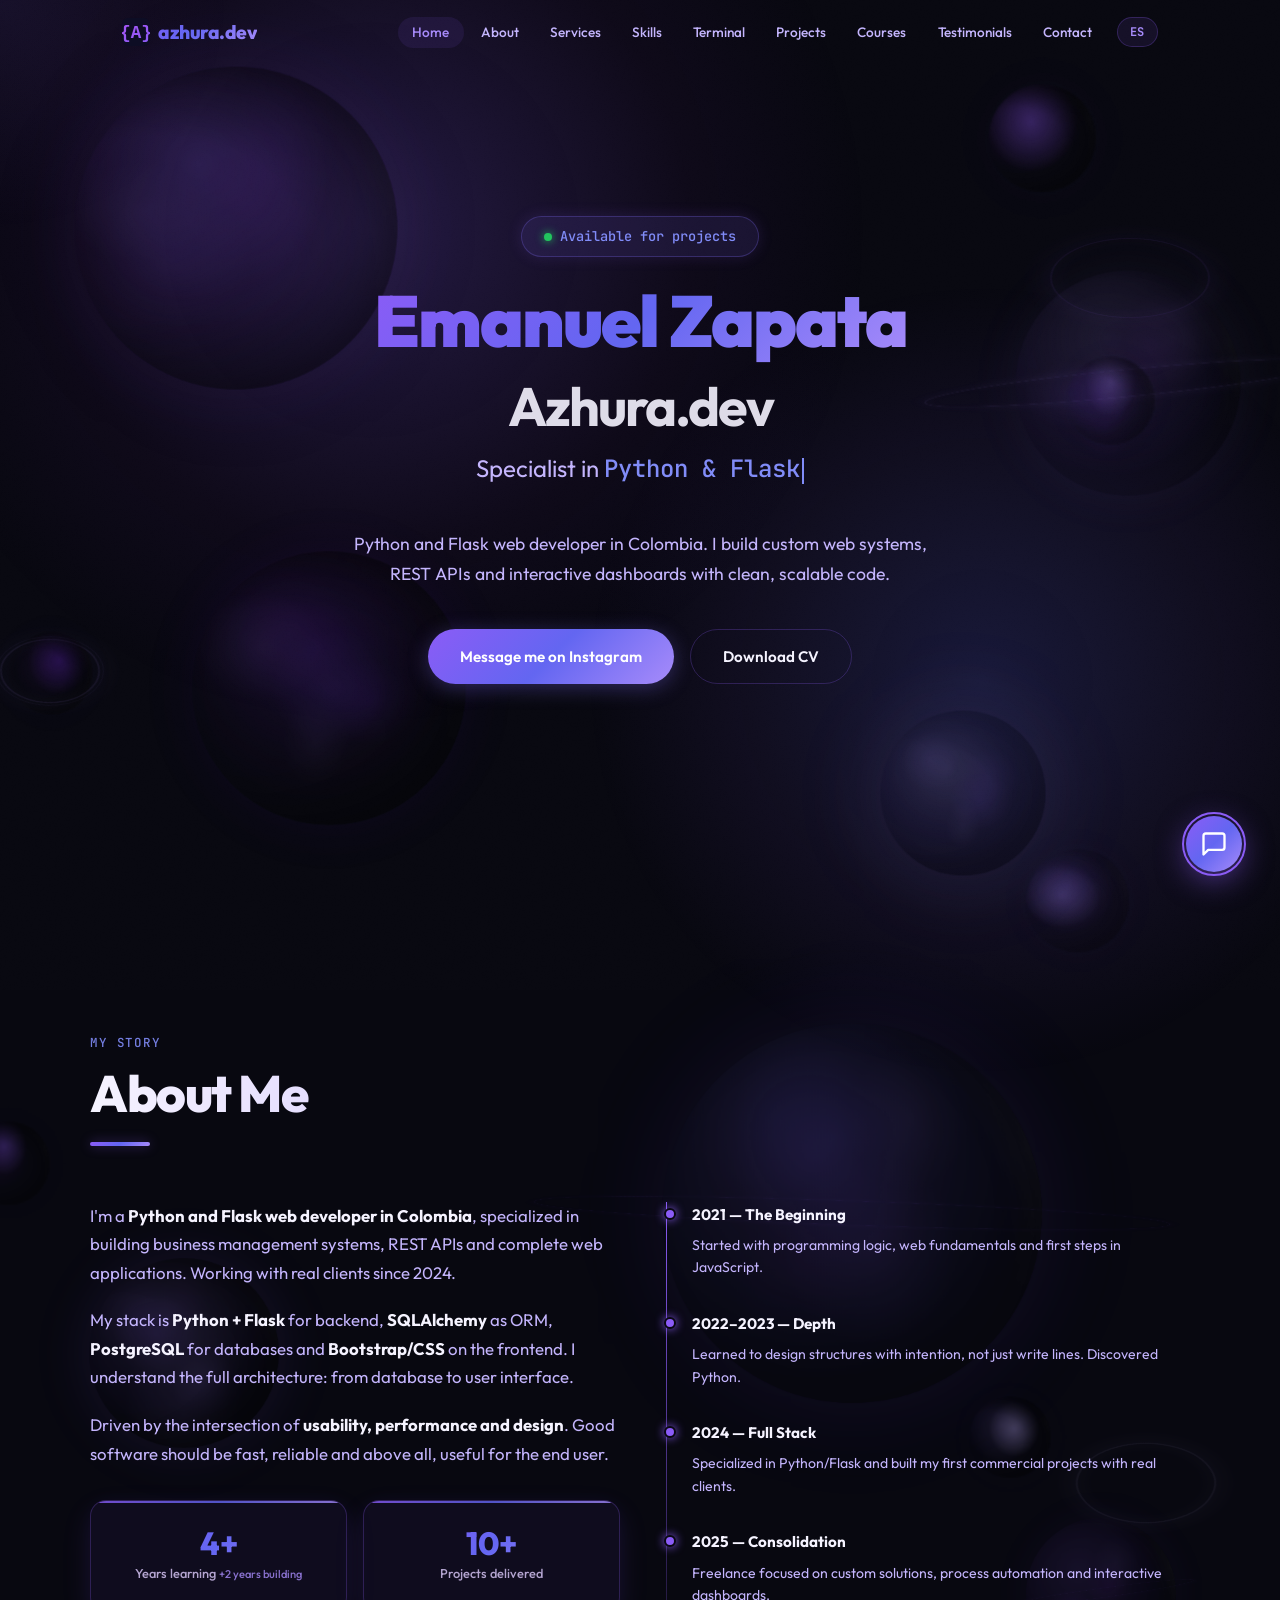
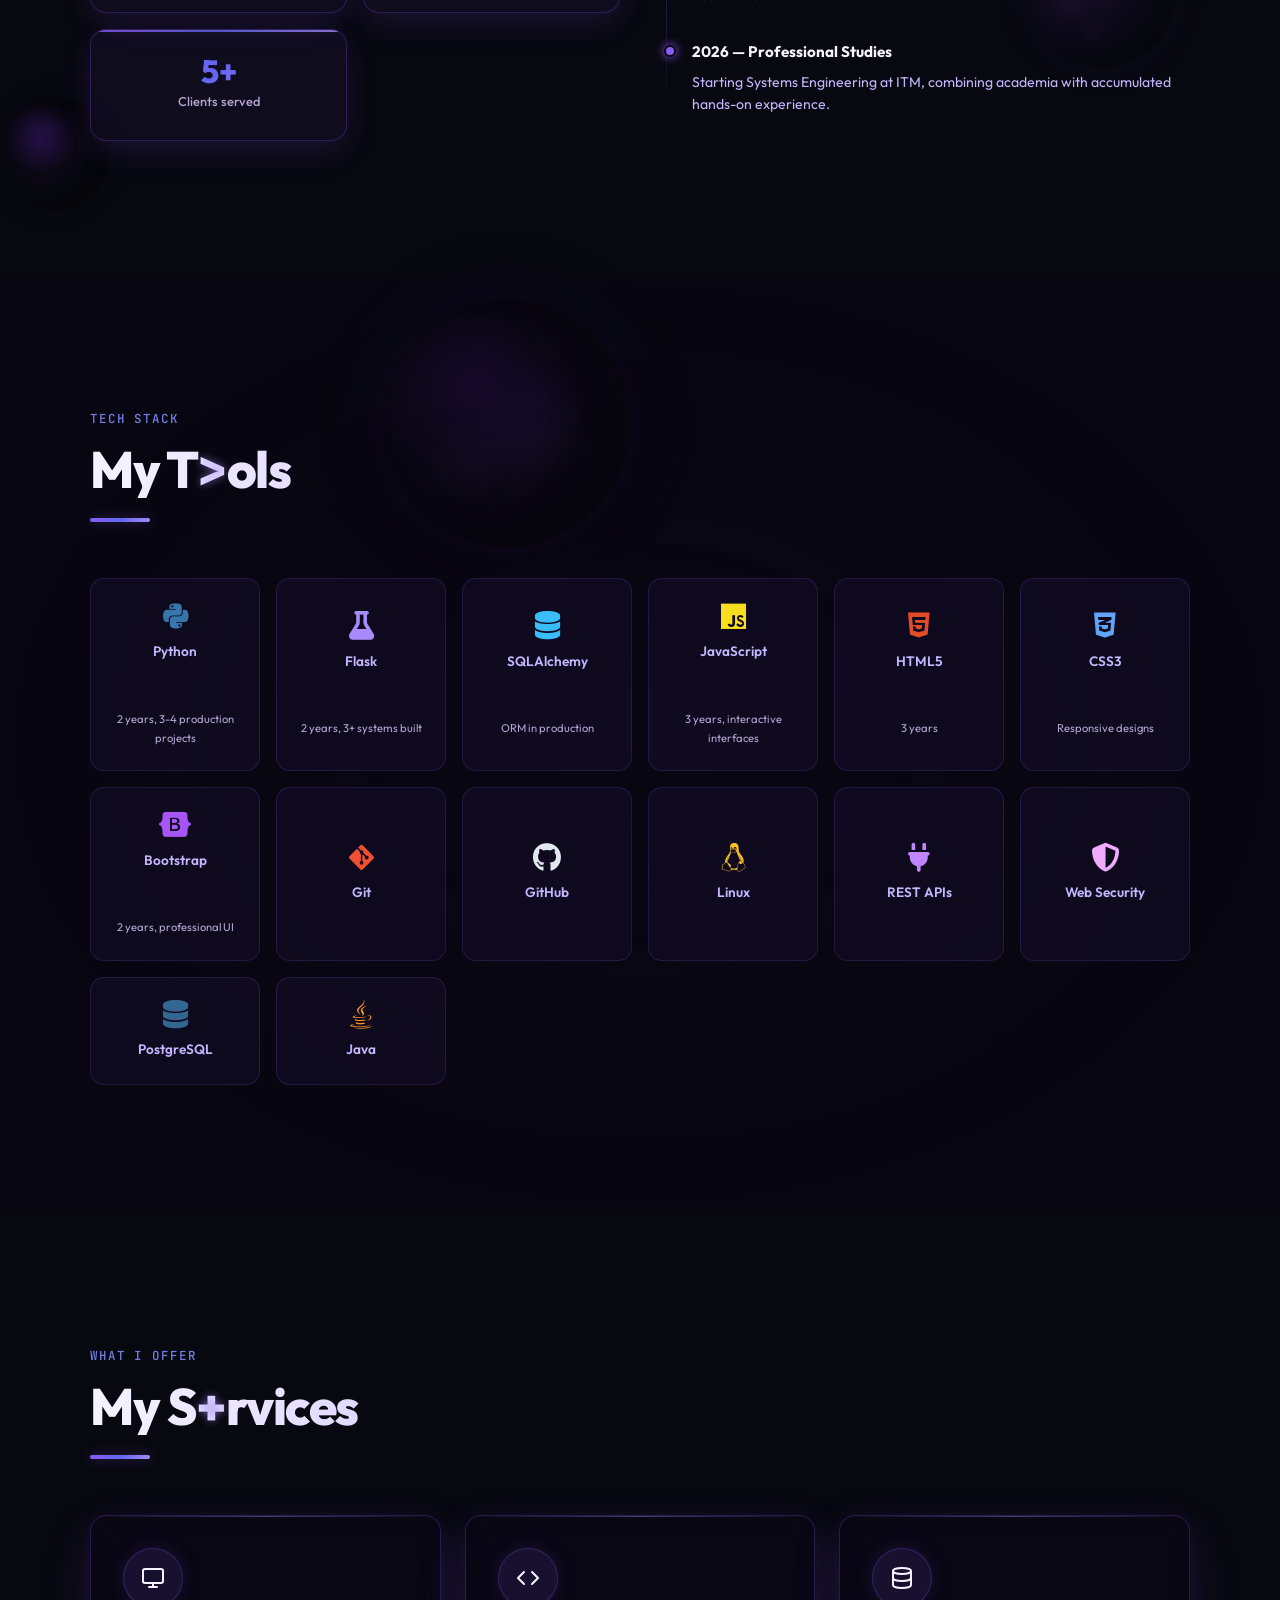
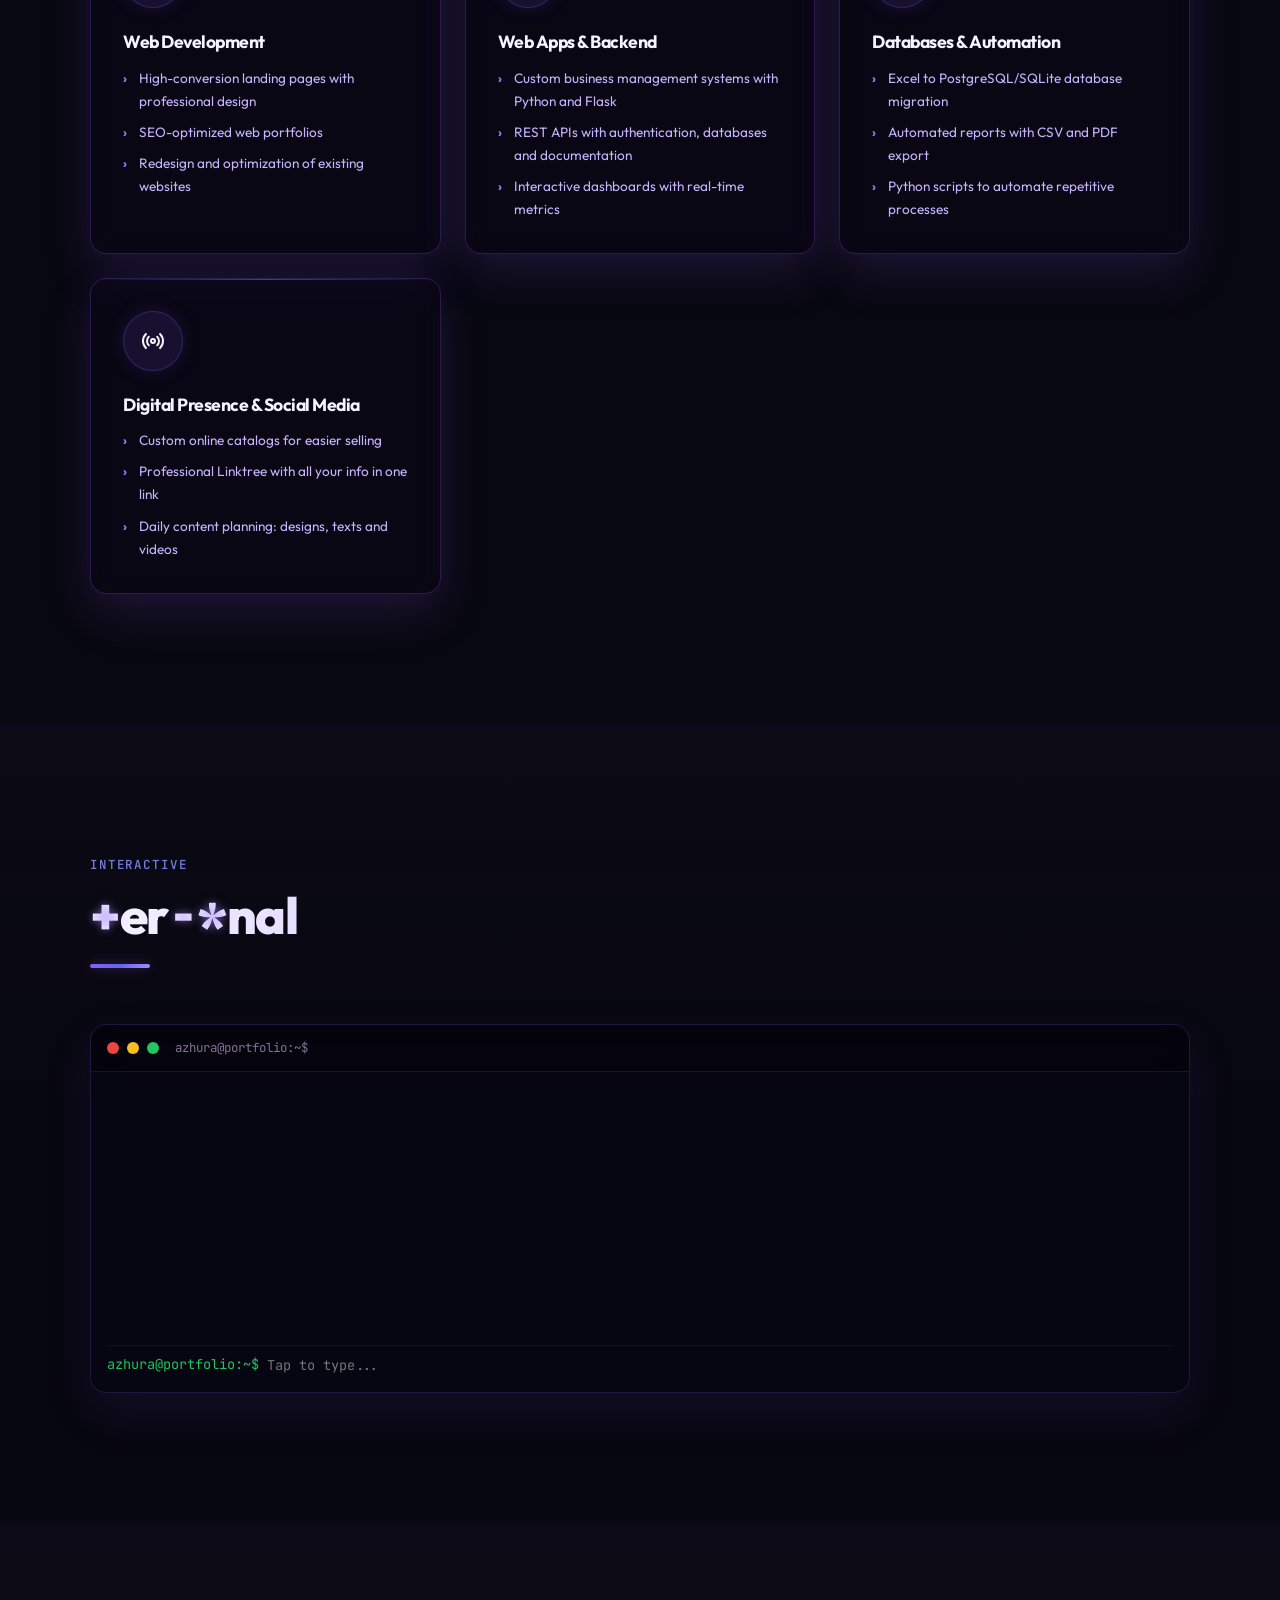
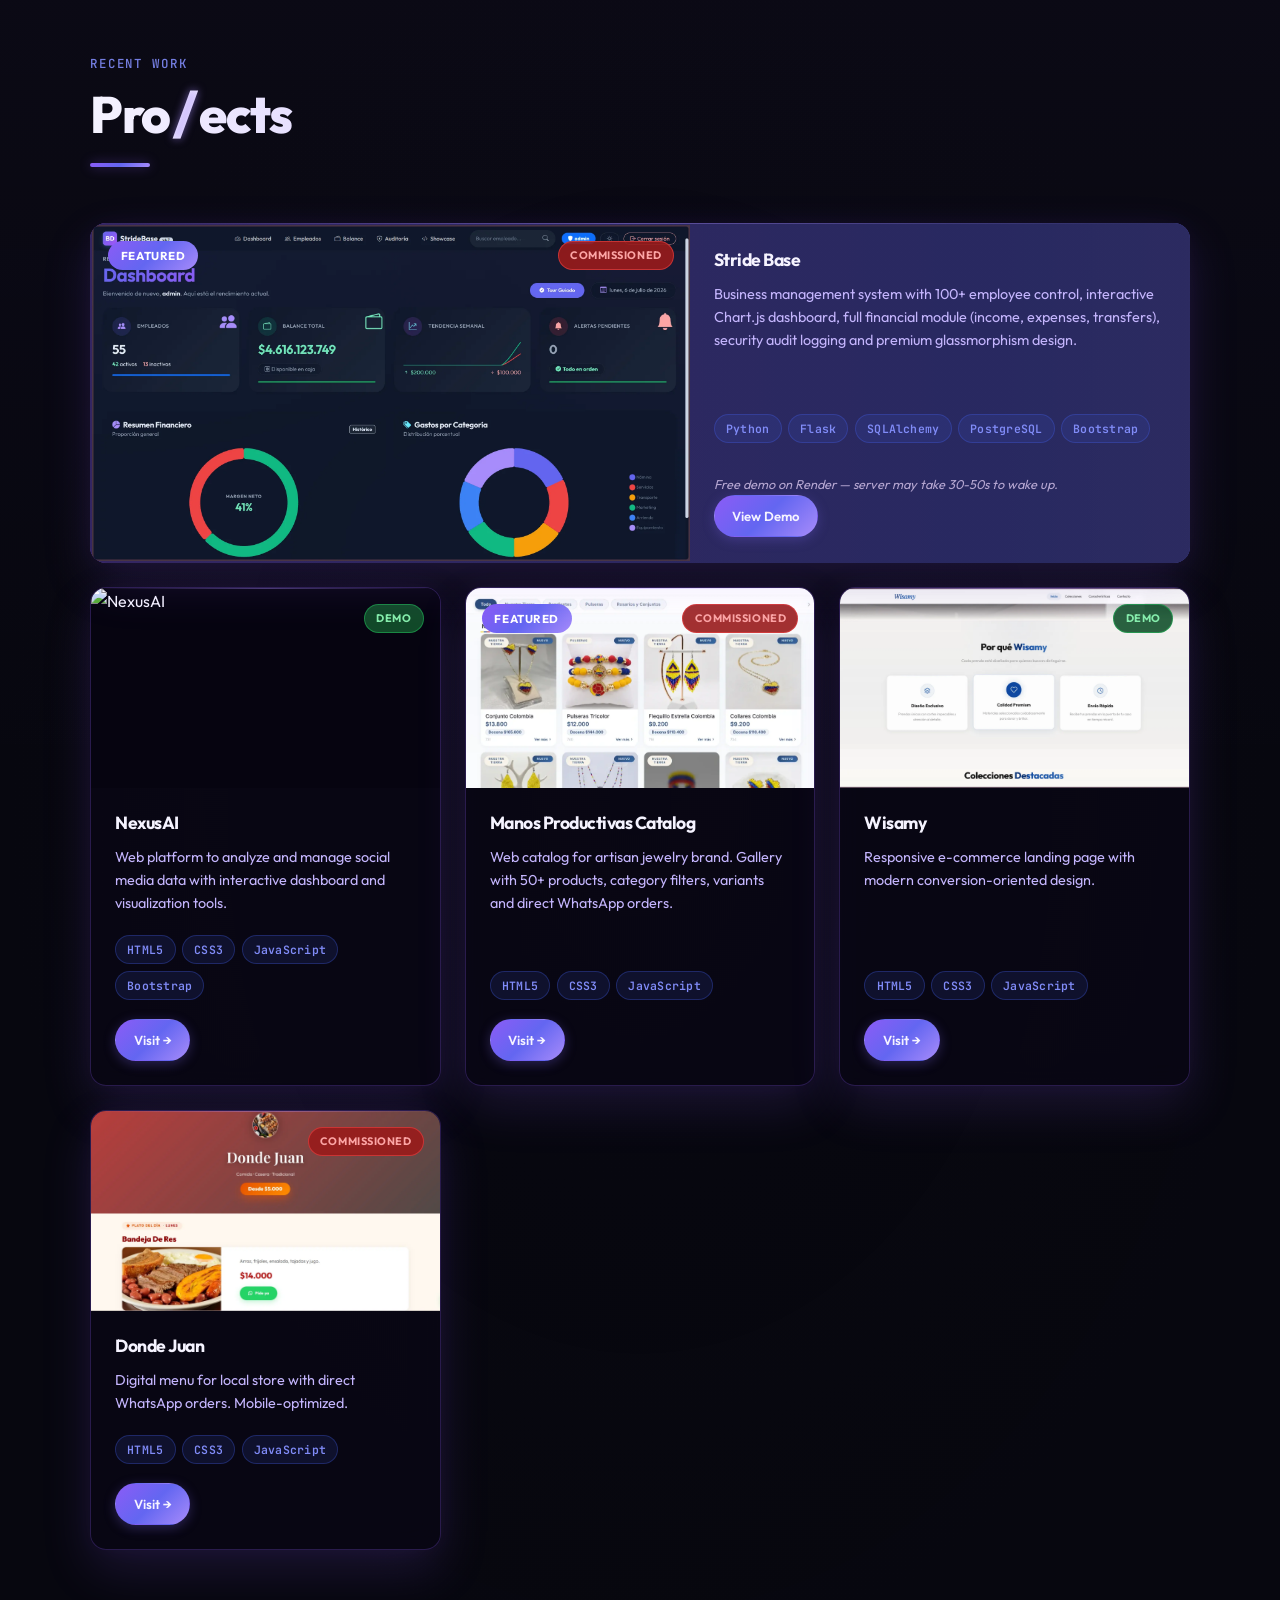
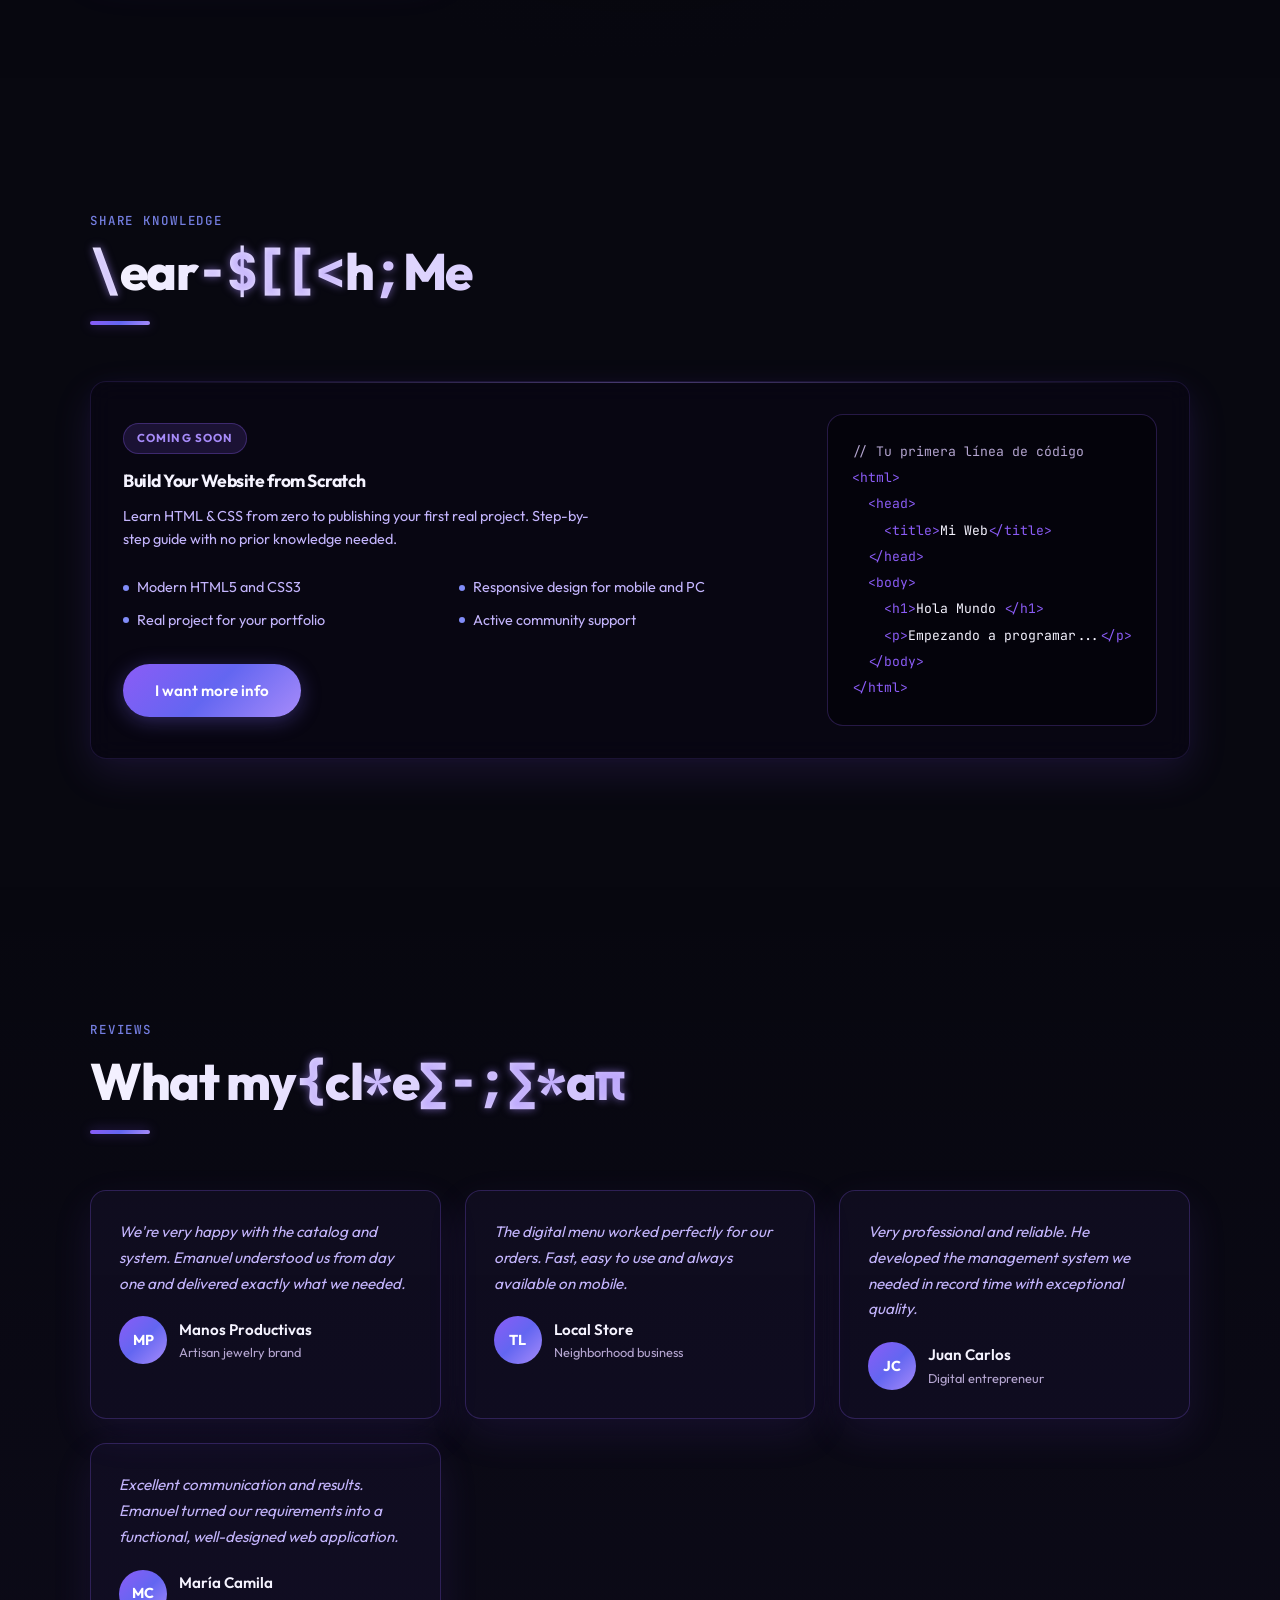
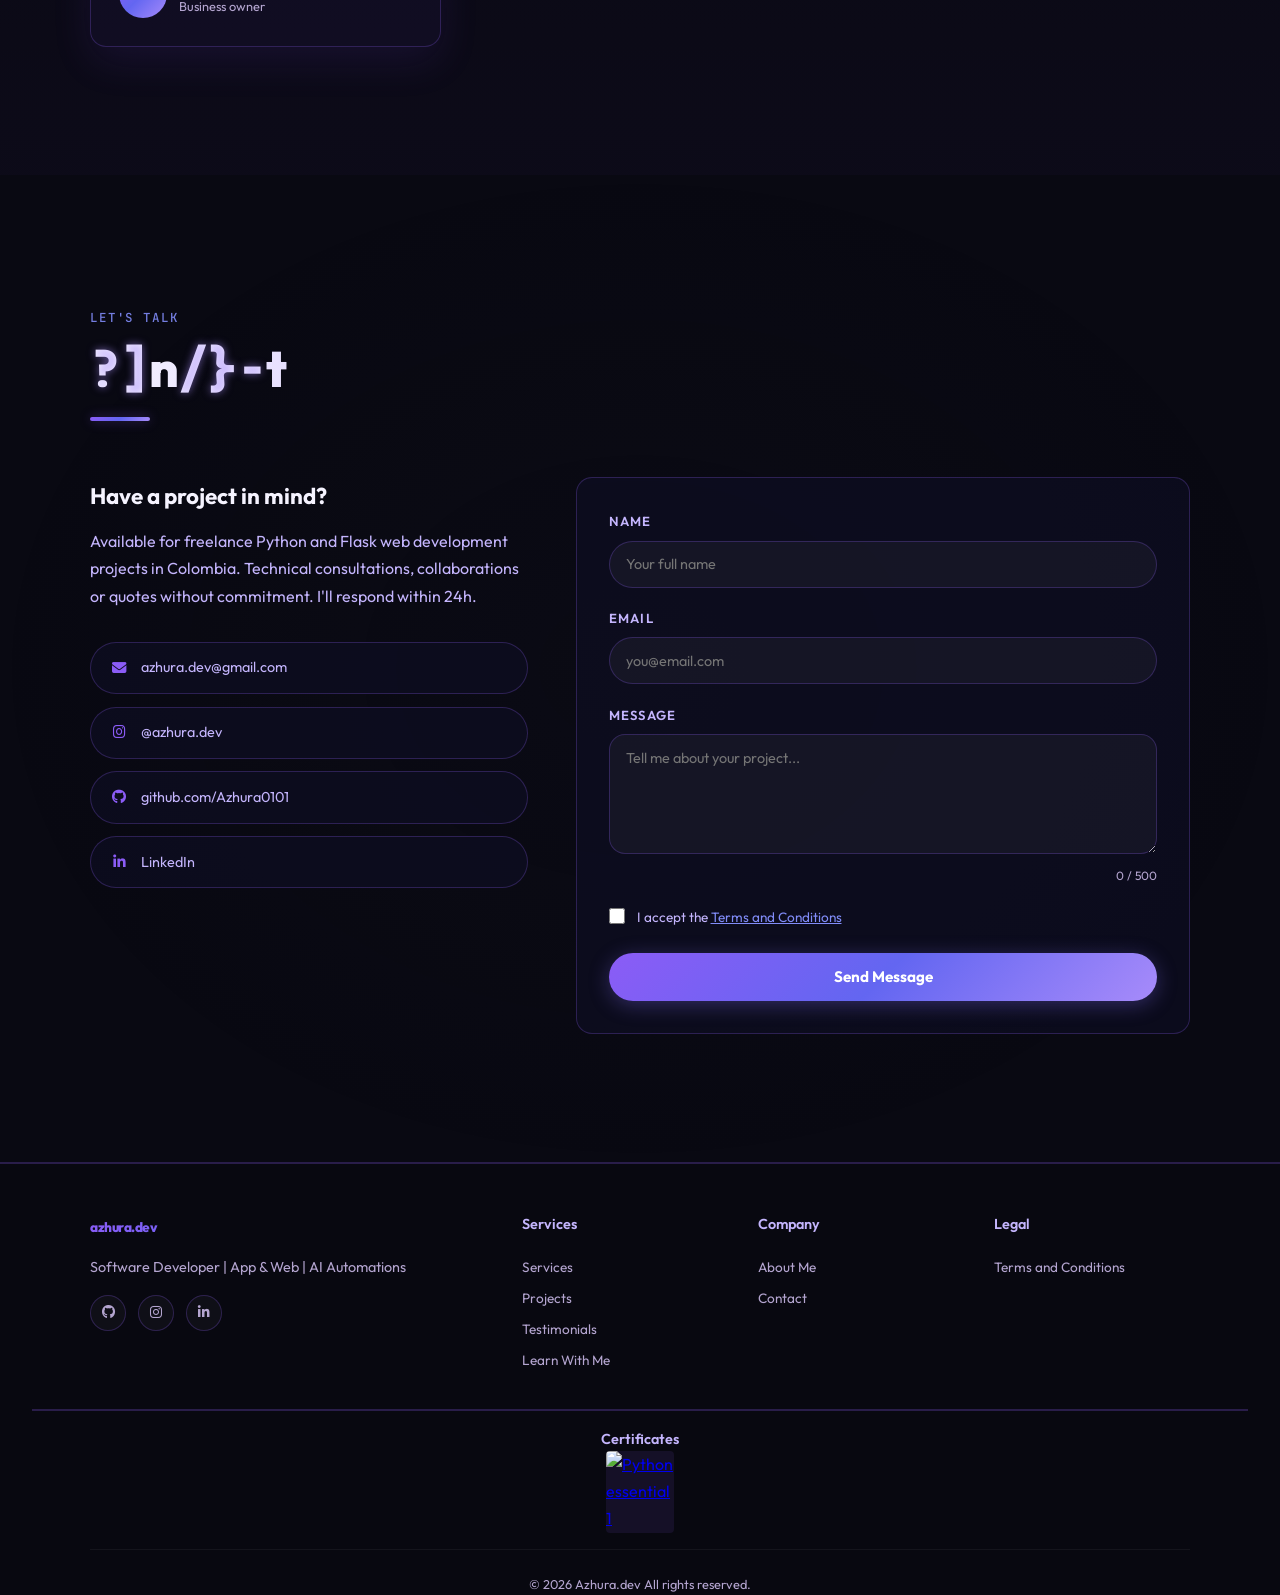
==== commit 945effbf: "perf: optimize starfield, mobile performance and add commission badges - Starfield: reduce particles" ====
--- a/index.html
+++ b/index.html
@@ -430,6 +430,7 @@
                     <div class="project-image">
                         <img src="img/black.webp" alt="Stride Base" loading="lazy">
                         <span class="featured-badge" data-i18n="proj_featured_badge">Destacado</span>
+                        <span class="status-badge produccion" data-i18n="badge_produccion">Comisionado</span>
                     </div>
                     <div class="project-content">
                         <h3 data-i18n="proj_flask_title">Stride Base</h3>
@@ -459,6 +460,7 @@
                     <div class="project-image">
                         <img src="img/Catalogo.webp" alt="Catálogo MP" loading="lazy">
                         <span class="featured-badge" data-i18n="proj_featured_badge">Destacado</span>
+                        <span class="status-badge produccion" data-i18n="badge_produccion">Comisionado</span>
                     </div>
                     <div class="project-content">
                         <h3 data-i18n="proj_catalogo_title">Catálogo MP</h3>
@@ -486,7 +488,7 @@
                 <div class="project-card reveal">
                     <div class="project-image">
                         <img src="img/juan.webp" alt="Donde Juan" loading="lazy">
-                        <span class="status-badge demo" data-i18n="badge_demo">Demo</span>
+                        <span class="status-badge produccion" data-i18n="badge_produccion">Comisionado</span>
                     </div>
                     <div class="project-content">
                         <h3 data-i18n="proj_bagre_title">Donde Juan</h3>
@@ -727,7 +729,7 @@
 
     document.addEventListener('DOMContentLoaded', () => {
         new Starfield();
-        new Terminal();
+        if (window.innerWidth >= 768) new Terminal();
     });
 
     window.initSolarSystem = () => {
--- a/style.css
+++ b/style.css
@@ -2827,12 +2827,17 @@
 /* MOBILE-OPTIMIZED */
 @media (max-width: 768px) {
   .gs {
-    animation-duration: calc(var(--gs-float-dur, 45s) * 1.5) !important;
-    --gs-orbit-dur: calc(var(--gs-orbit-dur, 20s) * 2) !important;
-    --gs-ox: calc(var(--gs-ox, 8px) * 0.5) !important;
-    --gs-oy: calc(var(--gs-oy, -8px) * 0.5) !important;
+    animation-duration: calc(var(--gs-float-dur, 45s) * 3) !important;
+    --gs-orbit-dur: calc(var(--gs-orbit-dur, 20s) * 4) !important;
+    --gs-ox: calc(var(--gs-ox, 8px) * 0.3) !important;
+    --gs-oy: calc(var(--gs-oy, -8px) * 0.3) !important;
     --gs-float-delay: 0s !important;
+    --gs-rotate: calc(var(--gs-rotate, 30s) * 3) !important;
   }
+  .gs::before {
+    animation-duration: calc(var(--gs-rotate, 30s) * 3) !important;
+  }
+
 }
 
 /* HIGH-END DEVICES */
@@ -3210,12 +3215,7 @@
 }
 
 @media (max-width: 768px) {
-  .terminal-body {
-    font-size: 0.75rem;
-    min-height: 260px;
-    max-height: 400px;
-  }
-  .term-output { min-height: 180px; }
+  .terminal-section { display: none; }
 }
 
 /* ==========================================
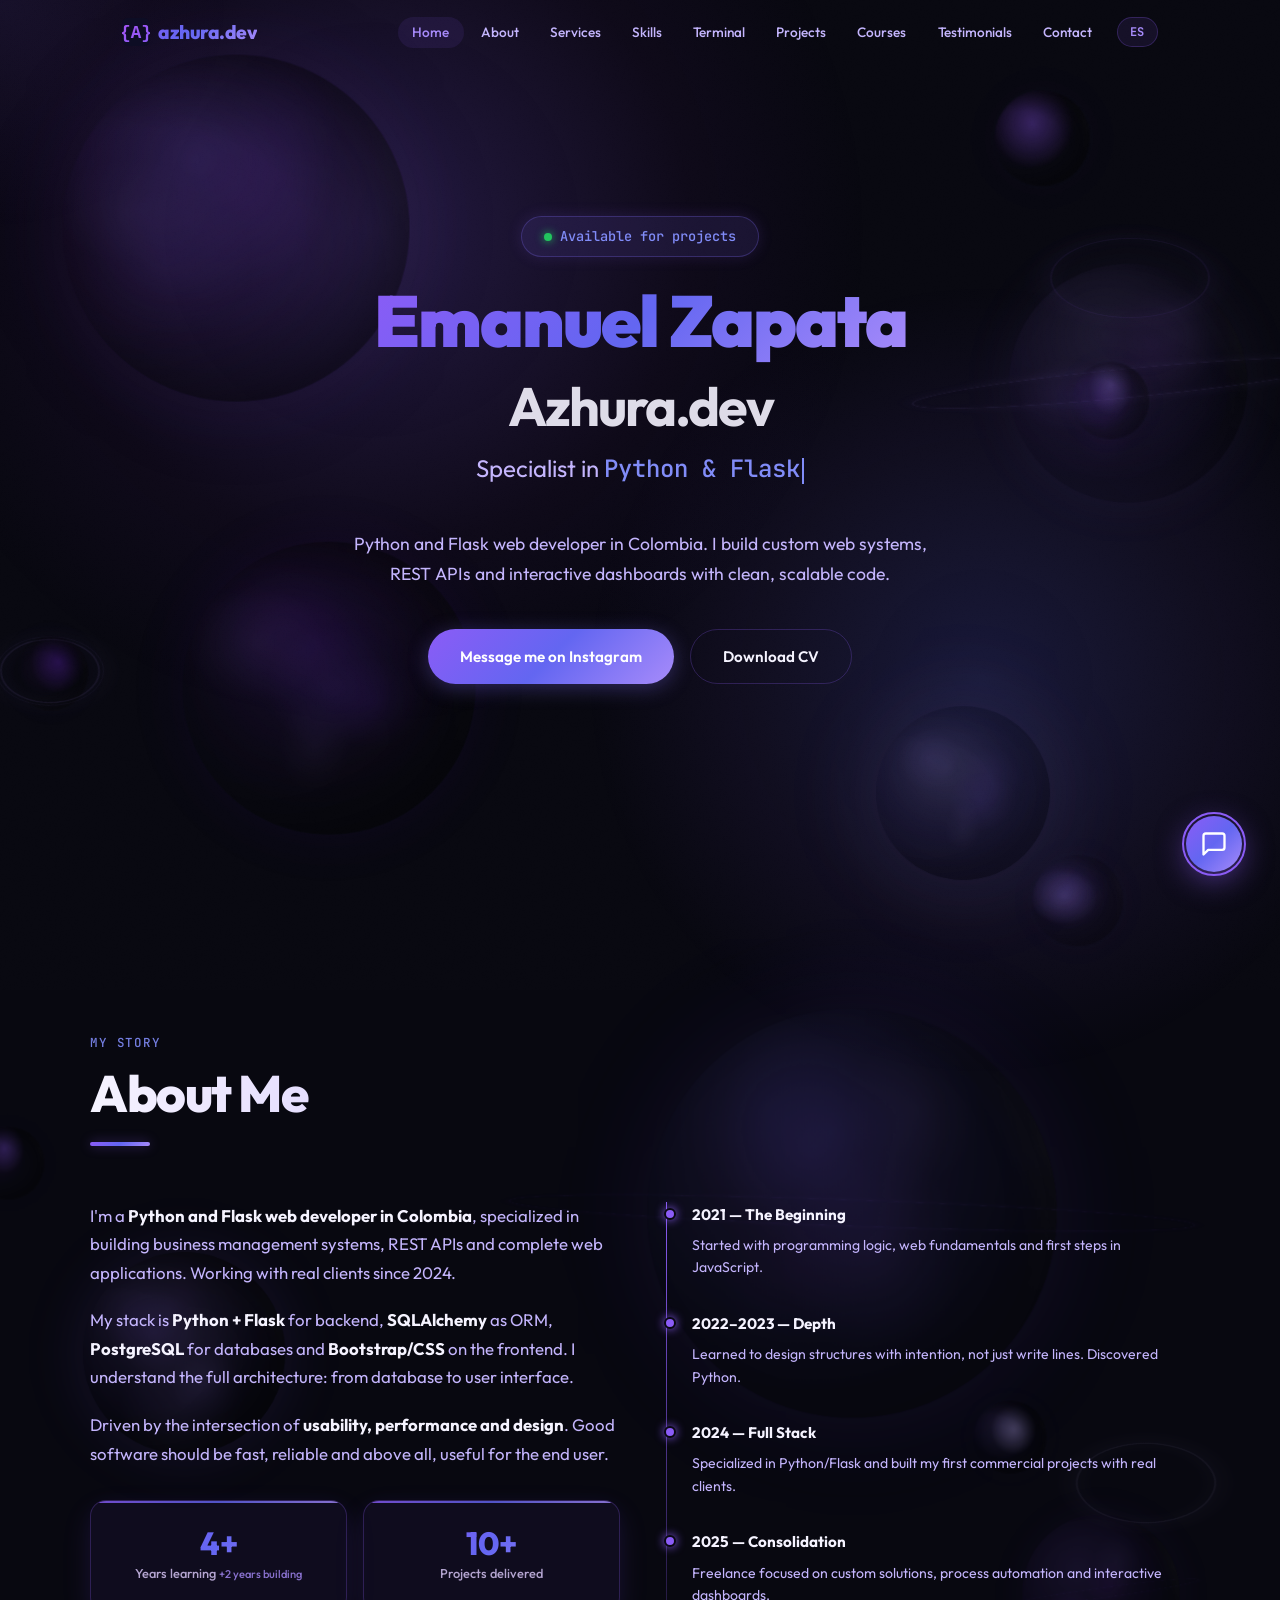
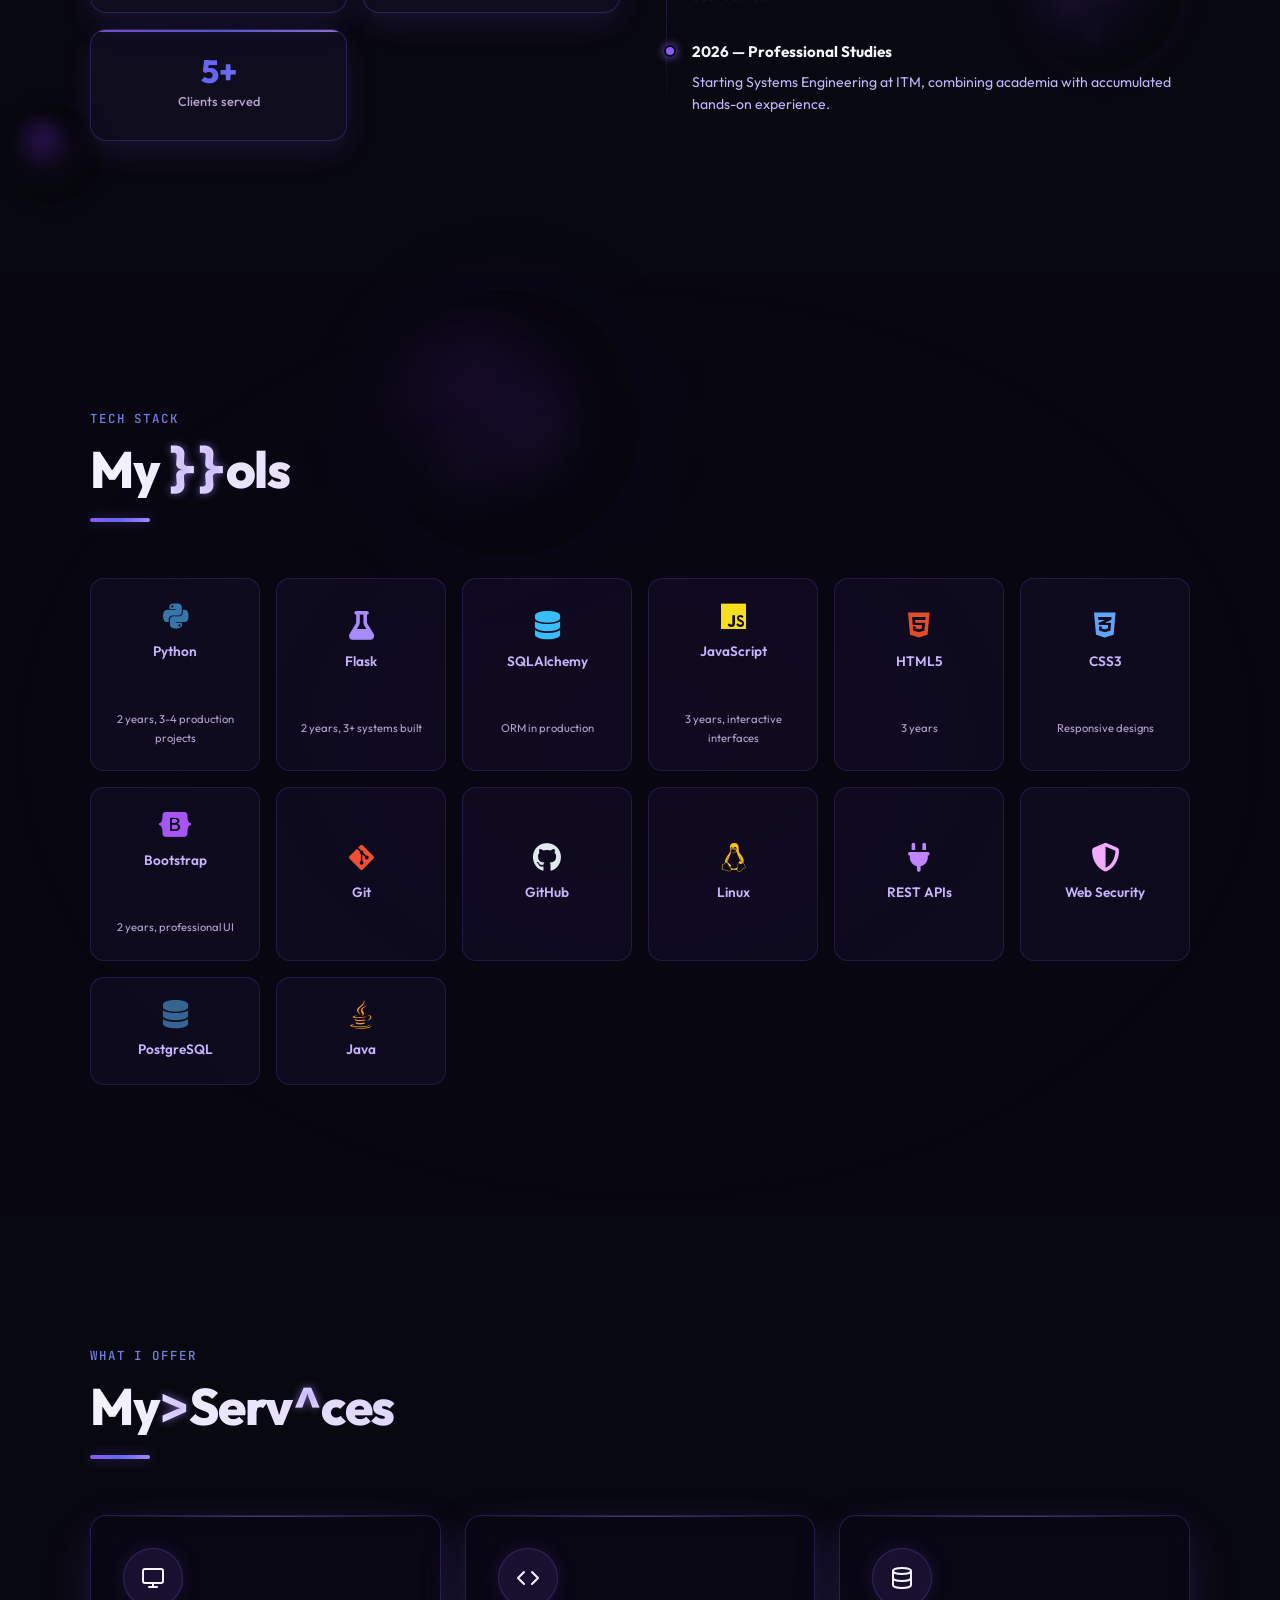
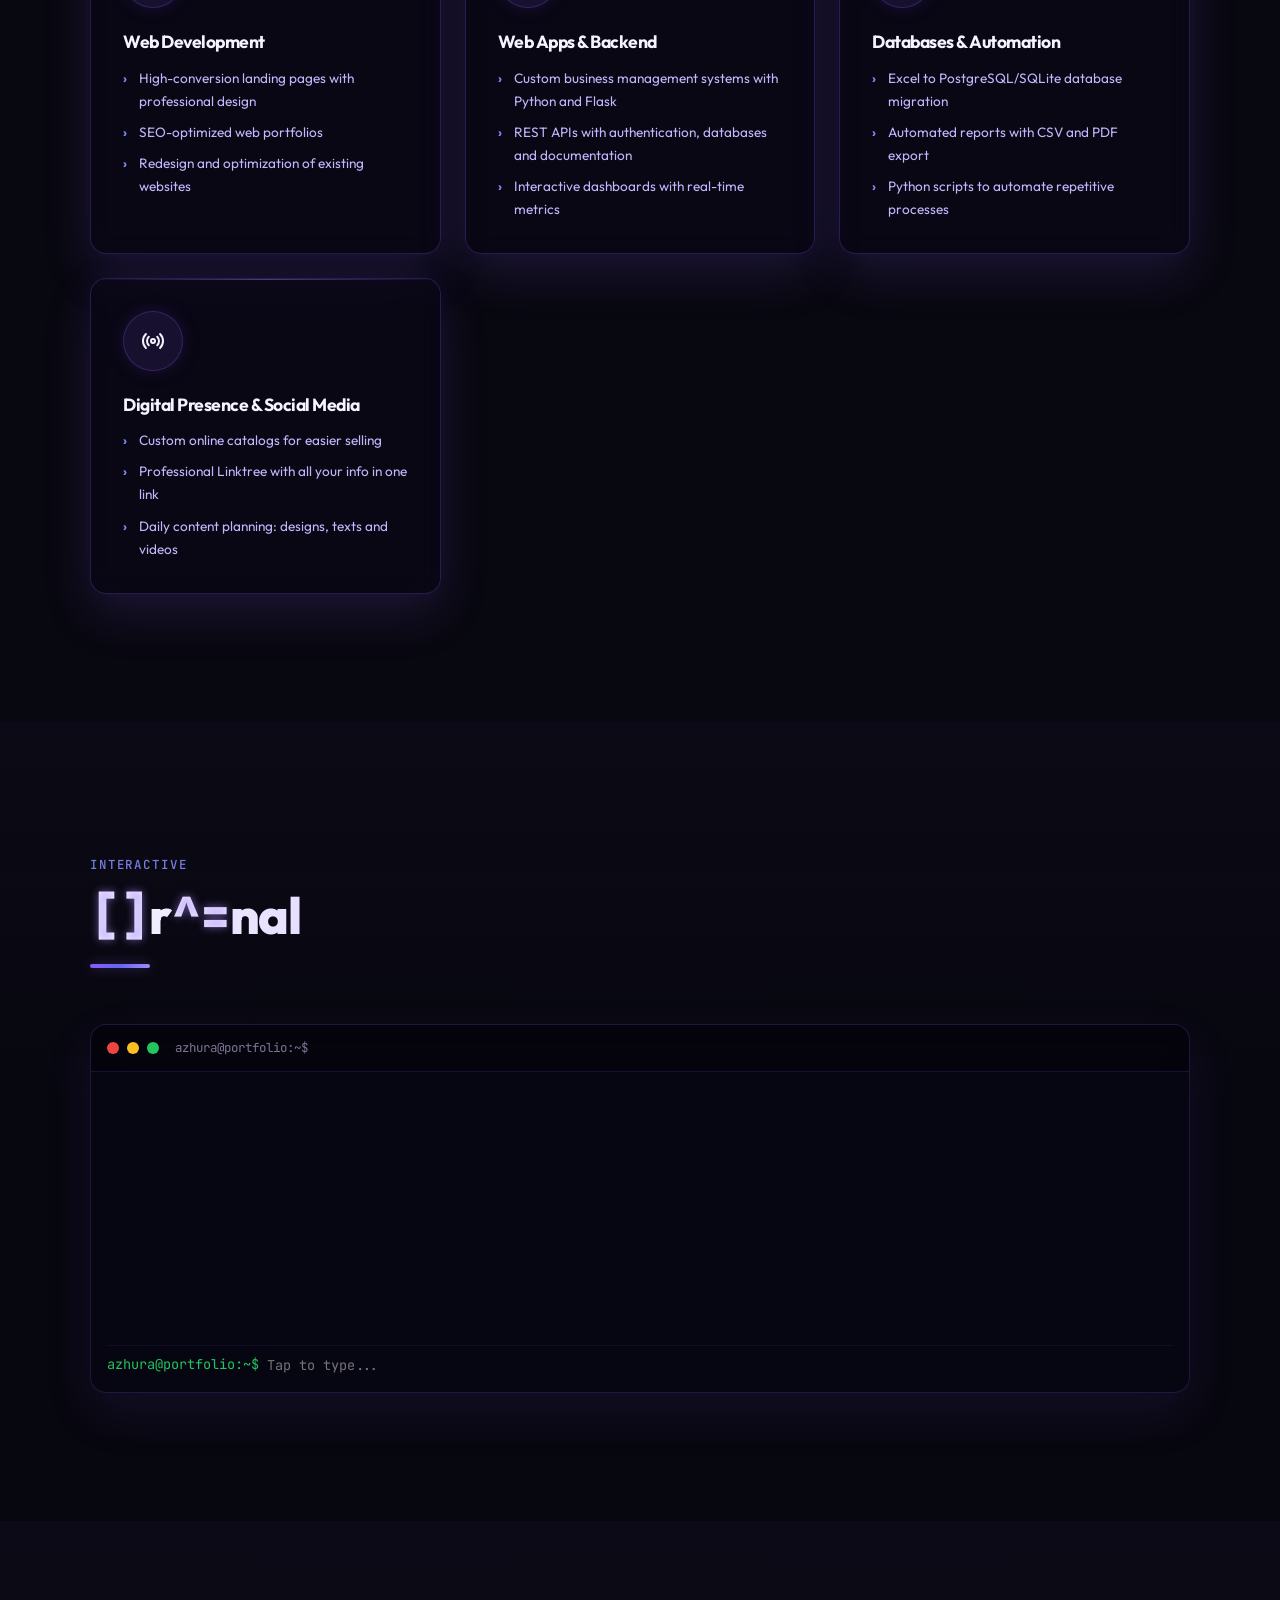
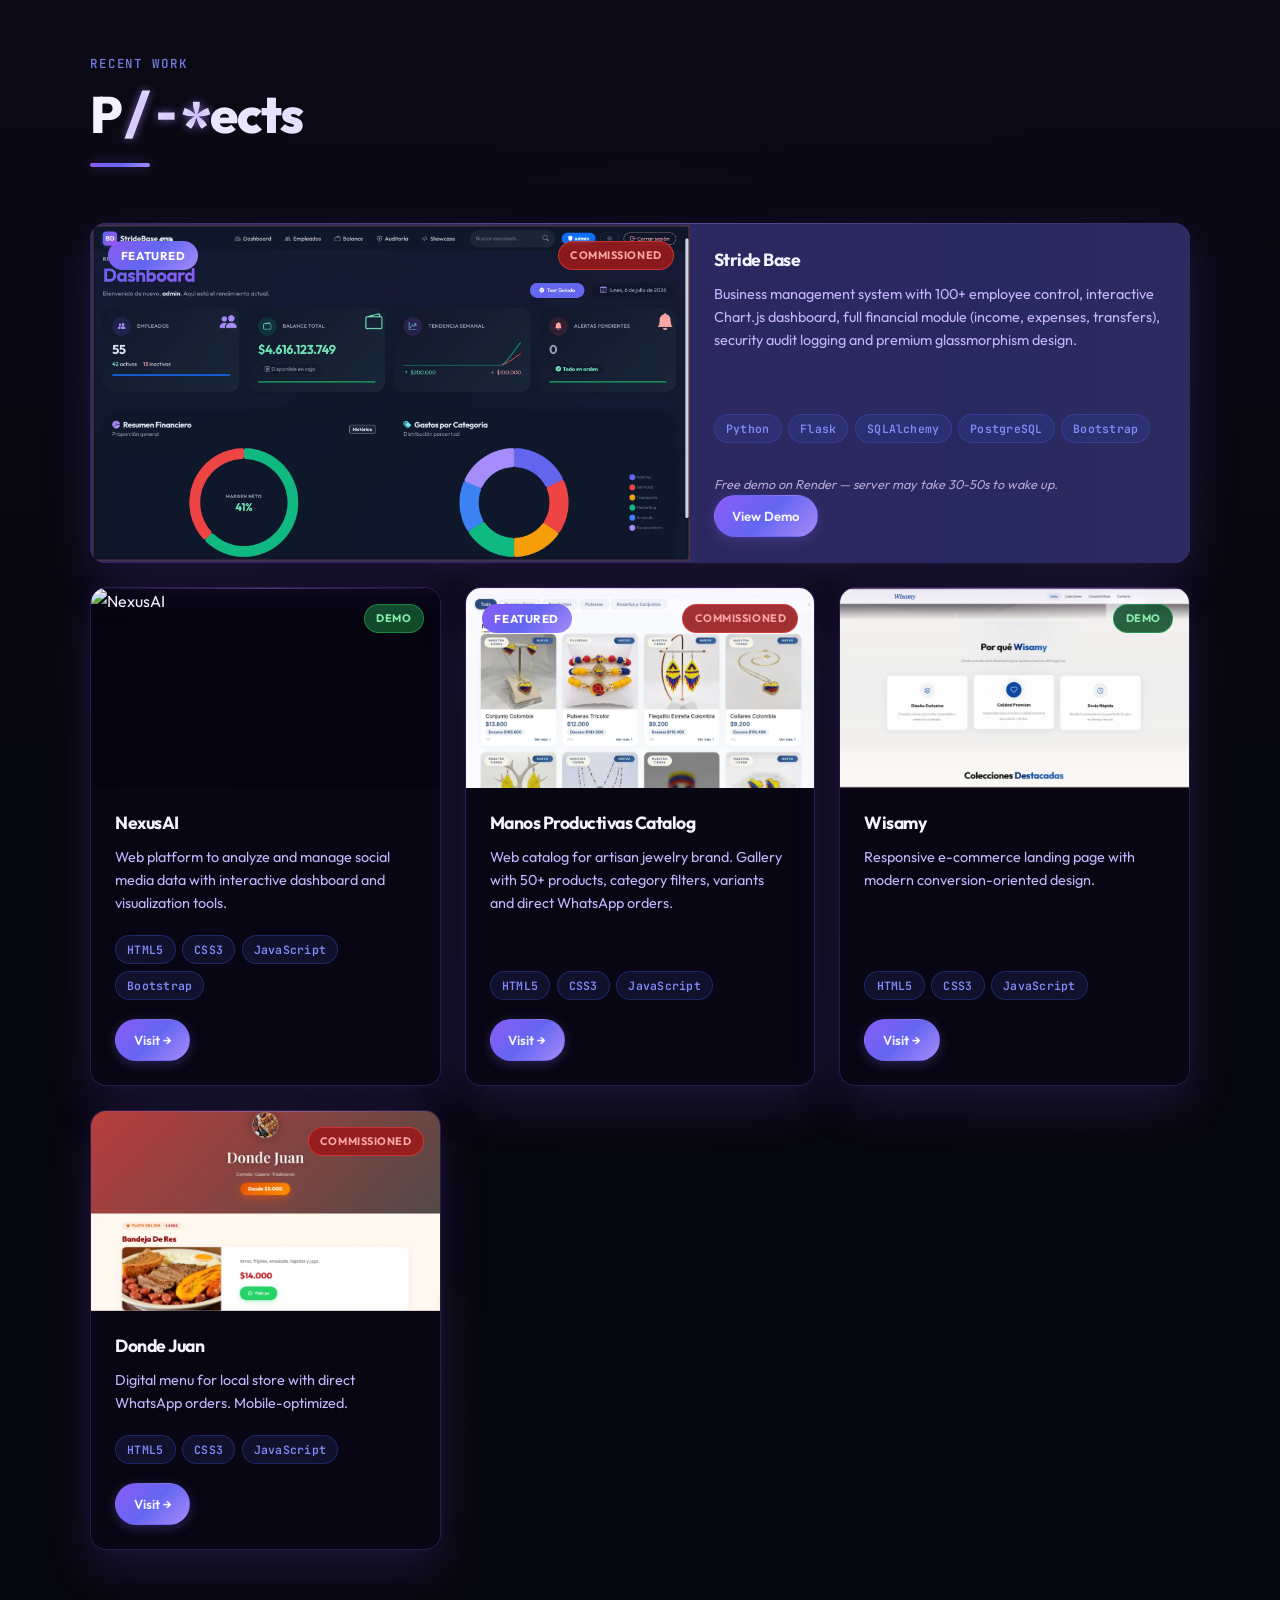
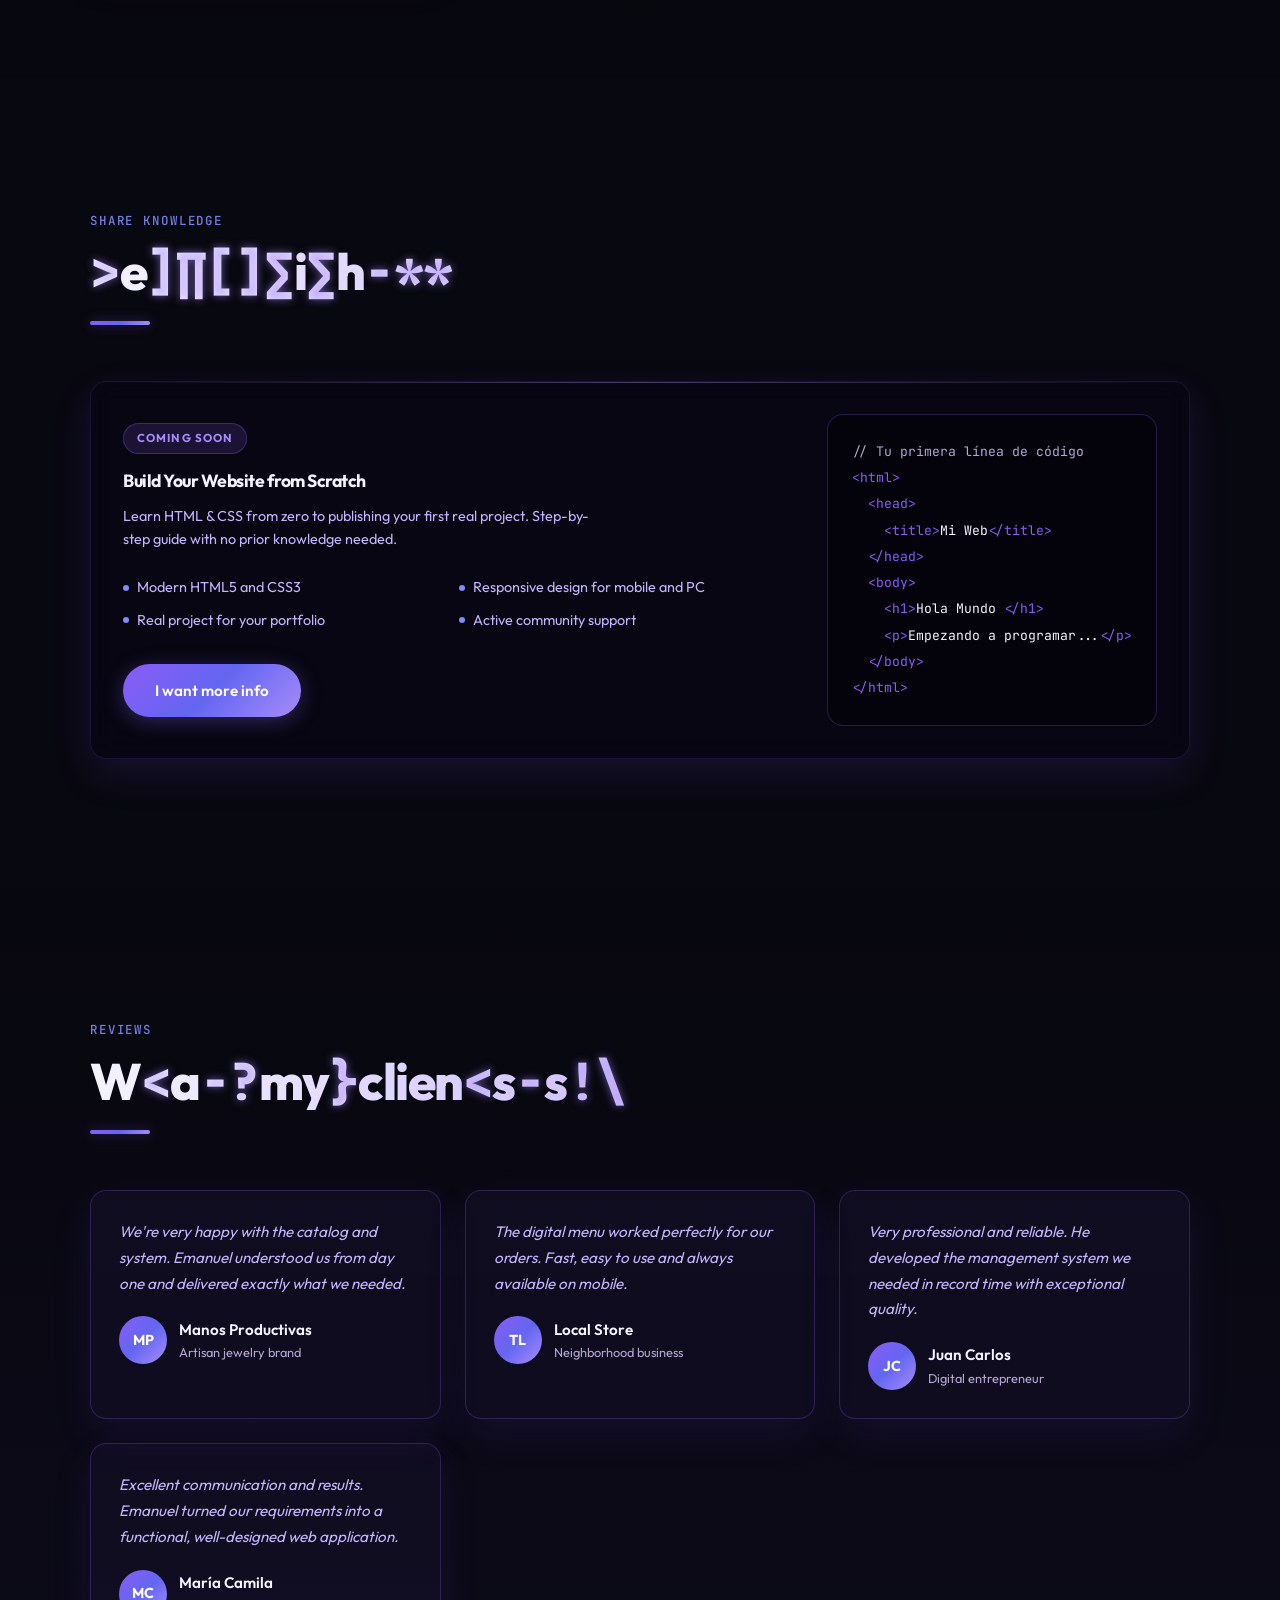
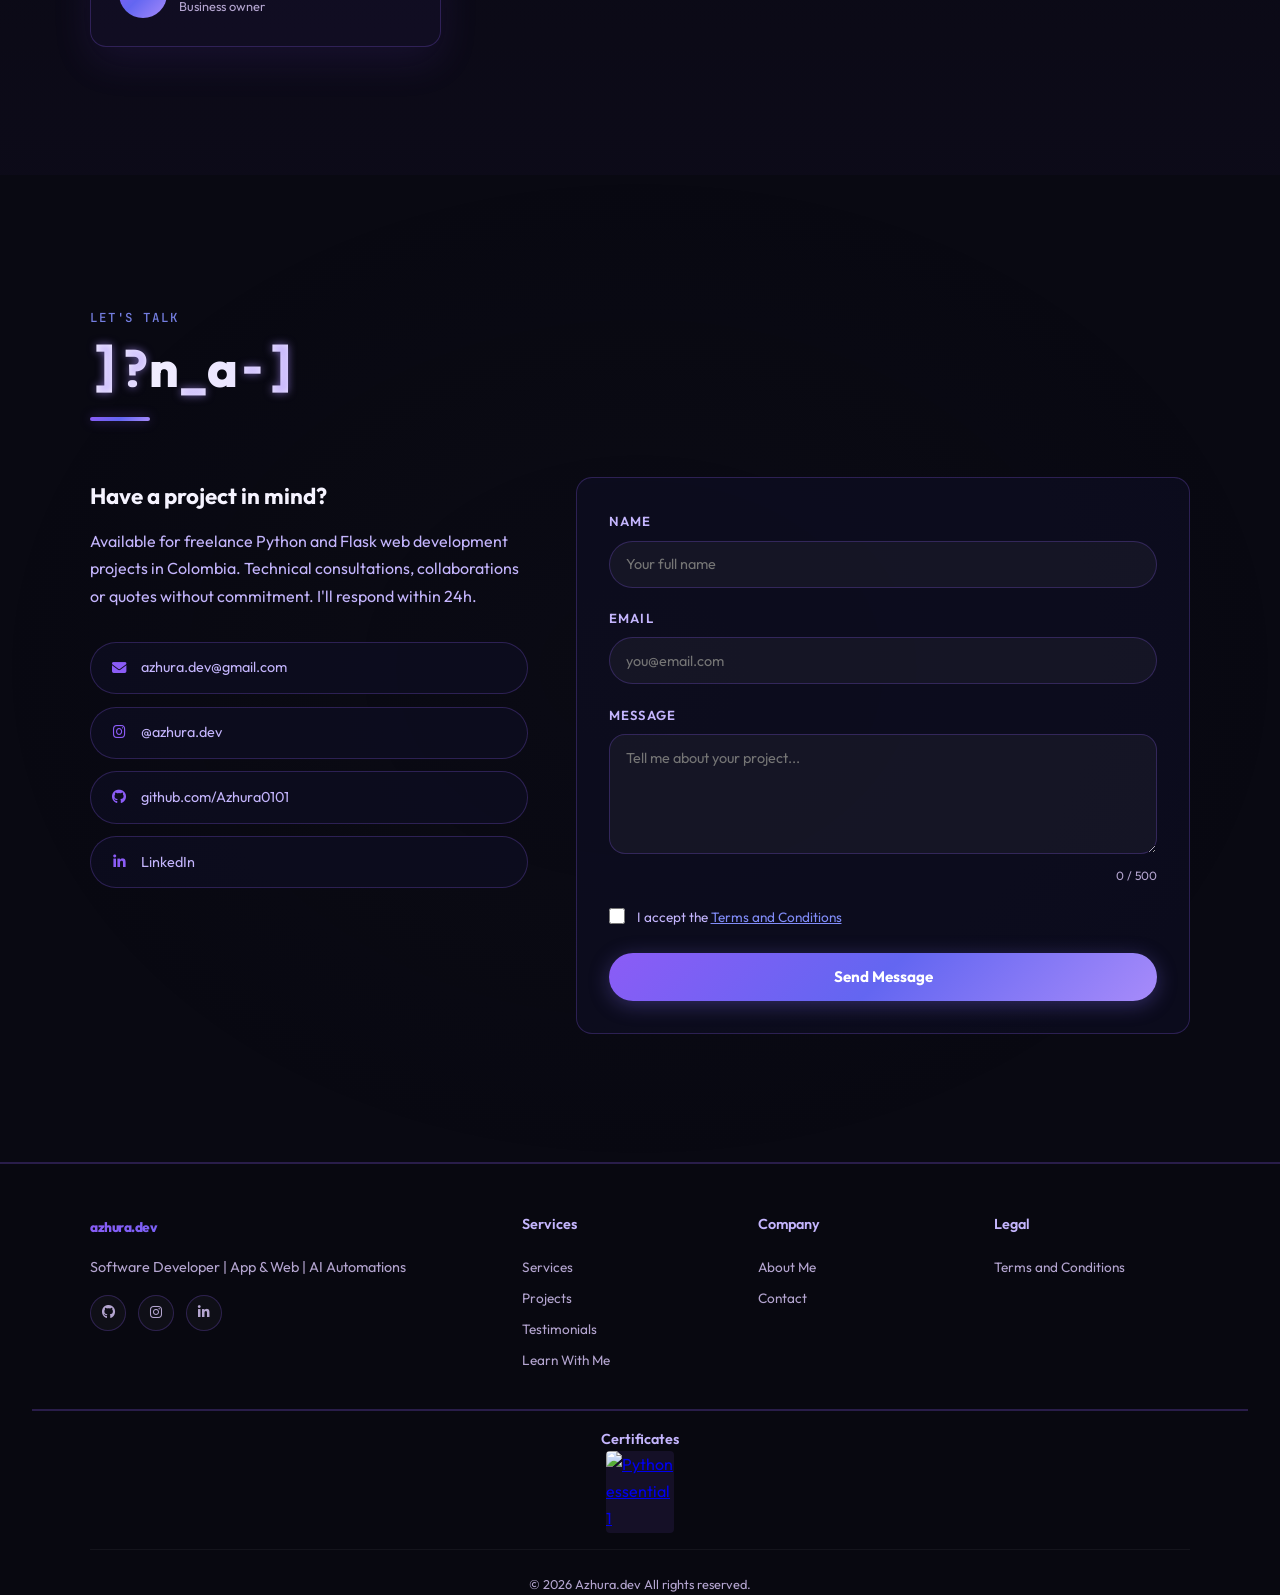
==== commit e766aac2: "fix: remove orphan stylesheet links causing 404 (mobile/desktop.css)" ====
--- a/index.html
+++ b/index.html
@@ -107,11 +107,7 @@
   <link rel="dns-prefetch" href="//fonts.gstatic.com">
   <link rel="preconnect" href="https://fonts.gstatic.com" crossorigin>
   
-  <!-- Use fewer web fonts on mobile -->
-  <link rel="stylesheet" href="/styles/desktop.css" media="(min-width: 769px)">
-  <link rel="stylesheet" href="/styles/mobile.css" media="(max-width: 768px)">
-
-    
+
 </head>
 <body>
 <script>history.scrollRestoration='manual';window.scrollTo(0,0);addEventListener('load',()=>scrollTo(0,0));addEventListener('pageshow',()=>scrollTo(0,0))</script>
